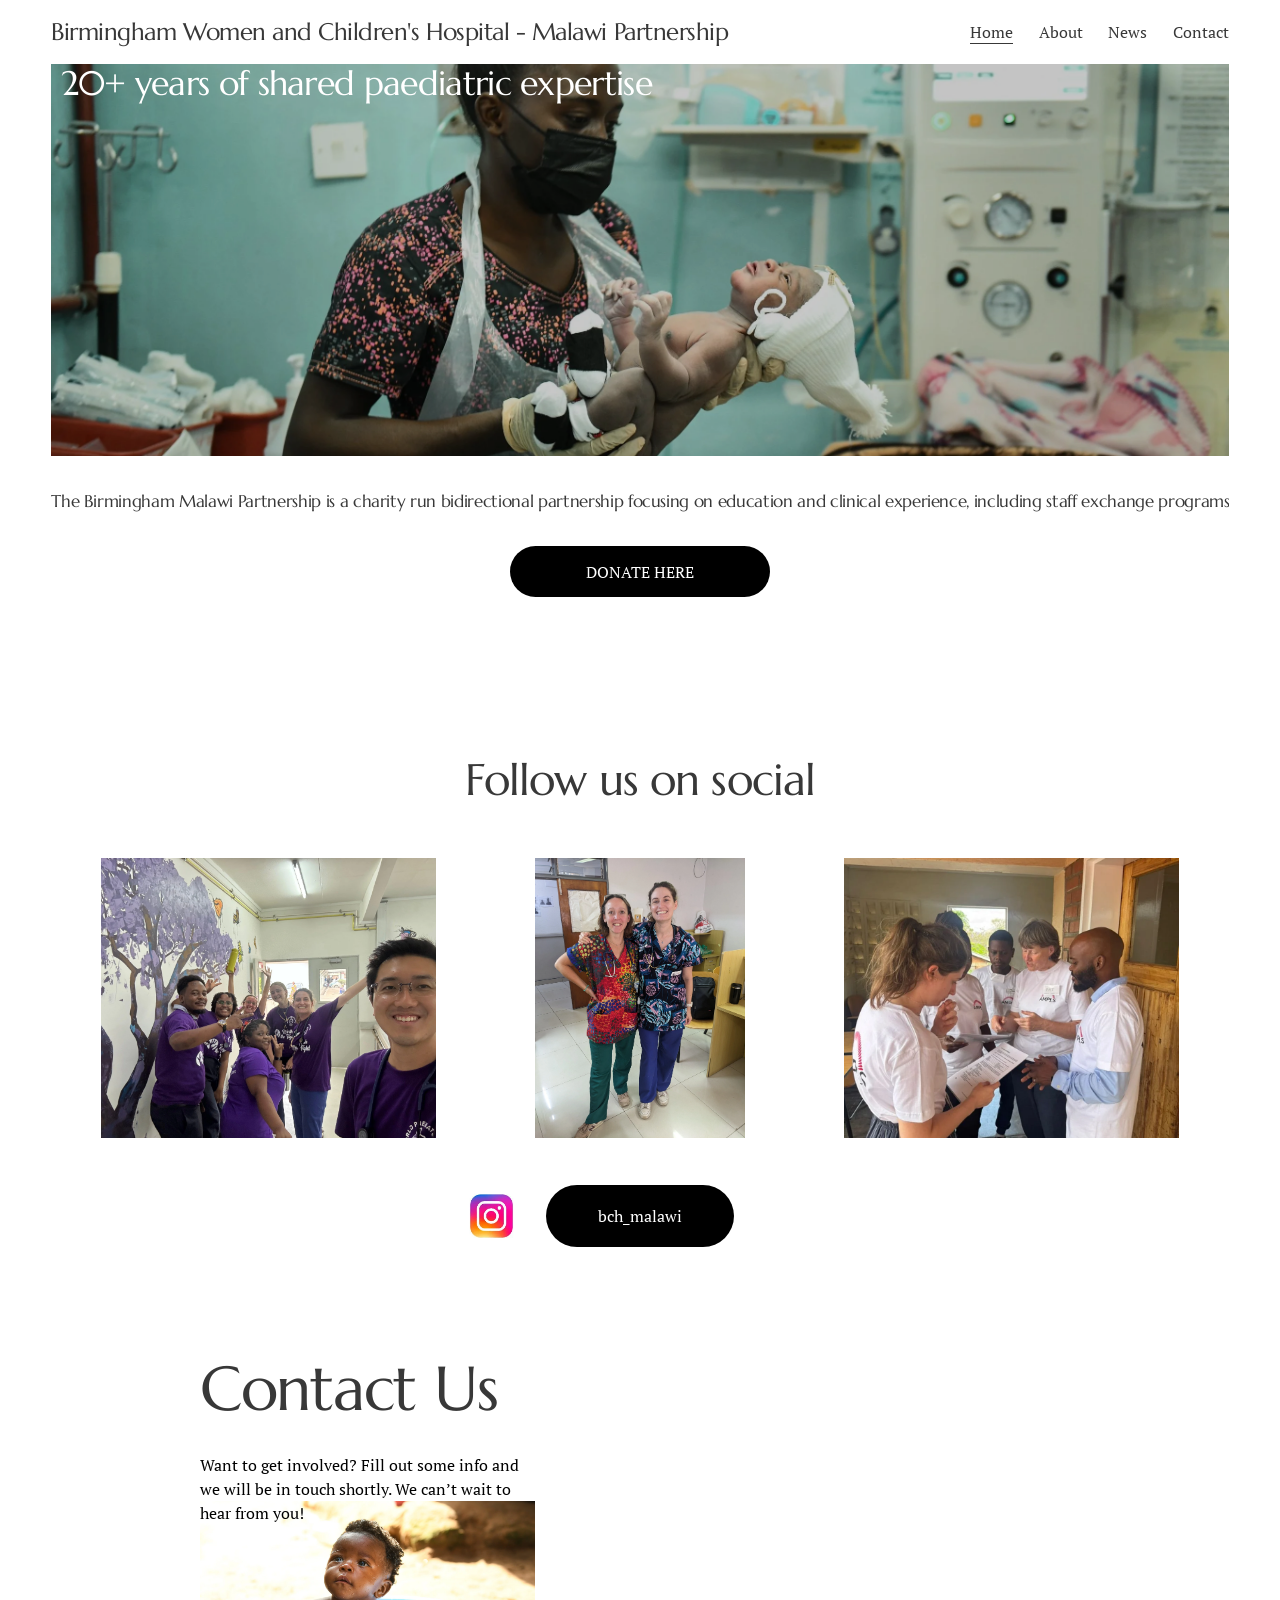
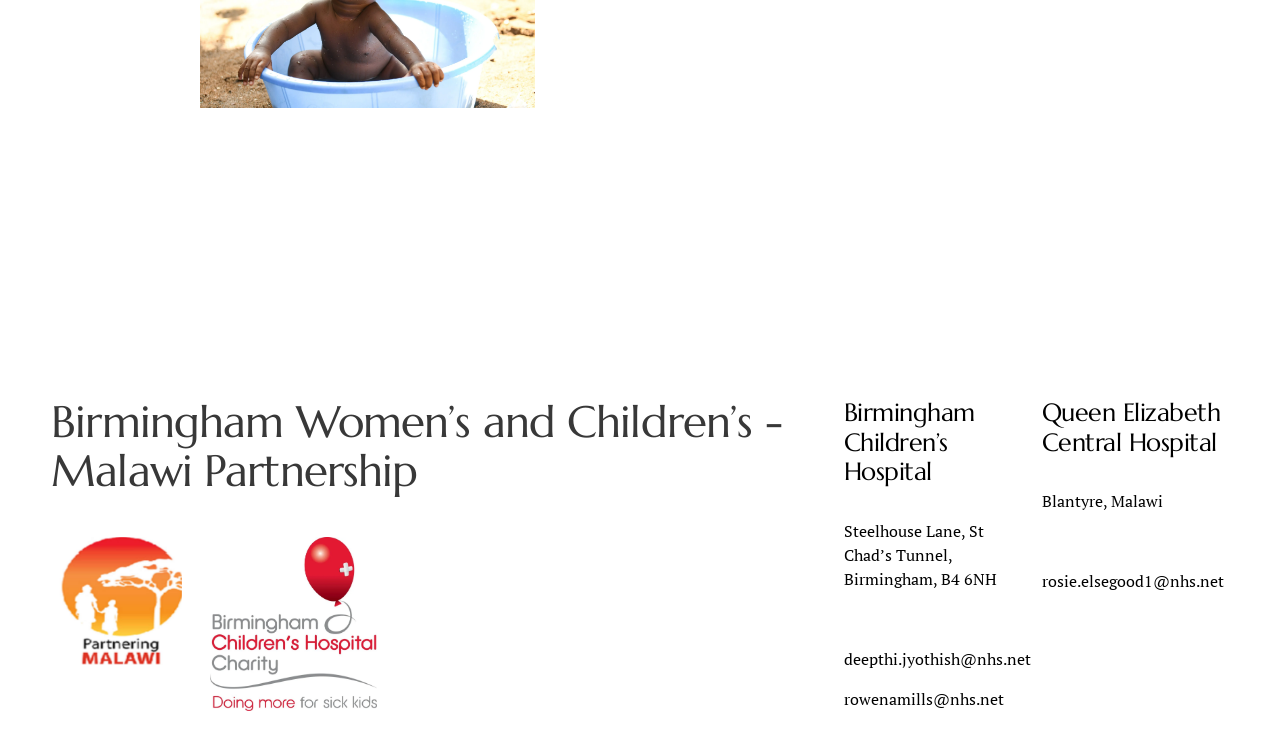
==== index.html @ 6887bc65 "First commit" ====
<!doctype html>
<html xmlns:og="http://opengraphprotocol.org/schema/" xmlns:fb="http://www.facebook.com/2008/fbml" lang="en-GB"  >
  <head>
	<base href="">
	<script src="js/rerouter.js"></script>
    <meta http-equiv="X-UA-Compatible" content="IE=edge,chrome=1">
    <meta name="viewport" content="width=device-width, initial-scale=1">
    <!-- birmingham-malawi-partnership -->

<meta charset="utf-8" />
<title>Birmingham Women and Children&#39;s Hospital - Malawi Partnership</title>
<meta http-equiv="Accept-CH" content="Sec-CH-UA-Platform-Version, Sec-CH-UA-Model" /><link rel="icon" type="image/x-icon" href="https://assets.squarespace.com/universal/default-favicon.ico"/>
<link rel="canonical" href="https://www.birmingham-malawi-partnership.org"/>
<meta property="og:site_name" content="Birmingham Women and Children's Hospital - Malawi Partnership"/>
<meta property="og:title" content="Birmingham Women and Children&#39;s Hospital - Malawi Partnership"/>
<meta property="og:url" content="https://www.birmingham-malawi-partnership.org"/>
<meta property="og:type" content="website"/>
<meta itemprop="name" content="Birmingham Women and Children's Hospital - Malawi Partnership"/>
<meta itemprop="url" content="https://www.birmingham-malawi-partnership.org"/>
<meta name="twitter:title" content="Birmingham Women and Children's Hospital - Malawi Partnership"/>
<meta name="twitter:url" content="https://www.birmingham-malawi-partnership.org"/>
<meta name="twitter:card" content="summary"/>
<meta name="description" content="" />
<link rel="preconnect" href="https://images.squarespace-cdn.com">
<link rel="preconnect" href="https://fonts.gstatic.com" crossorigin>
<link rel="stylesheet" href="https://fonts.googleapis.com/css2?family=PT+Serif:ital,wght@0,400;0,700;1,400;1,700&family=Marcellus:ital,wght@0,400"><script type="text/javascript"  defer="true" nomodule="nomodule" src="js/legacy.js"></script>
<script type="text/javascript"  defer="true" src="js/modern.js"></script>
<script data-name="static-context">Static = window.Static || {}; Static.SQUARESPACE_CONTEXT = {"betaFeatureFlags":["i18n_beta_website_locales","marketing_automations","enable_modernized_pdp_m3_fluid","commerce_product_payment_plan_editing","campaigns_discount_section_in_automations","override_block_styles","member_areas_feature","campaigns_new_image_layout_picker","new_stacked_index","modernized-pdp-m2-enabled","campaigns_thumbnail_layout","campaigns_table_v2","output_template_css_assets","campaigns_import_discounts","campaigns_discount_section_in_blasts","enable_modernized_pdp_m3_layout_ux","contacts_and_campaigns_redesign","nested_categories","campaigns_merch_state","marketing_landing_page","supports_versioned_template_assets","enable_form_submission_trigger","scripts_defer"],"facebookAppId":"314192535267336","facebookApiVersion":"v6.0","rollups":{"squarespace-announcement-bar":{"js":"js/announcement-bar-b056928bddd21684-min.en-us.js"},"squarespace-audio-player":{"css":"css/audio-player-b05f5197a871c566-min.en-us.css","js":"js/audio-player-49efcf65f7ca7399-min.en-us.js"},"squarespace-blog-collection-list":{"css":"css/blog-collection-list-b4046463b72f34e2-min.en-us.css","js":"js/blog-collection-list-d5bd5d2a1524b858-min.en-us.js"},"squarespace-calendar-block-renderer":{"css":"css/calendar-block-renderer-c3fef2a497c8e56b-min.en-us.css","js":"js/calendar-block-renderer-0735ecef0ff58c21-min.en-us.js"},"squarespace-chartjs-helpers":{"css":"css/chartjs-helpers-96b256171ee039c1-min.en-us.css","js":"js/chartjs-helpers-0f6610ea3f198027-min.en-us.js"},"squarespace-comments":{"css":"css/comments-8e298f33f95e082a-min.en-us.css","js":"js/comments-f638e1ec9f66542d-min.en-us.js"},"squarespace-custom-css-popup":{"css":"css/custom-css-popup-ff18e0c82ceca947-min.en-us.css","js":"js/custom-css-popup-ec74d344337ee615-min.en-us.js"},"squarespace-dialog":{"css":"css/dialog-86aacd645d83874c-min.en-us.css","js":"js/dialog-59b16cdf99ed257a-min.en-us.js"},"squarespace-events-collection":{"css":"css/events-collection-c3fef2a497c8e56b-min.en-us.css","js":"js/events-collection-2857320e1e5c65a4-min.en-us.js"},"squarespace-form-rendering-utils":{"js":"js/form-rendering-utils-5c7bdd040287ed58-min.en-us.js"},"squarespace-forms":{"css":"css/forms-0afd3c6ac30bbab1-min.en-us.css","js":"js/forms-a2deb49ca271661d-min.en-us.js"},"squarespace-gallery-collection-list":{"css":"css/gallery-collection-list-b4046463b72f34e2-min.en-us.css","js":"js/gallery-collection-list-580b9da0957167a8-min.en-us.js"},"squarespace-image-zoom":{"css":"css/image-zoom-b4046463b72f34e2-min.en-us.css","js":"js/image-zoom-52dbe9048953f4ac-min.en-us.js"},"squarespace-pinterest":{"css":"css/pinterest-b4046463b72f34e2-min.en-us.css","js":"js/pinterest-ae09d87a0586f391-min.en-us.js"},"squarespace-popup-overlay":{"css":"css/popup-overlay-b742b752f5880972-min.en-us.css","js":"js/popup-overlay-f4152c871c9e6340-min.en-us.js"},"squarespace-product-quick-view":{"css":"css/product-quick-view-0afd3c6ac30bbab1-min.en-us.css","js":"js/product-quick-view-a4680169fae27262-min.en-us.js"},"squarespace-products-collection-item-v2":{"css":"css/products-collection-item-v2-b4046463b72f34e2-min.en-us.css","js":"js/products-collection-item-v2-c2ab0e31b1585540-min.en-us.js"},"squarespace-products-collection-list-v2":{"css":"css/products-collection-list-v2-b4046463b72f34e2-min.en-us.css","js":"js/products-collection-list-v2-c476cb19fc080a16-min.en-us.js"},"squarespace-search-page":{"css":"css/search-page-90a67fc09b9b32c6-min.en-us.css","js":"js/search-page-6ca7f7aadef2813f-min.en-us.js"},"squarespace-search-preview":{"js":"js/search-preview-be5a22a80185d3cb-min.en-us.js"},"squarespace-simple-liking":{"css":"css/simple-liking-701bf8bbc05ec6aa-min.en-us.css","js":"js/simple-liking-a5d16f553c1269c6-min.en-us.js"},"squarespace-social-buttons":{"css":"css/social-buttons-95032e5fa98e47a5-min.en-us.css","js":"js/social-buttons-c31a45bc9487f0e7-min.en-us.js"},"squarespace-tourdates":{"css":"css/tourdates-b4046463b72f34e2-min.en-us.css","js":"js/tourdates-073b310093de2c66-min.en-us.js"},"squarespace-website-overlays-manager":{"css":"css/website-overlays-manager-07ea5a4e004e6710-min.en-us.css","js":"js/website-overlays-manager-48cf17dee1b1d1bb-min.en-us.js"}},"pageType":2,"website":{"id":"6856afe173c5ba2dd47fcc22","identifier":"birmingham-malawi-partnership","websiteType":1,"contentModifiedOn":1768298307975,"cloneable":false,"hasBeenCloneable":false,"siteStatus":{},"language":"en-GB","translationLocale":"en-US","formattingLocale":"en-GB","timeZone":"Europe/London","machineTimeZoneOffset":3600000,"timeZoneOffset":3600000,"timeZoneAbbr":"BST","siteTitle":"Birmingham Women and Children's Hospital - Malawi Partnership","fullSiteTitle":"Birmingham Women and Children's Hospital - Malawi Partnership","siteDescription":"","location":{},"shareButtonOptions":{"2":true,"6":true,"1":true,"4":true,"3":true,"8":true,"7":true},"authenticUrl":"https://www.birmingham-malawi-partnership.org","internalUrl":"https://birmingham-malawi-partnership.squarespace.com","baseUrl":"https://www.birmingham-malawi-partnership.org","primaryDomain":"www.birmingham-malawi-partnership.org","sslSetting":3,"isHstsEnabled":true,"typekitId":"","statsMigrated":false,"imageMetadataProcessingEnabled":false,"screenshotId":"c80ab83e7de138c8a69d9ac1f3ed82a0ae70d6155fa1c701d5bd5a575b24253e","captchaSettings":{"enabledForDonations":false},"showOwnerLogin":false},"websiteSettings":{"id":"6856afe173c5ba2dd47fcc24","websiteId":"6856afe173c5ba2dd47fcc22","subjects":[],"country":"GB","state":"SCT","simpleLikingEnabled":true,"mobileInfoBarSettings":{"isContactEmailEnabled":false,"isContactPhoneNumberEnabled":false,"isLocationEnabled":false,"isBusinessHoursEnabled":false},"announcementBarSettings":{},"commentLikesAllowed":true,"commentAnonAllowed":true,"commentThreaded":true,"commentApprovalRequired":false,"commentAvatarsOn":true,"commentSortType":2,"commentFlagThreshold":0,"commentFlagsAllowed":true,"commentEnableByDefault":true,"commentDisableAfterDaysDefault":0,"disqusShortname":"","commentsEnabled":false,"businessHours":{},"storeSettings":{"returnPolicy":null,"termsOfService":null,"privacyPolicy":null,"expressCheckout":false,"continueShoppingLinkUrl":"/","useLightCart":false,"showNoteField":false,"shippingCountryDefaultValue":"US","billToShippingDefaultValue":false,"showShippingPhoneNumber":true,"isShippingPhoneRequired":false,"showBillingPhoneNumber":true,"isBillingPhoneRequired":false,"currenciesSupported":["USD","CAD","GBP","AUD","EUR","CHF","NOK","SEK","DKK","NZD","SGD","MXN","HKD","CZK","ILS","MYR","RUB","PHP","PLN","THB","BRL","ARS","COP","IDR","INR","JPY","ZAR"],"defaultCurrency":"USD","selectedCurrency":"GBP","measurementStandard":1,"showCustomCheckoutForm":false,"checkoutPageMarketingOptInEnabled":true,"enableMailingListOptInByDefault":false,"sameAsRetailLocation":false,"merchandisingSettings":{"scarcityEnabledOnProductItems":false,"scarcityEnabledOnProductBlocks":false,"scarcityMessageType":"DEFAULT_SCARCITY_MESSAGE","scarcityThreshold":10,"multipleQuantityAllowedForServices":true,"restockNotificationsEnabled":false,"restockNotificationsMailingListSignUpEnabled":false,"relatedProductsEnabled":false,"relatedProductsOrdering":"random","soldOutVariantsDropdownDisabled":false,"productComposerOptedIn":false,"productComposerABTestOptedOut":false,"productReviewsEnabled":false},"minimumOrderSubtotalEnabled":false,"minimumOrderSubtotal":{"currency":"GBP","value":"0.00"},"addToCartConfirmationType":2,"isLive":false,"multipleQuantityAllowedForServices":true},"useEscapeKeyToLogin":false,"ssBadgeType":1,"ssBadgePosition":4,"ssBadgeVisibility":1,"ssBadgeDevices":1,"pinterestOverlayOptions":{"mode":"disabled"},"userAccountsSettings":{"loginAllowed":true,"signupAllowed":true}},"cookieSettings":{"isCookieBannerEnabled":false,"isRestrictiveCookiePolicyEnabled":false,"cookieBannerText":"","cookieBannerTheme":"","cookieBannerVariant":"","cookieBannerPosition":"","cookieBannerCtaVariant":"","cookieBannerCtaText":"","cookieBannerAcceptType":"OPT_IN","cookieBannerOptOutCtaText":"","cookieBannerHasOptOut":false,"cookieBannerHasManageCookies":true,"cookieBannerManageCookiesLabel":"","cookieBannerSavedPreferencesText":"","cookieBannerSavedPreferencesLayout":"PILL"},"websiteCloneable":false,"collection":{"title":"Home","id":"6856afe173c5ba2dd47fcc38","fullUrl":"/","type":10,"permissionType":1},"subscribed":false,"appDomain":"squarespace.com","templateTweakable":true,"tweakJSON":{"form-use-theme-colors":"true","header-logo-height":"55px","header-mobile-logo-max-height":"30px","header-vert-padding":"1.4vw","header-width":"Inset","maxPageWidth":"1400px","mobile-header-vert-padding":"6vw","pagePadding":"4vw","tweak-blog-alternating-side-by-side-image-aspect-ratio":"1:1 Square","tweak-blog-alternating-side-by-side-image-spacing":"6%","tweak-blog-alternating-side-by-side-meta-spacing":"20px","tweak-blog-alternating-side-by-side-primary-meta":"Categories","tweak-blog-alternating-side-by-side-read-more-spacing":"20px","tweak-blog-alternating-side-by-side-secondary-meta":"Date","tweak-blog-basic-grid-columns":"3","tweak-blog-basic-grid-image-aspect-ratio":"3:2 Standard","tweak-blog-basic-grid-image-spacing":"35px","tweak-blog-basic-grid-meta-spacing":"25px","tweak-blog-basic-grid-primary-meta":"Categories","tweak-blog-basic-grid-read-more-spacing":"20px","tweak-blog-basic-grid-secondary-meta":"Date","tweak-blog-item-custom-width":"50","tweak-blog-item-show-author-profile":"false","tweak-blog-item-width":"Medium","tweak-blog-masonry-columns":"2","tweak-blog-masonry-horizontal-spacing":"30px","tweak-blog-masonry-image-spacing":"20px","tweak-blog-masonry-meta-spacing":"20px","tweak-blog-masonry-primary-meta":"Categories","tweak-blog-masonry-read-more-spacing":"20px","tweak-blog-masonry-secondary-meta":"Date","tweak-blog-masonry-vertical-spacing":"30px","tweak-blog-side-by-side-image-aspect-ratio":"1:1 Square","tweak-blog-side-by-side-image-spacing":"6%","tweak-blog-side-by-side-meta-spacing":"20px","tweak-blog-side-by-side-primary-meta":"Categories","tweak-blog-side-by-side-read-more-spacing":"20px","tweak-blog-side-by-side-secondary-meta":"Date","tweak-blog-single-column-image-spacing":"50px","tweak-blog-single-column-meta-spacing":"30px","tweak-blog-single-column-primary-meta":"Categories","tweak-blog-single-column-read-more-spacing":"15px","tweak-blog-single-column-secondary-meta":"Date","tweak-events-stacked-show-thumbnails":"true","tweak-events-stacked-thumbnail-size":"3:2 Standard","tweak-fixed-header":"false","tweak-fixed-header-style":"Basic","tweak-global-animations-animation-curve":"ease","tweak-global-animations-animation-delay":"0.6s","tweak-global-animations-animation-duration":"0.65s","tweak-global-animations-animation-style":"fade","tweak-global-animations-animation-type":"none","tweak-global-animations-complexity-level":"detailed","tweak-global-animations-enabled":"false","tweak-portfolio-grid-basic-custom-height":"50","tweak-portfolio-grid-overlay-custom-height":"50","tweak-portfolio-hover-follow-acceleration":"10%","tweak-portfolio-hover-follow-animation-duration":"Fast","tweak-portfolio-hover-follow-animation-type":"Fade","tweak-portfolio-hover-follow-delimiter":"Bullet","tweak-portfolio-hover-follow-front":"false","tweak-portfolio-hover-follow-layout":"Inline","tweak-portfolio-hover-follow-size":"50","tweak-portfolio-hover-follow-text-spacing-x":"1.5","tweak-portfolio-hover-follow-text-spacing-y":"1.5","tweak-portfolio-hover-static-animation-duration":"Fast","tweak-portfolio-hover-static-animation-type":"Fade","tweak-portfolio-hover-static-delimiter":"Hyphen","tweak-portfolio-hover-static-front":"true","tweak-portfolio-hover-static-layout":"Inline","tweak-portfolio-hover-static-size":"50","tweak-portfolio-hover-static-text-spacing-x":"1.5","tweak-portfolio-hover-static-text-spacing-y":"1.5","tweak-portfolio-index-background-animation-duration":"Medium","tweak-portfolio-index-background-animation-type":"Fade","tweak-portfolio-index-background-custom-height":"50","tweak-portfolio-index-background-delimiter":"None","tweak-portfolio-index-background-height":"Large","tweak-portfolio-index-background-horizontal-alignment":"Center","tweak-portfolio-index-background-link-format":"Stacked","tweak-portfolio-index-background-persist":"false","tweak-portfolio-index-background-vertical-alignment":"Middle","tweak-portfolio-index-background-width":"Full","tweak-transparent-header":"true"},"templateId":"5c5a519771c10ba3470d8101","templateVersion":"7.1","pageFeatures":[1,2,4],"gmRenderKey":"QUl6YVN5Q0JUUk9xNkx1dkZfSUUxcjQ2LVQ0QWVUU1YtMGQ3bXk4","templateScriptsRootUrl":"https://static1.squarespace.com/static/vta/5c5a519771c10ba3470d8101/scripts/","impersonatedSession":false,"tzData":{"zones":[[0,"EU","GMT/BST",null]],"rules":{"EU":[[1981,"max",null,"Mar","lastSun","1:00u","1:00","S"],[1996,"max",null,"Oct","lastSun","1:00u","0",null]]}},"showAnnouncementBar":false,"recaptchaEnterpriseContext":{"recaptchaEnterpriseSiteKey":"6LdDFQwjAAAAAPigEvvPgEVbb7QBm-TkVJdDTlAv"},"i18nContext":{"timeZoneData":{"id":"Europe/London","name":"Greenwich Mean Time"}},"env":"PRODUCTION","visitorFormContext":{"formFieldFormats":{"initialAddressFormat":{"id":0,"type":"ADDRESS","country":"GB","labelLocale":"en","fields":[{"type":"FIELD","label":"Address Line 1","identifier":"Line1","length":0,"required":true,"metadata":{"autocomplete":"address-line1"}},{"type":"SEPARATOR","label":"\n","identifier":"Newline","length":0,"required":false,"metadata":{}},{"type":"FIELD","label":"Address Line 2","identifier":"Line2","length":0,"required":false,"metadata":{"autocomplete":"address-line2"}},{"type":"SEPARATOR","label":"\n","identifier":"Newline","length":0,"required":false,"metadata":{}},{"type":"FIELD","label":"City / Town","identifier":"City","length":0,"required":true,"metadata":{"autocomplete":"address-level1"}},{"type":"SEPARATOR","label":"\n","identifier":"Newline","length":0,"required":false,"metadata":{}},{"type":"FIELD","label":"Postcode","identifier":"Zip","length":0,"required":true,"metadata":{"autocomplete":"postal-code"}}]},"initialNameOrder":"GIVEN_FIRST","initialPhoneFormat":{"id":0,"type":"PHONE_NUMBER","country":"GB","labelLocale":"en-US","fields":[{"type":"FIELD","label":"1","identifier":"1","length":4,"required":false,"metadata":{}},{"type":"SEPARATOR","label":" ","identifier":"Space","length":0,"required":false,"metadata":{}},{"type":"FIELD","label":"2","identifier":"2","length":16,"required":false,"metadata":{}}]},"countries":[{"name":"Afghanistan","code":"AF","phoneCode":"+93"},{"name":"\u00C5land Islands","code":"AX","phoneCode":"+358"},{"name":"Albania","code":"AL","phoneCode":"+355"},{"name":"Algeria","code":"DZ","phoneCode":"+213"},{"name":"American Samoa","code":"AS","phoneCode":"+1"},{"name":"Andorra","code":"AD","phoneCode":"+376"},{"name":"Angola","code":"AO","phoneCode":"+244"},{"name":"Anguilla","code":"AI","phoneCode":"+1"},{"name":"Antigua & Barbuda","code":"AG","phoneCode":"+1"},{"name":"Argentina","code":"AR","phoneCode":"+54"},{"name":"Armenia","code":"AM","phoneCode":"+374"},{"name":"Aruba","code":"AW","phoneCode":"+297"},{"name":"Ascension Island","code":"AC","phoneCode":"+247"},{"name":"Australia","code":"AU","phoneCode":"+61"},{"name":"Austria","code":"AT","phoneCode":"+43"},{"name":"Azerbaijan","code":"AZ","phoneCode":"+994"},{"name":"Bahamas","code":"BS","phoneCode":"+1"},{"name":"Bahrain","code":"BH","phoneCode":"+973"},{"name":"Bangladesh","code":"BD","phoneCode":"+880"},{"name":"Barbados","code":"BB","phoneCode":"+1"},{"name":"Belarus","code":"BY","phoneCode":"+375"},{"name":"Belgium","code":"BE","phoneCode":"+32"},{"name":"Belize","code":"BZ","phoneCode":"+501"},{"name":"Benin","code":"BJ","phoneCode":"+229"},{"name":"Bermuda","code":"BM","phoneCode":"+1"},{"name":"Bhutan","code":"BT","phoneCode":"+975"},{"name":"Bolivia","code":"BO","phoneCode":"+591"},{"name":"Bosnia & Herzegovina","code":"BA","phoneCode":"+387"},{"name":"Botswana","code":"BW","phoneCode":"+267"},{"name":"Brazil","code":"BR","phoneCode":"+55"},{"name":"British Indian Ocean Territory","code":"IO","phoneCode":"+246"},{"name":"British Virgin Islands","code":"VG","phoneCode":"+1"},{"name":"Brunei","code":"BN","phoneCode":"+673"},{"name":"Bulgaria","code":"BG","phoneCode":"+359"},{"name":"Burkina Faso","code":"BF","phoneCode":"+226"},{"name":"Burundi","code":"BI","phoneCode":"+257"},{"name":"Cambodia","code":"KH","phoneCode":"+855"},{"name":"Cameroon","code":"CM","phoneCode":"+237"},{"name":"Canada","code":"CA","phoneCode":"+1"},{"name":"Cape Verde","code":"CV","phoneCode":"+238"},{"name":"Caribbean Netherlands","code":"BQ","phoneCode":"+599"},{"name":"Cayman Islands","code":"KY","phoneCode":"+1"},{"name":"Central African Republic","code":"CF","phoneCode":"+236"},{"name":"Chad","code":"TD","phoneCode":"+235"},{"name":"Chile","code":"CL","phoneCode":"+56"},{"name":"China","code":"CN","phoneCode":"+86"},{"name":"Christmas Island","code":"CX","phoneCode":"+61"},{"name":"Cocos (Keeling) Islands","code":"CC","phoneCode":"+61"},{"name":"Colombia","code":"CO","phoneCode":"+57"},{"name":"Comoros","code":"KM","phoneCode":"+269"},{"name":"Congo - Brazzaville","code":"CG","phoneCode":"+242"},{"name":"Congo - Kinshasa","code":"CD","phoneCode":"+243"},{"name":"Cook Islands","code":"CK","phoneCode":"+682"},{"name":"Costa Rica","code":"CR","phoneCode":"+506"},{"name":"C\u00F4te d\u2019Ivoire","code":"CI","phoneCode":"+225"},{"name":"Croatia","code":"HR","phoneCode":"+385"},{"name":"Cuba","code":"CU","phoneCode":"+53"},{"name":"Cura\u00E7ao","code":"CW","phoneCode":"+599"},{"name":"Cyprus","code":"CY","phoneCode":"+357"},{"name":"Czechia","code":"CZ","phoneCode":"+420"},{"name":"Denmark","code":"DK","phoneCode":"+45"},{"name":"Djibouti","code":"DJ","phoneCode":"+253"},{"name":"Dominica","code":"DM","phoneCode":"+1"},{"name":"Dominican Republic","code":"DO","phoneCode":"+1"},{"name":"Ecuador","code":"EC","phoneCode":"+593"},{"name":"Egypt","code":"EG","phoneCode":"+20"},{"name":"El Salvador","code":"SV","phoneCode":"+503"},{"name":"Equatorial Guinea","code":"GQ","phoneCode":"+240"},{"name":"Eritrea","code":"ER","phoneCode":"+291"},{"name":"Estonia","code":"EE","phoneCode":"+372"},{"name":"Eswatini","code":"SZ","phoneCode":"+268"},{"name":"Ethiopia","code":"ET","phoneCode":"+251"},{"name":"Falkland Islands","code":"FK","phoneCode":"+500"},{"name":"Faroe Islands","code":"FO","phoneCode":"+298"},{"name":"Fiji","code":"FJ","phoneCode":"+679"},{"name":"Finland","code":"FI","phoneCode":"+358"},{"name":"France","code":"FR","phoneCode":"+33"},{"name":"French Guiana","code":"GF","phoneCode":"+594"},{"name":"French Polynesia","code":"PF","phoneCode":"+689"},{"name":"Gabon","code":"GA","phoneCode":"+241"},{"name":"Gambia","code":"GM","phoneCode":"+220"},{"name":"Georgia","code":"GE","phoneCode":"+995"},{"name":"Germany","code":"DE","phoneCode":"+49"},{"name":"Ghana","code":"GH","phoneCode":"+233"},{"name":"Gibraltar","code":"GI","phoneCode":"+350"},{"name":"Greece","code":"GR","phoneCode":"+30"},{"name":"Greenland","code":"GL","phoneCode":"+299"},{"name":"Grenada","code":"GD","phoneCode":"+1"},{"name":"Guadeloupe","code":"GP","phoneCode":"+590"},{"name":"Guam","code":"GU","phoneCode":"+1"},{"name":"Guatemala","code":"GT","phoneCode":"+502"},{"name":"Guernsey","code":"GG","phoneCode":"+44"},{"name":"Guinea","code":"GN","phoneCode":"+224"},{"name":"Guinea-Bissau","code":"GW","phoneCode":"+245"},{"name":"Guyana","code":"GY","phoneCode":"+592"},{"name":"Haiti","code":"HT","phoneCode":"+509"},{"name":"Honduras","code":"HN","phoneCode":"+504"},{"name":"Hong Kong SAR China","code":"HK","phoneCode":"+852"},{"name":"Hungary","code":"HU","phoneCode":"+36"},{"name":"Iceland","code":"IS","phoneCode":"+354"},{"name":"India","code":"IN","phoneCode":"+91"},{"name":"Indonesia","code":"ID","phoneCode":"+62"},{"name":"Iran","code":"IR","phoneCode":"+98"},{"name":"Iraq","code":"IQ","phoneCode":"+964"},{"name":"Ireland","code":"IE","phoneCode":"+353"},{"name":"Isle of Man","code":"IM","phoneCode":"+44"},{"name":"Israel","code":"IL","phoneCode":"+972"},{"name":"Italy","code":"IT","phoneCode":"+39"},{"name":"Jamaica","code":"JM","phoneCode":"+1"},{"name":"Japan","code":"JP","phoneCode":"+81"},{"name":"Jersey","code":"JE","phoneCode":"+44"},{"name":"Jordan","code":"JO","phoneCode":"+962"},{"name":"Kazakhstan","code":"KZ","phoneCode":"+7"},{"name":"Kenya","code":"KE","phoneCode":"+254"},{"name":"Kiribati","code":"KI","phoneCode":"+686"},{"name":"Kosovo","code":"XK","phoneCode":"+383"},{"name":"Kuwait","code":"KW","phoneCode":"+965"},{"name":"Kyrgyzstan","code":"KG","phoneCode":"+996"},{"name":"Laos","code":"LA","phoneCode":"+856"},{"name":"Latvia","code":"LV","phoneCode":"+371"},{"name":"Lebanon","code":"LB","phoneCode":"+961"},{"name":"Lesotho","code":"LS","phoneCode":"+266"},{"name":"Liberia","code":"LR","phoneCode":"+231"},{"name":"Libya","code":"LY","phoneCode":"+218"},{"name":"Liechtenstein","code":"LI","phoneCode":"+423"},{"name":"Lithuania","code":"LT","phoneCode":"+370"},{"name":"Luxembourg","code":"LU","phoneCode":"+352"},{"name":"Macao SAR China","code":"MO","phoneCode":"+853"},{"name":"Madagascar","code":"MG","phoneCode":"+261"},{"name":"Malawi","code":"MW","phoneCode":"+265"},{"name":"Malaysia","code":"MY","phoneCode":"+60"},{"name":"Maldives","code":"MV","phoneCode":"+960"},{"name":"Mali","code":"ML","phoneCode":"+223"},{"name":"Malta","code":"MT","phoneCode":"+356"},{"name":"Marshall Islands","code":"MH","phoneCode":"+692"},{"name":"Martinique","code":"MQ","phoneCode":"+596"},{"name":"Mauritania","code":"MR","phoneCode":"+222"},{"name":"Mauritius","code":"MU","phoneCode":"+230"},{"name":"Mayotte","code":"YT","phoneCode":"+262"},{"name":"Mexico","code":"MX","phoneCode":"+52"},{"name":"Micronesia","code":"FM","phoneCode":"+691"},{"name":"Moldova","code":"MD","phoneCode":"+373"},{"name":"Monaco","code":"MC","phoneCode":"+377"},{"name":"Mongolia","code":"MN","phoneCode":"+976"},{"name":"Montenegro","code":"ME","phoneCode":"+382"},{"name":"Montserrat","code":"MS","phoneCode":"+1"},{"name":"Morocco","code":"MA","phoneCode":"+212"},{"name":"Mozambique","code":"MZ","phoneCode":"+258"},{"name":"Myanmar (Burma)","code":"MM","phoneCode":"+95"},{"name":"Namibia","code":"NA","phoneCode":"+264"},{"name":"Nauru","code":"NR","phoneCode":"+674"},{"name":"Nepal","code":"NP","phoneCode":"+977"},{"name":"Netherlands","code":"NL","phoneCode":"+31"},{"name":"New Caledonia","code":"NC","phoneCode":"+687"},{"name":"New Zealand","code":"NZ","phoneCode":"+64"},{"name":"Nicaragua","code":"NI","phoneCode":"+505"},{"name":"Niger","code":"NE","phoneCode":"+227"},{"name":"Nigeria","code":"NG","phoneCode":"+234"},{"name":"Niue","code":"NU","phoneCode":"+683"},{"name":"Norfolk Island","code":"NF","phoneCode":"+672"},{"name":"Northern Mariana Islands","code":"MP","phoneCode":"+1"},{"name":"North Korea","code":"KP","phoneCode":"+850"},{"name":"North Macedonia","code":"MK","phoneCode":"+389"},{"name":"Norway","code":"NO","phoneCode":"+47"},{"name":"Oman","code":"OM","phoneCode":"+968"},{"name":"Pakistan","code":"PK","phoneCode":"+92"},{"name":"Palau","code":"PW","phoneCode":"+680"},{"name":"Palestinian Territories","code":"PS","phoneCode":"+970"},{"name":"Panama","code":"PA","phoneCode":"+507"},{"name":"Papua New Guinea","code":"PG","phoneCode":"+675"},{"name":"Paraguay","code":"PY","phoneCode":"+595"},{"name":"Peru","code":"PE","phoneCode":"+51"},{"name":"Philippines","code":"PH","phoneCode":"+63"},{"name":"Poland","code":"PL","phoneCode":"+48"},{"name":"Portugal","code":"PT","phoneCode":"+351"},{"name":"Puerto Rico","code":"PR","phoneCode":"+1"},{"name":"Qatar","code":"QA","phoneCode":"+974"},{"name":"R\u00E9union","code":"RE","phoneCode":"+262"},{"name":"Romania","code":"RO","phoneCode":"+40"},{"name":"Russia","code":"RU","phoneCode":"+7"},{"name":"Rwanda","code":"RW","phoneCode":"+250"},{"name":"Samoa","code":"WS","phoneCode":"+685"},{"name":"San Marino","code":"SM","phoneCode":"+378"},{"name":"S\u00E3o Tom\u00E9 & Pr\u00EDncipe","code":"ST","phoneCode":"+239"},{"name":"Saudi Arabia","code":"SA","phoneCode":"+966"},{"name":"Senegal","code":"SN","phoneCode":"+221"},{"name":"Serbia","code":"RS","phoneCode":"+381"},{"name":"Seychelles","code":"SC","phoneCode":"+248"},{"name":"Sierra Leone","code":"SL","phoneCode":"+232"},{"name":"Singapore","code":"SG","phoneCode":"+65"},{"name":"Sint Maarten","code":"SX","phoneCode":"+1"},{"name":"Slovakia","code":"SK","phoneCode":"+421"},{"name":"Slovenia","code":"SI","phoneCode":"+386"},{"name":"Solomon Islands","code":"SB","phoneCode":"+677"},{"name":"Somalia","code":"SO","phoneCode":"+252"},{"name":"South Africa","code":"ZA","phoneCode":"+27"},{"name":"South Korea","code":"KR","phoneCode":"+82"},{"name":"South Sudan","code":"SS","phoneCode":"+211"},{"name":"Spain","code":"ES","phoneCode":"+34"},{"name":"Sri Lanka","code":"LK","phoneCode":"+94"},{"name":"St. Barth\u00E9lemy","code":"BL","phoneCode":"+590"},{"name":"St. Helena","code":"SH","phoneCode":"+290"},{"name":"St. Kitts & Nevis","code":"KN","phoneCode":"+1"},{"name":"St. Lucia","code":"LC","phoneCode":"+1"},{"name":"St. Martin","code":"MF","phoneCode":"+590"},{"name":"St. Pierre & Miquelon","code":"PM","phoneCode":"+508"},{"name":"St. Vincent & Grenadines","code":"VC","phoneCode":"+1"},{"name":"Sudan","code":"SD","phoneCode":"+249"},{"name":"Suriname","code":"SR","phoneCode":"+597"},{"name":"Svalbard & Jan Mayen","code":"SJ","phoneCode":"+47"},{"name":"Sweden","code":"SE","phoneCode":"+46"},{"name":"Switzerland","code":"CH","phoneCode":"+41"},{"name":"Syria","code":"SY","phoneCode":"+963"},{"name":"Taiwan","code":"TW","phoneCode":"+886"},{"name":"Tajikistan","code":"TJ","phoneCode":"+992"},{"name":"Tanzania","code":"TZ","phoneCode":"+255"},{"name":"Thailand","code":"TH","phoneCode":"+66"},{"name":"Timor-Leste","code":"TL","phoneCode":"+670"},{"name":"Togo","code":"TG","phoneCode":"+228"},{"name":"Tokelau","code":"TK","phoneCode":"+690"},{"name":"Tonga","code":"TO","phoneCode":"+676"},{"name":"Trinidad & Tobago","code":"TT","phoneCode":"+1"},{"name":"Tristan da Cunha","code":"TA","phoneCode":"+290"},{"name":"Tunisia","code":"TN","phoneCode":"+216"},{"name":"T\u00FCrkiye","code":"TR","phoneCode":"+90"},{"name":"Turkmenistan","code":"TM","phoneCode":"+993"},{"name":"Turks & Caicos Islands","code":"TC","phoneCode":"+1"},{"name":"Tuvalu","code":"TV","phoneCode":"+688"},{"name":"U.S. Virgin Islands","code":"VI","phoneCode":"+1"},{"name":"Uganda","code":"UG","phoneCode":"+256"},{"name":"Ukraine","code":"UA","phoneCode":"+380"},{"name":"United Arab Emirates","code":"AE","phoneCode":"+971"},{"name":"United Kingdom","code":"GB","phoneCode":"+44"},{"name":"United States","code":"US","phoneCode":"+1"},{"name":"Uruguay","code":"UY","phoneCode":"+598"},{"name":"Uzbekistan","code":"UZ","phoneCode":"+998"},{"name":"Vanuatu","code":"VU","phoneCode":"+678"},{"name":"Vatican City","code":"VA","phoneCode":"+39"},{"name":"Venezuela","code":"VE","phoneCode":"+58"},{"name":"Vietnam","code":"VN","phoneCode":"+84"},{"name":"Wallis & Futuna","code":"WF","phoneCode":"+681"},{"name":"Western Sahara","code":"EH","phoneCode":"+212"},{"name":"Yemen","code":"YE","phoneCode":"+967"},{"name":"Zambia","code":"ZM","phoneCode":"+260"},{"name":"Zimbabwe","code":"ZW","phoneCode":"+263"}]},"localizedStrings":{"validation":{"noValidSelection":"A valid selection must be made.","invalidUrl":"Must be a valid URL.","stringTooLong":"Value should have a length no longer than {0}.","containsInvalidKey":"{0} contains an invalid key.","invalidTwitterUsername":"Must be a valid Twitter username.","valueOutsideRange":"Value must be in the range {0} to {1}.","invalidPassword":"Passwords should not contain whitespace.","missingRequiredSubfields":"{0} is missing required subfields: {1}","invalidCurrency":"Currency value should be formatted like 1234 or 123.99.","invalidMapSize":"Value should contain exactly {0} elements.","subfieldsRequired":"All fields in {0} are required.","formSubmissionFailed":"Form submission failed. Review the following information: {0}.","invalidCountryCode":"Country code should have an optional plus and up to 4 digits.","invalidDate":"This is not a real date.","required":"{0} is required.","invalidStringLength":"Value should be {0} characters long.","invalidEmail":"Email addresses should follow the format user@domain.com.","invalidListLength":"Value should be {0} elements long.","allEmpty":"Please fill out at least one form field.","missingRequiredQuestion":"Missing a required question.","invalidQuestion":"Contained an invalid question.","captchaFailure":"Captcha validation failed. Please try again.","stringTooShort":"Value should have a length of at least {0}.","invalid":"{0} is not valid.","formErrors":"Form Errors","containsInvalidValue":"{0} contains an invalid value.","invalidUnsignedNumber":"Numbers must contain only digits and no other characters.","invalidName":"Valid names contain only letters, numbers, spaces, ', or - characters."},"submit":"Submit","status":{"title":"{@} Block","learnMore":"Learn more"},"name":{"firstName":"First Name","lastName":"Last Name"},"lightbox":{"openForm":"Open Form"},"likert":{"agree":"Agree","stronglyDisagree":"Strongly Disagree","disagree":"Disagree","stronglyAgree":"Strongly Agree","neutral":"Neutral"},"time":{"am":"AM","second":"Second","pm":"PM","minute":"Minute","amPm":"AM/PM","hour":"Hour"},"notFound":"Form not found.","date":{"yyyy":"YYYY","year":"Year","mm":"MM","day":"Day","month":"Month","dd":"DD"},"phone":{"country":"Country","number":"Number","prefix":"Prefix","areaCode":"Area Code","line":"Line"},"submitError":"Unable to submit form. Please try again later.","address":{"stateProvince":"State/Province","country":"Country","zipPostalCode":"Zip/Postal Code","address2":"Address 2","address1":"Address 1","city":"City"},"email":{"signUp":"Sign up for news and updates"},"required":"(required)","invalidData":"Invalid form data."}}};</script><script type="text/javascript">SQUARESPACE_ROLLUPS = {};</script>
<script>(function(rollups, name) { if (!rollups[name]) { rollups[name] = {}; } rollups[name].js = ["js/visitor-site-error-reporter-fdfb276a20173335-min.en-us.js"]; })(SQUARESPACE_ROLLUPS, 'squarespace-visitor_site_error_reporter');</script>
<script  src="js/visitor-site-error-reporter-fdfb276a20173335-min.en-us.js" defer ></script><script>(function(rollups, name) { if (!rollups[name]) { rollups[name] = {}; } rollups[name].js = ["js/extract-css-runtime-f765cc45592b8801-min.en-us.js"]; })(SQUARESPACE_ROLLUPS, 'squarespace-extract_css_runtime');</script>
<script  src="js/extract-css-runtime-f765cc45592b8801-min.en-us.js" defer ></script><script>(function(rollups, name) { if (!rollups[name]) { rollups[name] = {}; } rollups[name].js = ["js/extract-css-moment-js-vendor-bdf89e58ccd909c7-min.en-us.js"]; })(SQUARESPACE_ROLLUPS, 'squarespace-extract_css_moment_js_vendor');</script>
<script  src="js/extract-css-moment-js-vendor-bdf89e58ccd909c7-min.en-us.js" defer ></script><script>(function(rollups, name) { if (!rollups[name]) { rollups[name] = {}; } rollups[name].js = ["js/cldr-resource-pack-a48347cd349e6bd9-min.en-us.js"]; })(SQUARESPACE_ROLLUPS, 'squarespace-cldr_resource_pack');</script>
<script  src="js/cldr-resource-pack-a48347cd349e6bd9-min.en-us.js" defer ></script><script>(function(rollups, name) { if (!rollups[name]) { rollups[name] = {}; } rollups[name].js = ["js/common-vendors-stable-219c33e5378d8300-min.en-us.js"]; })(SQUARESPACE_ROLLUPS, 'squarespace-common_vendors_stable');</script>
<script  src="js/common-vendors-stable-219c33e5378d8300-min.en-us.js" defer ></script><script>(function(rollups, name) { if (!rollups[name]) { rollups[name] = {}; } rollups[name].js = ["js/common-vendors-58f76066debe8c3d-min.en-us.js"]; })(SQUARESPACE_ROLLUPS, 'squarespace-common_vendors');</script>
<script  src="js/common-vendors-58f76066debe8c3d-min.en-us.js" defer ></script><script>(function(rollups, name) { if (!rollups[name]) { rollups[name] = {}; } rollups[name].js = ["js/common-f8b36d51777cafac-min.en-us.js"]; })(SQUARESPACE_ROLLUPS, 'squarespace-common');</script>
<script  src="js/common-f8b36d51777cafac-min.en-us.js" defer ></script><script>(function(rollups, name) { if (!rollups[name]) { rollups[name] = {}; } rollups[name].js = ["js/user-account-core-24ffa039deea0a56-min.en-us.js"]; })(SQUARESPACE_ROLLUPS, 'squarespace-user_account_core');</script>
<script  src="js/user-account-core-24ffa039deea0a56-min.en-us.js" defer ></script><script>(function(rollups, name) { if (!rollups[name]) { rollups[name] = {}; } rollups[name].css = ["css/user-account-core-19f1883916dfa9bf-min.en-us.css"]; })(SQUARESPACE_ROLLUPS, 'squarespace-user_account_core');</script>
<link rel="stylesheet" type="text/css" href="css/user-account-core-19f1883916dfa9bf-min.en-us.css"><link rel="stylesheet" type="text/css" href="css/website.components.html.styles.css"/><link rel="stylesheet" type="text/css" href="css/website.components.imagefluid.styles.css"/><link rel="stylesheet" type="text/css" href="css/website.components.form.styles.css"/><link rel="stylesheet" type="text/css" href="css/website.components.button.styles.css"/><script defer src="js/image-effect-refracted-circles.js"></script><script defer src="js/image-effect-liquid.js"></script><script defer src="js/9882.js"></script><script defer src="js/8018.js"></script><script defer src="js/image-effect-film-grain.js"></script><script defer src="js/website.components.button.visitor.js"></script><script defer src="js/748.js"></script><script defer src="js/image-effect-refracted-lines.js"></script><script defer src="js/website.components.imagefluid.visitor.js"></script><script defer src="js/website.components.html.visitor.js"></script><script defer src="js/website.components.imagefluid.shared.constants.js"></script><script defer src="js/image-effect-parallax.js"></script><script defer src="js/website.components.form.visitor.js"></script><script type="application/ld+json">{"url":"https://www.birmingham-malawi-partnership.org","name":"Birmingham Women and Children's Hospital - Malawi Partnership","description":"","@context":"http://schema.org","@type":"WebSite"}</script><script type="application/ld+json">{"address":"","openingHours":"","@context":"http://schema.org","@type":"LocalBusiness"}</script><link rel="stylesheet" type="text/css" href="css/site.css"/><link rel="stylesheet" type="text/css" href="css/static.css"/><script>Static.COOKIE_BANNER_CAPABLE = true;</script>
<!-- End of Squarespace Headers -->
    
    
  </head>

  <body
    id="collection-6856afe173c5ba2dd47fcc38"
    class="
      tweak-blog-alternating-side-by-side-width-full tweak-blog-alternating-side-by-side-image-aspect-ratio-11-square tweak-blog-alternating-side-by-side-text-alignment-left tweak-blog-alternating-side-by-side-read-more-style-show tweak-blog-alternating-side-by-side-image-text-alignment-middle tweak-blog-alternating-side-by-side-delimiter-bullet tweak-blog-alternating-side-by-side-meta-position-top tweak-blog-alternating-side-by-side-primary-meta-categories tweak-blog-alternating-side-by-side-secondary-meta-date tweak-blog-alternating-side-by-side-excerpt-show image-block-poster-text-alignment-left image-block-card-content-position-center image-block-card-text-alignment-left image-block-overlap-content-position-center image-block-overlap-text-alignment-left image-block-collage-content-position-center image-block-collage-text-alignment-left image-block-stack-text-alignment-left form-use-theme-colors form-field-style-outline form-field-shape-pill form-field-border-all form-field-checkbox-type-icon form-field-checkbox-fill-outline form-field-checkbox-color-inverted form-field-checkbox-shape-rounded form-field-checkbox-layout-fit form-field-radio-type-icon form-field-radio-fill-outline form-field-radio-color-inverted form-field-radio-shape-rounded form-field-radio-layout-fit form-field-survey-fill-outline form-field-survey-color-inverted form-field-survey-shape-rounded form-field-hover-focus-outline form-submit-button-style-label  tweak-global-animations-complexity-level-detailed tweak-global-animations-animation-style-fade tweak-global-animations-animation-type-none tweak-global-animations-animation-curve-ease tweak-blog-masonry-width-full tweak-blog-masonry-text-alignment-left tweak-blog-masonry-primary-meta-categories tweak-blog-masonry-secondary-meta-date tweak-blog-masonry-meta-position-top tweak-blog-masonry-read-more-style-show tweak-blog-masonry-delimiter-space tweak-blog-masonry-image-placement-above tweak-blog-masonry-excerpt-show tweak-portfolio-grid-overlay-width-full tweak-portfolio-grid-overlay-height-large tweak-portfolio-grid-overlay-image-aspect-ratio-11-square tweak-portfolio-grid-overlay-text-placement-center tweak-portfolio-grid-overlay-show-text-after-hover tweak-blog-single-column-width-full tweak-blog-single-column-text-alignment-left tweak-blog-single-column-image-placement-above tweak-blog-single-column-delimiter-bullet tweak-blog-single-column-read-more-style-show tweak-blog-single-column-primary-meta-categories tweak-blog-single-column-secondary-meta-date tweak-blog-single-column-meta-position-top tweak-blog-single-column-content-full-post header-width-inset tweak-transparent-header  tweak-fixed-header-style-basic tweak-blog-item-width-medium tweak-blog-item-text-alignment-left tweak-blog-item-meta-position-above-title tweak-blog-item-show-categories tweak-blog-item-show-date   tweak-blog-item-delimiter-bullet tweak-blog-side-by-side-width-full tweak-blog-side-by-side-image-placement-left tweak-blog-side-by-side-image-aspect-ratio-11-square tweak-blog-side-by-side-primary-meta-categories tweak-blog-side-by-side-secondary-meta-date tweak-blog-side-by-side-meta-position-top tweak-blog-side-by-side-text-alignment-left tweak-blog-side-by-side-image-text-alignment-middle tweak-blog-side-by-side-read-more-style-show tweak-blog-side-by-side-delimiter-bullet tweak-blog-side-by-side-excerpt-show primary-button-style-solid primary-button-shape-pill secondary-button-style-outline secondary-button-shape-pill tertiary-button-style-outline tertiary-button-shape-underline tweak-events-stacked-width-full tweak-events-stacked-height-large  tweak-events-stacked-show-thumbnails tweak-events-stacked-thumbnail-size-32-standard tweak-events-stacked-date-style-with-text tweak-events-stacked-show-time tweak-events-stacked-show-location  tweak-events-stacked-show-excerpt  tweak-blog-basic-grid-width-inset tweak-blog-basic-grid-image-aspect-ratio-32-standard tweak-blog-basic-grid-text-alignment-center tweak-blog-basic-grid-delimiter-bullet tweak-blog-basic-grid-image-placement-above tweak-blog-basic-grid-read-more-style-show tweak-blog-basic-grid-primary-meta-categories tweak-blog-basic-grid-secondary-meta-date tweak-blog-basic-grid-excerpt-show tweak-portfolio-grid-basic-width-full tweak-portfolio-grid-basic-height-large tweak-portfolio-grid-basic-image-aspect-ratio-11-square tweak-portfolio-grid-basic-text-alignment-left tweak-portfolio-grid-basic-hover-effect-fade header-overlay-alignment-center tweak-portfolio-index-background-link-format-stacked tweak-portfolio-index-background-width-full tweak-portfolio-index-background-height-large  tweak-portfolio-index-background-vertical-alignment-middle tweak-portfolio-index-background-horizontal-alignment-center tweak-portfolio-index-background-delimiter-none tweak-portfolio-index-background-animation-type-fade tweak-portfolio-index-background-animation-duration-medium tweak-portfolio-hover-follow-layout-inline  tweak-portfolio-hover-follow-delimiter-bullet tweak-portfolio-hover-follow-animation-type-fade tweak-portfolio-hover-follow-animation-duration-fast tweak-portfolio-hover-static-layout-inline tweak-portfolio-hover-static-front tweak-portfolio-hover-static-delimiter-hyphen tweak-portfolio-hover-static-animation-type-fade tweak-portfolio-hover-static-animation-duration-fast hide-opentable-icons opentable-style-dark tweak-product-quick-view-button-style-floating tweak-product-quick-view-button-position-bottom tweak-product-quick-view-lightbox-excerpt-display-truncate tweak-product-quick-view-lightbox-show-arrows tweak-product-quick-view-lightbox-show-close-button tweak-product-quick-view-lightbox-controls-weight-light native-currency-code-gbp collection-type-page collection-6856afe173c5ba2dd47fcc38 collection-layout-default homepage mobile-style-available sqs-seven-one
      
        
          
        
      
    "
    tabindex="-1"
  >
    <div
      id="siteWrapper"
      class="clearfix site-wrapper"
    >
      
        <div id="floatingCart" class="floating-cart hidden">
          <a href="/cart" class="icon icon--stroke icon--fill icon--cart sqs-custom-cart">
            <span class="Cart-inner">
              



  <svg class="icon icon--cart" width="144" height="125" viewBox="0 0 144 125" >
<path d="M4.69551 0.000432948C2.10179 0.000432948 0 2.09856 0 4.68769C0 7.27686 2.10183 9.37496 4.69551 9.37496H23.43C31.2022 28.5892 38.8567 47.8378 46.5654 67.089L39.4737 84.129C38.8799 85.5493 39.0464 87.2634 39.905 88.5418C40.7622 89.8216 42.2856 90.6283 43.8271 90.6232H122.088C124.568 90.658 126.85 88.4129 126.85 85.9359C126.85 83.4589 124.569 81.214 122.088 81.2487H50.8702L54.9305 71.5802L130.306 65.5745C132.279 65.4199 134.064 63.8849 134.512 61.9608L143.903 21.337C144.518 18.6009 142.114 15.6147 139.306 15.624H36.0522L30.9654 2.92939C30.2682 1.21146 28.4698 0 26.612 0L4.69551 0.000432948ZM39.8152 24.9999H133.385L126.097 56.5426L54.7339 62.2067L39.8152 24.9999ZM59.4777 93.75C50.8885 93.75 43.8252 100.801 43.8252 109.375C43.8252 117.949 50.8885 125 59.4777 125C68.0669 125 75.1301 117.949 75.1301 109.375C75.1301 100.801 68.0669 93.75 59.4777 93.75ZM106.433 93.75C97.8436 93.75 90.7803 100.801 90.7803 109.375C90.7803 117.949 97.8436 125 106.433 125C115.022 125 122.085 117.949 122.085 109.375C122.085 100.801 115.022 93.75 106.433 93.75ZM59.4777 103.125C62.9906 103.125 65.7378 105.867 65.7378 109.374C65.7378 112.88 62.9905 115.623 59.4777 115.623C55.9647 115.623 53.2175 112.88 53.2175 109.374C53.2175 105.867 55.9649 103.125 59.4777 103.125ZM106.433 103.125C109.946 103.125 112.693 105.867 112.693 109.374C112.693 112.88 109.946 115.623 106.433 115.623C102.92 115.623 100.173 112.88 100.173 109.374C100.173 105.867 102.92 103.125 106.433 103.125Z" />
</svg>


              <div class="legacy-cart icon-cart-quantity">
                <span class="sqs-cart-quantity">0</span>
              </div>
            </span>
          </a>
        </div>
      

      












  <header
    data-test="header"
    id="header"
    
    class="
      
        
          
        
      
      header theme-col--primary
    "
    data-section-theme=""
    data-controller="Header"
    data-current-styles="{
                                                                                                                                                                                                                                                                                                                                                                                                                                                                                                                                                                                            &quot;layout&quot;: &quot;navRight&quot;,
                                                                                                                                                                                                                                                                                                                                                                                                                                                                                                                                                                                            &quot;action&quot;: {
                                                                                                                                                                                                                                                                                                                                                                                                                                                                                                                                                                                              &quot;href&quot;: &quot;/appointments&quot;,
                                                                                                                                                                                                                                                                                                                                                                                                                                                                                                                                                                                              &quot;buttonText&quot;: &quot;Book now&quot;,
                                                                                                                                                                                                                                                                                                                                                                                                                                                                                                                                                                                              &quot;newWindow&quot;: false
                                                                                                                                                                                                                                                                                                                                                                                                                                                                                                                                                                                            },
                                                                                                                                                                                                                                                                                                                                                                                                                                                                                                                                                                                            &quot;showSocial&quot;: false,
                                                                                                                                                                                                                                                                                                                                                                                                                                                                                                                                                                                            &quot;socialOptions&quot;: {
                                                                                                                                                                                                                                                                                                                                                                                                                                                                                                                                                                                              &quot;socialBorderShape&quot;: &quot;none&quot;,
                                                                                                                                                                                                                                                                                                                                                                                                                                                                                                                                                                                              &quot;socialBorderStyle&quot;: &quot;outline&quot;,
                                                                                                                                                                                                                                                                                                                                                                                                                                                                                                                                                                                              &quot;socialBorderThickness&quot;: {
                                                                                                                                                                                                                                                                                                                                                                                                                                                                                                                                                                                                &quot;unit&quot;: &quot;px&quot;,
                                                                                                                                                                                                                                                                                                                                                                                                                                                                                                                                                                                                &quot;value&quot;: 1.0
                                                                                                                                                                                                                                                                                                                                                                                                                                                                                                                                                                                              }
                                                                                                                                                                                                                                                                                                                                                                                                                                                                                                                                                                                            },
                                                                                                                                                                                                                                                                                                                                                                                                                                                                                                                                                                                            &quot;menuOverlayAnimation&quot;: &quot;fade&quot;,
                                                                                                                                                                                                                                                                                                                                                                                                                                                                                                                                                                                            &quot;cartStyle&quot;: &quot;text&quot;,
                                                                                                                                                                                                                                                                                                                                                                                                                                                                                                                                                                                            &quot;cartText&quot;: &quot;Cart&quot;,
                                                                                                                                                                                                                                                                                                                                                                                                                                                                                                                                                                                            &quot;showEmptyCartState&quot;: false,
                                                                                                                                                                                                                                                                                                                                                                                                                                                                                                                                                                                            &quot;cartOptions&quot;: {
                                                                                                                                                                                                                                                                                                                                                                                                                                                                                                                                                                                              &quot;iconType&quot;: &quot;stroke-9&quot;,
                                                                                                                                                                                                                                                                                                                                                                                                                                                                                                                                                                                              &quot;cartBorderShape&quot;: &quot;none&quot;,
                                                                                                                                                                                                                                                                                                                                                                                                                                                                                                                                                                                              &quot;cartBorderStyle&quot;: &quot;outline&quot;,
                                                                                                                                                                                                                                                                                                                                                                                                                                                                                                                                                                                              &quot;cartBorderThickness&quot;: {
                                                                                                                                                                                                                                                                                                                                                                                                                                                                                                                                                                                                &quot;unit&quot;: &quot;px&quot;,
                                                                                                                                                                                                                                                                                                                                                                                                                                                                                                                                                                                                &quot;value&quot;: 1.0
                                                                                                                                                                                                                                                                                                                                                                                                                                                                                                                                                                                              }
                                                                                                                                                                                                                                                                                                                                                                                                                                                                                                                                                                                            },
                                                                                                                                                                                                                                                                                                                                                                                                                                                                                                                                                                                            &quot;showButton&quot;: false,
                                                                                                                                                                                                                                                                                                                                                                                                                                                                                                                                                                                            &quot;showCart&quot;: false,
                                                                                                                                                                                                                                                                                                                                                                                                                                                                                                                                                                                            &quot;showAccountLogin&quot;: false,
                                                                                                                                                                                                                                                                                                                                                                                                                                                                                                                                                                                            &quot;headerStyle&quot;: &quot;dynamic&quot;,
                                                                                                                                                                                                                                                                                                                                                                                                                                                                                                                                                                                            &quot;languagePicker&quot;: {
                                                                                                                                                                                                                                                                                                                                                                                                                                                                                                                                                                                              &quot;enabled&quot;: false,
                                                                                                                                                                                                                                                                                                                                                                                                                                                                                                                                                                                              &quot;iconEnabled&quot;: false,
                                                                                                                                                                                                                                                                                                                                                                                                                                                                                                                                                                                              &quot;iconType&quot;: &quot;globe&quot;,
                                                                                                                                                                                                                                                                                                                                                                                                                                                                                                                                                                                              &quot;flagShape&quot;: &quot;shiny&quot;,
                                                                                                                                                                                                                                                                                                                                                                                                                                                                                                                                                                                              &quot;languageFlags&quot;: [ ]
                                                                                                                                                                                                                                                                                                                                                                                                                                                                                                                                                                                            },
                                                                                                                                                                                                                                                                                                                                                                                                                                                                                                                                                                                            &quot;iconOptions&quot;: {
                                                                                                                                                                                                                                                                                                                                                                                                                                                                                                                                                                                              &quot;desktopDropdownIconOptions&quot;: {
                                                                                                                                                                                                                                                                                                                                                                                                                                                                                                                                                                                                &quot;size&quot;: {
                                                                                                                                                                                                                                                                                                                                                                                                                                                                                                                                                                                                  &quot;unit&quot;: &quot;em&quot;,
                                                                                                                                                                                                                                                                                                                                                                                                                                                                                                                                                                                                  &quot;value&quot;: 1.0
                                                                                                                                                                                                                                                                                                                                                                                                                                                                                                                                                                                                },
                                                                                                                                                                                                                                                                                                                                                                                                                                                                                                                                                                                                &quot;iconSpacing&quot;: {
                                                                                                                                                                                                                                                                                                                                                                                                                                                                                                                                                                                                  &quot;unit&quot;: &quot;em&quot;,
                                                                                                                                                                                                                                                                                                                                                                                                                                                                                                                                                                                                  &quot;value&quot;: 0.35
                                                                                                                                                                                                                                                                                                                                                                                                                                                                                                                                                                                                },
                                                                                                                                                                                                                                                                                                                                                                                                                                                                                                                                                                                                &quot;strokeWidth&quot;: {
                                                                                                                                                                                                                                                                                                                                                                                                                                                                                                                                                                                                  &quot;unit&quot;: &quot;px&quot;,
                                                                                                                                                                                                                                                                                                                                                                                                                                                                                                                                                                                                  &quot;value&quot;: 1.0
                                                                                                                                                                                                                                                                                                                                                                                                                                                                                                                                                                                                },
                                                                                                                                                                                                                                                                                                                                                                                                                                                                                                                                                                                                &quot;endcapType&quot;: &quot;square&quot;,
                                                                                                                                                                                                                                                                                                                                                                                                                                                                                                                                                                                                &quot;folderDropdownIcon&quot;: &quot;none&quot;,
                                                                                                                                                                                                                                                                                                                                                                                                                                                                                                                                                                                                &quot;languagePickerIcon&quot;: &quot;openArrowHead&quot;
                                                                                                                                                                                                                                                                                                                                                                                                                                                                                                                                                                                              },
                                                                                                                                                                                                                                                                                                                                                                                                                                                                                                                                                                                              &quot;mobileDropdownIconOptions&quot;: {
                                                                                                                                                                                                                                                                                                                                                                                                                                                                                                                                                                                                &quot;size&quot;: {
                                                                                                                                                                                                                                                                                                                                                                                                                                                                                                                                                                                                  &quot;unit&quot;: &quot;em&quot;,
                                                                                                                                                                                                                                                                                                                                                                                                                                                                                                                                                                                                  &quot;value&quot;: 1.0
                                                                                                                                                                                                                                                                                                                                                                                                                                                                                                                                                                                                },
                                                                                                                                                                                                                                                                                                                                                                                                                                                                                                                                                                                                &quot;iconSpacing&quot;: {
                                                                                                                                                                                                                                                                                                                                                                                                                                                                                                                                                                                                  &quot;unit&quot;: &quot;em&quot;,
                                                                                                                                                                                                                                                                                                                                                                                                                                                                                                                                                                                                  &quot;value&quot;: 0.15
                                                                                                                                                                                                                                                                                                                                                                                                                                                                                                                                                                                                },
                                                                                                                                                                                                                                                                                                                                                                                                                                                                                                                                                                                                &quot;strokeWidth&quot;: {
                                                                                                                                                                                                                                                                                                                                                                                                                                                                                                                                                                                                  &quot;unit&quot;: &quot;px&quot;,
                                                                                                                                                                                                                                                                                                                                                                                                                                                                                                                                                                                                  &quot;value&quot;: 0.5
                                                                                                                                                                                                                                                                                                                                                                                                                                                                                                                                                                                                },
                                                                                                                                                                                                                                                                                                                                                                                                                                                                                                                                                                                                &quot;endcapType&quot;: &quot;square&quot;,
                                                                                                                                                                                                                                                                                                                                                                                                                                                                                                                                                                                                &quot;folderDropdownIcon&quot;: &quot;openArrowHead&quot;,
                                                                                                                                                                                                                                                                                                                                                                                                                                                                                                                                                                                                &quot;languagePickerIcon&quot;: &quot;openArrowHead&quot;
                                                                                                                                                                                                                                                                                                                                                                                                                                                                                                                                                                                              }
                                                                                                                                                                                                                                                                                                                                                                                                                                                                                                                                                                                            },
                                                                                                                                                                                                                                                                                                                                                                                                                                                                                                                                                                                            &quot;mobileOptions&quot;: {
                                                                                                                                                                                                                                                                                                                                                                                                                                                                                                                                                                                              &quot;layout&quot;: &quot;logoLeftNavRight&quot;,
                                                                                                                                                                                                                                                                                                                                                                                                                                                                                                                                                                                              &quot;menuIconOptions&quot;: {
                                                                                                                                                                                                                                                                                                                                                                                                                                                                                                                                                                                                &quot;style&quot;: &quot;doubleLineHamburger&quot;,
                                                                                                                                                                                                                                                                                                                                                                                                                                                                                                                                                                                                &quot;thickness&quot;: {
                                                                                                                                                                                                                                                                                                                                                                                                                                                                                                                                                                                                  &quot;unit&quot;: &quot;px&quot;,
                                                                                                                                                                                                                                                                                                                                                                                                                                                                                                                                                                                                  &quot;value&quot;: 1.0
                                                                                                                                                                                                                                                                                                                                                                                                                                                                                                                                                                                                }
                                                                                                                                                                                                                                                                                                                                                                                                                                                                                                                                                                                              }
                                                                                                                                                                                                                                                                                                                                                                                                                                                                                                                                                                                            },
                                                                                                                                                                                                                                                                                                                                                                                                                                                                                                                                                                                            &quot;solidOptions&quot;: {
                                                                                                                                                                                                                                                                                                                                                                                                                                                                                                                                                                                              &quot;headerOpacity&quot;: {
                                                                                                                                                                                                                                                                                                                                                                                                                                                                                                                                                                                                &quot;unit&quot;: &quot;%&quot;,
                                                                                                                                                                                                                                                                                                                                                                                                                                                                                                                                                                                                &quot;value&quot;: 100.0
                                                                                                                                                                                                                                                                                                                                                                                                                                                                                                                                                                                              },
                                                                                                                                                                                                                                                                                                                                                                                                                                                                                                                                                                                              &quot;blurBackground&quot;: {
                                                                                                                                                                                                                                                                                                                                                                                                                                                                                                                                                                                                &quot;enabled&quot;: false,
                                                                                                                                                                                                                                                                                                                                                                                                                                                                                                                                                                                                &quot;blurRadius&quot;: {
                                                                                                                                                                                                                                                                                                                                                                                                                                                                                                                                                                                                  &quot;unit&quot;: &quot;px&quot;,
                                                                                                                                                                                                                                                                                                                                                                                                                                                                                                                                                                                                  &quot;value&quot;: 12.0
                                                                                                                                                                                                                                                                                                                                                                                                                                                                                                                                                                                                }
                                                                                                                                                                                                                                                                                                                                                                                                                                                                                                                                                                                              }
                                                                                                                                                                                                                                                                                                                                                                                                                                                                                                                                                                                            },
                                                                                                                                                                                                                                                                                                                                                                                                                                                                                                                                                                                            &quot;gradientOptions&quot;: {
                                                                                                                                                                                                                                                                                                                                                                                                                                                                                                                                                                                              &quot;gradientType&quot;: &quot;faded&quot;,
                                                                                                                                                                                                                                                                                                                                                                                                                                                                                                                                                                                              &quot;headerOpacity&quot;: {
                                                                                                                                                                                                                                                                                                                                                                                                                                                                                                                                                                                                &quot;unit&quot;: &quot;%&quot;,
                                                                                                                                                                                                                                                                                                                                                                                                                                                                                                                                                                                                &quot;value&quot;: 90.0
                                                                                                                                                                                                                                                                                                                                                                                                                                                                                                                                                                                              },
                                                                                                                                                                                                                                                                                                                                                                                                                                                                                                                                                                                              &quot;blurBackground&quot;: {
                                                                                                                                                                                                                                                                                                                                                                                                                                                                                                                                                                                                &quot;enabled&quot;: false,
                                                                                                                                                                                                                                                                                                                                                                                                                                                                                                                                                                                                &quot;blurRadius&quot;: {
                                                                                                                                                                                                                                                                                                                                                                                                                                                                                                                                                                                                  &quot;unit&quot;: &quot;px&quot;,
                                                                                                                                                                                                                                                                                                                                                                                                                                                                                                                                                                                                  &quot;value&quot;: 12.0
                                                                                                                                                                                                                                                                                                                                                                                                                                                                                                                                                                                                }
                                                                                                                                                                                                                                                                                                                                                                                                                                                                                                                                                                                              }
                                                                                                                                                                                                                                                                                                                                                                                                                                                                                                                                                                                            },
                                                                                                                                                                                                                                                                                                                                                                                                                                                                                                                                                                                            &quot;dropShadowOptions&quot;: {
                                                                                                                                                                                                                                                                                                                                                                                                                                                                                                                                                                                              &quot;enabled&quot;: false,
                                                                                                                                                                                                                                                                                                                                                                                                                                                                                                                                                                                              &quot;blur&quot;: {
                                                                                                                                                                                                                                                                                                                                                                                                                                                                                                                                                                                                &quot;unit&quot;: &quot;px&quot;,
                                                                                                                                                                                                                                                                                                                                                                                                                                                                                                                                                                                                &quot;value&quot;: 12.0
                                                                                                                                                                                                                                                                                                                                                                                                                                                                                                                                                                                              },
                                                                                                                                                                                                                                                                                                                                                                                                                                                                                                                                                                                              &quot;spread&quot;: {
                                                                                                                                                                                                                                                                                                                                                                                                                                                                                                                                                                                                &quot;unit&quot;: &quot;px&quot;,
                                                                                                                                                                                                                                                                                                                                                                                                                                                                                                                                                                                                &quot;value&quot;: 0.0
                                                                                                                                                                                                                                                                                                                                                                                                                                                                                                                                                                                              },
                                                                                                                                                                                                                                                                                                                                                                                                                                                                                                                                                                                              &quot;distance&quot;: {
                                                                                                                                                                                                                                                                                                                                                                                                                                                                                                                                                                                                &quot;unit&quot;: &quot;px&quot;,
                                                                                                                                                                                                                                                                                                                                                                                                                                                                                                                                                                                                &quot;value&quot;: 12.0
                                                                                                                                                                                                                                                                                                                                                                                                                                                                                                                                                                                              }
                                                                                                                                                                                                                                                                                                                                                                                                                                                                                                                                                                                            },
                                                                                                                                                                                                                                                                                                                                                                                                                                                                                                                                                                                            &quot;borderOptions&quot;: {
                                                                                                                                                                                                                                                                                                                                                                                                                                                                                                                                                                                              &quot;enabled&quot;: false,
                                                                                                                                                                                                                                                                                                                                                                                                                                                                                                                                                                                              &quot;position&quot;: &quot;allSides&quot;,
                                                                                                                                                                                                                                                                                                                                                                                                                                                                                                                                                                                              &quot;thickness&quot;: {
                                                                                                                                                                                                                                                                                                                                                                                                                                                                                                                                                                                                &quot;unit&quot;: &quot;px&quot;,
                                                                                                                                                                                                                                                                                                                                                                                                                                                                                                                                                                                                &quot;value&quot;: 4.0
                                                                                                                                                                                                                                                                                                                                                                                                                                                                                                                                                                                              }
                                                                                                                                                                                                                                                                                                                                                                                                                                                                                                                                                                                            },
                                                                                                                                                                                                                                                                                                                                                                                                                                                                                                                                                                                            &quot;showPromotedElement&quot;: false,
                                                                                                                                                                                                                                                                                                                                                                                                                                                                                                                                                                                            &quot;buttonVariant&quot;: &quot;primary&quot;,
                                                                                                                                                                                                                                                                                                                                                                                                                                                                                                                                                                                            &quot;blurBackground&quot;: {
                                                                                                                                                                                                                                                                                                                                                                                                                                                                                                                                                                                              &quot;enabled&quot;: false,
                                                                                                                                                                                                                                                                                                                                                                                                                                                                                                                                                                                              &quot;blurRadius&quot;: {
                                                                                                                                                                                                                                                                                                                                                                                                                                                                                                                                                                                                &quot;unit&quot;: &quot;px&quot;,
                                                                                                                                                                                                                                                                                                                                                                                                                                                                                                                                                                                                &quot;value&quot;: 12.0
                                                                                                                                                                                                                                                                                                                                                                                                                                                                                                                                                                                              }
                                                                                                                                                                                                                                                                                                                                                                                                                                                                                                                                                                                            },
                                                                                                                                                                                                                                                                                                                                                                                                                                                                                                                                                                                            &quot;headerOpacity&quot;: {
                                                                                                                                                                                                                                                                                                                                                                                                                                                                                                                                                                                              &quot;unit&quot;: &quot;%&quot;,
                                                                                                                                                                                                                                                                                                                                                                                                                                                                                                                                                                                              &quot;value&quot;: 100.0
                                                                                                                                                                                                                                                                                                                                                                                                                                                                                                                                                                                            }
                                                                                                                                                                                                                                                                                                                                                                                                                                                                                                                                                                                          }"
    data-section-id="header"
    data-header-style="dynamic"
    data-language-picker="{
                                                                                                                                                                                                                                                                                                                                                                                                                                                                                                                                                                                            &quot;enabled&quot;: false,
                                                                                                                                                                                                                                                                                                                                                                                                                                                                                                                                                                                            &quot;iconEnabled&quot;: false,
                                                                                                                                                                                                                                                                                                                                                                                                                                                                                                                                                                                            &quot;iconType&quot;: &quot;globe&quot;,
                                                                                                                                                                                                                                                                                                                                                                                                                                                                                                                                                                                            &quot;flagShape&quot;: &quot;shiny&quot;,
                                                                                                                                                                                                                                                                                                                                                                                                                                                                                                                                                                                            &quot;languageFlags&quot;: [ ]
                                                                                                                                                                                                                                                                                                                                                                                                                                                                                                                                                                                          }"
    data-native-multilingual=""
    
    data-first-focusable-element
    tabindex="-1"
    style="
      
      
      
      
      
      
    "
  >
    <svg  style="display:none" viewBox="0 0 22 22" xmlns="http://www.w3.org/2000/svg">
  <symbol id="circle" >
    <path d="M11.5 17C14.5376 17 17 14.5376 17 11.5C17 8.46243 14.5376 6 11.5 6C8.46243 6 6 8.46243 6 11.5C6 14.5376 8.46243 17 11.5 17Z" fill="none" />
  </symbol>

  <symbol id="circleFilled" >
    <path d="M11.5 17C14.5376 17 17 14.5376 17 11.5C17 8.46243 14.5376 6 11.5 6C8.46243 6 6 8.46243 6 11.5C6 14.5376 8.46243 17 11.5 17Z" />
  </symbol>

  <symbol id="dash" >
    <path d="M11 11H19H3" />
  </symbol>

  <symbol id="squareFilled" >
    <rect x="6" y="6" width="11" height="11" />
  </symbol>

  <symbol id="square" >
    <rect x="7" y="7" width="9" height="9" fill="none" stroke="inherit" />
  </symbol>
  
  <symbol id="plus" >
    <path d="M11 3V19" />
    <path d="M19 11L3 11"/>
  </symbol>
  
  <symbol id="closedArrow" >
    <path d="M11 11V2M11 18.1797L17 11.1477L5 11.1477L11 18.1797Z" fill="none" />
  </symbol>
  
  <symbol id="closedArrowFilled" >
    <path d="M11 11L11 2" stroke="inherit" fill="none"  />
    <path fill-rule="evenodd" clip-rule="evenodd" d="M2.74695 9.38428L19.038 9.38428L10.8925 19.0846L2.74695 9.38428Z" stroke-width="1" />
  </symbol>
  
  <symbol id="closedArrowHead" viewBox="0 0 22 22"  xmlns="http://www.w3.org/2000/symbol">
    <path d="M18 7L11 15L4 7L18 7Z" fill="none" stroke="inherit" />
  </symbol>
  
  
  <symbol id="closedArrowHeadFilled" viewBox="0 0 22 22"  xmlns="http://www.w3.org/2000/symbol">
    <path d="M18.875 6.5L11 15.5L3.125 6.5L18.875 6.5Z" />
  </symbol>
  
  <symbol id="openArrow" >
    <path d="M11 18.3591L11 3" stroke="inherit" fill="none"  />
    <path d="M18 11.5L11 18.5L4 11.5" stroke="inherit" fill="none"  />
  </symbol>
  
  <symbol id="openArrowHead" >
    <path d="M18 7L11 14L4 7" fill="none" />
  </symbol>

  <symbol id="pinchedArrow" >
    <path d="M11 17.3591L11 2" fill="none" />
    <path d="M2 11C5.85455 12.2308 8.81818 14.9038 11 18C13.1818 14.8269 16.1455 12.1538 20 11" fill="none" />
  </symbol>

  <symbol id="pinchedArrowFilled" >
    <path d="M11.05 10.4894C7.04096 8.73759 1.05005 8 1.05005 8C6.20459 11.3191 9.41368 14.1773 11.05 21C12.6864 14.0851 15.8955 11.227 21.05 8C21.05 8 15.0591 8.73759 11.05 10.4894Z" stroke-width="1"/>
    <path d="M11 11L11 1" fill="none"/>
  </symbol>

  <symbol id="pinchedArrowHead" >
    <path d="M2 7.24091C5.85455 8.40454 8.81818 10.9318 11 13.8591C13.1818 10.8591 16.1455 8.33181 20 7.24091"  fill="none" />
  </symbol>
  
  <symbol id="pinchedArrowHeadFilled" >
    <path d="M11.05 7.1591C7.04096 5.60456 1.05005 4.95001 1.05005 4.95001C6.20459 7.89547 9.41368 10.4318 11.05 16.4864C12.6864 10.35 15.8955 7.81365 21.05 4.95001C21.05 4.95001 15.0591 5.60456 11.05 7.1591Z" />
  </symbol>

</svg>
    
<div class="sqs-announcement-bar-dropzone"></div>

    <div class="header-announcement-bar-wrapper">
      
      <a
        href="#page"
        class="header-skip-link sqs-button-element--primary"
      >
        Skip to Content
      </a>
      


<style>
    @supports (-webkit-backdrop-filter: none) or (backdrop-filter: none) {
        .header-blur-background {
            
            
        }
    }
</style>
      <div
        class="header-border"
        data-header-style="dynamic"
        data-header-border="false"
        data-test="header-border"
        style="




"
      ></div>
      <div
        class="header-dropshadow"
        data-header-style="dynamic"
        data-header-dropshadow="false"
        data-test="header-dropshadow"
        style=""
      ></div>
      
      

      <div class='header-inner container--fluid
        
        
        
         header-mobile-layout-logo-left-nav-right
        
        
        
        
        
        
         header-layout-nav-right
        
        
        
        
        
        
        
        
        '
        data-test="header-inner"
        >
        <!-- Background -->
        <div class="header-background theme-bg--primary"></div>

        <div class="header-display-desktop" data-content-field="site-title">
          

          

          

          

          

          
          
            
            <!-- Social -->
            
          
            
            <!-- Title and nav wrapper -->
            <div class="header-title-nav-wrapper">
              

              

              
                
                <!-- Title -->
                
                  <div
                    class="
                      header-title
                      
                    "
                    data-animation-role="header-element"
                  >
                    
                      <div class="header-title-text">
                        <a id="site-title" href="/" data-animation-role="header-element">Birmingham Women and Children&#39;s Hospital - Malawi Partnership</a>
                      </div>
                    
                    
                  </div>
                
              
                
                <!-- Nav -->
                <div class="header-nav">
                  <div class="header-nav-wrapper">
                    <nav class="header-nav-list">
                      


  
    <div class="header-nav-item header-nav-item--collection header-nav-item--active header-nav-item--homepage">
      <a
        href="/"
        data-animation-role="header-element"
        
          aria-current="page"
        
      >
        Home
      </a>
    </div>
  
  
  


  
    <div class="header-nav-item header-nav-item--collection">
      <a
        href="/about"
        data-animation-role="header-element"
        
      >
        About
      </a>
    </div>
  
  
  


  
    <div class="header-nav-item header-nav-item--collection">
      <a
        href="/news"
        data-animation-role="header-element"
        
      >
        News
      </a>
    </div>
  
  
  


  
    <div class="header-nav-item header-nav-item--collection">
      <a
        href="/contact"
        data-animation-role="header-element"
        
      >
        Contact
      </a>
    </div>
  
  
  



                    </nav>
                  </div>
                </div>
              
              
            </div>
          
            
            <!-- Actions -->
            <div class="header-actions header-actions--right">
              
                
              
              

              

            
            

              
              <div class="showOnMobile">
                
              </div>

              
              <div class="showOnDesktop">
                
              </div>

              
            </div>
          
            


<style>
  .top-bun, 
  .patty, 
  .bottom-bun {
    height: 1px;
  }
</style>

<!-- Burger -->
<div class="header-burger

  menu-overlay-does-not-have-visible-non-navigation-items


  
  no-actions
  
" data-animation-role="header-element">
  <button class="header-burger-btn burger" data-test="header-burger">
    <span hidden class="js-header-burger-open-title visually-hidden">Open Menu</span>
    <span hidden class="js-header-burger-close-title visually-hidden">Close Menu</span>
    <div class="burger-box">
      <div class="burger-inner header-menu-icon-doubleLineHamburger">
        <div class="top-bun"></div>
        <div class="patty"></div>
        <div class="bottom-bun"></div>
      </div>
    </div>
  </button>
</div>

          

        </div>
        <div class="header-display-mobile" data-content-field="site-title">
          
            
            <!-- Social -->
            
          
            
            <!-- Title and nav wrapper -->
            <div class="header-title-nav-wrapper">
              

              

              
                
                <!-- Title -->
                
                  <div
                    class="
                      header-title
                      
                    "
                    data-animation-role="header-element"
                  >
                    
                      <div class="header-title-text">
                        <a id="site-title" href="/" data-animation-role="header-element">Birmingham Women and Children&#39;s Hospital - Malawi Partnership</a>
                      </div>
                    
                    
                  </div>
                
              
                
                <!-- Nav -->
                <div class="header-nav">
                  <div class="header-nav-wrapper">
                    <nav class="header-nav-list">
                      


  
    <div class="header-nav-item header-nav-item--collection header-nav-item--active header-nav-item--homepage">
      <a
        href="/"
        data-animation-role="header-element"
        
          aria-current="page"
        
      >
        Home
      </a>
    </div>
  
  
  


  
    <div class="header-nav-item header-nav-item--collection">
      <a
        href="/about"
        data-animation-role="header-element"
        
      >
        About
      </a>
    </div>
  
  
  


  
    <div class="header-nav-item header-nav-item--collection">
      <a
        href="/news"
        data-animation-role="header-element"
        
      >
        News
      </a>
    </div>
  
  
  


  
    <div class="header-nav-item header-nav-item--collection">
      <a
        href="/contact"
        data-animation-role="header-element"
        
      >
        Contact
      </a>
    </div>
  
  
  



                    </nav>
                  </div>
                </div>
              
              
            </div>
          
            
            <!-- Actions -->
            <div class="header-actions header-actions--right">
              
                
              
              

              

            
            

              
              <div class="showOnMobile">
                
              </div>

              
              <div class="showOnDesktop">
                
              </div>

              
            </div>
          
            


<style>
  .top-bun, 
  .patty, 
  .bottom-bun {
    height: 1px;
  }
</style>

<!-- Burger -->
<div class="header-burger

  menu-overlay-does-not-have-visible-non-navigation-items


  
  no-actions
  
" data-animation-role="header-element">
  <button class="header-burger-btn burger" data-test="header-burger">
    <span hidden class="js-header-burger-open-title visually-hidden">Open Menu</span>
    <span hidden class="js-header-burger-close-title visually-hidden">Close Menu</span>
    <div class="burger-box">
      <div class="burger-inner header-menu-icon-doubleLineHamburger">
        <div class="top-bun"></div>
        <div class="patty"></div>
        <div class="bottom-bun"></div>
      </div>
    </div>
  </button>
</div>

          
          
          
          
          
        </div>
      </div>
    </div>
    <!-- (Mobile) Menu Navigation -->
    <div class="header-menu header-menu--folder-list
      
      
      
      
      
      "
      data-section-theme=""
      data-current-styles="{
                                                                                                                                                                                                                                                                                                                                                                                                                                                                                                                                                                                            &quot;layout&quot;: &quot;navRight&quot;,
                                                                                                                                                                                                                                                                                                                                                                                                                                                                                                                                                                                            &quot;action&quot;: {
                                                                                                                                                                                                                                                                                                                                                                                                                                                                                                                                                                                              &quot;href&quot;: &quot;/appointments&quot;,
                                                                                                                                                                                                                                                                                                                                                                                                                                                                                                                                                                                              &quot;buttonText&quot;: &quot;Book now&quot;,
                                                                                                                                                                                                                                                                                                                                                                                                                                                                                                                                                                                              &quot;newWindow&quot;: false
                                                                                                                                                                                                                                                                                                                                                                                                                                                                                                                                                                                            },
                                                                                                                                                                                                                                                                                                                                                                                                                                                                                                                                                                                            &quot;showSocial&quot;: false,
                                                                                                                                                                                                                                                                                                                                                                                                                                                                                                                                                                                            &quot;socialOptions&quot;: {
                                                                                                                                                                                                                                                                                                                                                                                                                                                                                                                                                                                              &quot;socialBorderShape&quot;: &quot;none&quot;,
                                                                                                                                                                                                                                                                                                                                                                                                                                                                                                                                                                                              &quot;socialBorderStyle&quot;: &quot;outline&quot;,
                                                                                                                                                                                                                                                                                                                                                                                                                                                                                                                                                                                              &quot;socialBorderThickness&quot;: {
                                                                                                                                                                                                                                                                                                                                                                                                                                                                                                                                                                                                &quot;unit&quot;: &quot;px&quot;,
                                                                                                                                                                                                                                                                                                                                                                                                                                                                                                                                                                                                &quot;value&quot;: 1.0
                                                                                                                                                                                                                                                                                                                                                                                                                                                                                                                                                                                              }
                                                                                                                                                                                                                                                                                                                                                                                                                                                                                                                                                                                            },
                                                                                                                                                                                                                                                                                                                                                                                                                                                                                                                                                                                            &quot;menuOverlayAnimation&quot;: &quot;fade&quot;,
                                                                                                                                                                                                                                                                                                                                                                                                                                                                                                                                                                                            &quot;cartStyle&quot;: &quot;text&quot;,
                                                                                                                                                                                                                                                                                                                                                                                                                                                                                                                                                                                            &quot;cartText&quot;: &quot;Cart&quot;,
                                                                                                                                                                                                                                                                                                                                                                                                                                                                                                                                                                                            &quot;showEmptyCartState&quot;: false,
                                                                                                                                                                                                                                                                                                                                                                                                                                                                                                                                                                                            &quot;cartOptions&quot;: {
                                                                                                                                                                                                                                                                                                                                                                                                                                                                                                                                                                                              &quot;iconType&quot;: &quot;stroke-9&quot;,
                                                                                                                                                                                                                                                                                                                                                                                                                                                                                                                                                                                              &quot;cartBorderShape&quot;: &quot;none&quot;,
                                                                                                                                                                                                                                                                                                                                                                                                                                                                                                                                                                                              &quot;cartBorderStyle&quot;: &quot;outline&quot;,
                                                                                                                                                                                                                                                                                                                                                                                                                                                                                                                                                                                              &quot;cartBorderThickness&quot;: {
                                                                                                                                                                                                                                                                                                                                                                                                                                                                                                                                                                                                &quot;unit&quot;: &quot;px&quot;,
                                                                                                                                                                                                                                                                                                                                                                                                                                                                                                                                                                                                &quot;value&quot;: 1.0
                                                                                                                                                                                                                                                                                                                                                                                                                                                                                                                                                                                              }
                                                                                                                                                                                                                                                                                                                                                                                                                                                                                                                                                                                            },
                                                                                                                                                                                                                                                                                                                                                                                                                                                                                                                                                                                            &quot;showButton&quot;: false,
                                                                                                                                                                                                                                                                                                                                                                                                                                                                                                                                                                                            &quot;showCart&quot;: false,
                                                                                                                                                                                                                                                                                                                                                                                                                                                                                                                                                                                            &quot;showAccountLogin&quot;: false,
                                                                                                                                                                                                                                                                                                                                                                                                                                                                                                                                                                                            &quot;headerStyle&quot;: &quot;dynamic&quot;,
                                                                                                                                                                                                                                                                                                                                                                                                                                                                                                                                                                                            &quot;languagePicker&quot;: {
                                                                                                                                                                                                                                                                                                                                                                                                                                                                                                                                                                                              &quot;enabled&quot;: false,
                                                                                                                                                                                                                                                                                                                                                                                                                                                                                                                                                                                              &quot;iconEnabled&quot;: false,
                                                                                                                                                                                                                                                                                                                                                                                                                                                                                                                                                                                              &quot;iconType&quot;: &quot;globe&quot;,
                                                                                                                                                                                                                                                                                                                                                                                                                                                                                                                                                                                              &quot;flagShape&quot;: &quot;shiny&quot;,
                                                                                                                                                                                                                                                                                                                                                                                                                                                                                                                                                                                              &quot;languageFlags&quot;: [ ]
                                                                                                                                                                                                                                                                                                                                                                                                                                                                                                                                                                                            },
                                                                                                                                                                                                                                                                                                                                                                                                                                                                                                                                                                                            &quot;iconOptions&quot;: {
                                                                                                                                                                                                                                                                                                                                                                                                                                                                                                                                                                                              &quot;desktopDropdownIconOptions&quot;: {
                                                                                                                                                                                                                                                                                                                                                                                                                                                                                                                                                                                                &quot;size&quot;: {
                                                                                                                                                                                                                                                                                                                                                                                                                                                                                                                                                                                                  &quot;unit&quot;: &quot;em&quot;,
                                                                                                                                                                                                                                                                                                                                                                                                                                                                                                                                                                                                  &quot;value&quot;: 1.0
                                                                                                                                                                                                                                                                                                                                                                                                                                                                                                                                                                                                },
                                                                                                                                                                                                                                                                                                                                                                                                                                                                                                                                                                                                &quot;iconSpacing&quot;: {
                                                                                                                                                                                                                                                                                                                                                                                                                                                                                                                                                                                                  &quot;unit&quot;: &quot;em&quot;,
                                                                                                                                                                                                                                                                                                                                                                                                                                                                                                                                                                                                  &quot;value&quot;: 0.35
                                                                                                                                                                                                                                                                                                                                                                                                                                                                                                                                                                                                },
                                                                                                                                                                                                                                                                                                                                                                                                                                                                                                                                                                                                &quot;strokeWidth&quot;: {
                                                                                                                                                                                                                                                                                                                                                                                                                                                                                                                                                                                                  &quot;unit&quot;: &quot;px&quot;,
                                                                                                                                                                                                                                                                                                                                                                                                                                                                                                                                                                                                  &quot;value&quot;: 1.0
                                                                                                                                                                                                                                                                                                                                                                                                                                                                                                                                                                                                },
                                                                                                                                                                                                                                                                                                                                                                                                                                                                                                                                                                                                &quot;endcapType&quot;: &quot;square&quot;,
                                                                                                                                                                                                                                                                                                                                                                                                                                                                                                                                                                                                &quot;folderDropdownIcon&quot;: &quot;none&quot;,
                                                                                                                                                                                                                                                                                                                                                                                                                                                                                                                                                                                                &quot;languagePickerIcon&quot;: &quot;openArrowHead&quot;
                                                                                                                                                                                                                                                                                                                                                                                                                                                                                                                                                                                              },
                                                                                                                                                                                                                                                                                                                                                                                                                                                                                                                                                                                              &quot;mobileDropdownIconOptions&quot;: {
                                                                                                                                                                                                                                                                                                                                                                                                                                                                                                                                                                                                &quot;size&quot;: {
                                                                                                                                                                                                                                                                                                                                                                                                                                                                                                                                                                                                  &quot;unit&quot;: &quot;em&quot;,
                                                                                                                                                                                                                                                                                                                                                                                                                                                                                                                                                                                                  &quot;value&quot;: 1.0
                                                                                                                                                                                                                                                                                                                                                                                                                                                                                                                                                                                                },
                                                                                                                                                                                                                                                                                                                                                                                                                                                                                                                                                                                                &quot;iconSpacing&quot;: {
                                                                                                                                                                                                                                                                                                                                                                                                                                                                                                                                                                                                  &quot;unit&quot;: &quot;em&quot;,
                                                                                                                                                                                                                                                                                                                                                                                                                                                                                                                                                                                                  &quot;value&quot;: 0.15
                                                                                                                                                                                                                                                                                                                                                                                                                                                                                                                                                                                                },
                                                                                                                                                                                                                                                                                                                                                                                                                                                                                                                                                                                                &quot;strokeWidth&quot;: {
                                                                                                                                                                                                                                                                                                                                                                                                                                                                                                                                                                                                  &quot;unit&quot;: &quot;px&quot;,
                                                                                                                                                                                                                                                                                                                                                                                                                                                                                                                                                                                                  &quot;value&quot;: 0.5
                                                                                                                                                                                                                                                                                                                                                                                                                                                                                                                                                                                                },
                                                                                                                                                                                                                                                                                                                                                                                                                                                                                                                                                                                                &quot;endcapType&quot;: &quot;square&quot;,
                                                                                                                                                                                                                                                                                                                                                                                                                                                                                                                                                                                                &quot;folderDropdownIcon&quot;: &quot;openArrowHead&quot;,
                                                                                                                                                                                                                                                                                                                                                                                                                                                                                                                                                                                                &quot;languagePickerIcon&quot;: &quot;openArrowHead&quot;
                                                                                                                                                                                                                                                                                                                                                                                                                                                                                                                                                                                              }
                                                                                                                                                                                                                                                                                                                                                                                                                                                                                                                                                                                            },
                                                                                                                                                                                                                                                                                                                                                                                                                                                                                                                                                                                            &quot;mobileOptions&quot;: {
                                                                                                                                                                                                                                                                                                                                                                                                                                                                                                                                                                                              &quot;layout&quot;: &quot;logoLeftNavRight&quot;,
                                                                                                                                                                                                                                                                                                                                                                                                                                                                                                                                                                                              &quot;menuIconOptions&quot;: {
                                                                                                                                                                                                                                                                                                                                                                                                                                                                                                                                                                                                &quot;style&quot;: &quot;doubleLineHamburger&quot;,
                                                                                                                                                                                                                                                                                                                                                                                                                                                                                                                                                                                                &quot;thickness&quot;: {
                                                                                                                                                                                                                                                                                                                                                                                                                                                                                                                                                                                                  &quot;unit&quot;: &quot;px&quot;,
                                                                                                                                                                                                                                                                                                                                                                                                                                                                                                                                                                                                  &quot;value&quot;: 1.0
                                                                                                                                                                                                                                                                                                                                                                                                                                                                                                                                                                                                }
                                                                                                                                                                                                                                                                                                                                                                                                                                                                                                                                                                                              }
                                                                                                                                                                                                                                                                                                                                                                                                                                                                                                                                                                                            },
                                                                                                                                                                                                                                                                                                                                                                                                                                                                                                                                                                                            &quot;solidOptions&quot;: {
                                                                                                                                                                                                                                                                                                                                                                                                                                                                                                                                                                                              &quot;headerOpacity&quot;: {
                                                                                                                                                                                                                                                                                                                                                                                                                                                                                                                                                                                                &quot;unit&quot;: &quot;%&quot;,
                                                                                                                                                                                                                                                                                                                                                                                                                                                                                                                                                                                                &quot;value&quot;: 100.0
                                                                                                                                                                                                                                                                                                                                                                                                                                                                                                                                                                                              },
                                                                                                                                                                                                                                                                                                                                                                                                                                                                                                                                                                                              &quot;blurBackground&quot;: {
                                                                                                                                                                                                                                                                                                                                                                                                                                                                                                                                                                                                &quot;enabled&quot;: false,
                                                                                                                                                                                                                                                                                                                                                                                                                                                                                                                                                                                                &quot;blurRadius&quot;: {
                                                                                                                                                                                                                                                                                                                                                                                                                                                                                                                                                                                                  &quot;unit&quot;: &quot;px&quot;,
                                                                                                                                                                                                                                                                                                                                                                                                                                                                                                                                                                                                  &quot;value&quot;: 12.0
                                                                                                                                                                                                                                                                                                                                                                                                                                                                                                                                                                                                }
                                                                                                                                                                                                                                                                                                                                                                                                                                                                                                                                                                                              }
                                                                                                                                                                                                                                                                                                                                                                                                                                                                                                                                                                                            },
                                                                                                                                                                                                                                                                                                                                                                                                                                                                                                                                                                                            &quot;gradientOptions&quot;: {
                                                                                                                                                                                                                                                                                                                                                                                                                                                                                                                                                                                              &quot;gradientType&quot;: &quot;faded&quot;,
                                                                                                                                                                                                                                                                                                                                                                                                                                                                                                                                                                                              &quot;headerOpacity&quot;: {
                                                                                                                                                                                                                                                                                                                                                                                                                                                                                                                                                                                                &quot;unit&quot;: &quot;%&quot;,
                                                                                                                                                                                                                                                                                                                                                                                                                                                                                                                                                                                                &quot;value&quot;: 90.0
                                                                                                                                                                                                                                                                                                                                                                                                                                                                                                                                                                                              },
                                                                                                                                                                                                                                                                                                                                                                                                                                                                                                                                                                                              &quot;blurBackground&quot;: {
                                                                                                                                                                                                                                                                                                                                                                                                                                                                                                                                                                                                &quot;enabled&quot;: false,
                                                                                                                                                                                                                                                                                                                                                                                                                                                                                                                                                                                                &quot;blurRadius&quot;: {
                                                                                                                                                                                                                                                                                                                                                                                                                                                                                                                                                                                                  &quot;unit&quot;: &quot;px&quot;,
                                                                                                                                                                                                                                                                                                                                                                                                                                                                                                                                                                                                  &quot;value&quot;: 12.0
                                                                                                                                                                                                                                                                                                                                                                                                                                                                                                                                                                                                }
                                                                                                                                                                                                                                                                                                                                                                                                                                                                                                                                                                                              }
                                                                                                                                                                                                                                                                                                                                                                                                                                                                                                                                                                                            },
                                                                                                                                                                                                                                                                                                                                                                                                                                                                                                                                                                                            &quot;dropShadowOptions&quot;: {
                                                                                                                                                                                                                                                                                                                                                                                                                                                                                                                                                                                              &quot;enabled&quot;: false,
                                                                                                                                                                                                                                                                                                                                                                                                                                                                                                                                                                                              &quot;blur&quot;: {
                                                                                                                                                                                                                                                                                                                                                                                                                                                                                                                                                                                                &quot;unit&quot;: &quot;px&quot;,
                                                                                                                                                                                                                                                                                                                                                                                                                                                                                                                                                                                                &quot;value&quot;: 12.0
                                                                                                                                                                                                                                                                                                                                                                                                                                                                                                                                                                                              },
                                                                                                                                                                                                                                                                                                                                                                                                                                                                                                                                                                                              &quot;spread&quot;: {
                                                                                                                                                                                                                                                                                                                                                                                                                                                                                                                                                                                                &quot;unit&quot;: &quot;px&quot;,
                                                                                                                                                                                                                                                                                                                                                                                                                                                                                                                                                                                                &quot;value&quot;: 0.0
                                                                                                                                                                                                                                                                                                                                                                                                                                                                                                                                                                                              },
                                                                                                                                                                                                                                                                                                                                                                                                                                                                                                                                                                                              &quot;distance&quot;: {
                                                                                                                                                                                                                                                                                                                                                                                                                                                                                                                                                                                                &quot;unit&quot;: &quot;px&quot;,
                                                                                                                                                                                                                                                                                                                                                                                                                                                                                                                                                                                                &quot;value&quot;: 12.0
                                                                                                                                                                                                                                                                                                                                                                                                                                                                                                                                                                                              }
                                                                                                                                                                                                                                                                                                                                                                                                                                                                                                                                                                                            },
                                                                                                                                                                                                                                                                                                                                                                                                                                                                                                                                                                                            &quot;borderOptions&quot;: {
                                                                                                                                                                                                                                                                                                                                                                                                                                                                                                                                                                                              &quot;enabled&quot;: false,
                                                                                                                                                                                                                                                                                                                                                                                                                                                                                                                                                                                              &quot;position&quot;: &quot;allSides&quot;,
                                                                                                                                                                                                                                                                                                                                                                                                                                                                                                                                                                                              &quot;thickness&quot;: {
                                                                                                                                                                                                                                                                                                                                                                                                                                                                                                                                                                                                &quot;unit&quot;: &quot;px&quot;,
                                                                                                                                                                                                                                                                                                                                                                                                                                                                                                                                                                                                &quot;value&quot;: 4.0
                                                                                                                                                                                                                                                                                                                                                                                                                                                                                                                                                                                              }
                                                                                                                                                                                                                                                                                                                                                                                                                                                                                                                                                                                            },
                                                                                                                                                                                                                                                                                                                                                                                                                                                                                                                                                                                            &quot;showPromotedElement&quot;: false,
                                                                                                                                                                                                                                                                                                                                                                                                                                                                                                                                                                                            &quot;buttonVariant&quot;: &quot;primary&quot;,
                                                                                                                                                                                                                                                                                                                                                                                                                                                                                                                                                                                            &quot;blurBackground&quot;: {
                                                                                                                                                                                                                                                                                                                                                                                                                                                                                                                                                                                              &quot;enabled&quot;: false,
                                                                                                                                                                                                                                                                                                                                                                                                                                                                                                                                                                                              &quot;blurRadius&quot;: {
                                                                                                                                                                                                                                                                                                                                                                                                                                                                                                                                                                                                &quot;unit&quot;: &quot;px&quot;,
                                                                                                                                                                                                                                                                                                                                                                                                                                                                                                                                                                                                &quot;value&quot;: 12.0
                                                                                                                                                                                                                                                                                                                                                                                                                                                                                                                                                                                              }
                                                                                                                                                                                                                                                                                                                                                                                                                                                                                                                                                                                            },
                                                                                                                                                                                                                                                                                                                                                                                                                                                                                                                                                                                            &quot;headerOpacity&quot;: {
                                                                                                                                                                                                                                                                                                                                                                                                                                                                                                                                                                                              &quot;unit&quot;: &quot;%&quot;,
                                                                                                                                                                                                                                                                                                                                                                                                                                                                                                                                                                                              &quot;value&quot;: 100.0
                                                                                                                                                                                                                                                                                                                                                                                                                                                                                                                                                                                            }
                                                                                                                                                                                                                                                                                                                                                                                                                                                                                                                                                                                          }"
      data-section-id="overlay-nav"
      data-show-account-login="false"
      data-test="header-menu">
      <div class="header-menu-bg theme-bg--primary"></div>
      <div class="header-menu-nav">
        <nav class="header-menu-nav-list">
          <div data-folder="root" class="header-menu-nav-folder">
            <div class="header-menu-nav-folder-content">
              <!-- Menu Navigation -->
<div class="header-menu-nav-wrapper">
  
    
      
        
          
            <div class="container header-menu-nav-item header-menu-nav-item--collection header-menu-nav-item--active header-menu-nav-item--homepage">
              <a
                href="/"
                
                  aria-current="page"
                
              >
                <div class="header-menu-nav-item-content">
                  Home
                </div>
              </a>
            </div>
          
        
      
    
      
        
          
            <div class="container header-menu-nav-item header-menu-nav-item--collection">
              <a
                href="/about"
                
              >
                <div class="header-menu-nav-item-content">
                  About
                </div>
              </a>
            </div>
          
        
      
    
      
        
          
            <div class="container header-menu-nav-item header-menu-nav-item--collection">
              <a
                href="/news"
                
              >
                <div class="header-menu-nav-item-content">
                  News
                </div>
              </a>
            </div>
          
        
      
    
      
        
          
            <div class="container header-menu-nav-item header-menu-nav-item--collection">
              <a
                href="/contact"
                
              >
                <div class="header-menu-nav-item-content">
                  Contact
                </div>
              </a>
            </div>
          
        
      
    
  
</div>

              
                
              
            </div>
            
            
            
          </div>
        </nav>
      </div>
    </div>
  </header>




      <main id="page" class="container" role="main">
        
          
            
<article class="sections" id="sections" data-page-sections="6856afe173c5ba2dd47fcc37">
  
  
    
    


  
  











<section
  data-test="page-section"
  
  data-section-theme="light"
  class='page-section 
    
      full-bleed-section
      layout-engine-section
    
    background-width--inset
    
      
        section-height--custom
      
    
    
      content-width--wide
    
    horizontal-alignment--center
    vertical-alignment--middle
    
      
    
    
    light'
  
  data-section-id="6856b0da007d3d4b82acdb63"
  
  data-controller="SectionWrapperController"
  data-current-styles="{
                                                                                                                                                                                                                                                                                                                                                                                                                                                                                                                                                                                            &quot;imageOverlayOpacity&quot;: 0.3,
                                                                                                                                                                                                                                                                                                                                                                                                                                                                                                                                                                                            &quot;backgroundWidth&quot;: &quot;background-width--inset&quot;,
                                                                                                                                                                                                                                                                                                                                                                                                                                                                                                                                                                                            &quot;sectionHeight&quot;: &quot;section-height--custom&quot;,
                                                                                                                                                                                                                                                                                                                                                                                                                                                                                                                                                                                            &quot;customSectionHeight&quot;: 0,
                                                                                                                                                                                                                                                                                                                                                                                                                                                                                                                                                                                            &quot;horizontalAlignment&quot;: &quot;horizontal-alignment--center&quot;,
                                                                                                                                                                                                                                                                                                                                                                                                                                                                                                                                                                                            &quot;verticalAlignment&quot;: &quot;vertical-alignment--middle&quot;,
                                                                                                                                                                                                                                                                                                                                                                                                                                                                                                                                                                                            &quot;contentWidth&quot;: &quot;content-width--wide&quot;,
                                                                                                                                                                                                                                                                                                                                                                                                                                                                                                                                                                                            &quot;customContentWidth&quot;: 50,
                                                                                                                                                                                                                                                                                                                                                                                                                                                                                                                                                                                            &quot;sectionTheme&quot;: &quot;light&quot;,
                                                                                                                                                                                                                                                                                                                                                                                                                                                                                                                                                                                            &quot;sectionAnimation&quot;: &quot;none&quot;,
                                                                                                                                                                                                                                                                                                                                                                                                                                                                                                                                                                                            &quot;backgroundMode&quot;: &quot;image&quot;
                                                                                                                                                                                                                                                                                                                                                                                                                                                                                                                                                                                          }"
  data-current-context="{
                                                                                                                                                                                                                                                                                                                                                                                                                                                                                                                                                                                            &quot;video&quot;: {
                                                                                                                                                                                                                                                                                                                                                                                                                                                                                                                                                                                              &quot;playbackSpeed&quot;: 0.5,
                                                                                                                                                                                                                                                                                                                                                                                                                                                                                                                                                                                              &quot;filter&quot;: 1,
                                                                                                                                                                                                                                                                                                                                                                                                                                                                                                                                                                                              &quot;filterStrength&quot;: 0,
                                                                                                                                                                                                                                                                                                                                                                                                                                                                                                                                                                                              &quot;zoom&quot;: 0,
                                                                                                                                                                                                                                                                                                                                                                                                                                                                                                                                                                                              &quot;videoSourceProvider&quot;: &quot;none&quot;
                                                                                                                                                                                                                                                                                                                                                                                                                                                                                                                                                                                            },
                                                                                                                                                                                                                                                                                                                                                                                                                                                                                                                                                                                            &quot;backgroundImageId&quot;: null,
                                                                                                                                                                                                                                                                                                                                                                                                                                                                                                                                                                                            &quot;backgroundMediaEffect&quot;: {
                                                                                                                                                                                                                                                                                                                                                                                                                                                                                                                                                                                              &quot;type&quot;: &quot;none&quot;
                                                                                                                                                                                                                                                                                                                                                                                                                                                                                                                                                                                            },
                                                                                                                                                                                                                                                                                                                                                                                                                                                                                                                                                                                            &quot;divider&quot;: {
                                                                                                                                                                                                                                                                                                                                                                                                                                                                                                                                                                                              &quot;enabled&quot;: false,
                                                                                                                                                                                                                                                                                                                                                                                                                                                                                                                                                                                              &quot;type&quot;: &quot;rounded&quot;,
                                                                                                                                                                                                                                                                                                                                                                                                                                                                                                                                                                                              &quot;width&quot;: {
                                                                                                                                                                                                                                                                                                                                                                                                                                                                                                                                                                                                &quot;unit&quot;: &quot;vw&quot;,
                                                                                                                                                                                                                                                                                                                                                                                                                                                                                                                                                                                                &quot;value&quot;: 100.0
                                                                                                                                                                                                                                                                                                                                                                                                                                                                                                                                                                                              },
                                                                                                                                                                                                                                                                                                                                                                                                                                                                                                                                                                                              &quot;height&quot;: {
                                                                                                                                                                                                                                                                                                                                                                                                                                                                                                                                                                                                &quot;unit&quot;: &quot;vw&quot;,
                                                                                                                                                                                                                                                                                                                                                                                                                                                                                                                                                                                                &quot;value&quot;: 6.0
                                                                                                                                                                                                                                                                                                                                                                                                                                                                                                                                                                                              },
                                                                                                                                                                                                                                                                                                                                                                                                                                                                                                                                                                                              &quot;isFlipX&quot;: false,
                                                                                                                                                                                                                                                                                                                                                                                                                                                                                                                                                                                              &quot;isFlipY&quot;: false,
                                                                                                                                                                                                                                                                                                                                                                                                                                                                                                                                                                                              &quot;offset&quot;: {
                                                                                                                                                                                                                                                                                                                                                                                                                                                                                                                                                                                                &quot;unit&quot;: &quot;px&quot;,
                                                                                                                                                                                                                                                                                                                                                                                                                                                                                                                                                                                                &quot;value&quot;: 0.0
                                                                                                                                                                                                                                                                                                                                                                                                                                                                                                                                                                                              },
                                                                                                                                                                                                                                                                                                                                                                                                                                                                                                                                                                                              &quot;stroke&quot;: {
                                                                                                                                                                                                                                                                                                                                                                                                                                                                                                                                                                                                &quot;style&quot;: &quot;none&quot;,
                                                                                                                                                                                                                                                                                                                                                                                                                                                                                                                                                                                                &quot;color&quot;: {
                                                                                                                                                                                                                                                                                                                                                                                                                                                                                                                                                                                                  &quot;type&quot;: &quot;THEME_COLOR&quot;
                                                                                                                                                                                                                                                                                                                                                                                                                                                                                                                                                                                                },
                                                                                                                                                                                                                                                                                                                                                                                                                                                                                                                                                                                                &quot;thickness&quot;: {
                                                                                                                                                                                                                                                                                                                                                                                                                                                                                                                                                                                                  &quot;unit&quot;: &quot;px&quot;,
                                                                                                                                                                                                                                                                                                                                                                                                                                                                                                                                                                                                  &quot;value&quot;: 6.0
                                                                                                                                                                                                                                                                                                                                                                                                                                                                                                                                                                                                },
                                                                                                                                                                                                                                                                                                                                                                                                                                                                                                                                                                                                &quot;dashLength&quot;: {
                                                                                                                                                                                                                                                                                                                                                                                                                                                                                                                                                                                                  &quot;unit&quot;: &quot;px&quot;,
                                                                                                                                                                                                                                                                                                                                                                                                                                                                                                                                                                                                  &quot;value&quot;: 5.0
                                                                                                                                                                                                                                                                                                                                                                                                                                                                                                                                                                                                },
                                                                                                                                                                                                                                                                                                                                                                                                                                                                                                                                                                                                &quot;gapLength&quot;: {
                                                                                                                                                                                                                                                                                                                                                                                                                                                                                                                                                                                                  &quot;unit&quot;: &quot;px&quot;,
                                                                                                                                                                                                                                                                                                                                                                                                                                                                                                                                                                                                  &quot;value&quot;: 15.0
                                                                                                                                                                                                                                                                                                                                                                                                                                                                                                                                                                                                },
                                                                                                                                                                                                                                                                                                                                                                                                                                                                                                                                                                                                &quot;linecap&quot;: &quot;square&quot;
                                                                                                                                                                                                                                                                                                                                                                                                                                                                                                                                                                                              }
                                                                                                                                                                                                                                                                                                                                                                                                                                                                                                                                                                                            },
                                                                                                                                                                                                                                                                                                                                                                                                                                                                                                                                                                                            &quot;typeName&quot;: &quot;page&quot;
                                                                                                                                                                                                                                                                                                                                                                                                                                                                                                                                                                                          }"
  data-animation="none"
  data-fluid-engine-section
   
  
  
  
  
  


  data-sqsp-section="fluid-engine"


>
  <div
    class="section-border"
    
  >
    <div class="section-background">
    
      
    
    </div>
  </div>
  <div
    class='content-wrapper'
    style='
      
        
          
          padding-top: calc(0vmax / 10); padding-bottom: calc(0vmax / 10);
        
      
    '
  >
    <div
      class="content"
      
    >
      
      
      
      
      
      
      
      
      
      
      <div data-fluid-engine="true"><style>

.fe-6856b0da007d3d4b82acdb62 {
  --grid-gutter: calc(var(--sqs-mobile-site-gutter, 6vw) - 11.0px);
  --cell-max-width: calc( ( var(--sqs-site-max-width, 1500px) - (11.0px * (8 - 1)) ) / 8 );

  display: grid;
  position: relative;
  grid-area: 1/1/-1/-1;
  grid-template-rows: repeat(27,minmax(24px, auto));
  grid-template-columns:
    minmax(var(--grid-gutter), 1fr)
    repeat(8, minmax(0, var(--cell-max-width)))
    minmax(var(--grid-gutter), 1fr);
  row-gap: 5.0px;
  column-gap: 11.0px;
  overflow-x: hidden;
  overflow-x: clip;
}

@media (min-width: 768px) {
  .background-width--inset .fe-6856b0da007d3d4b82acdb62 {
    --inset-padding: calc(var(--sqs-site-gutter) * 2);
  }

  .fe-6856b0da007d3d4b82acdb62 {
    --grid-gutter: calc(var(--sqs-site-gutter, 4vw) - 11.0px);
    --cell-max-width: calc( ( var(--sqs-site-max-width, 1500px) - (11.0px * (24 - 1)) ) / 24 );
    --inset-padding: 0vw;

    --row-height-scaling-factor: 0.0215;
    --container-width: min(var(--sqs-site-max-width, 1500px), calc(100vw - var(--sqs-site-gutter, 4vw) * 2 - var(--inset-padding) ));

    grid-template-rows: repeat(20,minmax(calc(var(--container-width) * var(--row-height-scaling-factor)), auto));
    grid-template-columns:
      minmax(var(--grid-gutter), 1fr)
      repeat(24, minmax(0, var(--cell-max-width)))
      minmax(var(--grid-gutter), 1fr);
  }
}


  .fe-block-19649fd196d2a7ea967d {
    grid-area: 1/2/7/10;
    z-index: 1;

    @media (max-width: 767px) {
      
        
      
      
    }
  }

  .fe-block-19649fd196d2a7ea967d .sqs-block {
    justify-content: center;
  }

  .fe-block-19649fd196d2a7ea967d .sqs-block-alignment-wrapper {
    align-items: center;
  }

  @media (min-width: 768px) {
    .fe-block-19649fd196d2a7ea967d {
      grid-area: 1/1/15/27;
      z-index: 1;

      
        
      

      
    }

    .fe-block-19649fd196d2a7ea967d .sqs-block {
      justify-content: center;
    }

    .fe-block-19649fd196d2a7ea967d .sqs-block-alignment-wrapper {
      align-items: center;
    }
  }

  .fe-block-e5f46e5a6a5d597e0a37 {
    grid-area: 14/2/17/10;
    z-index: 0;

    @media (max-width: 767px) {
      
      
    }
  }

  .fe-block-e5f46e5a6a5d597e0a37 .sqs-block {
    justify-content: flex-start;
  }

  .fe-block-e5f46e5a6a5d597e0a37 .sqs-block-alignment-wrapper {
    align-items: flex-start;
  }

  @media (min-width: 768px) {
    .fe-block-e5f46e5a6a5d597e0a37 {
      grid-area: 1/1/5/24;
      z-index: 2;

      

      
    }

    .fe-block-e5f46e5a6a5d597e0a37 .sqs-block {
      justify-content: center;
    }

    .fe-block-e5f46e5a6a5d597e0a37 .sqs-block-alignment-wrapper {
      align-items: center;
    }
  }

  .fe-block-yui_3_17_2_1_1768293211301_5415 {
    grid-area: 17/2/19/10;
    z-index: 2;

    @media (max-width: 767px) {
      
        
      
      
    }
  }

  .fe-block-yui_3_17_2_1_1768293211301_5415 .sqs-block {
    justify-content: flex-start;
  }

  .fe-block-yui_3_17_2_1_1768293211301_5415 .sqs-block-alignment-wrapper {
    align-items: flex-start;
  }

  @media (min-width: 768px) {
    .fe-block-yui_3_17_2_1_1768293211301_5415 {
      grid-area: 16/1/17/27;
      z-index: 3;

      
        
      

      
    }

    .fe-block-yui_3_17_2_1_1768293211301_5415 .sqs-block {
      justify-content: flex-start;
    }

    .fe-block-yui_3_17_2_1_1768293211301_5415 .sqs-block-alignment-wrapper {
      align-items: flex-start;
    }
  }

  .fe-block-yui_3_17_2_1_1768295379660_4233 {
    grid-area: 19/2/21/10;
    z-index: 3;

    @media (max-width: 767px) {
      
        
      
      
    }
  }

  .fe-block-yui_3_17_2_1_1768295379660_4233 .sqs-block {
    justify-content: center;
  }

  .fe-block-yui_3_17_2_1_1768295379660_4233 .sqs-block-alignment-wrapper {
    align-items: center;
  }

  @media (min-width: 768px) {
    .fe-block-yui_3_17_2_1_1768295379660_4233 {
      grid-area: 18/11/20/17;
      z-index: 4;

      
        
      

      
    }

    .fe-block-yui_3_17_2_1_1768295379660_4233 .sqs-block {
      justify-content: center;
    }

    .fe-block-yui_3_17_2_1_1768295379660_4233 .sqs-block-alignment-wrapper {
      align-items: center;
    }
  }

</style><div class="fluid-engine fe-6856b0da007d3d4b82acdb62"><div class="fe-block fe-block-19649fd196d2a7ea967d"><div class="sqs-block website-component-block sqs-block-website-component sqs-block-image image-block" data-aspect-ratio="21.24577424583485" data-block-css="[&quot;css/website.components.imagefluid.styles.css&quot;]" data-block-scripts="[&quot;js/748.js&quot;,&quot;js/8018.js&quot;,&quot;js/9882.js&quot;,&quot;js/image-effect-film-grain.js&quot;,&quot;js/image-effect-liquid.js&quot;,&quot;js/image-effect-parallax.js&quot;,&quot;js/image-effect-refracted-circles.js&quot;,&quot;js/image-effect-refracted-lines.js&quot;,&quot;js/website.components.imagefluid.shared.constants.js&quot;,&quot;js/website.components.imagefluid.visitor.js&quot;]" data-block-type="1337" data-definition-name="website.components.imageFluid" data-sqsp-block="image" data-website-component-id="19649fd196d2a7ea967d" id="block-19649fd196d2a7ea967d"><div class="sqs-block-content">


































  
  
  <div
    class="fluid-image-component-root image-block-outer-wrapper design-layout-fluid image-position-center combination-animation-site-default individual-animation-site-default
    }"
    data-component-id="19649fd196d2a7ea967d"
    data-test="image-block-fluid-outer-wrapper"
    data-is-image-stretched="true"
    data-is-mask-applied="false"
    data-media-focal-point="0.5,0.5"
    
    
      data-bpo=""
      data-breakpoints="[{&quot;id&quot;:&quot;system_desktop&quot;,&quot;name&quot;:&quot;Desktop&quot;},{&quot;id&quot;:&quot;system_mobile&quot;,&quot;name&quot;:&quot;Mobile&quot;,&quot;maxWidth&quot;:&quot;767px&quot;}]"
    
    
  >
    <div
      class="fluid-image-animation-wrapper sqs-image sqs-block-alignment-wrapper"
      data-animation-role="image"
    >
      <div
        class="fluid-image-container sqs-image-content js-image-container visitor-mode"
        
        data-sqsp-image-block-image-container
      >
        
          
  
      
        
        
        
  <div class="js-content-mode-element-wrapper js-content-mode-element-system_desktop">
    
      
        <button
          class="sqs-block-image-button lightbox js-content-mode-element js-lightbox-trigger"
          data-sqsp-image-block-lightbox-button
          data-lightbox-theme="light"
        >
          <span class="v6-visually-hidden">View fullsize</span>
          
  
  
  
  
  
  
  <img data-stretch="true"
  data-src="images/dsc_2908.jpg"
  data-image="images/dsc_2908.jpg"
  data-image-dimensions="5713x3809"
  data-image-focal-point="0.5,0.5"
  data-sqsp-image-block-image
  alt=""
  data-licensed-asset-preview="false"
  data-load="false" elementtiming="system-image-block" src="images/dsc_2908.jpg" width="5713" height="3809" alt="" sizes="100vw" style="display:block;object-position: var(--image-component-focal-point);object-fit: var(--image-component-object-fit);" srcset="images/dsc_2908.jpg?format=100w 100w, images/dsc_2908.jpg?format=300w 300w, images/dsc_2908.jpg?format=500w 500w, images/dsc_2908.jpg?format=750w 750w, images/dsc_2908.jpg?format=1000w 1000w, images/dsc_2908.jpg?format=1500w 1500w, images/dsc_2908.jpg?format=2500w 2500w" loading="lazy" decoding="async" data-loader="sqs">
  
    
  
  <div class="fluidImageOverlay"></div>

          <template class="js-cdk-image-lightbox-template">
  <div class="yui3-widget yui3-gismo yui3-lightbox2 cdk-image-lightbox">
    <div aria-modal="true" role="dialog" aria-label="Image" class="yui3-lightbox2-content js-cdk-image-lightbox-wrapper">
      <div class="yui3-widget yui3-gismo yui3-lightboxoverlay">
        <div class="yui3-lightboxoverlay-content">
          <div class="sqs-lightbox-overlay sqs-lightbox-overlay-default light" style="z-index: 10000000; opacity: 0.95;"></div>
        </div>
      </div>
      <a class="sqs-lightbox-close js-cdk-image-lightbox-close-button" role="button" tabindex="0" aria-label="Close" style="" ></a>
      <div class="sqs-lightbox-slideshow sqs-gallery-design-stacked" style="opacity: 1;">
        <div class="sqs-lightbox-slide sqs-gallery-design-stacked-slide loaded sqs-active-slide" data-type="image" style="opacity: 1; z-index: 889; visibility: visible; pointer-events: auto;">
          <div class="sqs-lightbox-padder cdk-image-lightbox-padder js-cdk-image-lightbox-content">
            
          </div>
        </div>
      </div>

      <style type="text/css">
        
        
        

        
        .cdk-image-lightbox { position: fixed; inset: 0; z-index: 999999999999; }
        .cdk-image-lightbox .yui3-lightbox2-content { position: fixed; inset: 0; top: 0 !important; left: 0 !important; height: 100%; width: 100%; }
        .cdk-image-lightbox img.fill-height { width: auto; height: 100%; max-height: 96vh; }
        .cdk-image-lightbox img.fill-width { width: 100%; height: auto; max-width: 96vw; }
        .cdk-image-lightbox .sqs-lightbox-overlay { pointer-events: none; }
        .cdk-image-lightbox .sqs-lightbox-slideshow { opacity: 1; }
        .cdk-image-lightbox-padder { display: grid; place-content: center; place-items: center; position: absolute; inset: 2%; }
        .cdk-image-lightbox-padder img { grid-area: 1 / 1; }
        .cdk-image-lightbox .sqs-lightbox-meta { position: relative; grid-area: 1 / 1; align-self: end; margin: 0; z-index: 1; pointer-events: none; }
        .cdk-image-lightbox .sqs-lightbox-meta a { color: white; text-decoration: underline; }
        .cdk-image-lightbox .sqs-lightbox-meta p:first-child { margin-top: 0; }
        .cdk-image-lightbox .sqs-lightbox-meta p:last-child { margin-bottom: 0; }
        .cdk-image-lightbox-padder:has(img:hover) .sqs-lightbox-meta, .cdk-image-lightbox .sqs-lightbox-meta:hover { opacity: 1; pointer-events: auto; }
      </style>
    </div>
  </div>
</template>

        </button>
      
    
  </div>
  
  
  


      
    
      
         
      
    
  

        
      </div>
    </div>
    <style>
      
      
      
      #block-19649fd196d2a7ea967d {
        --image-component-focal-point: 50% 50%;
        
  --image-component-object-fit: cover;
  --image-component-overlay-opacity: 1;
  --image-component-overlay-blend-mode: multiply;
  
  --image-component-native-aspect-ratio: 5713/3809;
  
  
  
    --image-block-overlay-color: hsla(var(--black-hsl), 0.22)
;
  

      }
      #block-19649fd196d2a7ea967d .fluid-image-container.visitor-mode {
        
  
  overflow: hidden;-webkit-mask-image: -webkit-radial-gradient(white, black);clip-path: none;-webkit-clip-path: none;

      }
      #block-19649fd196d2a7ea967d .js-content-mode-element-wrapper {
        position: relative;
        width: 100%;
        height: 100%;
        display: none;
      }
      #block-19649fd196d2a7ea967d .js-content-mode-element-system_desktop {
        display: block;
      }
    </style>
    <style class="transform-overrides-vars">
      
    </style>
    

  


  </div>

</div></div></div><div class="fe-block fe-block-e5f46e5a6a5d597e0a37"><div class="sqs-block website-component-block sqs-block-website-component sqs-block-html html-block" data-block-css="[&quot;css/website.components.html.styles.css&quot;]" data-block-scripts="[&quot;js/website.components.html.visitor.js&quot;]" data-block-type="1337" data-definition-name="website.components.html" data-sqsp-block="text" data-website-component-id="e5f46e5a6a5d597e0a37" id="block-e5f46e5a6a5d597e0a37"><div class="sqs-block-content"><div class="sqs-text-block-container">
  
  <div class="sqs-html-content" data-sqsp-text-block-content><h3 style="white-space:pre-wrap;"><span class="sqsrte-text-color--white"> 20+ years of shared paediatric expertise</span></h3><h3 data-rte-preserve-empty="true" style="white-space:pre-wrap;"></h3></div>


  
<style id="container-styles">#block-e5f46e5a6a5d597e0a37 {
    
    --stroke-style: none;--stroke-thickness: 6px;
    
      
      
      
    



  }

  #block-e5f46e5a6a5d597e0a37 .sqs-html-content {
    
    --tweak-text-block-padding: 6% 6% 6% 6%;
  --tweak-text-block-padding: initial;
}

  .fe-block-e5f46e5a6a5d597e0a37 {
      mix-blend-mode: var(--tweak-text-block-blend
  );
      border-radius: var(--tweak-text-block-radius);
  }

  
  
.fe-block-e5f46e5a6a5d597e0a37 {
      --tweak-text-block-radius: 0px 0px 0px 0px;
    }


  
  .fe-block-e5f46e5a6a5d597e0a37 {
      --tweak-text-block-blend
  : normal;
    }
  

  .fe-block-e5f46e5a6a5d597e0a37 {
    --blur-value: blur(15px);}

</style>

<style id="override-container-styles">
    @media screen and (max-width: 767px) {
          
            

#block-e5f46e5a6a5d597e0a37 {
            
            }
        }
    
  
    @media screen and (max-width: 767px) {
          #block-e5f46e5a6a5d597e0a37 .sqs-html-content {
            
            }
        }
    
  @media screen and (max-width: 767px) {
          
          

          
          
          
        }</style>

<style class="transform-overrides-vars">
      
    </style>

  


</div>
</div></div></div><div class="fe-block fe-block-yui_3_17_2_1_1768293211301_5415"><div class="sqs-block website-component-block sqs-block-website-component sqs-block-html html-block" data-block-css="[&quot;css/website.components.html.styles.css&quot;]" data-block-scripts="[&quot;js/website.components.html.visitor.js&quot;]" data-block-type="1337" data-definition-name="website.components.html" data-sqsp-block="text" data-website-component-id="yui_3_17_2_1_1768293211301_5415" id="block-yui_3_17_2_1_1768293211301_5415"><div class="sqs-block-content"><div class="sqs-text-block-container">
  
  <div class="sqs-html-content" data-sqsp-text-block-content><div class="sqsrte-scaled-text-container"><span class="sqsrte-scaled-text"><h2 style="white-space:pre-wrap;">The Birmingham Malawi Partnership is a charity run bidirectional partnership focusing on education and clinical experience, including staff exchange programs.</h2></span></div></div>


  
<style id="container-styles">#block-yui_3_17_2_1_1768293211301_5415 {
    
    --stroke-style: none;--stroke-thickness: 6px;
    
      
      
      
    

--tweak-text-block-background-color: initial;

  }

  #block-yui_3_17_2_1_1768293211301_5415 .sqs-html-content {
    
    --tweak-text-block-padding: 6% 6% 6% 6%;
  --tweak-text-block-padding: initial;
}

  .fe-block-yui_3_17_2_1_1768293211301_5415 {
      mix-blend-mode: var(--tweak-text-block-blend
  );
      border-radius: var(--tweak-text-block-radius);
  }

  
  
.fe-block-yui_3_17_2_1_1768293211301_5415 {
      --tweak-text-block-radius: 0px 0px 0px 0px;
    }


  
  .fe-block-yui_3_17_2_1_1768293211301_5415 {
      --tweak-text-block-blend
  : normal;
    }
  

  .fe-block-yui_3_17_2_1_1768293211301_5415 {
    --blur-value: blur(15px);}

</style>

<style id="override-container-styles">
    @media screen and (max-width: 767px) {
          
            

#block-yui_3_17_2_1_1768293211301_5415 {
            
            }
        }
    
  
    @media screen and (max-width: 767px) {
          #block-yui_3_17_2_1_1768293211301_5415 .sqs-html-content {
            
            }
        }
    
  @media screen and (max-width: 767px) {
          
          

          
          
          
        }</style>

<style class="transform-overrides-vars">
      
    </style>

  


</div>
</div></div></div><div class="fe-block fe-block-yui_3_17_2_1_1768295379660_4233"><div class="sqs-block website-component-block sqs-block-website-component sqs-block-button button-block" data-block-css="[&quot;css/website.components.button.styles.css&quot;]" data-block-scripts="[&quot;js/website.components.button.visitor.js&quot;]" data-block-type="1337" data-definition-name="website.components.button" data-sqsp-block="button" data-website-component-id="yui_3_17_2_1_1768295379660_4233" id="block-yui_3_17_2_1_1768295379660_4233"><div class="sqs-block-content">



  
    
    
      
      



<div
  class="sqs-block-button-container sqs-button-block-container-system_desktop sqs-block-button-container--center sqs-stretched"
  data-animation-role="button"
  data-button-size="medium"
  data-button-type="primary"
  
>
  <a
    href="https://support.bch.org.uk/donate/?_gl=1%2A1aevjtg%2A_up%2AMQ..%2A_gs%2AMQ..&gbraid=0AAAAA9g6Act6DABqDakBS0KZXQGBF-GKP&gclid=CjwKCAiA95fLBhBPEiwATXUsxGUvm_FLyOIHGY_p8zkT3VOr0JVn55Wcy-wiSubuLhLNSpisIWEBVRoCBawQAvD_BwE"
    class="sqs-block-button-element--medium sqs-button-element--primary sqs-block-button-element"
    data-sqsp-button
    target="_blank"
  >
    DONATE HERE
  </a>
  

  


</div>

    
  
    
    
      
    
  


<style>
  #block-yui_3_17_2_1_1768295379660_4233 {
    --sqs-block-content-flex: 1;
  }

  
  
    
      
      
    
      
      
        
      
    
  
</style>
<style class="transform-vars">
      .fe-block-yui_3_17_2_1_1768295379660_4233 {
        --opacity: 100%;
        --translate-x: 0px;
        --translate-y: 0px;
        --rotation: 0deg;
        --scale-x: 100%;
        --scale-y: 100%;
        --skew-x: 0deg;
        --skew-y: 0deg;
        --origin-x: 50%;
        --origin-y: 50%;

        opacity: var(--opacity, 1);
        transform: translateX(var(--translate-x)) translateY(var(--translate-y)) rotate(var(--rotation)) scale(var(--scale-x), var(--scale-y)) skewX(var(--skew-x)) skewY(var(--skew-y));
        transform-origin: var(--origin-x) var(--origin-y);
      }
    </style>
  <style class="transform-overrides-vars">
      
    </style>
</div></div></div></div></div>
    </div>
  
  </div>
  
</section>

  
    
    


  
  











<section
  data-test="page-section"
  
  data-section-theme="light"
  class='page-section 
    
      full-bleed-section
      layout-engine-section
    
    background-width--full-bleed
    
      
        section-height--custom
      
    
    
      content-width--wide
    
    horizontal-alignment--center
    vertical-alignment--middle
    
      
    
    
    light'
  
  data-section-id="6856b0da007d3d4b82acdb7a"
  
  data-controller="SectionWrapperController"
  data-current-styles="{
                                                                                                                                                                                                                                                                                                                                                                                                                                                                                                                                                                                            &quot;imageOverlayOpacity&quot;: 0.15,
                                                                                                                                                                                                                                                                                                                                                                                                                                                                                                                                                                                            &quot;backgroundWidth&quot;: &quot;background-width--full-bleed&quot;,
                                                                                                                                                                                                                                                                                                                                                                                                                                                                                                                                                                                            &quot;sectionHeight&quot;: &quot;section-height--custom&quot;,
                                                                                                                                                                                                                                                                                                                                                                                                                                                                                                                                                                                            &quot;customSectionHeight&quot;: 0,
                                                                                                                                                                                                                                                                                                                                                                                                                                                                                                                                                                                            &quot;horizontalAlignment&quot;: &quot;horizontal-alignment--center&quot;,
                                                                                                                                                                                                                                                                                                                                                                                                                                                                                                                                                                                            &quot;verticalAlignment&quot;: &quot;vertical-alignment--middle&quot;,
                                                                                                                                                                                                                                                                                                                                                                                                                                                                                                                                                                                            &quot;contentWidth&quot;: &quot;content-width--wide&quot;,
                                                                                                                                                                                                                                                                                                                                                                                                                                                                                                                                                                                            &quot;customContentWidth&quot;: 50,
                                                                                                                                                                                                                                                                                                                                                                                                                                                                                                                                                                                            &quot;sectionTheme&quot;: &quot;light&quot;,
                                                                                                                                                                                                                                                                                                                                                                                                                                                                                                                                                                                            &quot;sectionAnimation&quot;: &quot;none&quot;,
                                                                                                                                                                                                                                                                                                                                                                                                                                                                                                                                                                                            &quot;backgroundMode&quot;: &quot;image&quot;
                                                                                                                                                                                                                                                                                                                                                                                                                                                                                                                                                                                          }"
  data-current-context="{
                                                                                                                                                                                                                                                                                                                                                                                                                                                                                                                                                                                            &quot;video&quot;: {
                                                                                                                                                                                                                                                                                                                                                                                                                                                                                                                                                                                              &quot;playbackSpeed&quot;: 0.5,
                                                                                                                                                                                                                                                                                                                                                                                                                                                                                                                                                                                              &quot;filter&quot;: 1,
                                                                                                                                                                                                                                                                                                                                                                                                                                                                                                                                                                                              &quot;filterStrength&quot;: 0,
                                                                                                                                                                                                                                                                                                                                                                                                                                                                                                                                                                                              &quot;zoom&quot;: 0,
                                                                                                                                                                                                                                                                                                                                                                                                                                                                                                                                                                                              &quot;videoSourceProvider&quot;: &quot;none&quot;
                                                                                                                                                                                                                                                                                                                                                                                                                                                                                                                                                                                            },
                                                                                                                                                                                                                                                                                                                                                                                                                                                                                                                                                                                            &quot;backgroundImageId&quot;: null,
                                                                                                                                                                                                                                                                                                                                                                                                                                                                                                                                                                                            &quot;backgroundMediaEffect&quot;: {
                                                                                                                                                                                                                                                                                                                                                                                                                                                                                                                                                                                              &quot;type&quot;: &quot;none&quot;
                                                                                                                                                                                                                                                                                                                                                                                                                                                                                                                                                                                            },
                                                                                                                                                                                                                                                                                                                                                                                                                                                                                                                                                                                            &quot;divider&quot;: {
                                                                                                                                                                                                                                                                                                                                                                                                                                                                                                                                                                                              &quot;enabled&quot;: false
                                                                                                                                                                                                                                                                                                                                                                                                                                                                                                                                                                                            },
                                                                                                                                                                                                                                                                                                                                                                                                                                                                                                                                                                                            &quot;typeName&quot;: &quot;page&quot;
                                                                                                                                                                                                                                                                                                                                                                                                                                                                                                                                                                                          }"
  data-animation="none"
  data-fluid-engine-section
   
  
  
  
  
  


  data-sqsp-section="fluid-engine"


>
  <div
    class="section-border"
    
  >
    <div class="section-background">
    
      
    
    </div>
  </div>
  <div
    class='content-wrapper'
    style='
      
        
          
          padding-top: calc(0vmax / 10); padding-bottom: calc(0vmax / 10);
        
      
    '
  >
    <div
      class="content"
      
    >
      
      
      
      
      
      
      
      
      
      
      <div data-fluid-engine="true"><style>

.fe-6856b0da007d3d4b82acdb79 {
  --grid-gutter: calc(var(--sqs-mobile-site-gutter, 6vw) - 11.0px);
  --cell-max-width: calc( ( var(--sqs-site-max-width, 1500px) - (11.0px * (8 - 1)) ) / 8 );

  display: grid;
  position: relative;
  grid-area: 1/1/-1/-1;
  grid-template-rows: repeat(27,minmax(24px, auto));
  grid-template-columns:
    minmax(var(--grid-gutter), 1fr)
    repeat(8, minmax(0, var(--cell-max-width)))
    minmax(var(--grid-gutter), 1fr);
  row-gap: 11.0px;
  column-gap: 11.0px;
  overflow-x: hidden;
  overflow-x: clip;
}

@media (min-width: 768px) {
  .background-width--inset .fe-6856b0da007d3d4b82acdb79 {
    --inset-padding: calc(var(--sqs-site-gutter) * 2);
  }

  .fe-6856b0da007d3d4b82acdb79 {
    --grid-gutter: calc(var(--sqs-site-gutter, 4vw) - 11.0px);
    --cell-max-width: calc( ( var(--sqs-site-max-width, 1500px) - (11.0px * (24 - 1)) ) / 24 );
    --inset-padding: 0vw;

    --row-height-scaling-factor: 0.0215;
    --container-width: min(var(--sqs-site-max-width, 1500px), calc(100vw - var(--sqs-site-gutter, 4vw) * 2 - var(--inset-padding) ));

    grid-template-rows: repeat(18,minmax(calc(var(--container-width) * var(--row-height-scaling-factor)), auto));
    grid-template-columns:
      minmax(var(--grid-gutter), 1fr)
      repeat(24, minmax(0, var(--cell-max-width)))
      minmax(var(--grid-gutter), 1fr);
  }
}


  .fe-block-f85e841aee74c4f01eca {
    grid-area: 3/2/5/10;
    z-index: 1;

    @media (max-width: 767px) {
      
      
    }
  }

  .fe-block-f85e841aee74c4f01eca .sqs-block {
    justify-content: flex-start;
  }

  .fe-block-f85e841aee74c4f01eca .sqs-block-alignment-wrapper {
    align-items: flex-start;
  }

  @media (min-width: 768px) {
    .fe-block-f85e841aee74c4f01eca {
      grid-area: 3/2/5/26;
      z-index: 1;

      

      
    }

    .fe-block-f85e841aee74c4f01eca .sqs-block {
      justify-content: center;
    }

    .fe-block-f85e841aee74c4f01eca .sqs-block-alignment-wrapper {
      align-items: center;
    }
  }

  .fe-block-14e373d75f385eb0d68d {
    grid-area: 5/2/11/6;
    z-index: 2;

    @media (max-width: 767px) {
      
      
    }
  }

  .fe-block-14e373d75f385eb0d68d .sqs-block {
    justify-content: center;
  }

  .fe-block-14e373d75f385eb0d68d .sqs-block-alignment-wrapper {
    align-items: center;
  }

  @media (min-width: 768px) {
    .fe-block-14e373d75f385eb0d68d {
      grid-area: 6/3/14/10;
      z-index: 2;

      

      
    }

    .fe-block-14e373d75f385eb0d68d .sqs-block {
      justify-content: center;
    }

    .fe-block-14e373d75f385eb0d68d .sqs-block-alignment-wrapper {
      align-items: center;
    }
  }

  .fe-block-c575f72d64c06ad1261b {
    grid-area: 11/2/17/6;
    z-index: 4;

    @media (max-width: 767px) {
      
      
    }
  }

  .fe-block-c575f72d64c06ad1261b .sqs-block {
    justify-content: center;
  }

  .fe-block-c575f72d64c06ad1261b .sqs-block-alignment-wrapper {
    align-items: center;
  }

  @media (min-width: 768px) {
    .fe-block-c575f72d64c06ad1261b {
      grid-area: 6/18/14/25;
      z-index: 4;

      

      
    }

    .fe-block-c575f72d64c06ad1261b .sqs-block {
      justify-content: center;
    }

    .fe-block-c575f72d64c06ad1261b .sqs-block-alignment-wrapper {
      align-items: center;
    }
  }

  .fe-block-7bce319394818e30309c {
    grid-area: 11/6/17/10;
    z-index: 5;

    @media (max-width: 767px) {
      
      
    }
  }

  .fe-block-7bce319394818e30309c .sqs-block {
    justify-content: center;
  }

  .fe-block-7bce319394818e30309c .sqs-block-alignment-wrapper {
    align-items: center;
  }

  @media (min-width: 768px) {
    .fe-block-7bce319394818e30309c {
      grid-area: 6/11/14/17;
      z-index: 5;

      

      
    }

    .fe-block-7bce319394818e30309c .sqs-block {
      justify-content: center;
    }

    .fe-block-7bce319394818e30309c .sqs-block-alignment-wrapper {
      align-items: center;
    }
  }

  .fe-block-yui_3_17_2_1_1768293211301_11132 {
    grid-area: 17/2/23/10;
    z-index: 7;

    @media (max-width: 767px) {
      
        
      
      
    }
  }

  .fe-block-yui_3_17_2_1_1768293211301_11132 .sqs-block {
    justify-content: center;
  }

  .fe-block-yui_3_17_2_1_1768293211301_11132 .sqs-block-alignment-wrapper {
    align-items: center;
  }

  @media (min-width: 768px) {
    .fe-block-yui_3_17_2_1_1768293211301_11132 {
      grid-area: 15/10/17/12;
      z-index: 7;

      
        
      

      
    }

    .fe-block-yui_3_17_2_1_1768293211301_11132 .sqs-block {
      justify-content: center;
    }

    .fe-block-yui_3_17_2_1_1768293211301_11132 .sqs-block-alignment-wrapper {
      align-items: center;
    }
  }

  .fe-block-59d44279689511173bb9 {
    grid-area: 24/2/26/10;
    z-index: 6;

    @media (max-width: 767px) {
      
      
    }
  }

  .fe-block-59d44279689511173bb9 .sqs-block {
    justify-content: center;
  }

  .fe-block-59d44279689511173bb9 .sqs-block-alignment-wrapper {
    align-items: center;
  }

  @media (min-width: 768px) {
    .fe-block-59d44279689511173bb9 {
      grid-area: 15/12/17/16;
      z-index: 6;

      

      
    }

    .fe-block-59d44279689511173bb9 .sqs-block {
      justify-content: center;
    }

    .fe-block-59d44279689511173bb9 .sqs-block-alignment-wrapper {
      align-items: center;
    }
  }

</style><div class="fluid-engine fe-6856b0da007d3d4b82acdb79"><div class="fe-block fe-block-f85e841aee74c4f01eca"><div class="sqs-block website-component-block sqs-block-website-component sqs-block-html html-block" data-block-css="[&quot;css/website.components.html.styles.css&quot;]" data-block-scripts="[&quot;js/website.components.html.visitor.js&quot;]" data-block-type="1337" data-definition-name="website.components.html" data-sqsp-block="text" data-website-component-id="f85e841aee74c4f01eca" id="block-f85e841aee74c4f01eca"><div class="sqs-block-content"><div class="sqs-text-block-container">
  
  <div class="sqs-html-content" data-sqsp-text-block-content><h2 style="text-align:center;white-space:pre-wrap;">Follow us on social</h2></div>


  
<style id="container-styles">#block-f85e841aee74c4f01eca {
    
    --stroke-style: none;--stroke-thickness: 6px;
    
      
      
      
    



  }

  #block-f85e841aee74c4f01eca .sqs-html-content {
    
    --tweak-text-block-padding: 6% 6% 6% 6%;
  --tweak-text-block-padding: initial;
}

  .fe-block-f85e841aee74c4f01eca {
      mix-blend-mode: var(--tweak-text-block-blend
  );
      border-radius: var(--tweak-text-block-radius);
  }

  
  
.fe-block-f85e841aee74c4f01eca {
      --tweak-text-block-radius: 0px 0px 0px 0px;
    }


  
  .fe-block-f85e841aee74c4f01eca {
      --tweak-text-block-blend
  : normal;
    }
  

  .fe-block-f85e841aee74c4f01eca {
    --blur-value: blur(15px);}

</style>

<style id="override-container-styles">
    @media screen and (max-width: 767px) {
          
            

#block-f85e841aee74c4f01eca {
            
            }
        }
    
  
    @media screen and (max-width: 767px) {
          #block-f85e841aee74c4f01eca .sqs-html-content {
            
            }
        }
    
  @media screen and (max-width: 767px) {
          
          

          
          
          
        }</style>

<style class="transform-overrides-vars">
      
    </style>

  


</div>
</div></div></div><div class="fe-block fe-block-14e373d75f385eb0d68d"><div class="sqs-block website-component-block sqs-block-website-component sqs-block-image image-block" data-aspect-ratio="94.13586220243855" data-block-css="[&quot;css/website.components.imagefluid.styles.css&quot;]" data-block-scripts="[&quot;js/748.js&quot;,&quot;js/8018.js&quot;,&quot;js/9882.js&quot;,&quot;js/image-effect-film-grain.js&quot;,&quot;js/image-effect-liquid.js&quot;,&quot;js/image-effect-parallax.js&quot;,&quot;js/image-effect-refracted-circles.js&quot;,&quot;js/image-effect-refracted-lines.js&quot;,&quot;js/website.components.imagefluid.shared.constants.js&quot;,&quot;js/website.components.imagefluid.visitor.js&quot;]" data-block-type="1337" data-definition-name="website.components.imageFluid" data-sqsp-block="image" data-website-component-id="14e373d75f385eb0d68d" id="block-14e373d75f385eb0d68d"><div class="sqs-block-content">


































  
  
  <div
    class="fluid-image-component-root image-block-outer-wrapper design-layout-fluid image-position-center combination-animation-site-default individual-animation-site-default
    }"
    data-component-id="14e373d75f385eb0d68d"
    data-test="image-block-fluid-outer-wrapper"
    data-is-image-stretched="true"
    data-is-mask-applied="false"
    data-media-focal-point="0.5,0.5"
    
    
      data-bpo=""
      data-breakpoints="[{&quot;id&quot;:&quot;system_desktop&quot;,&quot;name&quot;:&quot;Desktop&quot;},{&quot;id&quot;:&quot;system_mobile&quot;,&quot;name&quot;:&quot;Mobile&quot;,&quot;maxWidth&quot;:&quot;767px&quot;}]"
    
    
  >
    <div
      class="fluid-image-animation-wrapper sqs-image sqs-block-alignment-wrapper"
      data-animation-role="image"
    >
      <div
        class="fluid-image-container sqs-image-content js-image-container visitor-mode"
        
        data-sqsp-image-block-image-container
      >
        
          
  
      
        
        
        
  <div class="js-content-mode-element-wrapper js-content-mode-element-system_desktop">
    
      
        <div class="js-content-mode-element">
          
  
  
  
  
  
  
  <img data-stretch="true"
  data-src="images/prematurity-day.jpg"
  data-image="images/prematurity-day.jpg"
  data-image-dimensions="4032x3024"
  data-image-focal-point="0.5,0.5"
  data-sqsp-image-block-image
  alt=""
  data-licensed-asset-preview="false"
  data-load="false" elementtiming="system-image-block" src="images/prematurity-day.jpg" width="4032" height="3024" alt="" sizes="100vw" style="display:block;object-position: var(--image-component-focal-point);object-fit: var(--image-component-object-fit);" srcset="images/prematurity-day.jpg?format=100w 100w, images/prematurity-day.jpg?format=300w 300w, images/prematurity-day.jpg?format=500w 500w, images/prematurity-day.jpg?format=750w 750w, images/prematurity-day.jpg?format=1000w 1000w, images/prematurity-day.jpg?format=1500w 1500w, images/prematurity-day.jpg?format=2500w 2500w" loading="lazy" decoding="async" data-loader="sqs">
  
    
  
  <div class="fluidImageOverlay"></div>

        </div>
      
    
  </div>
  
  
  


      
    
      
         
      
    
  

        
      </div>
    </div>
    <style>
      
      
      
      #block-14e373d75f385eb0d68d {
        --image-component-focal-point: 50% 50%;
        
  --image-component-object-fit: cover;
  --image-component-overlay-opacity: 0;
  --image-component-overlay-blend-mode: normal;
  
  --image-component-native-aspect-ratio: 4032/3024;
  
  
  

      }
      #block-14e373d75f385eb0d68d .fluid-image-container.visitor-mode {
        
  
  overflow: hidden;-webkit-mask-image: -webkit-radial-gradient(white, black);clip-path: none;-webkit-clip-path: none;

      }
      #block-14e373d75f385eb0d68d .js-content-mode-element-wrapper {
        position: relative;
        width: 100%;
        height: 100%;
        display: none;
      }
      #block-14e373d75f385eb0d68d .js-content-mode-element-system_desktop {
        display: block;
      }
    </style>
    <style class="transform-overrides-vars">
      
    </style>
    

  


  </div>

</div></div></div><div class="fe-block fe-block-c575f72d64c06ad1261b"><div class="sqs-block website-component-block sqs-block-website-component sqs-block-image image-block" data-aspect-ratio="94.13586220243855" data-block-css="[&quot;css/website.components.imagefluid.styles.css&quot;]" data-block-scripts="[&quot;js/748.js&quot;,&quot;js/8018.js&quot;,&quot;js/9882.js&quot;,&quot;js/image-effect-film-grain.js&quot;,&quot;js/image-effect-liquid.js&quot;,&quot;js/image-effect-parallax.js&quot;,&quot;js/image-effect-refracted-circles.js&quot;,&quot;js/image-effect-refracted-lines.js&quot;,&quot;js/website.components.imagefluid.shared.constants.js&quot;,&quot;js/website.components.imagefluid.visitor.js&quot;]" data-block-type="1337" data-definition-name="website.components.imageFluid" data-sqsp-block="image" data-website-component-id="c575f72d64c06ad1261b" id="block-c575f72d64c06ad1261b"><div class="sqs-block-content">


































  
  
  <div
    class="fluid-image-component-root image-block-outer-wrapper design-layout-fluid image-position-center combination-animation-site-default individual-animation-site-default
    }"
    data-component-id="c575f72d64c06ad1261b"
    data-test="image-block-fluid-outer-wrapper"
    data-is-image-stretched="true"
    data-is-mask-applied="false"
    data-media-focal-point="0.5,0.5"
    
    
      data-bpo=""
      data-breakpoints="[{&quot;id&quot;:&quot;system_desktop&quot;,&quot;name&quot;:&quot;Desktop&quot;},{&quot;id&quot;:&quot;system_mobile&quot;,&quot;name&quot;:&quot;Mobile&quot;,&quot;maxWidth&quot;:&quot;767px&quot;}]"
    
    
  >
    <div
      class="fluid-image-animation-wrapper sqs-image sqs-block-alignment-wrapper"
      data-animation-role="image"
    >
      <div
        class="fluid-image-container sqs-image-content js-image-container visitor-mode"
        
        data-sqsp-image-block-image-container
      >
        
          
  
      
        
        
        
  <div class="js-content-mode-element-wrapper js-content-mode-element-system_desktop">
    
      
        <div class="js-content-mode-element">
          
  
  
  
  
  
  
  <img data-stretch="true"
  data-src="images/ampls-teaching.jpg"
  data-image="images/ampls-teaching.jpg"
  data-image-dimensions="960x1280"
  data-image-focal-point="0.5,0.5"
  data-sqsp-image-block-image
  alt=""
  data-licensed-asset-preview="false"
  data-load="false" elementtiming="system-image-block" src="images/ampls-teaching.jpg" width="960" height="1280" alt="" sizes="100vw" style="display:block;object-position: var(--image-component-focal-point);object-fit: var(--image-component-object-fit);" srcset="images/ampls-teaching.jpg?format=100w 100w, images/ampls-teaching.jpg?format=300w 300w, images/ampls-teaching.jpg?format=500w 500w, images/ampls-teaching.jpg?format=750w 750w, images/ampls-teaching.jpg?format=1000w 1000w, images/ampls-teaching.jpg?format=1500w 1500w, images/ampls-teaching.jpg?format=2500w 2500w" loading="lazy" decoding="async" data-loader="sqs">
  
    
  
  <div class="fluidImageOverlay"></div>

        </div>
      
    
  </div>
  
  
  


      
    
      
         
      
    
  

        
      </div>
    </div>
    <style>
      
      
      
      #block-c575f72d64c06ad1261b {
        --image-component-focal-point: 50% 50%;
        
  --image-component-object-fit: cover;
  --image-component-overlay-opacity: 0;
  --image-component-overlay-blend-mode: normal;
  
  --image-component-native-aspect-ratio: 960/1280;
  
  
  

      }
      #block-c575f72d64c06ad1261b .fluid-image-container.visitor-mode {
        
  
  overflow: hidden;-webkit-mask-image: -webkit-radial-gradient(white, black);clip-path: none;-webkit-clip-path: none;

      }
      #block-c575f72d64c06ad1261b .js-content-mode-element-wrapper {
        position: relative;
        width: 100%;
        height: 100%;
        display: none;
      }
      #block-c575f72d64c06ad1261b .js-content-mode-element-system_desktop {
        display: block;
      }
    </style>
    <style class="transform-overrides-vars">
      
    </style>
    

  


  </div>

</div></div></div><div class="fe-block fe-block-7bce319394818e30309c"><div class="sqs-block website-component-block sqs-block-website-component sqs-block-image image-block" data-block-css="[&quot;css/website.components.imagefluid.styles.css&quot;]" data-block-scripts="[&quot;js/748.js&quot;,&quot;js/8018.js&quot;,&quot;js/9882.js&quot;,&quot;js/image-effect-film-grain.js&quot;,&quot;js/image-effect-liquid.js&quot;,&quot;js/image-effect-parallax.js&quot;,&quot;js/image-effect-refracted-circles.js&quot;,&quot;js/image-effect-refracted-lines.js&quot;,&quot;js/website.components.imagefluid.shared.constants.js&quot;,&quot;js/website.components.imagefluid.visitor.js&quot;]" data-block-type="1337" data-definition-name="website.components.imageFluid" data-sqsp-block="image" data-website-component-id="7bce319394818e30309c" id="block-7bce319394818e30309c"><div class="sqs-block-content">


































  
  
  <div
    class="fluid-image-component-root image-block-outer-wrapper design-layout-fluid image-position-center image-component-container-fit combination-animation-site-default individual-animation-site-default
    }"
    data-component-id="7bce319394818e30309c"
    data-test="image-block-fluid-outer-wrapper"
    data-is-image-stretched="false"
    data-is-mask-applied="false"
    data-media-focal-point="0.5,0.5"
    
    
      data-bpo=""
      data-breakpoints="[{&quot;id&quot;:&quot;system_desktop&quot;,&quot;name&quot;:&quot;Desktop&quot;},{&quot;id&quot;:&quot;system_mobile&quot;,&quot;name&quot;:&quot;Mobile&quot;,&quot;maxWidth&quot;:&quot;767px&quot;}]"
    
    
  >
    <div
      class="fluid-image-animation-wrapper sqs-image sqs-block-alignment-wrapper"
      data-animation-role="image"
    >
      <div
        class="fluid-image-container sqs-image-content js-image-container visitor-mode"
        
        data-sqsp-image-block-image-container
      >
        
          
  
      
        
        
        
  <div class="js-content-mode-element-wrapper js-content-mode-element-system_desktop">
    
      
        <div class="js-content-mode-element">
          
  
  
  
  
  
  
  <img data-stretch="false"
  data-src="images/chitenge-scrubs.jpg"
  data-image="images/chitenge-scrubs.jpg"
  data-image-dimensions="3024x4032"
  data-image-focal-point="0.5,0.5"
  data-sqsp-image-block-image
  alt=""
  data-licensed-asset-preview="false"
  data-load="false" elementtiming="system-image-block" src="images/chitenge-scrubs.jpg" width="3024" height="4032" alt="" sizes="(max-width: 640px) 100vw, (max-width: 767px) 50vw, 25vw" style="display:block;object-position: var(--image-component-focal-point);object-fit: var(--image-component-object-fit);" srcset="images/chitenge-scrubs.jpg?format=100w 100w, images/chitenge-scrubs.jpg?format=300w 300w, images/chitenge-scrubs.jpg?format=500w 500w, images/chitenge-scrubs.jpg?format=750w 750w, images/chitenge-scrubs.jpg?format=1000w 1000w, images/chitenge-scrubs.jpg?format=1500w 1500w, images/chitenge-scrubs.jpg?format=2500w 2500w" loading="lazy" decoding="async" data-loader="sqs">
  
    
  
  <div class="fluidImageOverlay"></div>

        </div>
      
    
  </div>
  
  
  


      
    
      
         
      
    
  

        
      </div>
    </div>
    <style>
      
      
      
      #block-7bce319394818e30309c {
        --image-component-focal-point: 50% 50%;
        
  --image-component-object-fit: contain;
  --image-component-overlay-opacity: 0;
  --image-component-overlay-blend-mode: normal;
  
  --image-component-native-aspect-ratio: 3024/4032;
  
  
  

      }
      #block-7bce319394818e30309c .fluid-image-container.visitor-mode {
        
  
  overflow: hidden;-webkit-mask-image: -webkit-radial-gradient(white, black);clip-path: none;-webkit-clip-path: none;

      }
      #block-7bce319394818e30309c .js-content-mode-element-wrapper {
        position: relative;
        width: 100%;
        height: 100%;
        display: none;
      }
      #block-7bce319394818e30309c .js-content-mode-element-system_desktop {
        display: block;
      }
    </style>
    <style class="transform-overrides-vars">
      
    </style>
    

  


  </div>

</div></div></div><div class="fe-block fe-block-yui_3_17_2_1_1768293211301_11132"><div class="sqs-block website-component-block sqs-block-website-component sqs-block-image image-block" data-block-css="[&quot;css/website.components.imagefluid.styles.css&quot;]" data-block-scripts="[&quot;js/748.js&quot;,&quot;js/8018.js&quot;,&quot;js/9882.js&quot;,&quot;js/image-effect-film-grain.js&quot;,&quot;js/image-effect-liquid.js&quot;,&quot;js/image-effect-parallax.js&quot;,&quot;js/image-effect-refracted-circles.js&quot;,&quot;js/image-effect-refracted-lines.js&quot;,&quot;js/website.components.imagefluid.shared.constants.js&quot;,&quot;js/website.components.imagefluid.visitor.js&quot;]" data-block-type="1337" data-definition-name="website.components.imageFluid" data-sqsp-block="image" data-website-component-id="yui_3_17_2_1_1768293211301_11132" id="block-yui_3_17_2_1_1768293211301_11132"><div class="sqs-block-content">


































  
  
  <div
    class="fluid-image-component-root image-block-outer-wrapper design-layout-fluid image-position-center image-component-container-fit combination-animation-site-default individual-animation-site-default
    }"
    data-component-id="yui_3_17_2_1_1768293211301_11132"
    data-test="image-block-fluid-outer-wrapper"
    data-is-image-stretched="false"
    data-is-mask-applied="false"
    data-media-focal-point="0.5,0.5"
    
    
      data-bpo=""
      data-breakpoints="[{&quot;id&quot;:&quot;system_desktop&quot;,&quot;name&quot;:&quot;Desktop&quot;},{&quot;id&quot;:&quot;system_mobile&quot;,&quot;name&quot;:&quot;Mobile&quot;,&quot;maxWidth&quot;:&quot;767px&quot;}]"
    
    
  >
    <div
      class="fluid-image-animation-wrapper sqs-image sqs-block-alignment-wrapper"
      data-animation-role="image"
    >
      <div
        class="fluid-image-container sqs-image-content js-image-container visitor-mode"
        
        data-sqsp-image-block-image-container
      >
        
          
  
      
        
        
        
  <div class="js-content-mode-element-wrapper js-content-mode-element-system_desktop">
    
      
        <div class="js-content-mode-element">
          
  
  
  
  
  
  
  <img data-stretch="false"
  data-src="images/insta-logo.jpg"
  data-image="images/insta-logo.jpg"
  data-image-dimensions="225x225"
  data-image-focal-point="0.5,0.5"
  data-sqsp-image-block-image
  alt=""
  data-licensed-asset-preview="false"
  data-load="false" elementtiming="system-image-block" src="images/insta-logo.jpg" width="225" height="225" alt="" sizes="(max-width: 640px) 100vw, (max-width: 767px) 100vw, 8.333333333333332vw" style="display:block;object-position: var(--image-component-focal-point);object-fit: var(--image-component-object-fit);" srcset="images/insta-logo.jpg?format=100w 100w, images/insta-logo.jpg?format=300w 300w, images/insta-logo.jpg?format=500w 500w, images/insta-logo.jpg?format=750w 750w, images/insta-logo.jpg?format=1000w 1000w, images/insta-logo.jpg?format=1500w 1500w, images/insta-logo.jpg?format=2500w 2500w" loading="lazy" decoding="async" data-loader="sqs">
  
    
  
  <div class="fluidImageOverlay"></div>

        </div>
      
    
  </div>
  
  
  


      
    
      
         
      
    
  

        
      </div>
    </div>
    <style>
      
      
      
      #block-yui_3_17_2_1_1768293211301_11132 {
        --image-component-focal-point: 50% 50%;
        
  --image-component-object-fit: contain;
  --image-component-overlay-opacity: 0;
  --image-component-overlay-blend-mode: normal;
  
  --image-component-native-aspect-ratio: 225/225;
  
  
  

      }
      #block-yui_3_17_2_1_1768293211301_11132 .fluid-image-container.visitor-mode {
        
  
  overflow: hidden;-webkit-mask-image: -webkit-radial-gradient(white, black);clip-path: none;-webkit-clip-path: none;

      }
      #block-yui_3_17_2_1_1768293211301_11132 .js-content-mode-element-wrapper {
        position: relative;
        width: 100%;
        height: 100%;
        display: none;
      }
      #block-yui_3_17_2_1_1768293211301_11132 .js-content-mode-element-system_desktop {
        display: block;
      }
    </style>
    <style class="transform-overrides-vars">
      
    </style>
    

  


  </div>

</div></div></div><div class="fe-block fe-block-59d44279689511173bb9"><div class="sqs-block website-component-block sqs-block-website-component sqs-block-button button-block" data-block-css="[&quot;css/website.components.button.styles.css&quot;]" data-block-scripts="[&quot;js/website.components.button.visitor.js&quot;]" data-block-type="1337" data-definition-name="website.components.button" data-sqsp-block="button" data-website-component-id="59d44279689511173bb9" id="block-59d44279689511173bb9"><div class="sqs-block-content">



  
    
    
      
      



<div
  class="sqs-block-button-container sqs-button-block-container-system_desktop sqs-block-button-container--center sqs-stretched"
  data-animation-role="button"
  data-button-size="medium"
  data-button-type="primary"
  
>
  <a
    href="https://www.instagram.com/bch_malawi?igsh=bTRxeHV4Nncxbmhk"
    class="sqs-block-button-element--medium sqs-button-element--primary sqs-block-button-element"
    data-sqsp-button
    target="_blank"
  >
    bch_malawi
  </a>
  

  


</div>

    
  
    
    
      
    
  


<style>
  #block-59d44279689511173bb9 {
    --sqs-block-content-flex: 1;
  }

  
  
    
      
      
    
      
      
        
      
    
  
</style>
<style class="transform-vars">
      .fe-block-59d44279689511173bb9 {
        --opacity: 100%;
        --translate-x: 0px;
        --translate-y: 0px;
        --rotation: 0deg;
        --scale-x: 100%;
        --scale-y: 100%;
        --skew-x: 0deg;
        --skew-y: 0deg;
        --origin-x: 50%;
        --origin-y: 50%;

        opacity: var(--opacity, 1);
        transform: translateX(var(--translate-x)) translateY(var(--translate-y)) rotate(var(--rotation)) scale(var(--scale-x), var(--scale-y)) skewX(var(--skew-x)) skewY(var(--skew-y));
        transform-origin: var(--origin-x) var(--origin-y);
      }
    </style>
  <style class="transform-overrides-vars">
      
    </style>
</div></div></div></div></div>
    </div>
  
  </div>
  
</section>

  
    
    


  
  











<section
  data-test="page-section"
  
  data-section-theme="light"
  class='page-section 
    
      full-bleed-section
      layout-engine-section
    
    background-width--full-bleed
    
      
        section-height--custom
      
    
    
      content-width--wide
    
    horizontal-alignment--center
    vertical-alignment--middle
    
      
    
    
    light'
  
  data-section-id="6856b0da007d3d4b82acdb7f"
  
  data-controller="SectionWrapperController"
  data-current-styles="{
                                                                                                                                                                                                                                                                                                                                                                                                                                                                                                                                                                                            &quot;imageOverlayOpacity&quot;: 0.15,
                                                                                                                                                                                                                                                                                                                                                                                                                                                                                                                                                                                            &quot;backgroundWidth&quot;: &quot;background-width--full-bleed&quot;,
                                                                                                                                                                                                                                                                                                                                                                                                                                                                                                                                                                                            &quot;sectionHeight&quot;: &quot;section-height--custom&quot;,
                                                                                                                                                                                                                                                                                                                                                                                                                                                                                                                                                                                            &quot;customSectionHeight&quot;: 0,
                                                                                                                                                                                                                                                                                                                                                                                                                                                                                                                                                                                            &quot;horizontalAlignment&quot;: &quot;horizontal-alignment--center&quot;,
                                                                                                                                                                                                                                                                                                                                                                                                                                                                                                                                                                                            &quot;verticalAlignment&quot;: &quot;vertical-alignment--middle&quot;,
                                                                                                                                                                                                                                                                                                                                                                                                                                                                                                                                                                                            &quot;contentWidth&quot;: &quot;content-width--wide&quot;,
                                                                                                                                                                                                                                                                                                                                                                                                                                                                                                                                                                                            &quot;customContentWidth&quot;: 50,
                                                                                                                                                                                                                                                                                                                                                                                                                                                                                                                                                                                            &quot;sectionTheme&quot;: &quot;light&quot;,
                                                                                                                                                                                                                                                                                                                                                                                                                                                                                                                                                                                            &quot;sectionAnimation&quot;: &quot;none&quot;,
                                                                                                                                                                                                                                                                                                                                                                                                                                                                                                                                                                                            &quot;backgroundMode&quot;: &quot;image&quot;
                                                                                                                                                                                                                                                                                                                                                                                                                                                                                                                                                                                          }"
  data-current-context="{
                                                                                                                                                                                                                                                                                                                                                                                                                                                                                                                                                                                            &quot;video&quot;: {
                                                                                                                                                                                                                                                                                                                                                                                                                                                                                                                                                                                              &quot;playbackSpeed&quot;: 0.5,
                                                                                                                                                                                                                                                                                                                                                                                                                                                                                                                                                                                              &quot;filter&quot;: 1,
                                                                                                                                                                                                                                                                                                                                                                                                                                                                                                                                                                                              &quot;filterStrength&quot;: 0,
                                                                                                                                                                                                                                                                                                                                                                                                                                                                                                                                                                                              &quot;zoom&quot;: 0,
                                                                                                                                                                                                                                                                                                                                                                                                                                                                                                                                                                                              &quot;videoSourceProvider&quot;: &quot;none&quot;
                                                                                                                                                                                                                                                                                                                                                                                                                                                                                                                                                                                            },
                                                                                                                                                                                                                                                                                                                                                                                                                                                                                                                                                                                            &quot;backgroundImageId&quot;: null,
                                                                                                                                                                                                                                                                                                                                                                                                                                                                                                                                                                                            &quot;backgroundMediaEffect&quot;: {
                                                                                                                                                                                                                                                                                                                                                                                                                                                                                                                                                                                              &quot;type&quot;: &quot;none&quot;
                                                                                                                                                                                                                                                                                                                                                                                                                                                                                                                                                                                            },
                                                                                                                                                                                                                                                                                                                                                                                                                                                                                                                                                                                            &quot;divider&quot;: {
                                                                                                                                                                                                                                                                                                                                                                                                                                                                                                                                                                                              &quot;enabled&quot;: false
                                                                                                                                                                                                                                                                                                                                                                                                                                                                                                                                                                                            },
                                                                                                                                                                                                                                                                                                                                                                                                                                                                                                                                                                                            &quot;typeName&quot;: &quot;page&quot;
                                                                                                                                                                                                                                                                                                                                                                                                                                                                                                                                                                                          }"
  data-animation="none"
  data-fluid-engine-section
   
  
  
  
  
  


  data-sqsp-section="fluid-engine"


>
  <div
    class="section-border"
    
  >
    <div class="section-background">
    
      
    
    </div>
  </div>
  <div
    class='content-wrapper'
    style='
      
        
          
          padding-top: calc(0vmax / 10); padding-bottom: calc(0vmax / 10);
        
      
    '
  >
    <div
      class="content"
      
    >
      
      
      
      
      
      
      
      
      
      
      <div data-fluid-engine="true"><style>

.fe-6856b0da007d3d4b82acdb7e {
  --grid-gutter: calc(var(--sqs-mobile-site-gutter, 6vw) - 11.0px);
  --cell-max-width: calc( ( var(--sqs-site-max-width, 1500px) - (11.0px * (8 - 1)) ) / 8 );

  display: grid;
  position: relative;
  grid-area: 1/1/-1/-1;
  grid-template-rows: repeat(27,minmax(24px, auto));
  grid-template-columns:
    minmax(var(--grid-gutter), 1fr)
    repeat(8, minmax(0, var(--cell-max-width)))
    minmax(var(--grid-gutter), 1fr);
  row-gap: 11.0px;
  column-gap: 11.0px;
  overflow-x: hidden;
  overflow-x: clip;
}

@media (min-width: 768px) {
  .background-width--inset .fe-6856b0da007d3d4b82acdb7e {
    --inset-padding: calc(var(--sqs-site-gutter) * 2);
  }

  .fe-6856b0da007d3d4b82acdb7e {
    --grid-gutter: calc(var(--sqs-site-gutter, 4vw) - 11.0px);
    --cell-max-width: calc( ( var(--sqs-site-max-width, 1500px) - (11.0px * (24 - 1)) ) / 24 );
    --inset-padding: 0vw;

    --row-height-scaling-factor: 0.0215;
    --container-width: min(var(--sqs-site-max-width, 1500px), calc(100vw - var(--sqs-site-gutter, 4vw) * 2 - var(--inset-padding) ));

    grid-template-rows: repeat(17,minmax(calc(var(--container-width) * var(--row-height-scaling-factor)), auto));
    grid-template-columns:
      minmax(var(--grid-gutter), 1fr)
      repeat(24, minmax(0, var(--cell-max-width)))
      minmax(var(--grid-gutter), 1fr);
  }
}


  .fe-block-e0bbb0fe246f1934c903 {
    grid-area: 3/2/8/10;
    z-index: 0;

    @media (max-width: 767px) {
      
      
    }
  }

  .fe-block-e0bbb0fe246f1934c903 .sqs-block {
    justify-content: flex-start;
  }

  .fe-block-e0bbb0fe246f1934c903 .sqs-block-alignment-wrapper {
    align-items: flex-start;
  }

  @media (min-width: 768px) {
    .fe-block-e0bbb0fe246f1934c903 {
      grid-area: 2/5/7/12;
      z-index: 2;

      

      
    }

    .fe-block-e0bbb0fe246f1934c903 .sqs-block {
      justify-content: flex-start;
    }

    .fe-block-e0bbb0fe246f1934c903 .sqs-block-alignment-wrapper {
      align-items: flex-start;
    }
  }

  .fe-block-yui_3_17_2_1_1768302105354_1481 {
    grid-area: 8/2/14/10;
    z-index: 7;

    @media (max-width: 767px) {
      
        
      
      
    }
  }

  .fe-block-yui_3_17_2_1_1768302105354_1481 .sqs-block {
    justify-content: center;
  }

  .fe-block-yui_3_17_2_1_1768302105354_1481 .sqs-block-alignment-wrapper {
    align-items: center;
  }

  @media (min-width: 768px) {
    .fe-block-yui_3_17_2_1_1768302105354_1481 {
      grid-area: 6/5/12/12;
      z-index: 1;

      
        
      

      
    }

    .fe-block-yui_3_17_2_1_1768302105354_1481 .sqs-block {
      justify-content: center;
    }

    .fe-block-yui_3_17_2_1_1768302105354_1481 .sqs-block-alignment-wrapper {
      align-items: center;
    }
  }

  .fe-block-d71c6ec5eea3139f35d5 {
    grid-area: 14/2/27/10;
    z-index: 6;

    @media (max-width: 767px) {
      
      
    }
  }

  .fe-block-d71c6ec5eea3139f35d5 .sqs-block {
    justify-content: flex-start;
  }

  .fe-block-d71c6ec5eea3139f35d5 .sqs-block-alignment-wrapper {
    align-items: flex-start;
  }

  @media (min-width: 768px) {
    .fe-block-d71c6ec5eea3139f35d5 {
      grid-area: 2/14/14/26;
      z-index: 3;

      

      
    }

    .fe-block-d71c6ec5eea3139f35d5 .sqs-block {
      justify-content: flex-start;
    }

    .fe-block-d71c6ec5eea3139f35d5 .sqs-block-alignment-wrapper {
      align-items: flex-start;
    }
  }

</style><div class="fluid-engine fe-6856b0da007d3d4b82acdb7e"><div class="fe-block fe-block-e0bbb0fe246f1934c903"><div class="sqs-block website-component-block sqs-block-website-component sqs-block-html html-block" data-block-css="[&quot;css/website.components.html.styles.css&quot;]" data-block-scripts="[&quot;js/website.components.html.visitor.js&quot;]" data-block-type="1337" data-definition-name="website.components.html" data-sqsp-block="text" data-website-component-id="e0bbb0fe246f1934c903" id="block-e0bbb0fe246f1934c903"><div class="sqs-block-content"><div class="sqs-text-block-container">
  
  <div class="sqs-html-content" data-sqsp-text-block-content><h1 style="white-space:pre-wrap;">Contact Us</h1><p class="" style="white-space:pre-wrap;">Want to get involved? Fill out some info and we will be in touch shortly. We can’t wait to hear from you!</p></div>


  
<style id="container-styles">#block-e0bbb0fe246f1934c903 {
    
    --stroke-style: none;--stroke-thickness: 6px;
    
      
      
      
    



  }

  #block-e0bbb0fe246f1934c903 .sqs-html-content {
    
    --tweak-text-block-padding: 6% 6% 6% 6%;
  --tweak-text-block-padding: initial;
}

  .fe-block-e0bbb0fe246f1934c903 {
      mix-blend-mode: var(--tweak-text-block-blend
  );
      border-radius: var(--tweak-text-block-radius);
  }

  
  
.fe-block-e0bbb0fe246f1934c903 {
      --tweak-text-block-radius: 0px 0px 0px 0px;
    }


  
  .fe-block-e0bbb0fe246f1934c903 {
      --tweak-text-block-blend
  : normal;
    }
  

  .fe-block-e0bbb0fe246f1934c903 {
    --blur-value: blur(15px);}

</style>

<style id="override-container-styles">
    @media screen and (max-width: 767px) {
          
            

#block-e0bbb0fe246f1934c903 {
            
            }
        }
    
  
    @media screen and (max-width: 767px) {
          #block-e0bbb0fe246f1934c903 .sqs-html-content {
            
            }
        }
    
  @media screen and (max-width: 767px) {
          
          

          
          
          
        }</style>

<style class="transform-overrides-vars">
      
    </style>

  


</div>
</div></div></div><div class="fe-block fe-block-yui_3_17_2_1_1768302105354_1481"><div class="sqs-block website-component-block sqs-block-website-component sqs-block-image image-block" data-block-css="[&quot;css/website.components.imagefluid.styles.css&quot;]" data-block-scripts="[&quot;js/748.js&quot;,&quot;js/8018.js&quot;,&quot;js/9882.js&quot;,&quot;js/image-effect-film-grain.js&quot;,&quot;js/image-effect-liquid.js&quot;,&quot;js/image-effect-parallax.js&quot;,&quot;js/image-effect-refracted-circles.js&quot;,&quot;js/image-effect-refracted-lines.js&quot;,&quot;js/website.components.imagefluid.shared.constants.js&quot;,&quot;js/website.components.imagefluid.visitor.js&quot;]" data-block-type="1337" data-definition-name="website.components.imageFluid" data-sqsp-block="image" data-website-component-id="yui_3_17_2_1_1768302105354_1481" id="block-yui_3_17_2_1_1768302105354_1481"><div class="sqs-block-content">


































  
  
  <div
    class="fluid-image-component-root image-block-outer-wrapper design-layout-fluid image-position-center image-component-container-fit combination-animation-site-default individual-animation-site-default
    }"
    data-component-id="yui_3_17_2_1_1768302105354_1481"
    data-test="image-block-fluid-outer-wrapper"
    data-is-image-stretched="false"
    data-is-mask-applied="false"
    data-media-focal-point="0.7254804524168316,0.5520551920412942"
    
    
      data-bpo=""
      data-breakpoints="[{&quot;id&quot;:&quot;system_desktop&quot;,&quot;name&quot;:&quot;Desktop&quot;},{&quot;id&quot;:&quot;system_mobile&quot;,&quot;name&quot;:&quot;Mobile&quot;,&quot;maxWidth&quot;:&quot;767px&quot;}]"
    
    
  >
    <div
      class="fluid-image-animation-wrapper sqs-image sqs-block-alignment-wrapper"
      data-animation-role="image"
    >
      <div
        class="fluid-image-container sqs-image-content js-image-container visitor-mode"
        
        data-sqsp-image-block-image-container
      >
        
          
  
      
        
        
        
  <div class="js-content-mode-element-wrapper js-content-mode-element-system_desktop">
    
      
        <div class="js-content-mode-element">
          
  
  
  
  
  
  
  <img data-stretch="false"
  data-src="images/dsc_3481.jpg"
  data-image="images/dsc_3481.jpg"
  data-image-dimensions="5016x3099"
  data-image-focal-point="0.7254804524168316,0.5520551920412942"
  data-sqsp-image-block-image
  alt=""
  data-licensed-asset-preview="false"
  data-load="false" elementtiming="system-image-block" src="images/dsc_3481.jpg" width="5016" height="3099" alt="" sizes="(max-width: 640px) 100vw, (max-width: 767px) 100vw, 29.166666666666668vw" style="display:block;object-position: var(--image-component-focal-point);object-fit: var(--image-component-object-fit);" srcset="images/dsc_3481.jpg?format=100w 100w, images/dsc_3481.jpg?format=300w 300w, images/dsc_3481.jpg?format=500w 500w, images/dsc_3481.jpg?format=750w 750w, images/dsc_3481.jpg?format=1000w 1000w, images/dsc_3481.jpg?format=1500w 1500w, images/dsc_3481.jpg?format=2500w 2500w" loading="lazy" decoding="async" data-loader="sqs">
  
    
  
  <div class="fluidImageOverlay"></div>

        </div>
      
    
  </div>
  
  
  


      
    
      
         
      
    
  

        
      </div>
    </div>
    <style>
      
      
      
      #block-yui_3_17_2_1_1768302105354_1481 {
        --image-component-focal-point: 72.54804524168316% 55.205519204129416%;
        
  --image-component-object-fit: contain;
  --image-component-overlay-opacity: 0;
  --image-component-overlay-blend-mode: normal;
  
  --image-component-native-aspect-ratio: 5016/3099;
  
  
  

      }
      #block-yui_3_17_2_1_1768302105354_1481 .fluid-image-container.visitor-mode {
        
  
  overflow: hidden;-webkit-mask-image: -webkit-radial-gradient(white, black);clip-path: none;-webkit-clip-path: none;

      }
      #block-yui_3_17_2_1_1768302105354_1481 .js-content-mode-element-wrapper {
        position: relative;
        width: 100%;
        height: 100%;
        display: none;
      }
      #block-yui_3_17_2_1_1768302105354_1481 .js-content-mode-element-system_desktop {
        display: block;
      }
    </style>
    <style class="transform-overrides-vars">
      
    </style>
    

  


  </div>

</div></div></div><div class="fe-block fe-block-d71c6ec5eea3139f35d5"><div class="sqs-block website-component-block sqs-block-website-component sqs-block-form form-block" data-block-css="[&quot;css/website.components.form.styles.css&quot;]" data-block-scripts="[&quot;js/website.components.form.visitor.js&quot;]" data-block-type="1337" data-definition-name="website.components.form" data-sqsp-block="form" data-website-component-id="d71c6ec5eea3139f35d5" id="block-d71c6ec5eea3139f35d5"><div class="sqs-block-content">






  <div class="sqs-site-style-form" >
    
    <script type="application/json" id="form-context-6856b0da007d3d4b82acdb7c" class="sqs-form-block-context">
    {"secureUrl":"https://birmingham-malawi-partnership.squarespace.com","collectionId":"6856afe173c5ba2dd47fcc38","formFieldFormats":{"initialAddressFormat":{"id":0,"type":"ADDRESS","country":"GB","labelLocale":"en","fields":[{"type":"FIELD","label":"Address Line 1","identifier":"Line1","length":0,"required":true,"metadata":{"autocomplete":"address-line1"}},{"type":"SEPARATOR","label":"\n","identifier":"Newline","length":0,"required":false,"metadata":{}},{"type":"FIELD","label":"Address Line 2","identifier":"Line2","length":0,"required":false,"metadata":{"autocomplete":"address-line2"}},{"type":"SEPARATOR","label":"\n","identifier":"Newline","length":0,"required":false,"metadata":{}},{"type":"FIELD","label":"City / Town","identifier":"City","length":0,"required":true,"metadata":{"autocomplete":"address-level1"}},{"type":"SEPARATOR","label":"\n","identifier":"Newline","length":0,"required":false,"metadata":{}},{"type":"FIELD","label":"Postcode","identifier":"Zip","length":0,"required":true,"metadata":{"autocomplete":"postal-code"}}]},"initialNameOrder":"GIVEN_FIRST","initialPhoneFormat":{"id":0,"type":"PHONE_NUMBER","country":"GB","labelLocale":"en-US","fields":[{"type":"FIELD","label":"1","identifier":"1","length":4,"required":false,"metadata":{}},{"type":"SEPARATOR","label":" ","identifier":"Space","length":0,"required":false,"metadata":{}},{"type":"FIELD","label":"2","identifier":"2","length":16,"required":false,"metadata":{}}]},"countries":[{"name":"Afghanistan","code":"AF","phoneCode":"+93"},{"name":"Åland Islands","code":"AX","phoneCode":"+358"},{"name":"Albania","code":"AL","phoneCode":"+355"},{"name":"Algeria","code":"DZ","phoneCode":"+213"},{"name":"American Samoa","code":"AS","phoneCode":"+1"},{"name":"Andorra","code":"AD","phoneCode":"+376"},{"name":"Angola","code":"AO","phoneCode":"+244"},{"name":"Anguilla","code":"AI","phoneCode":"+1"},{"name":"Antigua & Barbuda","code":"AG","phoneCode":"+1"},{"name":"Argentina","code":"AR","phoneCode":"+54"},{"name":"Armenia","code":"AM","phoneCode":"+374"},{"name":"Aruba","code":"AW","phoneCode":"+297"},{"name":"Ascension Island","code":"AC","phoneCode":"+247"},{"name":"Australia","code":"AU","phoneCode":"+61"},{"name":"Austria","code":"AT","phoneCode":"+43"},{"name":"Azerbaijan","code":"AZ","phoneCode":"+994"},{"name":"Bahamas","code":"BS","phoneCode":"+1"},{"name":"Bahrain","code":"BH","phoneCode":"+973"},{"name":"Bangladesh","code":"BD","phoneCode":"+880"},{"name":"Barbados","code":"BB","phoneCode":"+1"},{"name":"Belarus","code":"BY","phoneCode":"+375"},{"name":"Belgium","code":"BE","phoneCode":"+32"},{"name":"Belize","code":"BZ","phoneCode":"+501"},{"name":"Benin","code":"BJ","phoneCode":"+229"},{"name":"Bermuda","code":"BM","phoneCode":"+1"},{"name":"Bhutan","code":"BT","phoneCode":"+975"},{"name":"Bolivia","code":"BO","phoneCode":"+591"},{"name":"Bosnia & Herzegovina","code":"BA","phoneCode":"+387"},{"name":"Botswana","code":"BW","phoneCode":"+267"},{"name":"Brazil","code":"BR","phoneCode":"+55"},{"name":"British Indian Ocean Territory","code":"IO","phoneCode":"+246"},{"name":"British Virgin Islands","code":"VG","phoneCode":"+1"},{"name":"Brunei","code":"BN","phoneCode":"+673"},{"name":"Bulgaria","code":"BG","phoneCode":"+359"},{"name":"Burkina Faso","code":"BF","phoneCode":"+226"},{"name":"Burundi","code":"BI","phoneCode":"+257"},{"name":"Cambodia","code":"KH","phoneCode":"+855"},{"name":"Cameroon","code":"CM","phoneCode":"+237"},{"name":"Canada","code":"CA","phoneCode":"+1"},{"name":"Cape Verde","code":"CV","phoneCode":"+238"},{"name":"Caribbean Netherlands","code":"BQ","phoneCode":"+599"},{"name":"Cayman Islands","code":"KY","phoneCode":"+1"},{"name":"Central African Republic","code":"CF","phoneCode":"+236"},{"name":"Chad","code":"TD","phoneCode":"+235"},{"name":"Chile","code":"CL","phoneCode":"+56"},{"name":"China","code":"CN","phoneCode":"+86"},{"name":"Christmas Island","code":"CX","phoneCode":"+61"},{"name":"Cocos (Keeling) Islands","code":"CC","phoneCode":"+61"},{"name":"Colombia","code":"CO","phoneCode":"+57"},{"name":"Comoros","code":"KM","phoneCode":"+269"},{"name":"Congo - Brazzaville","code":"CG","phoneCode":"+242"},{"name":"Congo - Kinshasa","code":"CD","phoneCode":"+243"},{"name":"Cook Islands","code":"CK","phoneCode":"+682"},{"name":"Costa Rica","code":"CR","phoneCode":"+506"},{"name":"Côte d’Ivoire","code":"CI","phoneCode":"+225"},{"name":"Croatia","code":"HR","phoneCode":"+385"},{"name":"Cuba","code":"CU","phoneCode":"+53"},{"name":"Curaçao","code":"CW","phoneCode":"+599"},{"name":"Cyprus","code":"CY","phoneCode":"+357"},{"name":"Czechia","code":"CZ","phoneCode":"+420"},{"name":"Denmark","code":"DK","phoneCode":"+45"},{"name":"Djibouti","code":"DJ","phoneCode":"+253"},{"name":"Dominica","code":"DM","phoneCode":"+1"},{"name":"Dominican Republic","code":"DO","phoneCode":"+1"},{"name":"Ecuador","code":"EC","phoneCode":"+593"},{"name":"Egypt","code":"EG","phoneCode":"+20"},{"name":"El Salvador","code":"SV","phoneCode":"+503"},{"name":"Equatorial Guinea","code":"GQ","phoneCode":"+240"},{"name":"Eritrea","code":"ER","phoneCode":"+291"},{"name":"Estonia","code":"EE","phoneCode":"+372"},{"name":"Eswatini","code":"SZ","phoneCode":"+268"},{"name":"Ethiopia","code":"ET","phoneCode":"+251"},{"name":"Falkland Islands","code":"FK","phoneCode":"+500"},{"name":"Faroe Islands","code":"FO","phoneCode":"+298"},{"name":"Fiji","code":"FJ","phoneCode":"+679"},{"name":"Finland","code":"FI","phoneCode":"+358"},{"name":"France","code":"FR","phoneCode":"+33"},{"name":"French Guiana","code":"GF","phoneCode":"+594"},{"name":"French Polynesia","code":"PF","phoneCode":"+689"},{"name":"Gabon","code":"GA","phoneCode":"+241"},{"name":"Gambia","code":"GM","phoneCode":"+220"},{"name":"Georgia","code":"GE","phoneCode":"+995"},{"name":"Germany","code":"DE","phoneCode":"+49"},{"name":"Ghana","code":"GH","phoneCode":"+233"},{"name":"Gibraltar","code":"GI","phoneCode":"+350"},{"name":"Greece","code":"GR","phoneCode":"+30"},{"name":"Greenland","code":"GL","phoneCode":"+299"},{"name":"Grenada","code":"GD","phoneCode":"+1"},{"name":"Guadeloupe","code":"GP","phoneCode":"+590"},{"name":"Guam","code":"GU","phoneCode":"+1"},{"name":"Guatemala","code":"GT","phoneCode":"+502"},{"name":"Guernsey","code":"GG","phoneCode":"+44"},{"name":"Guinea","code":"GN","phoneCode":"+224"},{"name":"Guinea-Bissau","code":"GW","phoneCode":"+245"},{"name":"Guyana","code":"GY","phoneCode":"+592"},{"name":"Haiti","code":"HT","phoneCode":"+509"},{"name":"Honduras","code":"HN","phoneCode":"+504"},{"name":"Hong Kong SAR China","code":"HK","phoneCode":"+852"},{"name":"Hungary","code":"HU","phoneCode":"+36"},{"name":"Iceland","code":"IS","phoneCode":"+354"},{"name":"India","code":"IN","phoneCode":"+91"},{"name":"Indonesia","code":"ID","phoneCode":"+62"},{"name":"Iran","code":"IR","phoneCode":"+98"},{"name":"Iraq","code":"IQ","phoneCode":"+964"},{"name":"Ireland","code":"IE","phoneCode":"+353"},{"name":"Isle of Man","code":"IM","phoneCode":"+44"},{"name":"Israel","code":"IL","phoneCode":"+972"},{"name":"Italy","code":"IT","phoneCode":"+39"},{"name":"Jamaica","code":"JM","phoneCode":"+1"},{"name":"Japan","code":"JP","phoneCode":"+81"},{"name":"Jersey","code":"JE","phoneCode":"+44"},{"name":"Jordan","code":"JO","phoneCode":"+962"},{"name":"Kazakhstan","code":"KZ","phoneCode":"+7"},{"name":"Kenya","code":"KE","phoneCode":"+254"},{"name":"Kiribati","code":"KI","phoneCode":"+686"},{"name":"Kosovo","code":"XK","phoneCode":"+383"},{"name":"Kuwait","code":"KW","phoneCode":"+965"},{"name":"Kyrgyzstan","code":"KG","phoneCode":"+996"},{"name":"Laos","code":"LA","phoneCode":"+856"},{"name":"Latvia","code":"LV","phoneCode":"+371"},{"name":"Lebanon","code":"LB","phoneCode":"+961"},{"name":"Lesotho","code":"LS","phoneCode":"+266"},{"name":"Liberia","code":"LR","phoneCode":"+231"},{"name":"Libya","code":"LY","phoneCode":"+218"},{"name":"Liechtenstein","code":"LI","phoneCode":"+423"},{"name":"Lithuania","code":"LT","phoneCode":"+370"},{"name":"Luxembourg","code":"LU","phoneCode":"+352"},{"name":"Macao SAR China","code":"MO","phoneCode":"+853"},{"name":"Madagascar","code":"MG","phoneCode":"+261"},{"name":"Malawi","code":"MW","phoneCode":"+265"},{"name":"Malaysia","code":"MY","phoneCode":"+60"},{"name":"Maldives","code":"MV","phoneCode":"+960"},{"name":"Mali","code":"ML","phoneCode":"+223"},{"name":"Malta","code":"MT","phoneCode":"+356"},{"name":"Marshall Islands","code":"MH","phoneCode":"+692"},{"name":"Martinique","code":"MQ","phoneCode":"+596"},{"name":"Mauritania","code":"MR","phoneCode":"+222"},{"name":"Mauritius","code":"MU","phoneCode":"+230"},{"name":"Mayotte","code":"YT","phoneCode":"+262"},{"name":"Mexico","code":"MX","phoneCode":"+52"},{"name":"Micronesia","code":"FM","phoneCode":"+691"},{"name":"Moldova","code":"MD","phoneCode":"+373"},{"name":"Monaco","code":"MC","phoneCode":"+377"},{"name":"Mongolia","code":"MN","phoneCode":"+976"},{"name":"Montenegro","code":"ME","phoneCode":"+382"},{"name":"Montserrat","code":"MS","phoneCode":"+1"},{"name":"Morocco","code":"MA","phoneCode":"+212"},{"name":"Mozambique","code":"MZ","phoneCode":"+258"},{"name":"Myanmar (Burma)","code":"MM","phoneCode":"+95"},{"name":"Namibia","code":"NA","phoneCode":"+264"},{"name":"Nauru","code":"NR","phoneCode":"+674"},{"name":"Nepal","code":"NP","phoneCode":"+977"},{"name":"Netherlands","code":"NL","phoneCode":"+31"},{"name":"New Caledonia","code":"NC","phoneCode":"+687"},{"name":"New Zealand","code":"NZ","phoneCode":"+64"},{"name":"Nicaragua","code":"NI","phoneCode":"+505"},{"name":"Niger","code":"NE","phoneCode":"+227"},{"name":"Nigeria","code":"NG","phoneCode":"+234"},{"name":"Niue","code":"NU","phoneCode":"+683"},{"name":"Norfolk Island","code":"NF","phoneCode":"+672"},{"name":"Northern Mariana Islands","code":"MP","phoneCode":"+1"},{"name":"North Korea","code":"KP","phoneCode":"+850"},{"name":"North Macedonia","code":"MK","phoneCode":"+389"},{"name":"Norway","code":"NO","phoneCode":"+47"},{"name":"Oman","code":"OM","phoneCode":"+968"},{"name":"Pakistan","code":"PK","phoneCode":"+92"},{"name":"Palau","code":"PW","phoneCode":"+680"},{"name":"Palestinian Territories","code":"PS","phoneCode":"+970"},{"name":"Panama","code":"PA","phoneCode":"+507"},{"name":"Papua New Guinea","code":"PG","phoneCode":"+675"},{"name":"Paraguay","code":"PY","phoneCode":"+595"},{"name":"Peru","code":"PE","phoneCode":"+51"},{"name":"Philippines","code":"PH","phoneCode":"+63"},{"name":"Poland","code":"PL","phoneCode":"+48"},{"name":"Portugal","code":"PT","phoneCode":"+351"},{"name":"Puerto Rico","code":"PR","phoneCode":"+1"},{"name":"Qatar","code":"QA","phoneCode":"+974"},{"name":"Réunion","code":"RE","phoneCode":"+262"},{"name":"Romania","code":"RO","phoneCode":"+40"},{"name":"Russia","code":"RU","phoneCode":"+7"},{"name":"Rwanda","code":"RW","phoneCode":"+250"},{"name":"Samoa","code":"WS","phoneCode":"+685"},{"name":"San Marino","code":"SM","phoneCode":"+378"},{"name":"São Tomé & Príncipe","code":"ST","phoneCode":"+239"},{"name":"Saudi Arabia","code":"SA","phoneCode":"+966"},{"name":"Senegal","code":"SN","phoneCode":"+221"},{"name":"Serbia","code":"RS","phoneCode":"+381"},{"name":"Seychelles","code":"SC","phoneCode":"+248"},{"name":"Sierra Leone","code":"SL","phoneCode":"+232"},{"name":"Singapore","code":"SG","phoneCode":"+65"},{"name":"Sint Maarten","code":"SX","phoneCode":"+1"},{"name":"Slovakia","code":"SK","phoneCode":"+421"},{"name":"Slovenia","code":"SI","phoneCode":"+386"},{"name":"Solomon Islands","code":"SB","phoneCode":"+677"},{"name":"Somalia","code":"SO","phoneCode":"+252"},{"name":"South Africa","code":"ZA","phoneCode":"+27"},{"name":"South Korea","code":"KR","phoneCode":"+82"},{"name":"South Sudan","code":"SS","phoneCode":"+211"},{"name":"Spain","code":"ES","phoneCode":"+34"},{"name":"Sri Lanka","code":"LK","phoneCode":"+94"},{"name":"St. Barthélemy","code":"BL","phoneCode":"+590"},{"name":"St. Helena","code":"SH","phoneCode":"+290"},{"name":"St. Kitts & Nevis","code":"KN","phoneCode":"+1"},{"name":"St. Lucia","code":"LC","phoneCode":"+1"},{"name":"St. Martin","code":"MF","phoneCode":"+590"},{"name":"St. Pierre & Miquelon","code":"PM","phoneCode":"+508"},{"name":"St. Vincent & Grenadines","code":"VC","phoneCode":"+1"},{"name":"Sudan","code":"SD","phoneCode":"+249"},{"name":"Suriname","code":"SR","phoneCode":"+597"},{"name":"Svalbard & Jan Mayen","code":"SJ","phoneCode":"+47"},{"name":"Sweden","code":"SE","phoneCode":"+46"},{"name":"Switzerland","code":"CH","phoneCode":"+41"},{"name":"Syria","code":"SY","phoneCode":"+963"},{"name":"Taiwan","code":"TW","phoneCode":"+886"},{"name":"Tajikistan","code":"TJ","phoneCode":"+992"},{"name":"Tanzania","code":"TZ","phoneCode":"+255"},{"name":"Thailand","code":"TH","phoneCode":"+66"},{"name":"Timor-Leste","code":"TL","phoneCode":"+670"},{"name":"Togo","code":"TG","phoneCode":"+228"},{"name":"Tokelau","code":"TK","phoneCode":"+690"},{"name":"Tonga","code":"TO","phoneCode":"+676"},{"name":"Trinidad & Tobago","code":"TT","phoneCode":"+1"},{"name":"Tristan da Cunha","code":"TA","phoneCode":"+290"},{"name":"Tunisia","code":"TN","phoneCode":"+216"},{"name":"Türkiye","code":"TR","phoneCode":"+90"},{"name":"Turkmenistan","code":"TM","phoneCode":"+993"},{"name":"Turks & Caicos Islands","code":"TC","phoneCode":"+1"},{"name":"Tuvalu","code":"TV","phoneCode":"+688"},{"name":"U.S. Virgin Islands","code":"VI","phoneCode":"+1"},{"name":"Uganda","code":"UG","phoneCode":"+256"},{"name":"Ukraine","code":"UA","phoneCode":"+380"},{"name":"United Arab Emirates","code":"AE","phoneCode":"+971"},{"name":"United Kingdom","code":"GB","phoneCode":"+44"},{"name":"United States","code":"US","phoneCode":"+1"},{"name":"Uruguay","code":"UY","phoneCode":"+598"},{"name":"Uzbekistan","code":"UZ","phoneCode":"+998"},{"name":"Vanuatu","code":"VU","phoneCode":"+678"},{"name":"Vatican City","code":"VA","phoneCode":"+39"},{"name":"Venezuela","code":"VE","phoneCode":"+58"},{"name":"Vietnam","code":"VN","phoneCode":"+84"},{"name":"Wallis & Futuna","code":"WF","phoneCode":"+681"},{"name":"Western Sahara","code":"EH","phoneCode":"+212"},{"name":"Yemen","code":"YE","phoneCode":"+967"},{"name":"Zambia","code":"ZM","phoneCode":"+260"},{"name":"Zimbabwe","code":"ZW","phoneCode":"+263"}]},"useFormsJs":true,"formId":"6856b0da007d3d4b82acdb7c","formName":"New Form 2 2 2 2 2 2 2 2","formFields":[{"type":"name","id":"name-yui_3_17_2_1_1679346524828_51496","locked":false,"title":"Name","description":"","required":true,"name":true},{"type":"email","id":"email-yui_3_17_2_1_1679348080814_63349","locked":false,"title":"Email","description":"","placeholder":"","required":true,"email":true},{"type":"textarea","id":"textarea-yui_3_17_2_1_1679348080814_63351","locked":false,"title":"Message","description":"","placeholder":"","required":true,"textarea":true,"maxLength":""}],"formSubmitButtonText":"Send","formSubmissionMessage":{"html":"Thank you!"},"successRedirect":"","disclaimerMessage":null,"captchaEnabled":true,"captchaTheme":1,"captchaAlignment":1}
    </script>
    
    <script type="application/json" id="form-block-design-fields-6856b0da007d3d4b82acdb7c" class="sqs-form-block-design-fields">
    {"buttonAlignment":"left","buttonVariant":null,"firstFieldHighlightType":null,"submissionTextAlignment":null,"submissionVerticalAlignment":null,"submissionAnimation":null,"breakpoints":[{"id":"system_desktop","name":"Desktop"},{"id":"system_mobile","name":"Mobile","maxWidth":"767px"}],"breakpointOverrides":null,"breakpointOverridesFlag":true,"useLightbox":null}
    </script>
    <script type="application/json" id="form-context-localized-strings-6856b0da007d3d4b82acdb7c" class="sqs-form-block-localized-strings">
    {"address":{"address1":"Address 1","address2":"Address 2","city":"City","country":"Country","stateProvince":"State/Province","zipPostalCode":"Zip/Postal Code"},"cannotSubmitDemoForm":"This is a demo form and cannot be submitted.","date":{"day":"Day","dd":"DD","mm":"MM","month":"Month","year":"Year","yyyy":"YYYY"},"email":{"required":"(required)","signUp":"Sign up for news and updates"},"formBlock":{"learnMore":"Learn more","title":"Form Block"},"invalidData":"Invalid form data.","lightbox":{"openForm":"Open Form"},"likert":{"agree":"Agree","disagree":"Disagree","neutral":"Neutral","stronglyAgree":"Strongly Agree","stronglyDisagree":"Strongly Disagree"},"name":{"firstName":"First Name","lastName":"Last Name"},"noStorageConnectedMessage":"This form needs a storage option. Double-click here to edit this form, and tell us where to save form submissions in the <strong>Storage<\/strong> tab.","notFound":"Form not found.","phone":{"areaCode":"Area Code","country":"Country","line":"Line","number":"Number","prefix":"Prefix"},"required":"(required)","submit":"Submit","submitError":"Unable to submit form. Please try again later.","time":{"am":"AM","amPm":"AM/PM","hour":"Hour","minute":"Minute","pm":"PM","second":"Second"},"validation":{"allEmpty":"Please fill out at least one form field.","captchaFailure":"Captcha validation failed. Please try again.","containsInvalidKey":"{0} contains an invalid key.","containsInvalidValue":"{0} contains an invalid value.","formErrors":"Form Errors","formSubmissionFailed":"Form submission failed. Review the following information: {0}.","invalid":"{0} is not valid.","invalidCountryCode":"Country code should have an optional plus and up to 4 digits.","invalidCurrency":"Currency value should be formatted like 1234 or 123.99.","invalidDate":"This is not a real date.","invalidEmail":"Email addresses should follow the format user@domain.com.","invalidListLength":"Value should be {0} elements long.","invalidMapSize":"Value should contain exactly {0} elements.","invalidName":"Valid names contain only letters, numbers, spaces, ', or - characters.","invalidPassword":"Passwords should not contain whitespace.","invalidQuestion":"Contained an invalid question.","invalidStringLength":"Value should be {0} characters long.","invalidTwitterUsername":"Must be a valid X username.","invalidUnsignedNumber":"Numbers must contain only digits and no other characters.","invalidUrl":"Must be a valid URL.","missingRequiredQuestion":"Missing a required question.","missingRequiredSubfields":"{0} is missing required subfields: {1}","noValidSelection":"A valid selection must be made.","required":"{0} is required.","stringTooLong":"Value should have a length no longer than {0}.","stringTooShort":"Value should have a length of at least {0}.","subfieldsRequired":"All fields in {0} are required.","valueOutsideRange":"Value must be in the range {0} to {1}."}}
    </script>
    <div id="form-submission-html-6856b0da007d3d4b82acdb7c" class="sqs-form-block-submission-html" data-submission-html=""></div>
<style id="container-styles">#block-d71c6ec5eea3139f35d5 {
    
    --stroke-style: none;--stroke-thickness: 6px;
    
      
      
      
    



  }

  #block-d71c6ec5eea3139f35d5 .form-wrapper {
    
    --form-block-padding: 6% 6% 6% 6%;
  --form-block-padding: initial;
}

  .fe-block-d71c6ec5eea3139f35d5 {
      mix-blend-mode: var(--form-block-blend-mode
    );
      border-radius: var(--form-block-border-radius);
  }

  
  
.fe-block-d71c6ec5eea3139f35d5 {
      --form-block-border-radius: 0px 0px 0px 0px;
    }


  
  .fe-block-d71c6ec5eea3139f35d5 {
      --form-block-blend-mode
    : normal;
    }
  

  .fe-block-d71c6ec5eea3139f35d5 {
    --blur-value: blur(15px);}

</style>

<style id="override-container-styles">
    @media screen and (max-width: 767px) {
          
            

#block-d71c6ec5eea3139f35d5 {
            
            }
        }
    
  
    @media screen and (max-width: 767px) {
          #block-d71c6ec5eea3139f35d5 .form-wrapper {
            
            }
        }
    
  @media screen and (max-width: 767px) {
          
          

          
          
          
        }</style>


    
      
  
    
      


    
  
    
      
    
  

    

    <div class="form-wrapper"
      
    >
      
    </div>
    <style>
      #block-d71c6ec5eea3139f35d5 .form-wrapper {
        display: grid;
      }

      #block-d71c6ec5eea3139f35d5 .lightbox-handle-wrapper {
        display: none;
      }

      #block-d71c6ec5eea3139f35d5 .lightbox-handle-wrapper-system_desktop {
        display: block;
      }
    </style>
    
      <style class="overrides-vars">
      </style>
    
    <style class="transform-overrides-vars">
      
    </style>
    

  


  </div>
</div></div></div></div></div>
    </div>
  
  </div>
  
</section>

  
</article>

          

          

          
            
          
        
      </main>
      
        <footer class="sections" id="footer-sections" data-footer-sections>
  
  
  
  
  
  
    
    


  
  











<section
  data-test="page-section"
  
  data-section-theme="light"
  class='page-section 
    
      full-bleed-section
      layout-engine-section
    
    background-width--full-bleed
    
      
        section-height--custom
      
    
    
      content-width--wide
    
    horizontal-alignment--center
    vertical-alignment--middle
    
      
    
    
    light'
  
  data-section-id="6856b0da007d3d4b82acdb83"
  
  data-controller="SectionWrapperController"
  data-current-styles="{
                                                                                                                                                                                                                                                                                                                                                                                                                                                                                                                                                                                            &quot;imageOverlayOpacity&quot;: 0.15,
                                                                                                                                                                                                                                                                                                                                                                                                                                                                                                                                                                                            &quot;backgroundWidth&quot;: &quot;background-width--full-bleed&quot;,
                                                                                                                                                                                                                                                                                                                                                                                                                                                                                                                                                                                            &quot;sectionHeight&quot;: &quot;section-height--custom&quot;,
                                                                                                                                                                                                                                                                                                                                                                                                                                                                                                                                                                                            &quot;customSectionHeight&quot;: 0,
                                                                                                                                                                                                                                                                                                                                                                                                                                                                                                                                                                                            &quot;horizontalAlignment&quot;: &quot;horizontal-alignment--center&quot;,
                                                                                                                                                                                                                                                                                                                                                                                                                                                                                                                                                                                            &quot;verticalAlignment&quot;: &quot;vertical-alignment--middle&quot;,
                                                                                                                                                                                                                                                                                                                                                                                                                                                                                                                                                                                            &quot;contentWidth&quot;: &quot;content-width--wide&quot;,
                                                                                                                                                                                                                                                                                                                                                                                                                                                                                                                                                                                            &quot;customContentWidth&quot;: 50,
                                                                                                                                                                                                                                                                                                                                                                                                                                                                                                                                                                                            &quot;sectionTheme&quot;: &quot;light&quot;,
                                                                                                                                                                                                                                                                                                                                                                                                                                                                                                                                                                                            &quot;sectionAnimation&quot;: &quot;none&quot;,
                                                                                                                                                                                                                                                                                                                                                                                                                                                                                                                                                                                            &quot;backgroundMode&quot;: &quot;image&quot;,
                                                                                                                                                                                                                                                                                                                                                                                                                                                                                                                                                                                            &quot;generative&quot;: {
                                                                                                                                                                                                                                                                                                                                                                                                                                                                                                                                                                                              &quot;type&quot;: &quot;gradient&quot;,
                                                                                                                                                                                                                                                                                                                                                                                                                                                                                                                                                                                              &quot;seed&quot;: 0,
                                                                                                                                                                                                                                                                                                                                                                                                                                                                                                                                                                                              &quot;count&quot;: 0,
                                                                                                                                                                                                                                                                                                                                                                                                                                                                                                                                                                                              &quot;size&quot;: 0,
                                                                                                                                                                                                                                                                                                                                                                                                                                                                                                                                                                                              &quot;speed&quot;: 0,
                                                                                                                                                                                                                                                                                                                                                                                                                                                                                                                                                                                              &quot;startColor&quot;: {
                                                                                                                                                                                                                                                                                                                                                                                                                                                                                                                                                                                                &quot;type&quot;: &quot;SITE_PALETTE_COLOR&quot;,
                                                                                                                                                                                                                                                                                                                                                                                                                                                                                                                                                                                                &quot;sitePaletteColor&quot;: {
                                                                                                                                                                                                                                                                                                                                                                                                                                                                                                                                                                                                  &quot;id&quot;: &quot;lightAccent&quot;,
                                                                                                                                                                                                                                                                                                                                                                                                                                                                                                                                                                                                  &quot;alpha&quot;: 1.0
                                                                                                                                                                                                                                                                                                                                                                                                                                                                                                                                                                                                }
                                                                                                                                                                                                                                                                                                                                                                                                                                                                                                                                                                                              },
                                                                                                                                                                                                                                                                                                                                                                                                                                                                                                                                                                                              &quot;endColor&quot;: {
                                                                                                                                                                                                                                                                                                                                                                                                                                                                                                                                                                                                &quot;type&quot;: &quot;SITE_PALETTE_COLOR&quot;,
                                                                                                                                                                                                                                                                                                                                                                                                                                                                                                                                                                                                &quot;sitePaletteColor&quot;: {
                                                                                                                                                                                                                                                                                                                                                                                                                                                                                                                                                                                                  &quot;id&quot;: &quot;white&quot;,
                                                                                                                                                                                                                                                                                                                                                                                                                                                                                                                                                                                                  &quot;alpha&quot;: 1.0
                                                                                                                                                                                                                                                                                                                                                                                                                                                                                                                                                                                                }
                                                                                                                                                                                                                                                                                                                                                                                                                                                                                                                                                                                              },
                                                                                                                                                                                                                                                                                                                                                                                                                                                                                                                                                                                              &quot;invertColors&quot;: false,
                                                                                                                                                                                                                                                                                                                                                                                                                                                                                                                                                                                              &quot;noiseIntensity&quot;: 0,
                                                                                                                                                                                                                                                                                                                                                                                                                                                                                                                                                                                              &quot;noiseScale&quot;: 0,
                                                                                                                                                                                                                                                                                                                                                                                                                                                                                                                                                                                              &quot;distortionScaleX&quot;: 0,
                                                                                                                                                                                                                                                                                                                                                                                                                                                                                                                                                                                              &quot;distortionScaleY&quot;: 0,
                                                                                                                                                                                                                                                                                                                                                                                                                                                                                                                                                                                              &quot;distortionSpeed&quot;: 40,
                                                                                                                                                                                                                                                                                                                                                                                                                                                                                                                                                                                              &quot;distortionIntensity&quot;: 90,
                                                                                                                                                                                                                                                                                                                                                                                                                                                                                                                                                                                              &quot;lightIntensity&quot;: 0,
                                                                                                                                                                                                                                                                                                                                                                                                                                                                                                                                                                                              &quot;lightX&quot;: 0,
                                                                                                                                                                                                                                                                                                                                                                                                                                                                                                                                                                                              &quot;bevelRotation&quot;: 0,
                                                                                                                                                                                                                                                                                                                                                                                                                                                                                                                                                                                              &quot;bevelSize&quot;: 0,
                                                                                                                                                                                                                                                                                                                                                                                                                                                                                                                                                                                              &quot;bevelStrength&quot;: 0,
                                                                                                                                                                                                                                                                                                                                                                                                                                                                                                                                                                                              &quot;complexity&quot;: 0,
                                                                                                                                                                                                                                                                                                                                                                                                                                                                                                                                                                                              &quot;cutoff&quot;: 0,
                                                                                                                                                                                                                                                                                                                                                                                                                                                                                                                                                                                              &quot;isBevelEnabled&quot;: false,
                                                                                                                                                                                                                                                                                                                                                                                                                                                                                                                                                                                              &quot;isBlurEnabled&quot;: false,
                                                                                                                                                                                                                                                                                                                                                                                                                                                                                                                                                                                              &quot;scale&quot;: 0,
                                                                                                                                                                                                                                                                                                                                                                                                                                                                                                                                                                                              &quot;speedMorph&quot;: 0,
                                                                                                                                                                                                                                                                                                                                                                                                                                                                                                                                                                                              &quot;speedTravel&quot;: 0,
                                                                                                                                                                                                                                                                                                                                                                                                                                                                                                                                                                                              &quot;steps&quot;: 0,
                                                                                                                                                                                                                                                                                                                                                                                                                                                                                                                                                                                              &quot;travelDirection&quot;: 0,
                                                                                                                                                                                                                                                                                                                                                                                                                                                                                                                                                                                              &quot;gradientType&quot;: &quot;radial&quot;,
                                                                                                                                                                                                                                                                                                                                                                                                                                                                                                                                                                                              &quot;noiseBias&quot;: -50,
                                                                                                                                                                                                                                                                                                                                                                                                                                                                                                                                                                                              &quot;animateNoise&quot;: false,
                                                                                                                                                                                                                                                                                                                                                                                                                                                                                                                                                                                              &quot;distortionComplexity&quot;: 2,
                                                                                                                                                                                                                                                                                                                                                                                                                                                                                                                                                                                              &quot;distortionDirection&quot;: 180,
                                                                                                                                                                                                                                                                                                                                                                                                                                                                                                                                                                                              &quot;distortionMorphSpeed&quot;: 50,
                                                                                                                                                                                                                                                                                                                                                                                                                                                                                                                                                                                              &quot;distortionSeed&quot;: 50,
                                                                                                                                                                                                                                                                                                                                                                                                                                                                                                                                                                                              &quot;distortionSmoothness&quot;: 98,
                                                                                                                                                                                                                                                                                                                                                                                                                                                                                                                                                                                              &quot;linearGradientStartColorDistance&quot;: 0,
                                                                                                                                                                                                                                                                                                                                                                                                                                                                                                                                                                                              &quot;linearGradientEndColorDistance&quot;: 0,
                                                                                                                                                                                                                                                                                                                                                                                                                                                                                                                                                                                              &quot;linearGradientAngle&quot;: 0,
                                                                                                                                                                                                                                                                                                                                                                                                                                                                                                                                                                                              &quot;linearGradientAngleMotion&quot;: 0,
                                                                                                                                                                                                                                                                                                                                                                                                                                                                                                                                                                                              &quot;linearGradientRepeat&quot;: 0,
                                                                                                                                                                                                                                                                                                                                                                                                                                                                                                                                                                                              &quot;radialGradientRadius&quot;: 71,
                                                                                                                                                                                                                                                                                                                                                                                                                                                                                                                                                                                              &quot;radialGradientPositionX&quot;: 50,
                                                                                                                                                                                                                                                                                                                                                                                                                                                                                                                                                                                              &quot;radialGradientPositionY&quot;: 50,
                                                                                                                                                                                                                                                                                                                                                                                                                                                                                                                                                                                              &quot;radialGradientFollowCursor&quot;: true,
                                                                                                                                                                                                                                                                                                                                                                                                                                                                                                                                                                                              &quot;radialGradientFollowSpeed&quot;: 100,
                                                                                                                                                                                                                                                                                                                                                                                                                                                                                                                                                                                              &quot;imageScale&quot;: 0,
                                                                                                                                                                                                                                                                                                                                                                                                                                                                                                                                                                                              &quot;imageCount&quot;: 0,
                                                                                                                                                                                                                                                                                                                                                                                                                                                                                                                                                                                              &quot;patternEnabled&quot;: false,
                                                                                                                                                                                                                                                                                                                                                                                                                                                                                                                                                                                              &quot;patternSize&quot;: 0,
                                                                                                                                                                                                                                                                                                                                                                                                                                                                                                                                                                                              &quot;patternOffsetX&quot;: 0,
                                                                                                                                                                                                                                                                                                                                                                                                                                                                                                                                                                                              &quot;patternOffsetY&quot;: 0,
                                                                                                                                                                                                                                                                                                                                                                                                                                                                                                                                                                                              &quot;patternSpaceX&quot;: 0,
                                                                                                                                                                                                                                                                                                                                                                                                                                                                                                                                                                                              &quot;patternSpaceY&quot;: 0,
                                                                                                                                                                                                                                                                                                                                                                                                                                                                                                                                                                                              &quot;waveEnabled&quot;: false,
                                                                                                                                                                                                                                                                                                                                                                                                                                                                                                                                                                                              &quot;waveSpeed&quot;: 0,
                                                                                                                                                                                                                                                                                                                                                                                                                                                                                                                                                                                              &quot;waveComplexity&quot;: 0,
                                                                                                                                                                                                                                                                                                                                                                                                                                                                                                                                                                                              &quot;waveDepth&quot;: 0,
                                                                                                                                                                                                                                                                                                                                                                                                                                                                                                                                                                                              &quot;waveShadowDepth&quot;: 0,
                                                                                                                                                                                                                                                                                                                                                                                                                                                                                                                                                                                              &quot;boxSize&quot;: 0.0,
                                                                                                                                                                                                                                                                                                                                                                                                                                                                                                                                                                                              &quot;scaleX&quot;: 0,
                                                                                                                                                                                                                                                                                                                                                                                                                                                                                                                                                                                              &quot;scaleY&quot;: 0,
                                                                                                                                                                                                                                                                                                                                                                                                                                                                                                                                                                                              &quot;scaleZ&quot;: 0,
                                                                                                                                                                                                                                                                                                                                                                                                                                                                                                                                                                                              &quot;isMorphEnabled&quot;: false,
                                                                                                                                                                                                                                                                                                                                                                                                                                                                                                                                                                                              &quot;lightY&quot;: 0,
                                                                                                                                                                                                                                                                                                                                                                                                                                                                                                                                                                                              &quot;lightZ&quot;: 0,
                                                                                                                                                                                                                                                                                                                                                                                                                                                                                                                                                                                              &quot;noiseRange&quot;: 0,
                                                                                                                                                                                                                                                                                                                                                                                                                                                                                                                                                                                              &quot;positionFactor&quot;: 0,
                                                                                                                                                                                                                                                                                                                                                                                                                                                                                                                                                                                              &quot;scaleFactor&quot;: 0,
                                                                                                                                                                                                                                                                                                                                                                                                                                                                                                                                                                                              &quot;colorFactor&quot;: 0,
                                                                                                                                                                                                                                                                                                                                                                                                                                                                                                                                                                                              &quot;sizeVariance&quot;: 0,
                                                                                                                                                                                                                                                                                                                                                                                                                                                                                                                                                                                              &quot;wobble&quot;: 0,
                                                                                                                                                                                                                                                                                                                                                                                                                                                                                                                                                                                              &quot;morph&quot;: 0,
                                                                                                                                                                                                                                                                                                                                                                                                                                                                                                                                                                                              &quot;scrollMovement&quot;: 0,
                                                                                                                                                                                                                                                                                                                                                                                                                                                                                                                                                                                              &quot;patternScaleX&quot;: 0,
                                                                                                                                                                                                                                                                                                                                                                                                                                                                                                                                                                                              &quot;patternScaleY&quot;: 0,
                                                                                                                                                                                                                                                                                                                                                                                                                                                                                                                                                                                              &quot;patternPowerX&quot;: 0,
                                                                                                                                                                                                                                                                                                                                                                                                                                                                                                                                                                                              &quot;patternPowerY&quot;: 0,
                                                                                                                                                                                                                                                                                                                                                                                                                                                                                                                                                                                              &quot;patternAmount&quot;: 0,
                                                                                                                                                                                                                                                                                                                                                                                                                                                                                                                                                                                              &quot;surfaceHeight&quot;: 0,
                                                                                                                                                                                                                                                                                                                                                                                                                                                                                                                                                                                              &quot;colorStop1&quot;: 0,
                                                                                                                                                                                                                                                                                                                                                                                                                                                                                                                                                                                              &quot;colorStop2&quot;: 0,
                                                                                                                                                                                                                                                                                                                                                                                                                                                                                                                                                                                              &quot;colorStop3&quot;: 0,
                                                                                                                                                                                                                                                                                                                                                                                                                                                                                                                                                                                              &quot;colorStop4&quot;: 0,
                                                                                                                                                                                                                                                                                                                                                                                                                                                                                                                                                                                              &quot;gradientDistortionX&quot;: 0,
                                                                                                                                                                                                                                                                                                                                                                                                                                                                                                                                                                                              &quot;gradientDistortionY&quot;: 0,
                                                                                                                                                                                                                                                                                                                                                                                                                                                                                                                                                                                              &quot;curveX&quot;: 0,
                                                                                                                                                                                                                                                                                                                                                                                                                                                                                                                                                                                              &quot;curveY&quot;: 0,
                                                                                                                                                                                                                                                                                                                                                                                                                                                                                                                                                                                              &quot;curveFunnel&quot;: 0,
                                                                                                                                                                                                                                                                                                                                                                                                                                                                                                                                                                                              &quot;fogIntensity&quot;: 0,
                                                                                                                                                                                                                                                                                                                                                                                                                                                                                                                                                                                              &quot;repeat&quot;: 0,
                                                                                                                                                                                                                                                                                                                                                                                                                                                                                                                                                                                              &quot;rotation&quot;: 0,
                                                                                                                                                                                                                                                                                                                                                                                                                                                                                                                                                                                              &quot;rotationSpeed&quot;: 0,
                                                                                                                                                                                                                                                                                                                                                                                                                                                                                                                                                                                              &quot;blur&quot;: 0,
                                                                                                                                                                                                                                                                                                                                                                                                                                                                                                                                                                                              &quot;complexityY&quot;: 0,
                                                                                                                                                                                                                                                                                                                                                                                                                                                                                                                                                                                              &quot;complexityZ&quot;: 0,
                                                                                                                                                                                                                                                                                                                                                                                                                                                                                                                                                                                              &quot;amplitudeY&quot;: 0,
                                                                                                                                                                                                                                                                                                                                                                                                                                                                                                                                                                                              &quot;amplitudeZ&quot;: 0,
                                                                                                                                                                                                                                                                                                                                                                                                                                                                                                                                                                                              &quot;offset&quot;: 0,
                                                                                                                                                                                                                                                                                                                                                                                                                                                                                                                                                                                              &quot;lightAngle&quot;: 0,
                                                                                                                                                                                                                                                                                                                                                                                                                                                                                                                                                                                              &quot;alpha&quot;: 0
                                                                                                                                                                                                                                                                                                                                                                                                                                                                                                                                                                                            }
                                                                                                                                                                                                                                                                                                                                                                                                                                                                                                                                                                                          }"
  data-current-context="{
                                                                                                                                                                                                                                                                                                                                                                                                                                                                                                                                                                                            &quot;video&quot;: {
                                                                                                                                                                                                                                                                                                                                                                                                                                                                                                                                                                                              &quot;playbackSpeed&quot;: 0.5,
                                                                                                                                                                                                                                                                                                                                                                                                                                                                                                                                                                                              &quot;filter&quot;: 1,
                                                                                                                                                                                                                                                                                                                                                                                                                                                                                                                                                                                              &quot;filterStrength&quot;: 0,
                                                                                                                                                                                                                                                                                                                                                                                                                                                                                                                                                                                              &quot;zoom&quot;: 0,
                                                                                                                                                                                                                                                                                                                                                                                                                                                                                                                                                                                              &quot;videoSourceProvider&quot;: &quot;none&quot;
                                                                                                                                                                                                                                                                                                                                                                                                                                                                                                                                                                                            },
                                                                                                                                                                                                                                                                                                                                                                                                                                                                                                                                                                                            &quot;backgroundImageId&quot;: null,
                                                                                                                                                                                                                                                                                                                                                                                                                                                                                                                                                                                            &quot;backgroundMediaEffect&quot;: {
                                                                                                                                                                                                                                                                                                                                                                                                                                                                                                                                                                                              &quot;type&quot;: &quot;none&quot;
                                                                                                                                                                                                                                                                                                                                                                                                                                                                                                                                                                                            },
                                                                                                                                                                                                                                                                                                                                                                                                                                                                                                                                                                                            &quot;divider&quot;: {
                                                                                                                                                                                                                                                                                                                                                                                                                                                                                                                                                                                              &quot;enabled&quot;: false
                                                                                                                                                                                                                                                                                                                                                                                                                                                                                                                                                                                            },
                                                                                                                                                                                                                                                                                                                                                                                                                                                                                                                                                                                            &quot;typeName&quot;: &quot;page&quot;
                                                                                                                                                                                                                                                                                                                                                                                                                                                                                                                                                                                          }"
  data-animation="none"
  data-fluid-engine-section
   
  
  
  
  
  


  data-sqsp-section="fluid-engine"


>
  <div
    class="section-border"
    
  >
    <div class="section-background">
    
      
    
    </div>
  </div>
  <div
    class='content-wrapper'
    style='
      
        
          
          padding-top: calc(0vmax / 10); padding-bottom: calc(0vmax / 10);
        
      
    '
  >
    <div
      class="content"
      
    >
      
      
      
      
      
      
      
      
      
      
      <div data-fluid-engine="true"><style>

.fe-6856b0da007d3d4b82acdb82 {
  --grid-gutter: calc(var(--sqs-mobile-site-gutter, 6vw) - 11.0px);
  --cell-max-width: calc( ( var(--sqs-site-max-width, 1500px) - (11.0px * (8 - 1)) ) / 8 );

  display: grid;
  position: relative;
  grid-area: 1/1/-1/-1;
  grid-template-rows: repeat(26,minmax(24px, auto));
  grid-template-columns:
    minmax(var(--grid-gutter), 1fr)
    repeat(8, minmax(0, var(--cell-max-width)))
    minmax(var(--grid-gutter), 1fr);
  row-gap: 11.0px;
  column-gap: 11.0px;
  overflow-x: hidden;
  overflow-x: clip;
}

@media (min-width: 768px) {
  .background-width--inset .fe-6856b0da007d3d4b82acdb82 {
    --inset-padding: calc(var(--sqs-site-gutter) * 2);
  }

  .fe-6856b0da007d3d4b82acdb82 {
    --grid-gutter: calc(var(--sqs-site-gutter, 4vw) - 11.0px);
    --cell-max-width: calc( ( var(--sqs-site-max-width, 1500px) - (11.0px * (24 - 1)) ) / 24 );
    --inset-padding: 0vw;

    --row-height-scaling-factor: 0.0215;
    --container-width: min(var(--sqs-site-max-width, 1500px), calc(100vw - var(--sqs-site-gutter, 4vw) * 2 - var(--inset-padding) ));

    grid-template-rows: repeat(10,minmax(calc(var(--container-width) * var(--row-height-scaling-factor)), auto));
    grid-template-columns:
      minmax(var(--grid-gutter), 1fr)
      repeat(24, minmax(0, var(--cell-max-width)))
      minmax(var(--grid-gutter), 1fr);
  }
}


  .fe-block-5ab8ba6529203441d19d {
    grid-area: 2/2/4/10;
    z-index: 8;

    @media (max-width: 767px) {
      
      
    }
  }

  .fe-block-5ab8ba6529203441d19d .sqs-block {
    justify-content: center;
  }

  .fe-block-5ab8ba6529203441d19d .sqs-block-alignment-wrapper {
    align-items: center;
  }

  @media (min-width: 768px) {
    .fe-block-5ab8ba6529203441d19d {
      grid-area: 3/2/6/17;
      z-index: 5;

      

      
    }

    .fe-block-5ab8ba6529203441d19d .sqs-block {
      justify-content: flex-start;
    }

    .fe-block-5ab8ba6529203441d19d .sqs-block-alignment-wrapper {
      align-items: flex-start;
    }
  }

  .fe-block-yui_3_17_2_1_1768293211301_2349 {
    grid-area: 4/2/10/10;
    z-index: 9;

    @media (max-width: 767px) {
      
        
      
      
    }
  }

  .fe-block-yui_3_17_2_1_1768293211301_2349 .sqs-block {
    justify-content: center;
  }

  .fe-block-yui_3_17_2_1_1768293211301_2349 .sqs-block-alignment-wrapper {
    align-items: center;
  }

  @media (min-width: 768px) {
    .fe-block-yui_3_17_2_1_1768293211301_2349 {
      grid-area: 6/2/9/5;
      z-index: 3;

      
        
      

      
    }

    .fe-block-yui_3_17_2_1_1768293211301_2349 .sqs-block {
      justify-content: center;
    }

    .fe-block-yui_3_17_2_1_1768293211301_2349 .sqs-block-alignment-wrapper {
      align-items: center;
    }
  }

  .fe-block-yui_3_17_2_1_1768293211301_2841 {
    grid-area: 10/2/16/10;
    z-index: 10;

    @media (max-width: 767px) {
      
        
      
      
    }
  }

  .fe-block-yui_3_17_2_1_1768293211301_2841 .sqs-block {
    justify-content: center;
  }

  .fe-block-yui_3_17_2_1_1768293211301_2841 .sqs-block-alignment-wrapper {
    align-items: center;
  }

  @media (min-width: 768px) {
    .fe-block-yui_3_17_2_1_1768293211301_2841 {
      grid-area: 6/5/10/9;
      z-index: 4;

      
        
      

      
    }

    .fe-block-yui_3_17_2_1_1768293211301_2841 .sqs-block {
      justify-content: center;
    }

    .fe-block-yui_3_17_2_1_1768293211301_2841 .sqs-block-alignment-wrapper {
      align-items: center;
    }
  }

  .fe-block-fc13444e194ee4eb2d4a {
    grid-area: 17/2/21/10;
    z-index: 0;

    @media (max-width: 767px) {
      
      
    }
  }

  .fe-block-fc13444e194ee4eb2d4a .sqs-block {
    justify-content: flex-start;
  }

  .fe-block-fc13444e194ee4eb2d4a .sqs-block-alignment-wrapper {
    align-items: flex-start;
  }

  @media (min-width: 768px) {
    .fe-block-fc13444e194ee4eb2d4a {
      grid-area: 3/18/10/22;
      z-index: 1;

      

      
    }

    .fe-block-fc13444e194ee4eb2d4a .sqs-block {
      justify-content: flex-start;
    }

    .fe-block-fc13444e194ee4eb2d4a .sqs-block-alignment-wrapper {
      align-items: flex-start;
    }
  }

  .fe-block-cc8fff266cc973694353 {
    grid-area: 22/2/26/10;
    z-index: 2;

    @media (max-width: 767px) {
      
      
    }
  }

  .fe-block-cc8fff266cc973694353 .sqs-block {
    justify-content: flex-start;
  }

  .fe-block-cc8fff266cc973694353 .sqs-block-alignment-wrapper {
    align-items: flex-start;
  }

  @media (min-width: 768px) {
    .fe-block-cc8fff266cc973694353 {
      grid-area: 3/22/9/26;
      z-index: 2;

      

      
    }

    .fe-block-cc8fff266cc973694353 .sqs-block {
      justify-content: flex-start;
    }

    .fe-block-cc8fff266cc973694353 .sqs-block-alignment-wrapper {
      align-items: flex-start;
    }
  }

</style><div class="fluid-engine fe-6856b0da007d3d4b82acdb82"><div class="fe-block fe-block-5ab8ba6529203441d19d"><div class="sqs-block website-component-block sqs-block-website-component sqs-block-html html-block" data-block-css="[&quot;css/website.components.html.styles.css&quot;]" data-block-scripts="[&quot;js/website.components.html.visitor.js&quot;]" data-block-type="1337" data-definition-name="website.components.html" data-sqsp-block="text" data-website-component-id="5ab8ba6529203441d19d" id="block-5ab8ba6529203441d19d"><div class="sqs-block-content"><div class="sqs-text-block-container">
  
  <div class="sqs-html-content" data-sqsp-text-block-content><h2 style="white-space:pre-wrap;">Birmingham Women’s and Children’s - Malawi Partnership</h2></div>


  
<style id="container-styles">#block-5ab8ba6529203441d19d {
    
    --stroke-style: none;--stroke-thickness: 6px;
    
      
      
      
    



  }

  #block-5ab8ba6529203441d19d .sqs-html-content {
    
    --tweak-text-block-padding: 6% 6% 6% 6%;
  --tweak-text-block-padding: initial;
}

  .fe-block-5ab8ba6529203441d19d {
      mix-blend-mode: var(--tweak-text-block-blend
  );
      border-radius: var(--tweak-text-block-radius);
  }

  
  
.fe-block-5ab8ba6529203441d19d {
      --tweak-text-block-radius: 0px 0px 0px 0px;
    }


  
  .fe-block-5ab8ba6529203441d19d {
      --tweak-text-block-blend
  : normal;
    }
  

  .fe-block-5ab8ba6529203441d19d {
    --blur-value: blur(15px);}

</style>

<style id="override-container-styles">
    @media screen and (max-width: 767px) {
          
            

#block-5ab8ba6529203441d19d {
            
            }
        }
    
  
    @media screen and (max-width: 767px) {
          #block-5ab8ba6529203441d19d .sqs-html-content {
            
            }
        }
    
  @media screen and (max-width: 767px) {
          
          

          
          
          
        }</style>

<style class="transform-overrides-vars">
      
    </style>

  


</div>
</div></div></div><div class="fe-block fe-block-yui_3_17_2_1_1768293211301_2349"><div class="sqs-block website-component-block sqs-block-website-component sqs-block-image image-block" data-block-css="[&quot;css/website.components.imagefluid.styles.css&quot;]" data-block-scripts="[&quot;js/748.js&quot;,&quot;js/8018.js&quot;,&quot;js/9882.js&quot;,&quot;js/image-effect-film-grain.js&quot;,&quot;js/image-effect-liquid.js&quot;,&quot;js/image-effect-parallax.js&quot;,&quot;js/image-effect-refracted-circles.js&quot;,&quot;js/image-effect-refracted-lines.js&quot;,&quot;js/website.components.imagefluid.shared.constants.js&quot;,&quot;js/website.components.imagefluid.visitor.js&quot;]" data-block-type="1337" data-definition-name="website.components.imageFluid" data-sqsp-block="image" data-website-component-id="yui_3_17_2_1_1768293211301_2349" id="block-yui_3_17_2_1_1768293211301_2349"><div class="sqs-block-content">


































  
  
  <div
    class="fluid-image-component-root image-block-outer-wrapper design-layout-fluid image-position-center image-component-container-fit combination-animation-site-default individual-animation-site-default
    }"
    data-component-id="yui_3_17_2_1_1768293211301_2349"
    data-test="image-block-fluid-outer-wrapper"
    data-is-image-stretched="false"
    data-is-mask-applied="false"
    data-media-focal-point="0.5,0.5"
    
    
      data-bpo=""
      data-breakpoints="[{&quot;id&quot;:&quot;system_desktop&quot;,&quot;name&quot;:&quot;Desktop&quot;},{&quot;id&quot;:&quot;system_mobile&quot;,&quot;name&quot;:&quot;Mobile&quot;,&quot;maxWidth&quot;:&quot;767px&quot;}]"
    
    
  >
    <div
      class="fluid-image-animation-wrapper sqs-image sqs-block-alignment-wrapper"
      data-animation-role="image"
    >
      <div
        class="fluid-image-container sqs-image-content js-image-container visitor-mode"
        
        data-sqsp-image-block-image-container
      >
        
          
  
      
        
        
        
  <div class="js-content-mode-element-wrapper js-content-mode-element-system_desktop">
    
      
        <div class="js-content-mode-element">
          
  
  
  
  
  
  
  <img data-stretch="false"
  data-src="images/logo.png"
  data-image="images/logo.png"
  data-image-dimensions="158x162"
  data-image-focal-point="0.5,0.5"
  data-sqsp-image-block-image
  alt=""
  data-licensed-asset-preview="false"
  data-load="false" elementtiming="system-image-block" src="images/logo.png" width="158" height="162" alt="" sizes="(max-width: 640px) 100vw, (max-width: 767px) 100vw, 12.5vw" style="display:block;object-position: var(--image-component-focal-point);object-fit: var(--image-component-object-fit);" srcset="images/logo.png?format=100w 100w, images/logo.png?format=300w 300w, images/logo.png?format=500w 500w, images/logo.png?format=750w 750w, images/logo.png?format=1000w 1000w, images/logo.png?format=1500w 1500w, images/logo.png?format=2500w 2500w" loading="lazy" decoding="async" data-loader="sqs">
  
    
  
  <div class="fluidImageOverlay"></div>

        </div>
      
    
  </div>
  
  
  


      
    
      
         
      
    
  

        
      </div>
    </div>
    <style>
      
      
      
      #block-yui_3_17_2_1_1768293211301_2349 {
        --image-component-focal-point: 50% 50%;
        
  --image-component-object-fit: contain;
  --image-component-overlay-opacity: 0;
  --image-component-overlay-blend-mode: normal;
  
  --image-component-native-aspect-ratio: 158/162;
  
  
  

      }
      #block-yui_3_17_2_1_1768293211301_2349 .fluid-image-container.visitor-mode {
        
  
  overflow: hidden;-webkit-mask-image: -webkit-radial-gradient(white, black);clip-path: none;-webkit-clip-path: none;

      }
      #block-yui_3_17_2_1_1768293211301_2349 .js-content-mode-element-wrapper {
        position: relative;
        width: 100%;
        height: 100%;
        display: none;
      }
      #block-yui_3_17_2_1_1768293211301_2349 .js-content-mode-element-system_desktop {
        display: block;
      }
    </style>
    <style class="transform-overrides-vars">
      
    </style>
    

  


  </div>

</div></div></div><div class="fe-block fe-block-yui_3_17_2_1_1768293211301_2841"><div class="sqs-block website-component-block sqs-block-website-component sqs-block-image image-block" data-block-css="[&quot;css/website.components.imagefluid.styles.css&quot;]" data-block-scripts="[&quot;js/748.js&quot;,&quot;js/8018.js&quot;,&quot;js/9882.js&quot;,&quot;js/image-effect-film-grain.js&quot;,&quot;js/image-effect-liquid.js&quot;,&quot;js/image-effect-parallax.js&quot;,&quot;js/image-effect-refracted-circles.js&quot;,&quot;js/image-effect-refracted-lines.js&quot;,&quot;js/website.components.imagefluid.shared.constants.js&quot;,&quot;js/website.components.imagefluid.visitor.js&quot;]" data-block-type="1337" data-definition-name="website.components.imageFluid" data-sqsp-block="image" data-website-component-id="yui_3_17_2_1_1768293211301_2841" id="block-yui_3_17_2_1_1768293211301_2841"><div class="sqs-block-content">


































  
  
  <div
    class="fluid-image-component-root image-block-outer-wrapper design-layout-fluid image-position-center image-component-container-fit combination-animation-site-default individual-animation-site-default
    }"
    data-component-id="yui_3_17_2_1_1768293211301_2841"
    data-test="image-block-fluid-outer-wrapper"
    data-is-image-stretched="false"
    data-is-mask-applied="false"
    data-media-focal-point="0.5,0.5"
    
    
      data-bpo=""
      data-breakpoints="[{&quot;id&quot;:&quot;system_desktop&quot;,&quot;name&quot;:&quot;Desktop&quot;},{&quot;id&quot;:&quot;system_mobile&quot;,&quot;name&quot;:&quot;Mobile&quot;,&quot;maxWidth&quot;:&quot;767px&quot;}]"
    
    
  >
    <div
      class="fluid-image-animation-wrapper sqs-image sqs-block-alignment-wrapper"
      data-animation-role="image"
    >
      <div
        class="fluid-image-container sqs-image-content js-image-container visitor-mode"
        
        data-sqsp-image-block-image-container
      >
        
          
  
      
        
        
        
  <div class="js-content-mode-element-wrapper js-content-mode-element-system_desktop">
    
      
        <div class="js-content-mode-element">
          
  
  
  
  
  
  
  <img data-stretch="false"
  data-src="images/charity-logo.jpg"
  data-image="images/charity-logo.jpg"
  data-image-dimensions="986x1024"
  data-image-focal-point="0.5,0.5"
  data-sqsp-image-block-image
  alt=""
  data-licensed-asset-preview="false"
  data-load="false" elementtiming="system-image-block" src="images/charity-logo.jpg" width="986" height="1024" alt="" sizes="(max-width: 640px) 100vw, (max-width: 767px) 100vw, 16.666666666666664vw" style="display:block;object-position: var(--image-component-focal-point);object-fit: var(--image-component-object-fit);" srcset="images/charity-logo.jpg?format=100w 100w, images/charity-logo.jpg?format=300w 300w, images/charity-logo.jpg?format=500w 500w, images/charity-logo.jpg?format=750w 750w, images/charity-logo.jpg?format=1000w 1000w, images/charity-logo.jpg?format=1500w 1500w, images/charity-logo.jpg?format=2500w 2500w" loading="lazy" decoding="async" data-loader="sqs">
  
    
  
  <div class="fluidImageOverlay"></div>

        </div>
      
    
  </div>
  
  
  


      
    
      
         
      
    
  

        
      </div>
    </div>
    <style>
      
      
      
      #block-yui_3_17_2_1_1768293211301_2841 {
        --image-component-focal-point: 50% 50%;
        
  --image-component-object-fit: contain;
  --image-component-overlay-opacity: 0;
  --image-component-overlay-blend-mode: normal;
  
  --image-component-native-aspect-ratio: 986/1024;
  
  
  

      }
      #block-yui_3_17_2_1_1768293211301_2841 .fluid-image-container.visitor-mode {
        
  
  overflow: hidden;-webkit-mask-image: -webkit-radial-gradient(white, black);clip-path: none;-webkit-clip-path: none;

      }
      #block-yui_3_17_2_1_1768293211301_2841 .js-content-mode-element-wrapper {
        position: relative;
        width: 100%;
        height: 100%;
        display: none;
      }
      #block-yui_3_17_2_1_1768293211301_2841 .js-content-mode-element-system_desktop {
        display: block;
      }
    </style>
    <style class="transform-overrides-vars">
      
    </style>
    

  


  </div>

</div></div></div><div class="fe-block fe-block-fc13444e194ee4eb2d4a"><div class="sqs-block website-component-block sqs-block-website-component sqs-block-html html-block" data-block-css="[&quot;css/website.components.html.styles.css&quot;]" data-block-scripts="[&quot;js/website.components.html.visitor.js&quot;]" data-block-type="1337" data-definition-name="website.components.html" data-sqsp-block="text" data-website-component-id="fc13444e194ee4eb2d4a" id="block-fc13444e194ee4eb2d4a"><div class="sqs-block-content"><div class="sqs-text-block-container">
  
  <div class="sqs-html-content" data-sqsp-text-block-content><h4 style="white-space:pre-wrap;">Birmingham Children’s Hospital</h4><p class="" style="white-space:pre-wrap;">Steelhouse Lane, St Chad’s Tunnel, Birmingham, B4 6NH</p><p class="" data-rte-preserve-empty="true" style="white-space:pre-wrap;"></p><p class="" style="white-space:pre-wrap;">deepthi.jyothish@nhs.net</p><p class="" style="white-space:pre-wrap;">rowenamills@nhs.net</p></div>


  
<style id="container-styles">#block-fc13444e194ee4eb2d4a {
    
    --stroke-style: none;--stroke-thickness: 6px;
    
      
      
      
    



  }

  #block-fc13444e194ee4eb2d4a .sqs-html-content {
    
    --tweak-text-block-padding: 6% 6% 6% 6%;
  --tweak-text-block-padding: initial;
}

  .fe-block-fc13444e194ee4eb2d4a {
      mix-blend-mode: var(--tweak-text-block-blend
  );
      border-radius: var(--tweak-text-block-radius);
  }

  
  
.fe-block-fc13444e194ee4eb2d4a {
      --tweak-text-block-radius: 0px 0px 0px 0px;
    }


  
  .fe-block-fc13444e194ee4eb2d4a {
      --tweak-text-block-blend
  : normal;
    }
  

  .fe-block-fc13444e194ee4eb2d4a {
    --blur-value: blur(15px);}

</style>

<style id="override-container-styles">
    @media screen and (max-width: 767px) {
          
            

#block-fc13444e194ee4eb2d4a {
            
            }
        }
    
  
    @media screen and (max-width: 767px) {
          #block-fc13444e194ee4eb2d4a .sqs-html-content {
            
            }
        }
    
  @media screen and (max-width: 767px) {
          
          

          
          
          
        }</style>

<style class="transform-overrides-vars">
      
    </style>

  


</div>
</div></div></div><div class="fe-block fe-block-cc8fff266cc973694353"><div class="sqs-block website-component-block sqs-block-website-component sqs-block-html html-block" data-block-css="[&quot;css/website.components.html.styles.css&quot;]" data-block-scripts="[&quot;js/website.components.html.visitor.js&quot;]" data-block-type="1337" data-definition-name="website.components.html" data-sqsp-block="text" data-website-component-id="cc8fff266cc973694353" id="block-cc8fff266cc973694353"><div class="sqs-block-content"><div class="sqs-text-block-container">
  
  <div class="sqs-html-content" data-sqsp-text-block-content><h4 style="white-space:pre-wrap;">Queen Elizabeth Central Hospital</h4><p class="" style="white-space:pre-wrap;">Blantyre, Malawi</p><p class="" data-rte-preserve-empty="true" style="white-space:pre-wrap;"></p><p class="" style="white-space:pre-wrap;">rosie.elsegood1@nhs.net</p></div>


  
<style id="container-styles">#block-cc8fff266cc973694353 {
    
    --stroke-style: none;--stroke-thickness: 6px;
    
      
      
      
    



  }

  #block-cc8fff266cc973694353 .sqs-html-content {
    
    --tweak-text-block-padding: 6% 6% 6% 6%;
  --tweak-text-block-padding: initial;
}

  .fe-block-cc8fff266cc973694353 {
      mix-blend-mode: var(--tweak-text-block-blend
  );
      border-radius: var(--tweak-text-block-radius);
  }

  
  
.fe-block-cc8fff266cc973694353 {
      --tweak-text-block-radius: 0px 0px 0px 0px;
    }


  
  .fe-block-cc8fff266cc973694353 {
      --tweak-text-block-blend
  : normal;
    }
  

  .fe-block-cc8fff266cc973694353 {
    --blur-value: blur(15px);}

</style>

<style id="override-container-styles">
    @media screen and (max-width: 767px) {
          
            

#block-cc8fff266cc973694353 {
            
            }
        }
    
  
    @media screen and (max-width: 767px) {
          #block-cc8fff266cc973694353 .sqs-html-content {
            
            }
        }
    
  @media screen and (max-width: 767px) {
          
          

          
          
          
        }</style>

<style class="transform-overrides-vars">
      
    </style>

  


</div>
</div></div></div></div></div>
    </div>
  
  </div>
  
</section>

  
</footer>

      
    </div>

    <script defer="true" src="js/site-bundle.f3df7c357c6e4a24955b6a57239b04c3.js" type="text/javascript"></script>
    

  </body>
</html>
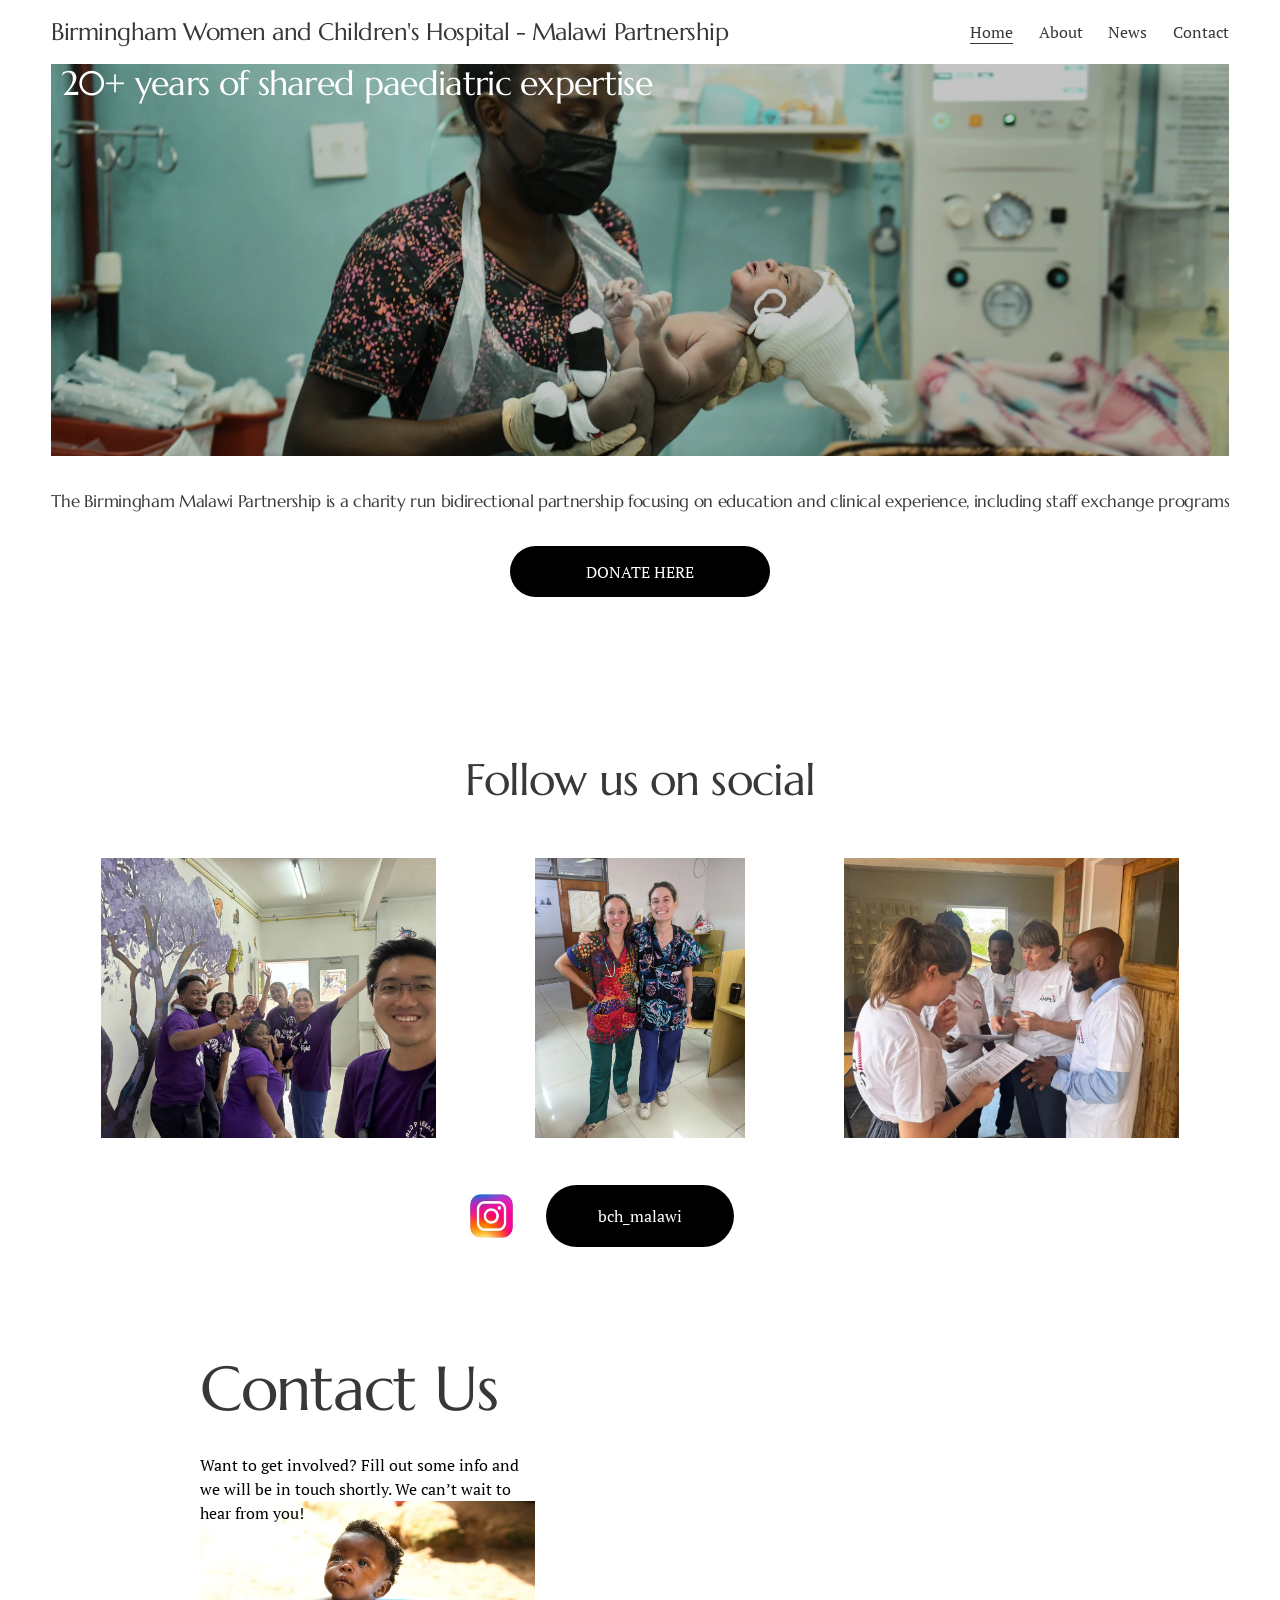
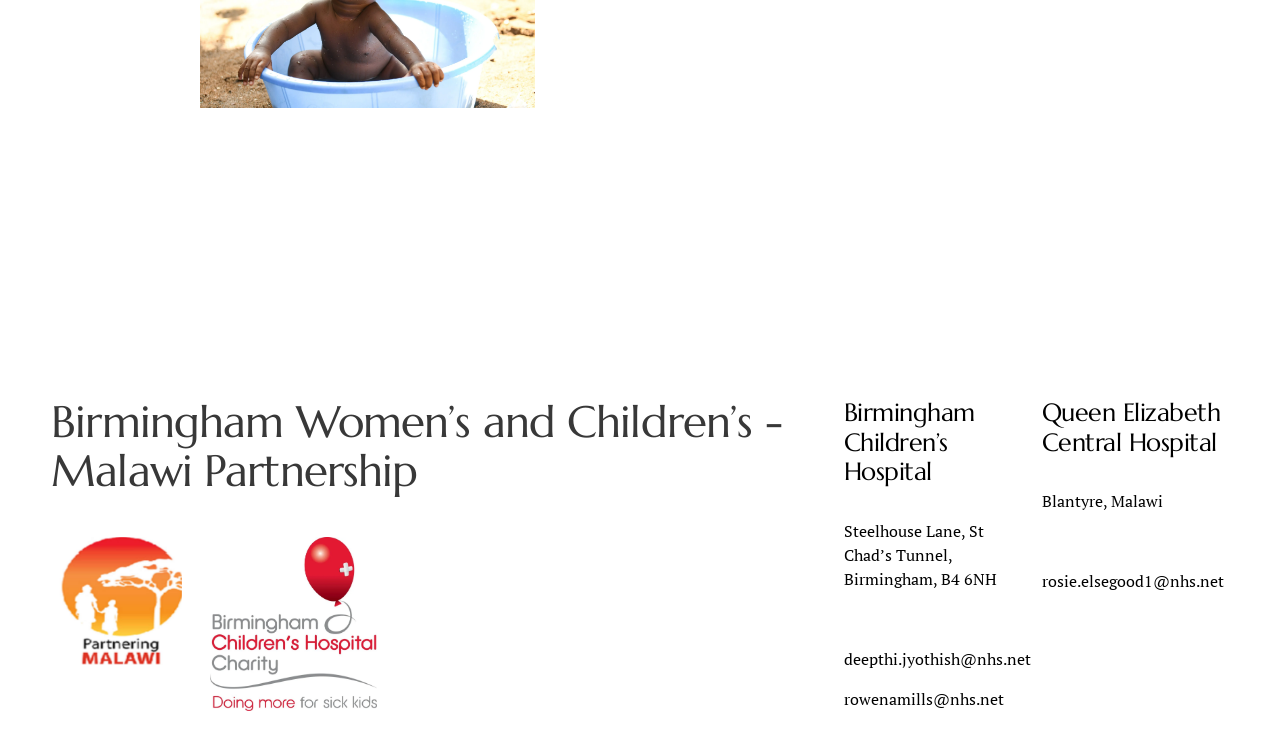
==== commit 12a14bb6: "Tidy up of links" ====
--- a/index.html
+++ b/index.html
@@ -59,7 +59,7 @@
     >
       
         <div id="floatingCart" class="floating-cart hidden">
-          <a href="/cart" class="icon icon--stroke icon--fill icon--cart sqs-custom-cart">
+          <a href="/cart.html" class="icon icon--stroke icon--fill icon--cart sqs-custom-cart">
             <span class="Cart-inner">
               
 
@@ -491,7 +491,7 @@
   
     <div class="header-nav-item header-nav-item--collection">
       <a
-        href="/about"
+        href="/about.html"
         data-animation-role="header-element"
         
       >
@@ -506,7 +506,7 @@
   
     <div class="header-nav-item header-nav-item--collection">
       <a
-        href="/news"
+        href="/news.html"
         data-animation-role="header-element"
         
       >
@@ -521,7 +521,7 @@
   
     <div class="header-nav-item header-nav-item--collection">
       <a
-        href="/contact"
+        href="/contact.html"
         data-animation-role="header-element"
         
       >
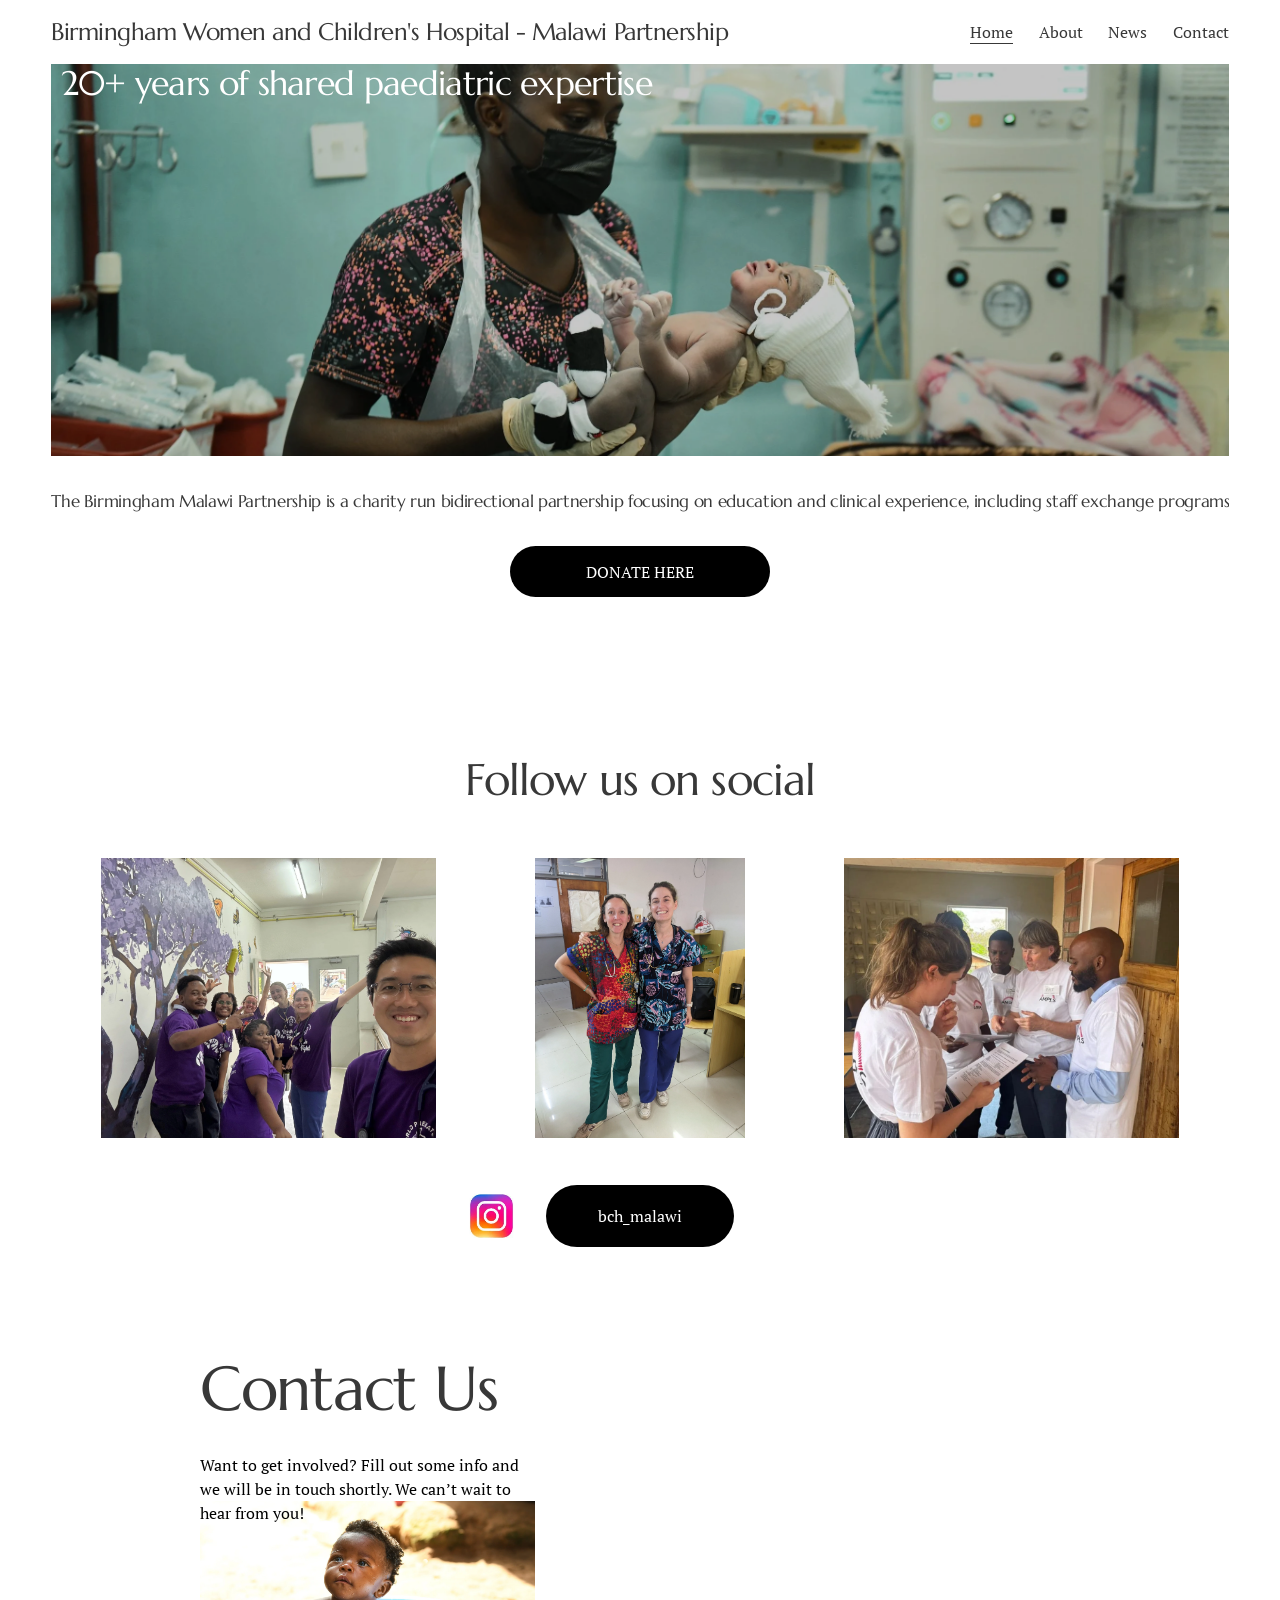
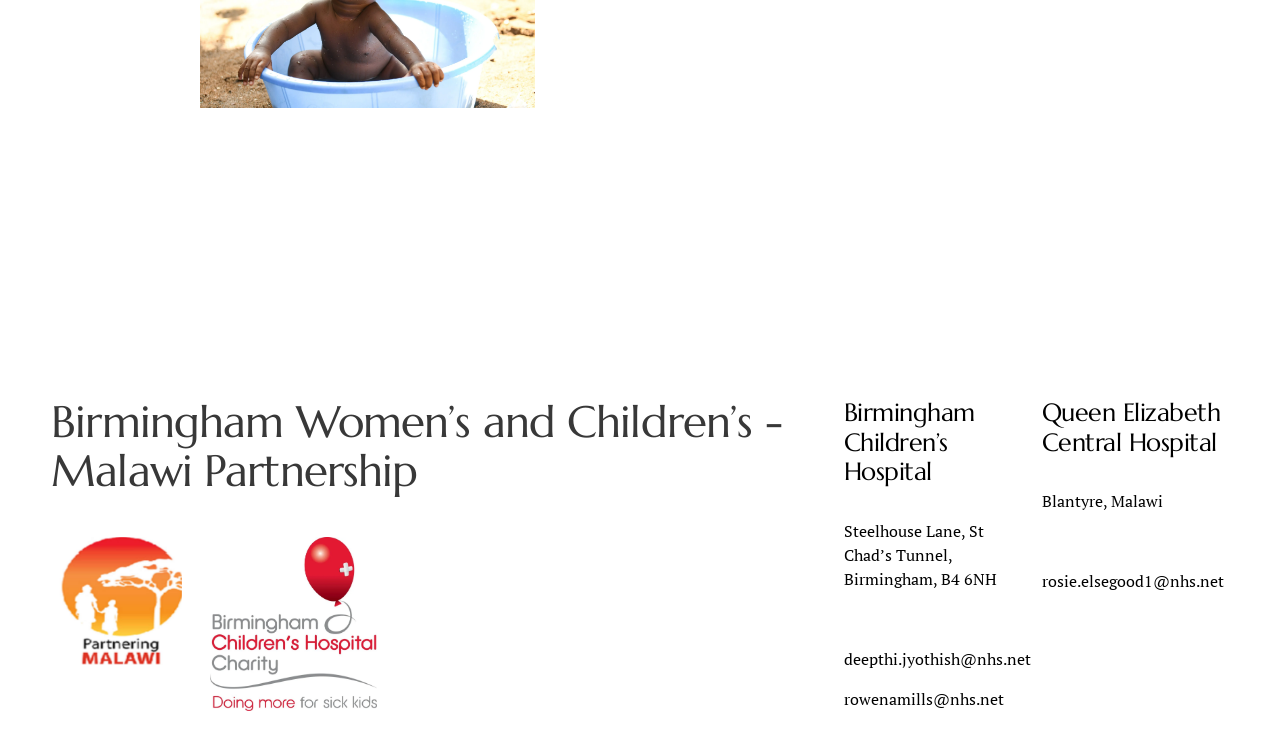
==== commit 60e64ea7: "Correct links" ====
--- a/index.html
+++ b/index.html
@@ -1,7 +1,7 @@
 <!doctype html>
 <html xmlns:og="http://opengraphprotocol.org/schema/" xmlns:fb="http://www.facebook.com/2008/fbml" lang="en-GB"  >
   <head>
-	<base href="">
+	<base href="JonDavis33.github.io">
 	<script src="js/rerouter.js"></script>
     <meta http-equiv="X-UA-Compatible" content="IE=edge,chrome=1">
     <meta name="viewport" content="width=device-width, initial-scale=1">
@@ -491,7 +491,7 @@
   
     <div class="header-nav-item header-nav-item--collection">
       <a
-        href="/about.html"
+        href="/about"
         data-animation-role="header-element"
         
       >
@@ -506,7 +506,7 @@
   
     <div class="header-nav-item header-nav-item--collection">
       <a
-        href="/news.html"
+        href="/news"
         data-animation-role="header-element"
         
       >
@@ -521,7 +521,7 @@
   
     <div class="header-nav-item header-nav-item--collection">
       <a
-        href="/contact.html"
+        href="/contact"
         data-animation-role="header-element"
         
       >
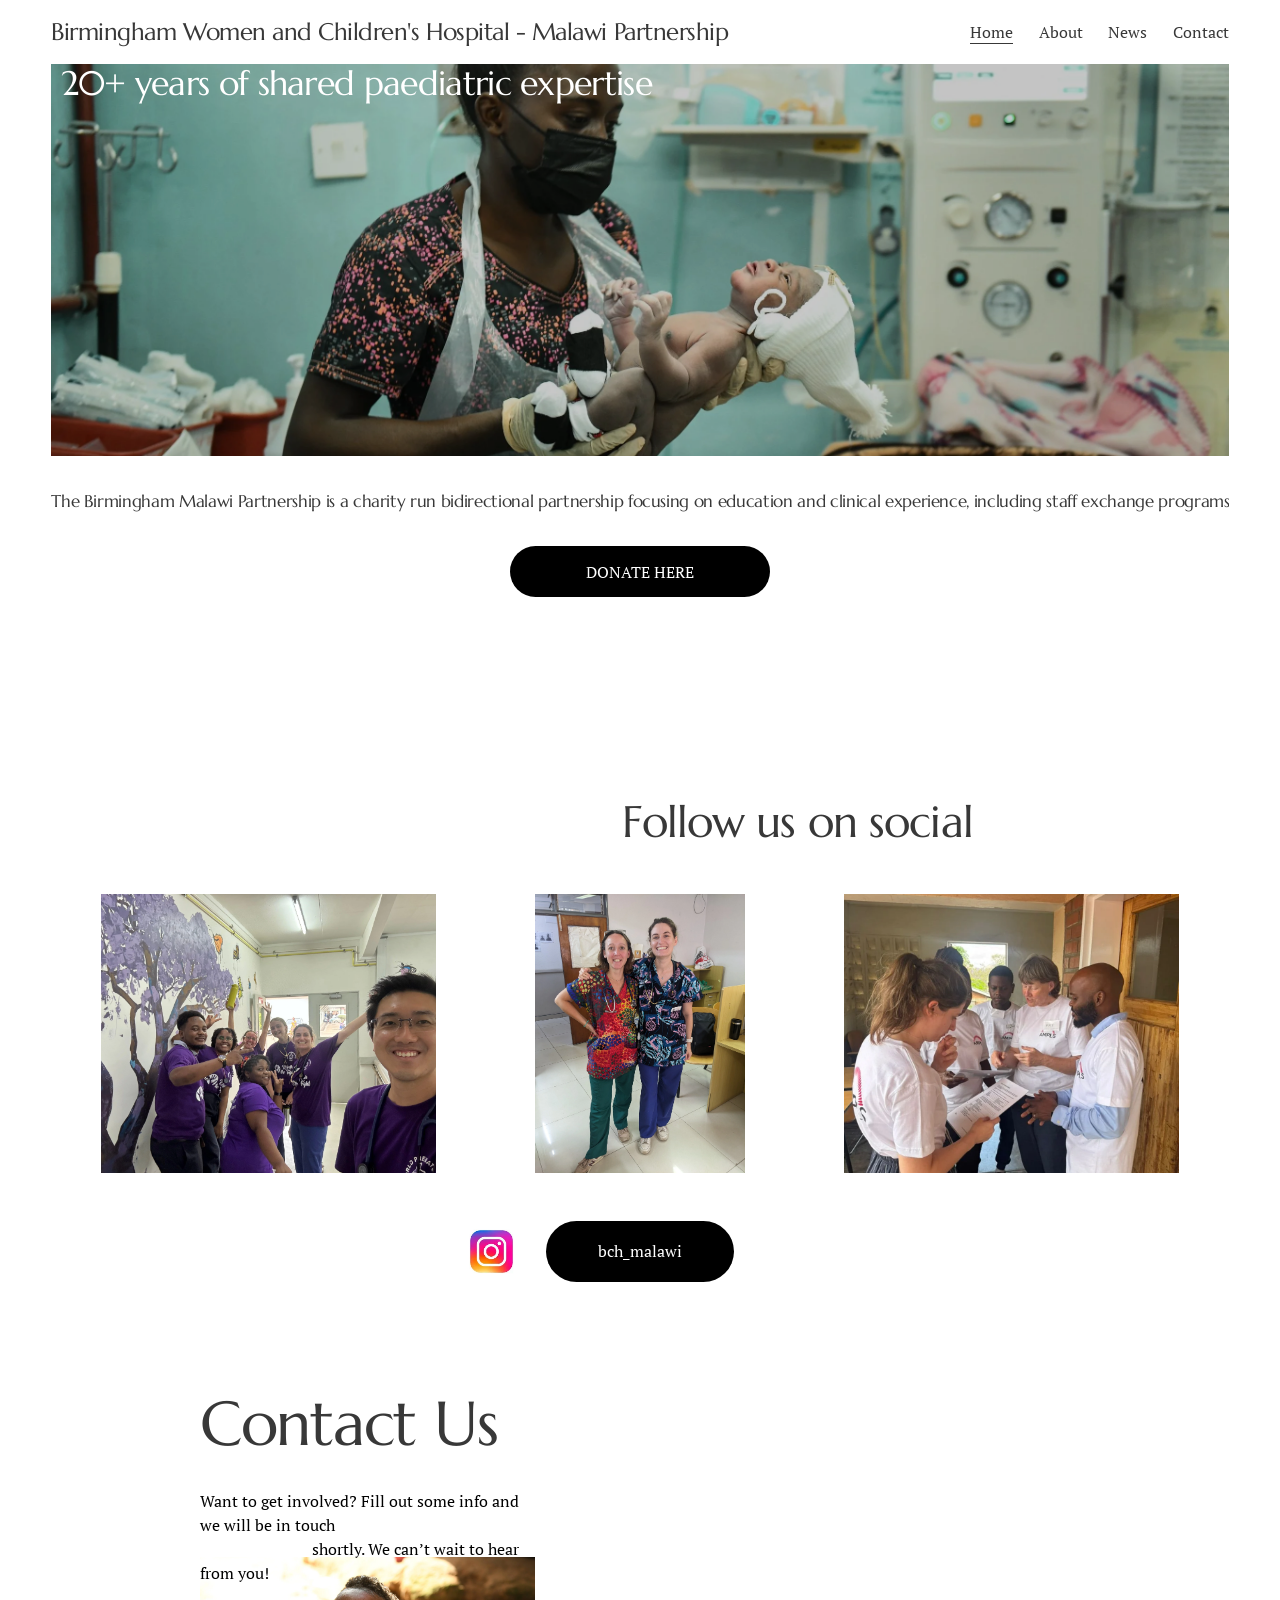
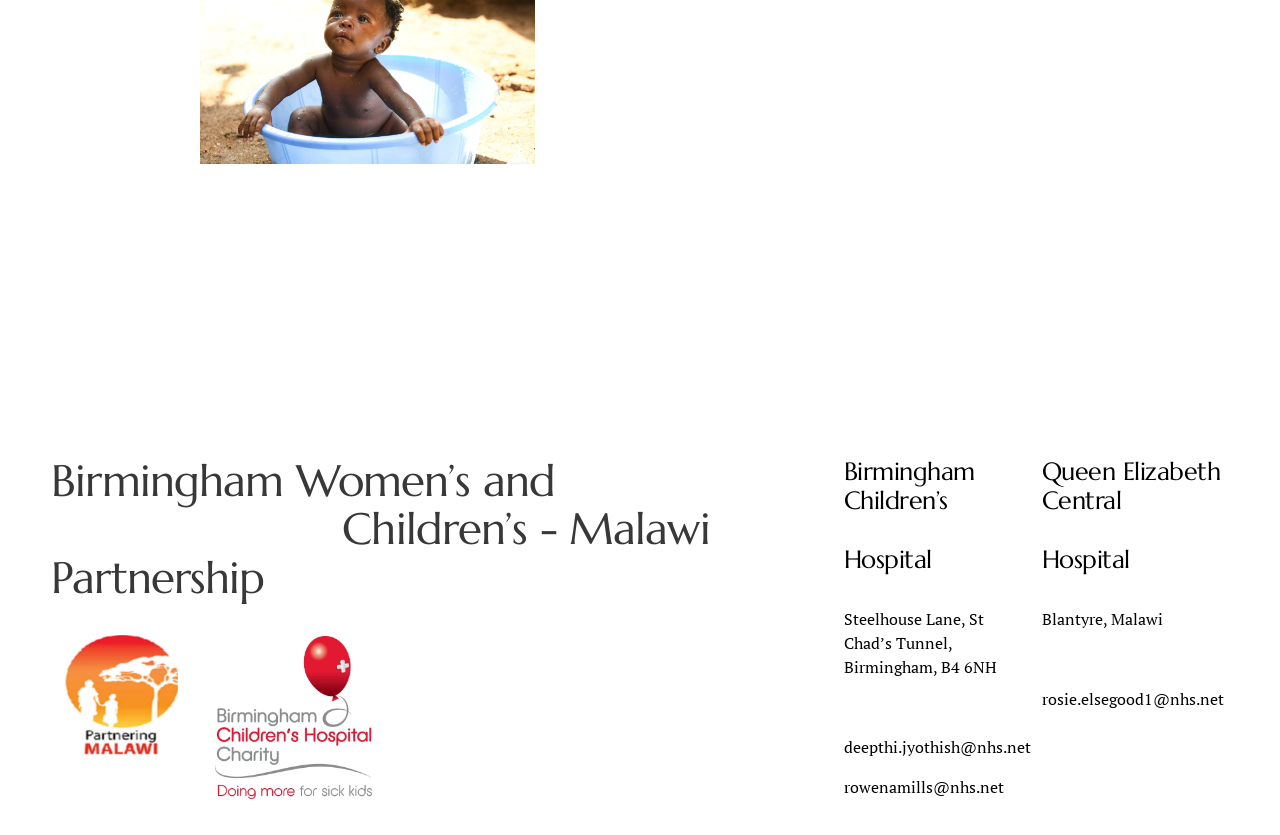
==== commit 1d31ad1a: "Tidy up" ====
--- a/index.html
+++ b/index.html
@@ -1,797 +1,723 @@
 <!doctype html>
-<html xmlns:og="http://opengraphprotocol.org/schema/" xmlns:fb="http://www.facebook.com/2008/fbml" lang="en-GB"  >
-  <head>
-	<base href="JonDavis33.github.io">
-	<script src="js/rerouter.js"></script>
-    <meta http-equiv="X-UA-Compatible" content="IE=edge,chrome=1">
-    <meta name="viewport" content="width=device-width, initial-scale=1">
-    <!-- birmingham-malawi-partnership -->
-
-<meta charset="utf-8" />
-<title>Birmingham Women and Children&#39;s Hospital - Malawi Partnership</title>
-<meta http-equiv="Accept-CH" content="Sec-CH-UA-Platform-Version, Sec-CH-UA-Model" /><link rel="icon" type="image/x-icon" href="https://assets.squarespace.com/universal/default-favicon.ico"/>
-<link rel="canonical" href="https://www.birmingham-malawi-partnership.org"/>
-<meta property="og:site_name" content="Birmingham Women and Children's Hospital - Malawi Partnership"/>
-<meta property="og:title" content="Birmingham Women and Children&#39;s Hospital - Malawi Partnership"/>
-<meta property="og:url" content="https://www.birmingham-malawi-partnership.org"/>
-<meta property="og:type" content="website"/>
-<meta itemprop="name" content="Birmingham Women and Children's Hospital - Malawi Partnership"/>
-<meta itemprop="url" content="https://www.birmingham-malawi-partnership.org"/>
-<meta name="twitter:title" content="Birmingham Women and Children's Hospital - Malawi Partnership"/>
-<meta name="twitter:url" content="https://www.birmingham-malawi-partnership.org"/>
-<meta name="twitter:card" content="summary"/>
-<meta name="description" content="" />
-<link rel="preconnect" href="https://images.squarespace-cdn.com">
-<link rel="preconnect" href="https://fonts.gstatic.com" crossorigin>
-<link rel="stylesheet" href="https://fonts.googleapis.com/css2?family=PT+Serif:ital,wght@0,400;0,700;1,400;1,700&family=Marcellus:ital,wght@0,400"><script type="text/javascript"  defer="true" nomodule="nomodule" src="js/legacy.js"></script>
-<script type="text/javascript"  defer="true" src="js/modern.js"></script>
-<script data-name="static-context">Static = window.Static || {}; Static.SQUARESPACE_CONTEXT = {"betaFeatureFlags":["i18n_beta_website_locales","marketing_automations","enable_modernized_pdp_m3_fluid","commerce_product_payment_plan_editing","campaigns_discount_section_in_automations","override_block_styles","member_areas_feature","campaigns_new_image_layout_picker","new_stacked_index","modernized-pdp-m2-enabled","campaigns_thumbnail_layout","campaigns_table_v2","output_template_css_assets","campaigns_import_discounts","campaigns_discount_section_in_blasts","enable_modernized_pdp_m3_layout_ux","contacts_and_campaigns_redesign","nested_categories","campaigns_merch_state","marketing_landing_page","supports_versioned_template_assets","enable_form_submission_trigger","scripts_defer"],"facebookAppId":"314192535267336","facebookApiVersion":"v6.0","rollups":{"squarespace-announcement-bar":{"js":"js/announcement-bar-b056928bddd21684-min.en-us.js"},"squarespace-audio-player":{"css":"css/audio-player-b05f5197a871c566-min.en-us.css","js":"js/audio-player-49efcf65f7ca7399-min.en-us.js"},"squarespace-blog-collection-list":{"css":"css/blog-collection-list-b4046463b72f34e2-min.en-us.css","js":"js/blog-collection-list-d5bd5d2a1524b858-min.en-us.js"},"squarespace-calendar-block-renderer":{"css":"css/calendar-block-renderer-c3fef2a497c8e56b-min.en-us.css","js":"js/calendar-block-renderer-0735ecef0ff58c21-min.en-us.js"},"squarespace-chartjs-helpers":{"css":"css/chartjs-helpers-96b256171ee039c1-min.en-us.css","js":"js/chartjs-helpers-0f6610ea3f198027-min.en-us.js"},"squarespace-comments":{"css":"css/comments-8e298f33f95e082a-min.en-us.css","js":"js/comments-f638e1ec9f66542d-min.en-us.js"},"squarespace-custom-css-popup":{"css":"css/custom-css-popup-ff18e0c82ceca947-min.en-us.css","js":"js/custom-css-popup-ec74d344337ee615-min.en-us.js"},"squarespace-dialog":{"css":"css/dialog-86aacd645d83874c-min.en-us.css","js":"js/dialog-59b16cdf99ed257a-min.en-us.js"},"squarespace-events-collection":{"css":"css/events-collection-c3fef2a497c8e56b-min.en-us.css","js":"js/events-collection-2857320e1e5c65a4-min.en-us.js"},"squarespace-form-rendering-utils":{"js":"js/form-rendering-utils-5c7bdd040287ed58-min.en-us.js"},"squarespace-forms":{"css":"css/forms-0afd3c6ac30bbab1-min.en-us.css","js":"js/forms-a2deb49ca271661d-min.en-us.js"},"squarespace-gallery-collection-list":{"css":"css/gallery-collection-list-b4046463b72f34e2-min.en-us.css","js":"js/gallery-collection-list-580b9da0957167a8-min.en-us.js"},"squarespace-image-zoom":{"css":"css/image-zoom-b4046463b72f34e2-min.en-us.css","js":"js/image-zoom-52dbe9048953f4ac-min.en-us.js"},"squarespace-pinterest":{"css":"css/pinterest-b4046463b72f34e2-min.en-us.css","js":"js/pinterest-ae09d87a0586f391-min.en-us.js"},"squarespace-popup-overlay":{"css":"css/popup-overlay-b742b752f5880972-min.en-us.css","js":"js/popup-overlay-f4152c871c9e6340-min.en-us.js"},"squarespace-product-quick-view":{"css":"css/product-quick-view-0afd3c6ac30bbab1-min.en-us.css","js":"js/product-quick-view-a4680169fae27262-min.en-us.js"},"squarespace-products-collection-item-v2":{"css":"css/products-collection-item-v2-b4046463b72f34e2-min.en-us.css","js":"js/products-collection-item-v2-c2ab0e31b1585540-min.en-us.js"},"squarespace-products-collection-list-v2":{"css":"css/products-collection-list-v2-b4046463b72f34e2-min.en-us.css","js":"js/products-collection-list-v2-c476cb19fc080a16-min.en-us.js"},"squarespace-search-page":{"css":"css/search-page-90a67fc09b9b32c6-min.en-us.css","js":"js/search-page-6ca7f7aadef2813f-min.en-us.js"},"squarespace-search-preview":{"js":"js/search-preview-be5a22a80185d3cb-min.en-us.js"},"squarespace-simple-liking":{"css":"css/simple-liking-701bf8bbc05ec6aa-min.en-us.css","js":"js/simple-liking-a5d16f553c1269c6-min.en-us.js"},"squarespace-social-buttons":{"css":"css/social-buttons-95032e5fa98e47a5-min.en-us.css","js":"js/social-buttons-c31a45bc9487f0e7-min.en-us.js"},"squarespace-tourdates":{"css":"css/tourdates-b4046463b72f34e2-min.en-us.css","js":"js/tourdates-073b310093de2c66-min.en-us.js"},"squarespace-website-overlays-manager":{"css":"css/website-overlays-manager-07ea5a4e004e6710-min.en-us.css","js":"js/website-overlays-manager-48cf17dee1b1d1bb-min.en-us.js"}},"pageType":2,"website":{"id":"6856afe173c5ba2dd47fcc22","identifier":"birmingham-malawi-partnership","websiteType":1,"contentModifiedOn":1768298307975,"cloneable":false,"hasBeenCloneable":false,"siteStatus":{},"language":"en-GB","translationLocale":"en-US","formattingLocale":"en-GB","timeZone":"Europe/London","machineTimeZoneOffset":3600000,"timeZoneOffset":3600000,"timeZoneAbbr":"BST","siteTitle":"Birmingham Women and Children's Hospital - Malawi Partnership","fullSiteTitle":"Birmingham Women and Children's Hospital - Malawi Partnership","siteDescription":"","location":{},"shareButtonOptions":{"2":true,"6":true,"1":true,"4":true,"3":true,"8":true,"7":true},"authenticUrl":"https://www.birmingham-malawi-partnership.org","internalUrl":"https://birmingham-malawi-partnership.squarespace.com","baseUrl":"https://www.birmingham-malawi-partnership.org","primaryDomain":"www.birmingham-malawi-partnership.org","sslSetting":3,"isHstsEnabled":true,"typekitId":"","statsMigrated":false,"imageMetadataProcessingEnabled":false,"screenshotId":"c80ab83e7de138c8a69d9ac1f3ed82a0ae70d6155fa1c701d5bd5a575b24253e","captchaSettings":{"enabledForDonations":false},"showOwnerLogin":false},"websiteSettings":{"id":"6856afe173c5ba2dd47fcc24","websiteId":"6856afe173c5ba2dd47fcc22","subjects":[],"country":"GB","state":"SCT","simpleLikingEnabled":true,"mobileInfoBarSettings":{"isContactEmailEnabled":false,"isContactPhoneNumberEnabled":false,"isLocationEnabled":false,"isBusinessHoursEnabled":false},"announcementBarSettings":{},"commentLikesAllowed":true,"commentAnonAllowed":true,"commentThreaded":true,"commentApprovalRequired":false,"commentAvatarsOn":true,"commentSortType":2,"commentFlagThreshold":0,"commentFlagsAllowed":true,"commentEnableByDefault":true,"commentDisableAfterDaysDefault":0,"disqusShortname":"","commentsEnabled":false,"businessHours":{},"storeSettings":{"returnPolicy":null,"termsOfService":null,"privacyPolicy":null,"expressCheckout":false,"continueShoppingLinkUrl":"/","useLightCart":false,"showNoteField":false,"shippingCountryDefaultValue":"US","billToShippingDefaultValue":false,"showShippingPhoneNumber":true,"isShippingPhoneRequired":false,"showBillingPhoneNumber":true,"isBillingPhoneRequired":false,"currenciesSupported":["USD","CAD","GBP","AUD","EUR","CHF","NOK","SEK","DKK","NZD","SGD","MXN","HKD","CZK","ILS","MYR","RUB","PHP","PLN","THB","BRL","ARS","COP","IDR","INR","JPY","ZAR"],"defaultCurrency":"USD","selectedCurrency":"GBP","measurementStandard":1,"showCustomCheckoutForm":false,"checkoutPageMarketingOptInEnabled":true,"enableMailingListOptInByDefault":false,"sameAsRetailLocation":false,"merchandisingSettings":{"scarcityEnabledOnProductItems":false,"scarcityEnabledOnProductBlocks":false,"scarcityMessageType":"DEFAULT_SCARCITY_MESSAGE","scarcityThreshold":10,"multipleQuantityAllowedForServices":true,"restockNotificationsEnabled":false,"restockNotificationsMailingListSignUpEnabled":false,"relatedProductsEnabled":false,"relatedProductsOrdering":"random","soldOutVariantsDropdownDisabled":false,"productComposerOptedIn":false,"productComposerABTestOptedOut":false,"productReviewsEnabled":false},"minimumOrderSubtotalEnabled":false,"minimumOrderSubtotal":{"currency":"GBP","value":"0.00"},"addToCartConfirmationType":2,"isLive":false,"multipleQuantityAllowedForServices":true},"useEscapeKeyToLogin":false,"ssBadgeType":1,"ssBadgePosition":4,"ssBadgeVisibility":1,"ssBadgeDevices":1,"pinterestOverlayOptions":{"mode":"disabled"},"userAccountsSettings":{"loginAllowed":true,"signupAllowed":true}},"cookieSettings":{"isCookieBannerEnabled":false,"isRestrictiveCookiePolicyEnabled":false,"cookieBannerText":"","cookieBannerTheme":"","cookieBannerVariant":"","cookieBannerPosition":"","cookieBannerCtaVariant":"","cookieBannerCtaText":"","cookieBannerAcceptType":"OPT_IN","cookieBannerOptOutCtaText":"","cookieBannerHasOptOut":false,"cookieBannerHasManageCookies":true,"cookieBannerManageCookiesLabel":"","cookieBannerSavedPreferencesText":"","cookieBannerSavedPreferencesLayout":"PILL"},"websiteCloneable":false,"collection":{"title":"Home","id":"6856afe173c5ba2dd47fcc38","fullUrl":"/","type":10,"permissionType":1},"subscribed":false,"appDomain":"squarespace.com","templateTweakable":true,"tweakJSON":{"form-use-theme-colors":"true","header-logo-height":"55px","header-mobile-logo-max-height":"30px","header-vert-padding":"1.4vw","header-width":"Inset","maxPageWidth":"1400px","mobile-header-vert-padding":"6vw","pagePadding":"4vw","tweak-blog-alternating-side-by-side-image-aspect-ratio":"1:1 Square","tweak-blog-alternating-side-by-side-image-spacing":"6%","tweak-blog-alternating-side-by-side-meta-spacing":"20px","tweak-blog-alternating-side-by-side-primary-meta":"Categories","tweak-blog-alternating-side-by-side-read-more-spacing":"20px","tweak-blog-alternating-side-by-side-secondary-meta":"Date","tweak-blog-basic-grid-columns":"3","tweak-blog-basic-grid-image-aspect-ratio":"3:2 Standard","tweak-blog-basic-grid-image-spacing":"35px","tweak-blog-basic-grid-meta-spacing":"25px","tweak-blog-basic-grid-primary-meta":"Categories","tweak-blog-basic-grid-read-more-spacing":"20px","tweak-blog-basic-grid-secondary-meta":"Date","tweak-blog-item-custom-width":"50","tweak-blog-item-show-author-profile":"false","tweak-blog-item-width":"Medium","tweak-blog-masonry-columns":"2","tweak-blog-masonry-horizontal-spacing":"30px","tweak-blog-masonry-image-spacing":"20px","tweak-blog-masonry-meta-spacing":"20px","tweak-blog-masonry-primary-meta":"Categories","tweak-blog-masonry-read-more-spacing":"20px","tweak-blog-masonry-secondary-meta":"Date","tweak-blog-masonry-vertical-spacing":"30px","tweak-blog-side-by-side-image-aspect-ratio":"1:1 Square","tweak-blog-side-by-side-image-spacing":"6%","tweak-blog-side-by-side-meta-spacing":"20px","tweak-blog-side-by-side-primary-meta":"Categories","tweak-blog-side-by-side-read-more-spacing":"20px","tweak-blog-side-by-side-secondary-meta":"Date","tweak-blog-single-column-image-spacing":"50px","tweak-blog-single-column-meta-spacing":"30px","tweak-blog-single-column-primary-meta":"Categories","tweak-blog-single-column-read-more-spacing":"15px","tweak-blog-single-column-secondary-meta":"Date","tweak-events-stacked-show-thumbnails":"true","tweak-events-stacked-thumbnail-size":"3:2 Standard","tweak-fixed-header":"false","tweak-fixed-header-style":"Basic","tweak-global-animations-animation-curve":"ease","tweak-global-animations-animation-delay":"0.6s","tweak-global-animations-animation-duration":"0.65s","tweak-global-animations-animation-style":"fade","tweak-global-animations-animation-type":"none","tweak-global-animations-complexity-level":"detailed","tweak-global-animations-enabled":"false","tweak-portfolio-grid-basic-custom-height":"50","tweak-portfolio-grid-overlay-custom-height":"50","tweak-portfolio-hover-follow-acceleration":"10%","tweak-portfolio-hover-follow-animation-duration":"Fast","tweak-portfolio-hover-follow-animation-type":"Fade","tweak-portfolio-hover-follow-delimiter":"Bullet","tweak-portfolio-hover-follow-front":"false","tweak-portfolio-hover-follow-layout":"Inline","tweak-portfolio-hover-follow-size":"50","tweak-portfolio-hover-follow-text-spacing-x":"1.5","tweak-portfolio-hover-follow-text-spacing-y":"1.5","tweak-portfolio-hover-static-animation-duration":"Fast","tweak-portfolio-hover-static-animation-type":"Fade","tweak-portfolio-hover-static-delimiter":"Hyphen","tweak-portfolio-hover-static-front":"true","tweak-portfolio-hover-static-layout":"Inline","tweak-portfolio-hover-static-size":"50","tweak-portfolio-hover-static-text-spacing-x":"1.5","tweak-portfolio-hover-static-text-spacing-y":"1.5","tweak-portfolio-index-background-animation-duration":"Medium","tweak-portfolio-index-background-animation-type":"Fade","tweak-portfolio-index-background-custom-height":"50","tweak-portfolio-index-background-delimiter":"None","tweak-portfolio-index-background-height":"Large","tweak-portfolio-index-background-horizontal-alignment":"Center","tweak-portfolio-index-background-link-format":"Stacked","tweak-portfolio-index-background-persist":"false","tweak-portfolio-index-background-vertical-alignment":"Middle","tweak-portfolio-index-background-width":"Full","tweak-transparent-header":"true"},"templateId":"5c5a519771c10ba3470d8101","templateVersion":"7.1","pageFeatures":[1,2,4],"gmRenderKey":"QUl6YVN5Q0JUUk9xNkx1dkZfSUUxcjQ2LVQ0QWVUU1YtMGQ3bXk4","templateScriptsRootUrl":"https://static1.squarespace.com/static/vta/5c5a519771c10ba3470d8101/scripts/","impersonatedSession":false,"tzData":{"zones":[[0,"EU","GMT/BST",null]],"rules":{"EU":[[1981,"max",null,"Mar","lastSun","1:00u","1:00","S"],[1996,"max",null,"Oct","lastSun","1:00u","0",null]]}},"showAnnouncementBar":false,"recaptchaEnterpriseContext":{"recaptchaEnterpriseSiteKey":"6LdDFQwjAAAAAPigEvvPgEVbb7QBm-TkVJdDTlAv"},"i18nContext":{"timeZoneData":{"id":"Europe/London","name":"Greenwich Mean Time"}},"env":"PRODUCTION","visitorFormContext":{"formFieldFormats":{"initialAddressFormat":{"id":0,"type":"ADDRESS","country":"GB","labelLocale":"en","fields":[{"type":"FIELD","label":"Address Line 1","identifier":"Line1","length":0,"required":true,"metadata":{"autocomplete":"address-line1"}},{"type":"SEPARATOR","label":"\n","identifier":"Newline","length":0,"required":false,"metadata":{}},{"type":"FIELD","label":"Address Line 2","identifier":"Line2","length":0,"required":false,"metadata":{"autocomplete":"address-line2"}},{"type":"SEPARATOR","label":"\n","identifier":"Newline","length":0,"required":false,"metadata":{}},{"type":"FIELD","label":"City / Town","identifier":"City","length":0,"required":true,"metadata":{"autocomplete":"address-level1"}},{"type":"SEPARATOR","label":"\n","identifier":"Newline","length":0,"required":false,"metadata":{}},{"type":"FIELD","label":"Postcode","identifier":"Zip","length":0,"required":true,"metadata":{"autocomplete":"postal-code"}}]},"initialNameOrder":"GIVEN_FIRST","initialPhoneFormat":{"id":0,"type":"PHONE_NUMBER","country":"GB","labelLocale":"en-US","fields":[{"type":"FIELD","label":"1","identifier":"1","length":4,"required":false,"metadata":{}},{"type":"SEPARATOR","label":" ","identifier":"Space","length":0,"required":false,"metadata":{}},{"type":"FIELD","label":"2","identifier":"2","length":16,"required":false,"metadata":{}}]},"countries":[{"name":"Afghanistan","code":"AF","phoneCode":"+93"},{"name":"\u00C5land Islands","code":"AX","phoneCode":"+358"},{"name":"Albania","code":"AL","phoneCode":"+355"},{"name":"Algeria","code":"DZ","phoneCode":"+213"},{"name":"American Samoa","code":"AS","phoneCode":"+1"},{"name":"Andorra","code":"AD","phoneCode":"+376"},{"name":"Angola","code":"AO","phoneCode":"+244"},{"name":"Anguilla","code":"AI","phoneCode":"+1"},{"name":"Antigua & Barbuda","code":"AG","phoneCode":"+1"},{"name":"Argentina","code":"AR","phoneCode":"+54"},{"name":"Armenia","code":"AM","phoneCode":"+374"},{"name":"Aruba","code":"AW","phoneCode":"+297"},{"name":"Ascension Island","code":"AC","phoneCode":"+247"},{"name":"Australia","code":"AU","phoneCode":"+61"},{"name":"Austria","code":"AT","phoneCode":"+43"},{"name":"Azerbaijan","code":"AZ","phoneCode":"+994"},{"name":"Bahamas","code":"BS","phoneCode":"+1"},{"name":"Bahrain","code":"BH","phoneCode":"+973"},{"name":"Bangladesh","code":"BD","phoneCode":"+880"},{"name":"Barbados","code":"BB","phoneCode":"+1"},{"name":"Belarus","code":"BY","phoneCode":"+375"},{"name":"Belgium","code":"BE","phoneCode":"+32"},{"name":"Belize","code":"BZ","phoneCode":"+501"},{"name":"Benin","code":"BJ","phoneCode":"+229"},{"name":"Bermuda","code":"BM","phoneCode":"+1"},{"name":"Bhutan","code":"BT","phoneCode":"+975"},{"name":"Bolivia","code":"BO","phoneCode":"+591"},{"name":"Bosnia & Herzegovina","code":"BA","phoneCode":"+387"},{"name":"Botswana","code":"BW","phoneCode":"+267"},{"name":"Brazil","code":"BR","phoneCode":"+55"},{"name":"British Indian Ocean Territory","code":"IO","phoneCode":"+246"},{"name":"British Virgin Islands","code":"VG","phoneCode":"+1"},{"name":"Brunei","code":"BN","phoneCode":"+673"},{"name":"Bulgaria","code":"BG","phoneCode":"+359"},{"name":"Burkina Faso","code":"BF","phoneCode":"+226"},{"name":"Burundi","code":"BI","phoneCode":"+257"},{"name":"Cambodia","code":"KH","phoneCode":"+855"},{"name":"Cameroon","code":"CM","phoneCode":"+237"},{"name":"Canada","code":"CA","phoneCode":"+1"},{"name":"Cape Verde","code":"CV","phoneCode":"+238"},{"name":"Caribbean Netherlands","code":"BQ","phoneCode":"+599"},{"name":"Cayman Islands","code":"KY","phoneCode":"+1"},{"name":"Central African Republic","code":"CF","phoneCode":"+236"},{"name":"Chad","code":"TD","phoneCode":"+235"},{"name":"Chile","code":"CL","phoneCode":"+56"},{"name":"China","code":"CN","phoneCode":"+86"},{"name":"Christmas Island","code":"CX","phoneCode":"+61"},{"name":"Cocos (Keeling) Islands","code":"CC","phoneCode":"+61"},{"name":"Colombia","code":"CO","phoneCode":"+57"},{"name":"Comoros","code":"KM","phoneCode":"+269"},{"name":"Congo - Brazzaville","code":"CG","phoneCode":"+242"},{"name":"Congo - Kinshasa","code":"CD","phoneCode":"+243"},{"name":"Cook Islands","code":"CK","phoneCode":"+682"},{"name":"Costa Rica","code":"CR","phoneCode":"+506"},{"name":"C\u00F4te d\u2019Ivoire","code":"CI","phoneCode":"+225"},{"name":"Croatia","code":"HR","phoneCode":"+385"},{"name":"Cuba","code":"CU","phoneCode":"+53"},{"name":"Cura\u00E7ao","code":"CW","phoneCode":"+599"},{"name":"Cyprus","code":"CY","phoneCode":"+357"},{"name":"Czechia","code":"CZ","phoneCode":"+420"},{"name":"Denmark","code":"DK","phoneCode":"+45"},{"name":"Djibouti","code":"DJ","phoneCode":"+253"},{"name":"Dominica","code":"DM","phoneCode":"+1"},{"name":"Dominican Republic","code":"DO","phoneCode":"+1"},{"name":"Ecuador","code":"EC","phoneCode":"+593"},{"name":"Egypt","code":"EG","phoneCode":"+20"},{"name":"El Salvador","code":"SV","phoneCode":"+503"},{"name":"Equatorial Guinea","code":"GQ","phoneCode":"+240"},{"name":"Eritrea","code":"ER","phoneCode":"+291"},{"name":"Estonia","code":"EE","phoneCode":"+372"},{"name":"Eswatini","code":"SZ","phoneCode":"+268"},{"name":"Ethiopia","code":"ET","phoneCode":"+251"},{"name":"Falkland Islands","code":"FK","phoneCode":"+500"},{"name":"Faroe Islands","code":"FO","phoneCode":"+298"},{"name":"Fiji","code":"FJ","phoneCode":"+679"},{"name":"Finland","code":"FI","phoneCode":"+358"},{"name":"France","code":"FR","phoneCode":"+33"},{"name":"French Guiana","code":"GF","phoneCode":"+594"},{"name":"French Polynesia","code":"PF","phoneCode":"+689"},{"name":"Gabon","code":"GA","phoneCode":"+241"},{"name":"Gambia","code":"GM","phoneCode":"+220"},{"name":"Georgia","code":"GE","phoneCode":"+995"},{"name":"Germany","code":"DE","phoneCode":"+49"},{"name":"Ghana","code":"GH","phoneCode":"+233"},{"name":"Gibraltar","code":"GI","phoneCode":"+350"},{"name":"Greece","code":"GR","phoneCode":"+30"},{"name":"Greenland","code":"GL","phoneCode":"+299"},{"name":"Grenada","code":"GD","phoneCode":"+1"},{"name":"Guadeloupe","code":"GP","phoneCode":"+590"},{"name":"Guam","code":"GU","phoneCode":"+1"},{"name":"Guatemala","code":"GT","phoneCode":"+502"},{"name":"Guernsey","code":"GG","phoneCode":"+44"},{"name":"Guinea","code":"GN","phoneCode":"+224"},{"name":"Guinea-Bissau","code":"GW","phoneCode":"+245"},{"name":"Guyana","code":"GY","phoneCode":"+592"},{"name":"Haiti","code":"HT","phoneCode":"+509"},{"name":"Honduras","code":"HN","phoneCode":"+504"},{"name":"Hong Kong SAR China","code":"HK","phoneCode":"+852"},{"name":"Hungary","code":"HU","phoneCode":"+36"},{"name":"Iceland","code":"IS","phoneCode":"+354"},{"name":"India","code":"IN","phoneCode":"+91"},{"name":"Indonesia","code":"ID","phoneCode":"+62"},{"name":"Iran","code":"IR","phoneCode":"+98"},{"name":"Iraq","code":"IQ","phoneCode":"+964"},{"name":"Ireland","code":"IE","phoneCode":"+353"},{"name":"Isle of Man","code":"IM","phoneCode":"+44"},{"name":"Israel","code":"IL","phoneCode":"+972"},{"name":"Italy","code":"IT","phoneCode":"+39"},{"name":"Jamaica","code":"JM","phoneCode":"+1"},{"name":"Japan","code":"JP","phoneCode":"+81"},{"name":"Jersey","code":"JE","phoneCode":"+44"},{"name":"Jordan","code":"JO","phoneCode":"+962"},{"name":"Kazakhstan","code":"KZ","phoneCode":"+7"},{"name":"Kenya","code":"KE","phoneCode":"+254"},{"name":"Kiribati","code":"KI","phoneCode":"+686"},{"name":"Kosovo","code":"XK","phoneCode":"+383"},{"name":"Kuwait","code":"KW","phoneCode":"+965"},{"name":"Kyrgyzstan","code":"KG","phoneCode":"+996"},{"name":"Laos","code":"LA","phoneCode":"+856"},{"name":"Latvia","code":"LV","phoneCode":"+371"},{"name":"Lebanon","code":"LB","phoneCode":"+961"},{"name":"Lesotho","code":"LS","phoneCode":"+266"},{"name":"Liberia","code":"LR","phoneCode":"+231"},{"name":"Libya","code":"LY","phoneCode":"+218"},{"name":"Liechtenstein","code":"LI","phoneCode":"+423"},{"name":"Lithuania","code":"LT","phoneCode":"+370"},{"name":"Luxembourg","code":"LU","phoneCode":"+352"},{"name":"Macao SAR China","code":"MO","phoneCode":"+853"},{"name":"Madagascar","code":"MG","phoneCode":"+261"},{"name":"Malawi","code":"MW","phoneCode":"+265"},{"name":"Malaysia","code":"MY","phoneCode":"+60"},{"name":"Maldives","code":"MV","phoneCode":"+960"},{"name":"Mali","code":"ML","phoneCode":"+223"},{"name":"Malta","code":"MT","phoneCode":"+356"},{"name":"Marshall Islands","code":"MH","phoneCode":"+692"},{"name":"Martinique","code":"MQ","phoneCode":"+596"},{"name":"Mauritania","code":"MR","phoneCode":"+222"},{"name":"Mauritius","code":"MU","phoneCode":"+230"},{"name":"Mayotte","code":"YT","phoneCode":"+262"},{"name":"Mexico","code":"MX","phoneCode":"+52"},{"name":"Micronesia","code":"FM","phoneCode":"+691"},{"name":"Moldova","code":"MD","phoneCode":"+373"},{"name":"Monaco","code":"MC","phoneCode":"+377"},{"name":"Mongolia","code":"MN","phoneCode":"+976"},{"name":"Montenegro","code":"ME","phoneCode":"+382"},{"name":"Montserrat","code":"MS","phoneCode":"+1"},{"name":"Morocco","code":"MA","phoneCode":"+212"},{"name":"Mozambique","code":"MZ","phoneCode":"+258"},{"name":"Myanmar (Burma)","code":"MM","phoneCode":"+95"},{"name":"Namibia","code":"NA","phoneCode":"+264"},{"name":"Nauru","code":"NR","phoneCode":"+674"},{"name":"Nepal","code":"NP","phoneCode":"+977"},{"name":"Netherlands","code":"NL","phoneCode":"+31"},{"name":"New Caledonia","code":"NC","phoneCode":"+687"},{"name":"New Zealand","code":"NZ","phoneCode":"+64"},{"name":"Nicaragua","code":"NI","phoneCode":"+505"},{"name":"Niger","code":"NE","phoneCode":"+227"},{"name":"Nigeria","code":"NG","phoneCode":"+234"},{"name":"Niue","code":"NU","phoneCode":"+683"},{"name":"Norfolk Island","code":"NF","phoneCode":"+672"},{"name":"Northern Mariana Islands","code":"MP","phoneCode":"+1"},{"name":"North Korea","code":"KP","phoneCode":"+850"},{"name":"North Macedonia","code":"MK","phoneCode":"+389"},{"name":"Norway","code":"NO","phoneCode":"+47"},{"name":"Oman","code":"OM","phoneCode":"+968"},{"name":"Pakistan","code":"PK","phoneCode":"+92"},{"name":"Palau","code":"PW","phoneCode":"+680"},{"name":"Palestinian Territories","code":"PS","phoneCode":"+970"},{"name":"Panama","code":"PA","phoneCode":"+507"},{"name":"Papua New Guinea","code":"PG","phoneCode":"+675"},{"name":"Paraguay","code":"PY","phoneCode":"+595"},{"name":"Peru","code":"PE","phoneCode":"+51"},{"name":"Philippines","code":"PH","phoneCode":"+63"},{"name":"Poland","code":"PL","phoneCode":"+48"},{"name":"Portugal","code":"PT","phoneCode":"+351"},{"name":"Puerto Rico","code":"PR","phoneCode":"+1"},{"name":"Qatar","code":"QA","phoneCode":"+974"},{"name":"R\u00E9union","code":"RE","phoneCode":"+262"},{"name":"Romania","code":"RO","phoneCode":"+40"},{"name":"Russia","code":"RU","phoneCode":"+7"},{"name":"Rwanda","code":"RW","phoneCode":"+250"},{"name":"Samoa","code":"WS","phoneCode":"+685"},{"name":"San Marino","code":"SM","phoneCode":"+378"},{"name":"S\u00E3o Tom\u00E9 & Pr\u00EDncipe","code":"ST","phoneCode":"+239"},{"name":"Saudi Arabia","code":"SA","phoneCode":"+966"},{"name":"Senegal","code":"SN","phoneCode":"+221"},{"name":"Serbia","code":"RS","phoneCode":"+381"},{"name":"Seychelles","code":"SC","phoneCode":"+248"},{"name":"Sierra Leone","code":"SL","phoneCode":"+232"},{"name":"Singapore","code":"SG","phoneCode":"+65"},{"name":"Sint Maarten","code":"SX","phoneCode":"+1"},{"name":"Slovakia","code":"SK","phoneCode":"+421"},{"name":"Slovenia","code":"SI","phoneCode":"+386"},{"name":"Solomon Islands","code":"SB","phoneCode":"+677"},{"name":"Somalia","code":"SO","phoneCode":"+252"},{"name":"South Africa","code":"ZA","phoneCode":"+27"},{"name":"South Korea","code":"KR","phoneCode":"+82"},{"name":"South Sudan","code":"SS","phoneCode":"+211"},{"name":"Spain","code":"ES","phoneCode":"+34"},{"name":"Sri Lanka","code":"LK","phoneCode":"+94"},{"name":"St. Barth\u00E9lemy","code":"BL","phoneCode":"+590"},{"name":"St. Helena","code":"SH","phoneCode":"+290"},{"name":"St. Kitts & Nevis","code":"KN","phoneCode":"+1"},{"name":"St. Lucia","code":"LC","phoneCode":"+1"},{"name":"St. Martin","code":"MF","phoneCode":"+590"},{"name":"St. Pierre & Miquelon","code":"PM","phoneCode":"+508"},{"name":"St. Vincent & Grenadines","code":"VC","phoneCode":"+1"},{"name":"Sudan","code":"SD","phoneCode":"+249"},{"name":"Suriname","code":"SR","phoneCode":"+597"},{"name":"Svalbard & Jan Mayen","code":"SJ","phoneCode":"+47"},{"name":"Sweden","code":"SE","phoneCode":"+46"},{"name":"Switzerland","code":"CH","phoneCode":"+41"},{"name":"Syria","code":"SY","phoneCode":"+963"},{"name":"Taiwan","code":"TW","phoneCode":"+886"},{"name":"Tajikistan","code":"TJ","phoneCode":"+992"},{"name":"Tanzania","code":"TZ","phoneCode":"+255"},{"name":"Thailand","code":"TH","phoneCode":"+66"},{"name":"Timor-Leste","code":"TL","phoneCode":"+670"},{"name":"Togo","code":"TG","phoneCode":"+228"},{"name":"Tokelau","code":"TK","phoneCode":"+690"},{"name":"Tonga","code":"TO","phoneCode":"+676"},{"name":"Trinidad & Tobago","code":"TT","phoneCode":"+1"},{"name":"Tristan da Cunha","code":"TA","phoneCode":"+290"},{"name":"Tunisia","code":"TN","phoneCode":"+216"},{"name":"T\u00FCrkiye","code":"TR","phoneCode":"+90"},{"name":"Turkmenistan","code":"TM","phoneCode":"+993"},{"name":"Turks & Caicos Islands","code":"TC","phoneCode":"+1"},{"name":"Tuvalu","code":"TV","phoneCode":"+688"},{"name":"U.S. Virgin Islands","code":"VI","phoneCode":"+1"},{"name":"Uganda","code":"UG","phoneCode":"+256"},{"name":"Ukraine","code":"UA","phoneCode":"+380"},{"name":"United Arab Emirates","code":"AE","phoneCode":"+971"},{"name":"United Kingdom","code":"GB","phoneCode":"+44"},{"name":"United States","code":"US","phoneCode":"+1"},{"name":"Uruguay","code":"UY","phoneCode":"+598"},{"name":"Uzbekistan","code":"UZ","phoneCode":"+998"},{"name":"Vanuatu","code":"VU","phoneCode":"+678"},{"name":"Vatican City","code":"VA","phoneCode":"+39"},{"name":"Venezuela","code":"VE","phoneCode":"+58"},{"name":"Vietnam","code":"VN","phoneCode":"+84"},{"name":"Wallis & Futuna","code":"WF","phoneCode":"+681"},{"name":"Western Sahara","code":"EH","phoneCode":"+212"},{"name":"Yemen","code":"YE","phoneCode":"+967"},{"name":"Zambia","code":"ZM","phoneCode":"+260"},{"name":"Zimbabwe","code":"ZW","phoneCode":"+263"}]},"localizedStrings":{"validation":{"noValidSelection":"A valid selection must be made.","invalidUrl":"Must be a valid URL.","stringTooLong":"Value should have a length no longer than {0}.","containsInvalidKey":"{0} contains an invalid key.","invalidTwitterUsername":"Must be a valid Twitter username.","valueOutsideRange":"Value must be in the range {0} to {1}.","invalidPassword":"Passwords should not contain whitespace.","missingRequiredSubfields":"{0} is missing required subfields: {1}","invalidCurrency":"Currency value should be formatted like 1234 or 123.99.","invalidMapSize":"Value should contain exactly {0} elements.","subfieldsRequired":"All fields in {0} are required.","formSubmissionFailed":"Form submission failed. Review the following information: {0}.","invalidCountryCode":"Country code should have an optional plus and up to 4 digits.","invalidDate":"This is not a real date.","required":"{0} is required.","invalidStringLength":"Value should be {0} characters long.","invalidEmail":"Email addresses should follow the format user@domain.com.","invalidListLength":"Value should be {0} elements long.","allEmpty":"Please fill out at least one form field.","missingRequiredQuestion":"Missing a required question.","invalidQuestion":"Contained an invalid question.","captchaFailure":"Captcha validation failed. Please try again.","stringTooShort":"Value should have a length of at least {0}.","invalid":"{0} is not valid.","formErrors":"Form Errors","containsInvalidValue":"{0} contains an invalid value.","invalidUnsignedNumber":"Numbers must contain only digits and no other characters.","invalidName":"Valid names contain only letters, numbers, spaces, ', or - characters."},"submit":"Submit","status":{"title":"{@} Block","learnMore":"Learn more"},"name":{"firstName":"First Name","lastName":"Last Name"},"lightbox":{"openForm":"Open Form"},"likert":{"agree":"Agree","stronglyDisagree":"Strongly Disagree","disagree":"Disagree","stronglyAgree":"Strongly Agree","neutral":"Neutral"},"time":{"am":"AM","second":"Second","pm":"PM","minute":"Minute","amPm":"AM/PM","hour":"Hour"},"notFound":"Form not found.","date":{"yyyy":"YYYY","year":"Year","mm":"MM","day":"Day","month":"Month","dd":"DD"},"phone":{"country":"Country","number":"Number","prefix":"Prefix","areaCode":"Area Code","line":"Line"},"submitError":"Unable to submit form. Please try again later.","address":{"stateProvince":"State/Province","country":"Country","zipPostalCode":"Zip/Postal Code","address2":"Address 2","address1":"Address 1","city":"City"},"email":{"signUp":"Sign up for news and updates"},"required":"(required)","invalidData":"Invalid form data."}}};</script><script type="text/javascript">SQUARESPACE_ROLLUPS = {};</script>
-<script>(function(rollups, name) { if (!rollups[name]) { rollups[name] = {}; } rollups[name].js = ["js/visitor-site-error-reporter-fdfb276a20173335-min.en-us.js"]; })(SQUARESPACE_ROLLUPS, 'squarespace-visitor_site_error_reporter');</script>
-<script  src="js/visitor-site-error-reporter-fdfb276a20173335-min.en-us.js" defer ></script><script>(function(rollups, name) { if (!rollups[name]) { rollups[name] = {}; } rollups[name].js = ["js/extract-css-runtime-f765cc45592b8801-min.en-us.js"]; })(SQUARESPACE_ROLLUPS, 'squarespace-extract_css_runtime');</script>
-<script  src="js/extract-css-runtime-f765cc45592b8801-min.en-us.js" defer ></script><script>(function(rollups, name) { if (!rollups[name]) { rollups[name] = {}; } rollups[name].js = ["js/extract-css-moment-js-vendor-bdf89e58ccd909c7-min.en-us.js"]; })(SQUARESPACE_ROLLUPS, 'squarespace-extract_css_moment_js_vendor');</script>
-<script  src="js/extract-css-moment-js-vendor-bdf89e58ccd909c7-min.en-us.js" defer ></script><script>(function(rollups, name) { if (!rollups[name]) { rollups[name] = {}; } rollups[name].js = ["js/cldr-resource-pack-a48347cd349e6bd9-min.en-us.js"]; })(SQUARESPACE_ROLLUPS, 'squarespace-cldr_resource_pack');</script>
-<script  src="js/cldr-resource-pack-a48347cd349e6bd9-min.en-us.js" defer ></script><script>(function(rollups, name) { if (!rollups[name]) { rollups[name] = {}; } rollups[name].js = ["js/common-vendors-stable-219c33e5378d8300-min.en-us.js"]; })(SQUARESPACE_ROLLUPS, 'squarespace-common_vendors_stable');</script>
-<script  src="js/common-vendors-stable-219c33e5378d8300-min.en-us.js" defer ></script><script>(function(rollups, name) { if (!rollups[name]) { rollups[name] = {}; } rollups[name].js = ["js/common-vendors-58f76066debe8c3d-min.en-us.js"]; })(SQUARESPACE_ROLLUPS, 'squarespace-common_vendors');</script>
-<script  src="js/common-vendors-58f76066debe8c3d-min.en-us.js" defer ></script><script>(function(rollups, name) { if (!rollups[name]) { rollups[name] = {}; } rollups[name].js = ["js/common-f8b36d51777cafac-min.en-us.js"]; })(SQUARESPACE_ROLLUPS, 'squarespace-common');</script>
-<script  src="js/common-f8b36d51777cafac-min.en-us.js" defer ></script><script>(function(rollups, name) { if (!rollups[name]) { rollups[name] = {}; } rollups[name].js = ["js/user-account-core-24ffa039deea0a56-min.en-us.js"]; })(SQUARESPACE_ROLLUPS, 'squarespace-user_account_core');</script>
-<script  src="js/user-account-core-24ffa039deea0a56-min.en-us.js" defer ></script><script>(function(rollups, name) { if (!rollups[name]) { rollups[name] = {}; } rollups[name].css = ["css/user-account-core-19f1883916dfa9bf-min.en-us.css"]; })(SQUARESPACE_ROLLUPS, 'squarespace-user_account_core');</script>
-<link rel="stylesheet" type="text/css" href="css/user-account-core-19f1883916dfa9bf-min.en-us.css"><link rel="stylesheet" type="text/css" href="css/website.components.html.styles.css"/><link rel="stylesheet" type="text/css" href="css/website.components.imagefluid.styles.css"/><link rel="stylesheet" type="text/css" href="css/website.components.form.styles.css"/><link rel="stylesheet" type="text/css" href="css/website.components.button.styles.css"/><script defer src="js/image-effect-refracted-circles.js"></script><script defer src="js/image-effect-liquid.js"></script><script defer src="js/9882.js"></script><script defer src="js/8018.js"></script><script defer src="js/image-effect-film-grain.js"></script><script defer src="js/website.components.button.visitor.js"></script><script defer src="js/748.js"></script><script defer src="js/image-effect-refracted-lines.js"></script><script defer src="js/website.components.imagefluid.visitor.js"></script><script defer src="js/website.components.html.visitor.js"></script><script defer src="js/website.components.imagefluid.shared.constants.js"></script><script defer src="js/image-effect-parallax.js"></script><script defer src="js/website.components.form.visitor.js"></script><script type="application/ld+json">{"url":"https://www.birmingham-malawi-partnership.org","name":"Birmingham Women and Children's Hospital - Malawi Partnership","description":"","@context":"http://schema.org","@type":"WebSite"}</script><script type="application/ld+json">{"address":"","openingHours":"","@context":"http://schema.org","@type":"LocalBusiness"}</script><link rel="stylesheet" type="text/css" href="css/site.css"/><link rel="stylesheet" type="text/css" href="css/static.css"/><script>Static.COOKIE_BANNER_CAPABLE = true;</script>
-<!-- End of Squarespace Headers -->
-    
-    
-  </head>
-
-  <body
+<html xmlns:og="http://opengraphprotocol.org/schema/" xmlns:fb="http://www.facebook.com/2008/fbml" lang="en-GB">
+<head>
+  <base href="">
+  <script src="js/rerouter.js"></script>
+  <meta http-equiv="X-UA-Compatible" content="IE=edge,chrome=1">
+  <meta name="viewport" content="width=device-width, initial-scale=1">
+  <!-- birmingham-malawi-partnership -->
+
+  <meta charset="utf-8"/>
+  <title>Birmingham Women and Children&#39;s Hospital - Malawi Partnership</title>
+  <meta http-equiv="Accept-CH" content="Sec-CH-UA-Platform-Version, Sec-CH-UA-Model"/>
+  <link rel="icon" type="image/x-icon" href="https://assets.squarespace.com/universal/default-favicon.ico"/>
+  <link rel="canonical" href="https://www.birmingham-malawi-partnership.org"/>
+  <meta property="og:site_name" content="Birmingham Women and Children's Hospital - Malawi Partnership"/>
+  <meta property="og:title" content="Birmingham Women and Children&#39;s Hospital - Malawi Partnership"/>
+  <meta property="og:url" content="https://www.birmingham-malawi-partnership.org"/>
+  <meta property="og:type" content="website"/>
+  <meta itemprop="name" content="Birmingham Women and Children's Hospital - Malawi Partnership"/>
+  <meta itemprop="url" content="https://www.birmingham-malawi-partnership.org"/>
+  <meta name="twitter:title" content="Birmingham Women and Children's Hospital - Malawi Partnership"/>
+  <meta name="twitter:url" content="https://www.birmingham-malawi-partnership.org"/>
+  <meta name="twitter:card" content="summary"/>
+  <meta name="description" content=""/>
+  <link rel="preconnect" href="https://images.squarespace-cdn.com">
+  <link rel="preconnect" href="https://fonts.gstatic.com" crossorigin>
+  <link rel="stylesheet"
+        href="https://fonts.googleapis.com/css2?family=PT+Serif:ital,wght@0,400;0,700;1,400;1,700&family=Marcellus:ital,wght@0,400">
+  <script type="text/javascript" defer="true" nomodule="nomodule" src="js/legacy.js"></script>
+  <script type="text/javascript" defer="true" src="js/modern.js"></script>
+  <script data-name="static-context">Static = window.Static || {};
+  Static.SQUARESPACE_CONTEXT = {
+    "betaFeatureFlags": ["i18n_beta_website_locales", "marketing_automations", "enable_modernized_pdp_m3_fluid",
+      "commerce_product_payment_plan_editing", "campaigns_discount_section_in_automations", "override_block_styles", "member_areas_feature",
+      "campaigns_new_image_layout_picker", "new_stacked_index", "modernized-pdp-m2-enabled", "campaigns_thumbnail_layout",
+      "campaigns_table_v2", "output_template_css_assets", "campaigns_import_discounts", "campaigns_discount_section_in_blasts",
+      "enable_modernized_pdp_m3_layout_ux", "contacts_and_campaigns_redesign", "nested_categories", "campaigns_merch_state",
+      "marketing_landing_page", "supports_versioned_template_assets", "enable_form_submission_trigger", "scripts_defer"],
+    "facebookAppId": "314192535267336",
+    "facebookApiVersion": "v6.0",
+    "rollups": {
+      "squarespace-announcement-bar": {"js": "js/announcement-bar-b056928bddd21684-min.en-us.js"},
+      "squarespace-audio-player": {
+        "css": "css/audio-player-b05f5197a871c566-min.en-us.css",
+        "js": "js/audio-player-49efcf65f7ca7399-min.en-us.js"
+      },
+      "squarespace-blog-collection-list": {
+        "css": "css/blog-collection-list-b4046463b72f34e2-min.en-us.css",
+        "js": "js/blog-collection-list-d5bd5d2a1524b858-min.en-us.js"
+      },
+      "squarespace-calendar-block-renderer": {
+        "css": "css/calendar-block-renderer-c3fef2a497c8e56b-min.en-us.css",
+        "js": "js/calendar-block-renderer-0735ecef0ff58c21-min.en-us.js"
+      },
+      "squarespace-chartjs-helpers": {
+        "css": "css/chartjs-helpers-96b256171ee039c1-min.en-us.css",
+        "js": "js/chartjs-helpers-0f6610ea3f198027-min.en-us.js"
+      },
+      "squarespace-comments": {"css": "css/comments-8e298f33f95e082a-min.en-us.css", "js": "js/comments-f638e1ec9f66542d-min.en-us.js"},
+      "squarespace-custom-css-popup": {
+        "css": "css/custom-css-popup-ff18e0c82ceca947-min.en-us.css",
+        "js": "js/custom-css-popup-ec74d344337ee615-min.en-us.js"
+      },
+      "squarespace-dialog": {"css": "css/dialog-86aacd645d83874c-min.en-us.css", "js": "js/dialog-59b16cdf99ed257a-min.en-us.js"},
+      "squarespace-events-collection": {
+        "css": "css/events-collection-c3fef2a497c8e56b-min.en-us.css",
+        "js": "js/events-collection-2857320e1e5c65a4-min.en-us.js"
+      },
+      "squarespace-form-rendering-utils": {"js": "js/form-rendering-utils-5c7bdd040287ed58-min.en-us.js"},
+      "squarespace-forms": {"css": "css/forms-0afd3c6ac30bbab1-min.en-us.css", "js": "js/forms-a2deb49ca271661d-min.en-us.js"},
+      "squarespace-gallery-collection-list": {
+        "css": "css/gallery-collection-list-b4046463b72f34e2-min.en-us.css",
+        "js": "js/gallery-collection-list-580b9da0957167a8-min.en-us.js"
+      },
+      "squarespace-image-zoom": {
+        "css": "css/image-zoom-b4046463b72f34e2-min.en-us.css",
+        "js": "js/image-zoom-52dbe9048953f4ac-min.en-us.js"
+      },
+      "squarespace-pinterest": {"css": "css/pinterest-b4046463b72f34e2-min.en-us.css", "js": "js/pinterest-ae09d87a0586f391-min.en-us.js"},
+      "squarespace-popup-overlay": {
+        "css": "css/popup-overlay-b742b752f5880972-min.en-us.css",
+        "js": "js/popup-overlay-f4152c871c9e6340-min.en-us.js"
+      },
+      "squarespace-product-quick-view": {
+        "css": "css/product-quick-view-0afd3c6ac30bbab1-min.en-us.css",
+        "js": "js/product-quick-view-a4680169fae27262-min.en-us.js"
+      },
+      "squarespace-products-collection-item-v2": {
+        "css": "css/products-collection-item-v2-b4046463b72f34e2-min.en-us.css",
+        "js": "js/products-collection-item-v2-c2ab0e31b1585540-min.en-us.js"
+      },
+      "squarespace-products-collection-list-v2": {
+        "css": "css/products-collection-list-v2-b4046463b72f34e2-min.en-us.css",
+        "js": "js/products-collection-list-v2-c476cb19fc080a16-min.en-us.js"
+      },
+      "squarespace-search-page": {
+        "css": "css/search-page-90a67fc09b9b32c6-min.en-us.css",
+        "js": "js/search-page-6ca7f7aadef2813f-min.en-us.js"
+      },
+      "squarespace-search-preview": {"js": "js/search-preview-be5a22a80185d3cb-min.en-us.js"},
+      "squarespace-simple-liking": {
+        "css": "css/simple-liking-701bf8bbc05ec6aa-min.en-us.css",
+        "js": "js/simple-liking-a5d16f553c1269c6-min.en-us.js"
+      },
+      "squarespace-social-buttons": {
+        "css": "css/social-buttons-95032e5fa98e47a5-min.en-us.css",
+        "js": "js/social-buttons-c31a45bc9487f0e7-min.en-us.js"
+      },
+      "squarespace-tourdates": {"css": "css/tourdates-b4046463b72f34e2-min.en-us.css", "js": "js/tourdates-073b310093de2c66-min.en-us.js"},
+      "squarespace-website-overlays-manager": {
+        "css": "css/website-overlays-manager-07ea5a4e004e6710-min.en-us.css",
+        "js": "js/website-overlays-manager-48cf17dee1b1d1bb-min.en-us.js"
+      }
+    },
+    "pageType": 2,
+    "website": {
+      "id": "6856afe173c5ba2dd47fcc22",
+      "identifier": "birmingham-malawi-partnership",
+      "websiteType": 1,
+      "contentModifiedOn": 1768298307975,
+      "cloneable": false,
+      "hasBeenCloneable": false,
+      "siteStatus": {},
+      "language": "en-GB",
+      "translationLocale": "en-US",
+      "formattingLocale": "en-GB",
+      "timeZone": "Europe/London",
+      "machineTimeZoneOffset": 3600000,
+      "timeZoneOffset": 3600000,
+      "timeZoneAbbr": "BST",
+      "siteTitle": "Birmingham Women and Children's Hospital - Malawi Partnership",
+      "fullSiteTitle": "Birmingham Women and Children's Hospital - Malawi Partnership",
+      "siteDescription": "",
+      "location": {},
+      "shareButtonOptions": {"2": true, "6": true, "1": true, "4": true, "3": true, "8": true, "7": true},
+      "authenticUrl": "https://www.birmingham-malawi-partnership.org",
+      "internalUrl": "https://birmingham-malawi-partnership.squarespace.com",
+      "baseUrl": "https://www.birmingham-malawi-partnership.org",
+      "primaryDomain": "www.birmingham-malawi-partnership.org",
+      "sslSetting": 3,
+      "isHstsEnabled": true,
+      "typekitId": "",
+      "statsMigrated": false,
+      "imageMetadataProcessingEnabled": false,
+      "screenshotId": "c80ab83e7de138c8a69d9ac1f3ed82a0ae70d6155fa1c701d5bd5a575b24253e",
+      "captchaSettings": {"enabledForDonations": false},
+      "showOwnerLogin": false
+    },
+    "websiteSettings": {
+      "id": "6856afe173c5ba2dd47fcc24",
+      "websiteId": "6856afe173c5ba2dd47fcc22",
+      "subjects": [],
+      "country": "GB",
+      "state": "SCT",
+      "simpleLikingEnabled": true,
+      "mobileInfoBarSettings": {
+        "isContactEmailEnabled": false,
+        "isContactPhoneNumberEnabled": false,
+        "isLocationEnabled": false,
+        "isBusinessHoursEnabled": false
+      },
+      "announcementBarSettings": {},
+      "commentLikesAllowed": true,
+      "commentAnonAllowed": true,
+      "commentThreaded": true,
+      "commentApprovalRequired": false,
+      "commentAvatarsOn": true,
+      "commentSortType": 2,
+      "commentFlagThreshold": 0,
+      "commentFlagsAllowed": true,
+      "commentEnableByDefault": true,
+      "commentDisableAfterDaysDefault": 0,
+      "disqusShortname": "",
+      "commentsEnabled": false,
+      "businessHours": {},
+      "storeSettings": {
+        "returnPolicy": null,
+        "termsOfService": null,
+        "privacyPolicy": null,
+        "expressCheckout": false,
+        "continueShoppingLinkUrl": "/",
+        "useLightCart": false,
+        "showNoteField": false,
+        "shippingCountryDefaultValue": "US",
+        "billToShippingDefaultValue": false,
+        "showShippingPhoneNumber": true,
+        "isShippingPhoneRequired": false,
+        "showBillingPhoneNumber": true,
+        "isBillingPhoneRequired": false,
+        "currenciesSupported": ["USD", "CAD", "GBP", "AUD", "EUR", "CHF", "NOK", "SEK", "DKK", "NZD", "SGD", "MXN", "HKD", "CZK", "ILS",
+          "MYR", "RUB", "PHP", "PLN", "THB", "BRL", "ARS", "COP", "IDR", "INR", "JPY", "ZAR"],
+        "defaultCurrency": "USD",
+        "selectedCurrency": "GBP",
+        "measurementStandard": 1,
+        "showCustomCheckoutForm": false,
+        "checkoutPageMarketingOptInEnabled": true,
+        "enableMailingListOptInByDefault": false,
+        "sameAsRetailLocation": false,
+        "merchandisingSettings": {
+          "scarcityEnabledOnProductItems": false,
+          "scarcityEnabledOnProductBlocks": false,
+          "scarcityMessageType": "DEFAULT_SCARCITY_MESSAGE",
+          "scarcityThreshold": 10,
+          "multipleQuantityAllowedForServices": true,
+          "restockNotificationsEnabled": false,
+          "restockNotificationsMailingListSignUpEnabled": false,
+          "relatedProductsEnabled": false,
+          "relatedProductsOrdering": "random",
+          "soldOutVariantsDropdownDisabled": false,
+          "productComposerOptedIn": false,
+          "productComposerABTestOptedOut": false,
+          "productReviewsEnabled": false
+        },
+        "minimumOrderSubtotalEnabled": false,
+        "minimumOrderSubtotal": {"currency": "GBP", "value": "0.00"},
+        "addToCartConfirmationType": 2,
+        "isLive": false,
+        "multipleQuantityAllowedForServices": true
+      },
+      "useEscapeKeyToLogin": false,
+      "ssBadgeType": 1,
+      "ssBadgePosition": 4,
+      "ssBadgeVisibility": 1,
+      "ssBadgeDevices": 1,
+      "pinterestOverlayOptions": {"mode": "disabled"},
+      "userAccountsSettings": {"loginAllowed": true, "signupAllowed": true}
+    },
+    "cookieSettings": {
+      "isCookieBannerEnabled": false,
+      "isRestrictiveCookiePolicyEnabled": false,
+      "cookieBannerText": "",
+      "cookieBannerTheme": "",
+      "cookieBannerVariant": "",
+      "cookieBannerPosition": "",
+      "cookieBannerCtaVariant": "",
+      "cookieBannerCtaText": "",
+      "cookieBannerAcceptType": "OPT_IN",
+      "cookieBannerOptOutCtaText": "",
+      "cookieBannerHasOptOut": false,
+      "cookieBannerHasManageCookies": true,
+      "cookieBannerManageCookiesLabel": "",
+      "cookieBannerSavedPreferencesText": "",
+      "cookieBannerSavedPreferencesLayout": "PILL"
+    },
+    "websiteCloneable": false,
+    "collection": {"title": "Home", "id": "6856afe173c5ba2dd47fcc38", "fullUrl": "/", "type": 10, "permissionType": 1},
+    "subscribed": false,
+    "appDomain": "squarespace.com",
+    "templateTweakable": true,
+    "tweakJSON": {
+      "form-use-theme-colors": "true",
+      "header-logo-height": "55px",
+      "header-mobile-logo-max-height": "30px",
+      "header-vert-padding": "1.4vw",
+      "header-width": "Inset",
+      "maxPageWidth": "1400px",
+      "mobile-header-vert-padding": "6vw",
+      "pagePadding": "4vw",
+      "tweak-blog-alternating-side-by-side-image-aspect-ratio": "1:1 Square",
+      "tweak-blog-alternating-side-by-side-image-spacing": "6%",
+      "tweak-blog-alternating-side-by-side-meta-spacing": "20px",
+      "tweak-blog-alternating-side-by-side-primary-meta": "Categories",
+      "tweak-blog-alternating-side-by-side-read-more-spacing": "20px",
+      "tweak-blog-alternating-side-by-side-secondary-meta": "Date",
+      "tweak-blog-basic-grid-columns": "3",
+      "tweak-blog-basic-grid-image-aspect-ratio": "3:2 Standard",
+      "tweak-blog-basic-grid-image-spacing": "35px",
+      "tweak-blog-basic-grid-meta-spacing": "25px",
+      "tweak-blog-basic-grid-primary-meta": "Categories",
+      "tweak-blog-basic-grid-read-more-spacing": "20px",
+      "tweak-blog-basic-grid-secondary-meta": "Date",
+      "tweak-blog-item-custom-width": "50",
+      "tweak-blog-item-show-author-profile": "false",
+      "tweak-blog-item-width": "Medium",
+      "tweak-blog-masonry-columns": "2",
+      "tweak-blog-masonry-horizontal-spacing": "30px",
+      "tweak-blog-masonry-image-spacing": "20px",
+      "tweak-blog-masonry-meta-spacing": "20px",
+      "tweak-blog-masonry-primary-meta": "Categories",
+      "tweak-blog-masonry-read-more-spacing": "20px",
+      "tweak-blog-masonry-secondary-meta": "Date",
+      "tweak-blog-masonry-vertical-spacing": "30px",
+      "tweak-blog-side-by-side-image-aspect-ratio": "1:1 Square",
+      "tweak-blog-side-by-side-image-spacing": "6%",
+      "tweak-blog-side-by-side-meta-spacing": "20px",
+      "tweak-blog-side-by-side-primary-meta": "Categories",
+      "tweak-blog-side-by-side-read-more-spacing": "20px",
+      "tweak-blog-side-by-side-secondary-meta": "Date",
+      "tweak-blog-single-column-image-spacing": "50px",
+      "tweak-blog-single-column-meta-spacing": "30px",
+      "tweak-blog-single-column-primary-meta": "Categories",
+      "tweak-blog-single-column-read-more-spacing": "15px",
+      "tweak-blog-single-column-secondary-meta": "Date",
+      "tweak-events-stacked-show-thumbnails": "true",
+      "tweak-events-stacked-thumbnail-size": "3:2 Standard",
+      "tweak-fixed-header": "false",
+      "tweak-fixed-header-style": "Basic",
+      "tweak-global-animations-animation-curve": "ease",
+      "tweak-global-animations-animation-delay": "0.6s",
+      "tweak-global-animations-animation-duration": "0.65s",
+      "tweak-global-animations-animation-style": "fade",
+      "tweak-global-animations-animation-type": "none",
+      "tweak-global-animations-complexity-level": "detailed",
+      "tweak-global-animations-enabled": "false",
+      "tweak-portfolio-grid-basic-custom-height": "50",
+      "tweak-portfolio-grid-overlay-custom-height": "50",
+      "tweak-portfolio-hover-follow-acceleration": "10%",
+      "tweak-portfolio-hover-follow-animation-duration": "Fast",
+      "tweak-portfolio-hover-follow-animation-type": "Fade",
+      "tweak-portfolio-hover-follow-delimiter": "Bullet",
+      "tweak-portfolio-hover-follow-front": "false",
+      "tweak-portfolio-hover-follow-layout": "Inline",
+      "tweak-portfolio-hover-follow-size": "50",
+      "tweak-portfolio-hover-follow-text-spacing-x": "1.5",
+      "tweak-portfolio-hover-follow-text-spacing-y": "1.5",
+      "tweak-portfolio-hover-static-animation-duration": "Fast",
+      "tweak-portfolio-hover-static-animation-type": "Fade",
+      "tweak-portfolio-hover-static-delimiter": "Hyphen",
+      "tweak-portfolio-hover-static-front": "true",
+      "tweak-portfolio-hover-static-layout": "Inline",
+      "tweak-portfolio-hover-static-size": "50",
+      "tweak-portfolio-hover-static-text-spacing-x": "1.5",
+      "tweak-portfolio-hover-static-text-spacing-y": "1.5",
+      "tweak-portfolio-index-background-animation-duration": "Medium",
+      "tweak-portfolio-index-background-animation-type": "Fade",
+      "tweak-portfolio-index-background-custom-height": "50",
+      "tweak-portfolio-index-background-delimiter": "None",
+      "tweak-portfolio-index-background-height": "Large",
+      "tweak-portfolio-index-background-horizontal-alignment": "Center",
+      "tweak-portfolio-index-background-link-format": "Stacked",
+      "tweak-portfolio-index-background-persist": "false",
+      "tweak-portfolio-index-background-vertical-alignment": "Middle",
+      "tweak-portfolio-index-background-width": "Full",
+      "tweak-transparent-header": "true"
+    },
+    "templateId": "5c5a519771c10ba3470d8101",
+    "templateVersion": "7.1",
+    "pageFeatures": [1, 2, 4],
+    "gmRenderKey": "QUl6YVN5Q0JUUk9xNkx1dkZfSUUxcjQ2LVQ0QWVUU1YtMGQ3bXk4",
+    "templateScriptsRootUrl": "https://static1.squarespace.com/static/vta/5c5a519771c10ba3470d8101/scripts/",
+    "impersonatedSession": false,
+    "tzData": {
+      "zones": [[0, "EU", "GMT/BST", null]],
+      "rules": {
+        "EU": [[1981, "max", null, "Mar", "lastSun", "1:00u", "1:00", "S"], [1996, "max", null, "Oct", "lastSun", "1:00u", "0", null]]
+      }
+    },
+    "showAnnouncementBar": false,
+    "recaptchaEnterpriseContext": {"recaptchaEnterpriseSiteKey": "6LdDFQwjAAAAAPigEvvPgEVbb7QBm-TkVJdDTlAv"},
+    "i18nContext": {"timeZoneData": {"id": "Europe/London", "name": "Greenwich Mean Time"}},
+    "env": "PRODUCTION",
+    "visitorFormContext": {
+      "formFieldFormats": {
+        "initialAddressFormat": {
+          "id": 0,
+          "type": "ADDRESS",
+          "country": "GB",
+          "labelLocale": "en",
+          "fields": [{
+            "type": "FIELD",
+            "label": "Address Line 1",
+            "identifier": "Line1",
+            "length": 0,
+            "required": true,
+            "metadata": {"autocomplete": "address-line1"}
+          }, {"type": "SEPARATOR", "label": "\n", "identifier": "Newline", "length": 0, "required": false, "metadata": {}}, {
+            "type": "FIELD",
+            "label": "Address Line 2",
+            "identifier": "Line2",
+            "length": 0,
+            "required": false,
+            "metadata": {"autocomplete": "address-line2"}
+          }, {"type": "SEPARATOR", "label": "\n", "identifier": "Newline", "length": 0, "required": false, "metadata": {}}, {
+            "type": "FIELD",
+            "label": "City / Town",
+            "identifier": "City",
+            "length": 0,
+            "required": true,
+            "metadata": {"autocomplete": "address-level1"}
+          }, {"type": "SEPARATOR", "label": "\n", "identifier": "Newline", "length": 0, "required": false, "metadata": {}}, {
+            "type": "FIELD",
+            "label": "Postcode",
+            "identifier": "Zip",
+            "length": 0,
+            "required": true,
+            "metadata": {"autocomplete": "postal-code"}
+          }]
+        },
+        "initialNameOrder": "GIVEN_FIRST",
+        "initialPhoneFormat": {
+          "id": 0,
+          "type": "PHONE_NUMBER",
+          "country": "GB",
+          "labelLocale": "en-US",
+          "fields": [{"type": "FIELD", "label": "1", "identifier": "1", "length": 4, "required": false, "metadata": {}},
+            {"type": "SEPARATOR", "label": " ", "identifier": "Space", "length": 0, "required": false, "metadata": {}},
+            {"type": "FIELD", "label": "2", "identifier": "2", "length": 16, "required": false, "metadata": {}}]
+        },
+        "countries": [{"name": "Afghanistan", "code": "AF", "phoneCode": "+93"},
+          {"name": "\u00C5land Islands", "code": "AX", "phoneCode": "+358"}, {"name": "Albania", "code": "AL", "phoneCode": "+355"},
+          {"name": "Algeria", "code": "DZ", "phoneCode": "+213"}, {"name": "American Samoa", "code": "AS", "phoneCode": "+1"},
+          {"name": "Andorra", "code": "AD", "phoneCode": "+376"}, {"name": "Angola", "code": "AO", "phoneCode": "+244"},
+          {"name": "Anguilla", "code": "AI", "phoneCode": "+1"}, {"name": "Antigua & Barbuda", "code": "AG", "phoneCode": "+1"},
+          {"name": "Argentina", "code": "AR", "phoneCode": "+54"}, {"name": "Armenia", "code": "AM", "phoneCode": "+374"},
+          {"name": "Aruba", "code": "AW", "phoneCode": "+297"}, {"name": "Ascension Island", "code": "AC", "phoneCode": "+247"},
+          {"name": "Australia", "code": "AU", "phoneCode": "+61"}, {"name": "Austria", "code": "AT", "phoneCode": "+43"},
+          {"name": "Azerbaijan", "code": "AZ", "phoneCode": "+994"}, {"name": "Bahamas", "code": "BS", "phoneCode": "+1"},
+          {"name": "Bahrain", "code": "BH", "phoneCode": "+973"}, {"name": "Bangladesh", "code": "BD", "phoneCode": "+880"},
+          {"name": "Barbados", "code": "BB", "phoneCode": "+1"}, {"name": "Belarus", "code": "BY", "phoneCode": "+375"},
+          {"name": "Belgium", "code": "BE", "phoneCode": "+32"}, {"name": "Belize", "code": "BZ", "phoneCode": "+501"},
+          {"name": "Benin", "code": "BJ", "phoneCode": "+229"}, {"name": "Bermuda", "code": "BM", "phoneCode": "+1"},
+          {"name": "Bhutan", "code": "BT", "phoneCode": "+975"}, {"name": "Bolivia", "code": "BO", "phoneCode": "+591"},
+          {"name": "Bosnia & Herzegovina", "code": "BA", "phoneCode": "+387"}, {"name": "Botswana", "code": "BW", "phoneCode": "+267"},
+          {"name": "Brazil", "code": "BR", "phoneCode": "+55"},
+          {"name": "British Indian Ocean Territory", "code": "IO", "phoneCode": "+246"},
+          {"name": "British Virgin Islands", "code": "VG", "phoneCode": "+1"}, {"name": "Brunei", "code": "BN", "phoneCode": "+673"},
+          {"name": "Bulgaria", "code": "BG", "phoneCode": "+359"}, {"name": "Burkina Faso", "code": "BF", "phoneCode": "+226"},
+          {"name": "Burundi", "code": "BI", "phoneCode": "+257"}, {"name": "Cambodia", "code": "KH", "phoneCode": "+855"},
+          {"name": "Cameroon", "code": "CM", "phoneCode": "+237"}, {"name": "Canada", "code": "CA", "phoneCode": "+1"},
+          {"name": "Cape Verde", "code": "CV", "phoneCode": "+238"}, {"name": "Caribbean Netherlands", "code": "BQ", "phoneCode": "+599"},
+          {"name": "Cayman Islands", "code": "KY", "phoneCode": "+1"},
+          {"name": "Central African Republic", "code": "CF", "phoneCode": "+236"}, {"name": "Chad", "code": "TD", "phoneCode": "+235"},
+          {"name": "Chile", "code": "CL", "phoneCode": "+56"}, {"name": "China", "code": "CN", "phoneCode": "+86"},
+          {"name": "Christmas Island", "code": "CX", "phoneCode": "+61"},
+          {"name": "Cocos (Keeling) Islands", "code": "CC", "phoneCode": "+61"}, {"name": "Colombia", "code": "CO", "phoneCode": "+57"},
+          {"name": "Comoros", "code": "KM", "phoneCode": "+269"}, {"name": "Congo - Brazzaville", "code": "CG", "phoneCode": "+242"},
+          {"name": "Congo - Kinshasa", "code": "CD", "phoneCode": "+243"}, {"name": "Cook Islands", "code": "CK", "phoneCode": "+682"},
+          {"name": "Costa Rica", "code": "CR", "phoneCode": "+506"}, {"name": "C\u00F4te d\u2019Ivoire", "code": "CI", "phoneCode": "+225"},
+          {"name": "Croatia", "code": "HR", "phoneCode": "+385"}, {"name": "Cuba", "code": "CU", "phoneCode": "+53"},
+          {"name": "Cura\u00E7ao", "code": "CW", "phoneCode": "+599"}, {"name": "Cyprus", "code": "CY", "phoneCode": "+357"},
+          {"name": "Czechia", "code": "CZ", "phoneCode": "+420"}, {"name": "Denmark", "code": "DK", "phoneCode": "+45"},
+          {"name": "Djibouti", "code": "DJ", "phoneCode": "+253"}, {"name": "Dominica", "code": "DM", "phoneCode": "+1"},
+          {"name": "Dominican Republic", "code": "DO", "phoneCode": "+1"}, {"name": "Ecuador", "code": "EC", "phoneCode": "+593"},
+          {"name": "Egypt", "code": "EG", "phoneCode": "+20"}, {"name": "El Salvador", "code": "SV", "phoneCode": "+503"},
+          {"name": "Equatorial Guinea", "code": "GQ", "phoneCode": "+240"}, {"name": "Eritrea", "code": "ER", "phoneCode": "+291"},
+          {"name": "Estonia", "code": "EE", "phoneCode": "+372"}, {"name": "Eswatini", "code": "SZ", "phoneCode": "+268"},
+          {"name": "Ethiopia", "code": "ET", "phoneCode": "+251"}, {"name": "Falkland Islands", "code": "FK", "phoneCode": "+500"},
+          {"name": "Faroe Islands", "code": "FO", "phoneCode": "+298"}, {"name": "Fiji", "code": "FJ", "phoneCode": "+679"},
+          {"name": "Finland", "code": "FI", "phoneCode": "+358"}, {"name": "France", "code": "FR", "phoneCode": "+33"},
+          {"name": "French Guiana", "code": "GF", "phoneCode": "+594"}, {"name": "French Polynesia", "code": "PF", "phoneCode": "+689"},
+          {"name": "Gabon", "code": "GA", "phoneCode": "+241"}, {"name": "Gambia", "code": "GM", "phoneCode": "+220"},
+          {"name": "Georgia", "code": "GE", "phoneCode": "+995"}, {"name": "Germany", "code": "DE", "phoneCode": "+49"},
+          {"name": "Ghana", "code": "GH", "phoneCode": "+233"}, {"name": "Gibraltar", "code": "GI", "phoneCode": "+350"},
+          {"name": "Greece", "code": "GR", "phoneCode": "+30"}, {"name": "Greenland", "code": "GL", "phoneCode": "+299"},
+          {"name": "Grenada", "code": "GD", "phoneCode": "+1"}, {"name": "Guadeloupe", "code": "GP", "phoneCode": "+590"},
+          {"name": "Guam", "code": "GU", "phoneCode": "+1"}, {"name": "Guatemala", "code": "GT", "phoneCode": "+502"},
+          {"name": "Guernsey", "code": "GG", "phoneCode": "+44"}, {"name": "Guinea", "code": "GN", "phoneCode": "+224"},
+          {"name": "Guinea-Bissau", "code": "GW", "phoneCode": "+245"}, {"name": "Guyana", "code": "GY", "phoneCode": "+592"},
+          {"name": "Haiti", "code": "HT", "phoneCode": "+509"}, {"name": "Honduras", "code": "HN", "phoneCode": "+504"},
+          {"name": "Hong Kong SAR China", "code": "HK", "phoneCode": "+852"}, {"name": "Hungary", "code": "HU", "phoneCode": "+36"},
+          {"name": "Iceland", "code": "IS", "phoneCode": "+354"}, {"name": "India", "code": "IN", "phoneCode": "+91"},
+          {"name": "Indonesia", "code": "ID", "phoneCode": "+62"}, {"name": "Iran", "code": "IR", "phoneCode": "+98"},
+          {"name": "Iraq", "code": "IQ", "phoneCode": "+964"}, {"name": "Ireland", "code": "IE", "phoneCode": "+353"},
+          {"name": "Isle of Man", "code": "IM", "phoneCode": "+44"}, {"name": "Israel", "code": "IL", "phoneCode": "+972"},
+          {"name": "Italy", "code": "IT", "phoneCode": "+39"}, {"name": "Jamaica", "code": "JM", "phoneCode": "+1"},
+          {"name": "Japan", "code": "JP", "phoneCode": "+81"}, {"name": "Jersey", "code": "JE", "phoneCode": "+44"},
+          {"name": "Jordan", "code": "JO", "phoneCode": "+962"}, {"name": "Kazakhstan", "code": "KZ", "phoneCode": "+7"},
+          {"name": "Kenya", "code": "KE", "phoneCode": "+254"}, {"name": "Kiribati", "code": "KI", "phoneCode": "+686"},
+          {"name": "Kosovo", "code": "XK", "phoneCode": "+383"}, {"name": "Kuwait", "code": "KW", "phoneCode": "+965"},
+          {"name": "Kyrgyzstan", "code": "KG", "phoneCode": "+996"}, {"name": "Laos", "code": "LA", "phoneCode": "+856"},
+          {"name": "Latvia", "code": "LV", "phoneCode": "+371"}, {"name": "Lebanon", "code": "LB", "phoneCode": "+961"},
+          {"name": "Lesotho", "code": "LS", "phoneCode": "+266"}, {"name": "Liberia", "code": "LR", "phoneCode": "+231"},
+          {"name": "Libya", "code": "LY", "phoneCode": "+218"}, {"name": "Liechtenstein", "code": "LI", "phoneCode": "+423"},
+          {"name": "Lithuania", "code": "LT", "phoneCode": "+370"}, {"name": "Luxembourg", "code": "LU", "phoneCode": "+352"},
+          {"name": "Macao SAR China", "code": "MO", "phoneCode": "+853"}, {"name": "Madagascar", "code": "MG", "phoneCode": "+261"},
+          {"name": "Malawi", "code": "MW", "phoneCode": "+265"}, {"name": "Malaysia", "code": "MY", "phoneCode": "+60"},
+          {"name": "Maldives", "code": "MV", "phoneCode": "+960"}, {"name": "Mali", "code": "ML", "phoneCode": "+223"},
+          {"name": "Malta", "code": "MT", "phoneCode": "+356"}, {"name": "Marshall Islands", "code": "MH", "phoneCode": "+692"},
+          {"name": "Martinique", "code": "MQ", "phoneCode": "+596"}, {"name": "Mauritania", "code": "MR", "phoneCode": "+222"},
+          {"name": "Mauritius", "code": "MU", "phoneCode": "+230"}, {"name": "Mayotte", "code": "YT", "phoneCode": "+262"},
+          {"name": "Mexico", "code": "MX", "phoneCode": "+52"}, {"name": "Micronesia", "code": "FM", "phoneCode": "+691"},
+          {"name": "Moldova", "code": "MD", "phoneCode": "+373"}, {"name": "Monaco", "code": "MC", "phoneCode": "+377"},
+          {"name": "Mongolia", "code": "MN", "phoneCode": "+976"}, {"name": "Montenegro", "code": "ME", "phoneCode": "+382"},
+          {"name": "Montserrat", "code": "MS", "phoneCode": "+1"}, {"name": "Morocco", "code": "MA", "phoneCode": "+212"},
+          {"name": "Mozambique", "code": "MZ", "phoneCode": "+258"}, {"name": "Myanmar (Burma)", "code": "MM", "phoneCode": "+95"},
+          {"name": "Namibia", "code": "NA", "phoneCode": "+264"}, {"name": "Nauru", "code": "NR", "phoneCode": "+674"},
+          {"name": "Nepal", "code": "NP", "phoneCode": "+977"}, {"name": "Netherlands", "code": "NL", "phoneCode": "+31"},
+          {"name": "New Caledonia", "code": "NC", "phoneCode": "+687"}, {"name": "New Zealand", "code": "NZ", "phoneCode": "+64"},
+          {"name": "Nicaragua", "code": "NI", "phoneCode": "+505"}, {"name": "Niger", "code": "NE", "phoneCode": "+227"},
+          {"name": "Nigeria", "code": "NG", "phoneCode": "+234"}, {"name": "Niue", "code": "NU", "phoneCode": "+683"},
+          {"name": "Norfolk Island", "code": "NF", "phoneCode": "+672"},
+          {"name": "Northern Mariana Islands", "code": "MP", "phoneCode": "+1"}, {"name": "North Korea", "code": "KP", "phoneCode": "+850"},
+          {"name": "North Macedonia", "code": "MK", "phoneCode": "+389"}, {"name": "Norway", "code": "NO", "phoneCode": "+47"},
+          {"name": "Oman", "code": "OM", "phoneCode": "+968"}, {"name": "Pakistan", "code": "PK", "phoneCode": "+92"},
+          {"name": "Palau", "code": "PW", "phoneCode": "+680"}, {"name": "Palestinian Territories", "code": "PS", "phoneCode": "+970"},
+          {"name": "Panama", "code": "PA", "phoneCode": "+507"}, {"name": "Papua New Guinea", "code": "PG", "phoneCode": "+675"},
+          {"name": "Paraguay", "code": "PY", "phoneCode": "+595"}, {"name": "Peru", "code": "PE", "phoneCode": "+51"},
+          {"name": "Philippines", "code": "PH", "phoneCode": "+63"}, {"name": "Poland", "code": "PL", "phoneCode": "+48"},
+          {"name": "Portugal", "code": "PT", "phoneCode": "+351"}, {"name": "Puerto Rico", "code": "PR", "phoneCode": "+1"},
+          {"name": "Qatar", "code": "QA", "phoneCode": "+974"}, {"name": "R\u00E9union", "code": "RE", "phoneCode": "+262"},
+          {"name": "Romania", "code": "RO", "phoneCode": "+40"}, {"name": "Russia", "code": "RU", "phoneCode": "+7"},
+          {"name": "Rwanda", "code": "RW", "phoneCode": "+250"}, {"name": "Samoa", "code": "WS", "phoneCode": "+685"},
+          {"name": "San Marino", "code": "SM", "phoneCode": "+378"},
+          {"name": "S\u00E3o Tom\u00E9 & Pr\u00EDncipe", "code": "ST", "phoneCode": "+239"},
+          {"name": "Saudi Arabia", "code": "SA", "phoneCode": "+966"}, {"name": "Senegal", "code": "SN", "phoneCode": "+221"},
+          {"name": "Serbia", "code": "RS", "phoneCode": "+381"}, {"name": "Seychelles", "code": "SC", "phoneCode": "+248"},
+          {"name": "Sierra Leone", "code": "SL", "phoneCode": "+232"}, {"name": "Singapore", "code": "SG", "phoneCode": "+65"},
+          {"name": "Sint Maarten", "code": "SX", "phoneCode": "+1"}, {"name": "Slovakia", "code": "SK", "phoneCode": "+421"},
+          {"name": "Slovenia", "code": "SI", "phoneCode": "+386"}, {"name": "Solomon Islands", "code": "SB", "phoneCode": "+677"},
+          {"name": "Somalia", "code": "SO", "phoneCode": "+252"}, {"name": "South Africa", "code": "ZA", "phoneCode": "+27"},
+          {"name": "South Korea", "code": "KR", "phoneCode": "+82"}, {"name": "South Sudan", "code": "SS", "phoneCode": "+211"},
+          {"name": "Spain", "code": "ES", "phoneCode": "+34"}, {"name": "Sri Lanka", "code": "LK", "phoneCode": "+94"},
+          {"name": "St. Barth\u00E9lemy", "code": "BL", "phoneCode": "+590"}, {"name": "St. Helena", "code": "SH", "phoneCode": "+290"},
+          {"name": "St. Kitts & Nevis", "code": "KN", "phoneCode": "+1"}, {"name": "St. Lucia", "code": "LC", "phoneCode": "+1"},
+          {"name": "St. Martin", "code": "MF", "phoneCode": "+590"}, {"name": "St. Pierre & Miquelon", "code": "PM", "phoneCode": "+508"},
+          {"name": "St. Vincent & Grenadines", "code": "VC", "phoneCode": "+1"}, {"name": "Sudan", "code": "SD", "phoneCode": "+249"},
+          {"name": "Suriname", "code": "SR", "phoneCode": "+597"}, {"name": "Svalbard & Jan Mayen", "code": "SJ", "phoneCode": "+47"},
+          {"name": "Sweden", "code": "SE", "phoneCode": "+46"}, {"name": "Switzerland", "code": "CH", "phoneCode": "+41"},
+          {"name": "Syria", "code": "SY", "phoneCode": "+963"}, {"name": "Taiwan", "code": "TW", "phoneCode": "+886"},
+          {"name": "Tajikistan", "code": "TJ", "phoneCode": "+992"}, {"name": "Tanzania", "code": "TZ", "phoneCode": "+255"},
+          {"name": "Thailand", "code": "TH", "phoneCode": "+66"}, {"name": "Timor-Leste", "code": "TL", "phoneCode": "+670"},
+          {"name": "Togo", "code": "TG", "phoneCode": "+228"}, {"name": "Tokelau", "code": "TK", "phoneCode": "+690"},
+          {"name": "Tonga", "code": "TO", "phoneCode": "+676"}, {"name": "Trinidad & Tobago", "code": "TT", "phoneCode": "+1"},
+          {"name": "Tristan da Cunha", "code": "TA", "phoneCode": "+290"}, {"name": "Tunisia", "code": "TN", "phoneCode": "+216"},
+          {"name": "T\u00FCrkiye", "code": "TR", "phoneCode": "+90"}, {"name": "Turkmenistan", "code": "TM", "phoneCode": "+993"},
+          {"name": "Turks & Caicos Islands", "code": "TC", "phoneCode": "+1"}, {"name": "Tuvalu", "code": "TV", "phoneCode": "+688"},
+          {"name": "U.S. Virgin Islands", "code": "VI", "phoneCode": "+1"}, {"name": "Uganda", "code": "UG", "phoneCode": "+256"},
+          {"name": "Ukraine", "code": "UA", "phoneCode": "+380"}, {"name": "United Arab Emirates", "code": "AE", "phoneCode": "+971"},
+          {"name": "United Kingdom", "code": "GB", "phoneCode": "+44"}, {"name": "United States", "code": "US", "phoneCode": "+1"},
+          {"name": "Uruguay", "code": "UY", "phoneCode": "+598"}, {"name": "Uzbekistan", "code": "UZ", "phoneCode": "+998"},
+          {"name": "Vanuatu", "code": "VU", "phoneCode": "+678"}, {"name": "Vatican City", "code": "VA", "phoneCode": "+39"},
+          {"name": "Venezuela", "code": "VE", "phoneCode": "+58"}, {"name": "Vietnam", "code": "VN", "phoneCode": "+84"},
+          {"name": "Wallis & Futuna", "code": "WF", "phoneCode": "+681"}, {"name": "Western Sahara", "code": "EH", "phoneCode": "+212"},
+          {"name": "Yemen", "code": "YE", "phoneCode": "+967"}, {"name": "Zambia", "code": "ZM", "phoneCode": "+260"},
+          {"name": "Zimbabwe", "code": "ZW", "phoneCode": "+263"}]
+      }, "localizedStrings": {
+        "validation": {
+          "noValidSelection": "A valid selection must be made.",
+          "invalidUrl": "Must be a valid URL.",
+          "stringTooLong": "Value should have a length no longer than {0}.",
+          "containsInvalidKey": "{0} contains an invalid key.",
+          "invalidTwitterUsername": "Must be a valid Twitter username.",
+          "valueOutsideRange": "Value must be in the range {0} to {1}.",
+          "invalidPassword": "Passwords should not contain whitespace.",
+          "missingRequiredSubfields": "{0} is missing required subfields: {1}",
+          "invalidCurrency": "Currency value should be formatted like 1234 or 123.99.",
+          "invalidMapSize": "Value should contain exactly {0} elements.",
+          "subfieldsRequired": "All fields in {0} are required.",
+          "formSubmissionFailed": "Form submission failed. Review the following information: {0}.",
+          "invalidCountryCode": "Country code should have an optional plus and up to 4 digits.",
+          "invalidDate": "This is not a real date.",
+          "required": "{0} is required.",
+          "invalidStringLength": "Value should be {0} characters long.",
+          "invalidEmail": "Email addresses should follow the format user@domain.com.",
+          "invalidListLength": "Value should be {0} elements long.",
+          "allEmpty": "Please fill out at least one form field.",
+          "missingRequiredQuestion": "Missing a required question.",
+          "invalidQuestion": "Contained an invalid question.",
+          "captchaFailure": "Captcha validation failed. Please try again.",
+          "stringTooShort": "Value should have a length of at least {0}.",
+          "invalid": "{0} is not valid.",
+          "formErrors": "Form Errors",
+          "containsInvalidValue": "{0} contains an invalid value.",
+          "invalidUnsignedNumber": "Numbers must contain only digits and no other characters.",
+          "invalidName": "Valid names contain only letters, numbers, spaces, ', or - characters."
+        },
+        "submit": "Submit",
+        "status": {"title": "{@} Block", "learnMore": "Learn more"},
+        "name": {"firstName": "First Name", "lastName": "Last Name"},
+        "lightbox": {"openForm": "Open Form"},
+        "likert": {
+          "agree": "Agree",
+          "stronglyDisagree": "Strongly Disagree",
+          "disagree": "Disagree",
+          "stronglyAgree": "Strongly Agree",
+          "neutral": "Neutral"
+        },
+        "time": {"am": "AM", "second": "Second", "pm": "PM", "minute": "Minute", "amPm": "AM/PM", "hour": "Hour"},
+        "notFound": "Form not found.",
+        "date": {"yyyy": "YYYY", "year": "Year", "mm": "MM", "day": "Day", "month": "Month", "dd": "DD"},
+        "phone": {"country": "Country", "number": "Number", "prefix": "Prefix", "areaCode": "Area Code", "line": "Line"},
+        "submitError": "Unable to submit form. Please try again later.",
+        "address": {
+          "stateProvince": "State/Province",
+          "country": "Country",
+          "zipPostalCode": "Zip/Postal Code",
+          "address2": "Address 2",
+          "address1": "Address 1",
+          "city": "City"
+        },
+        "email": {"signUp": "Sign up for news and updates"},
+        "required": "(required)",
+        "invalidData": "Invalid form data."
+      }
+    }
+  };</script>
+  <script type="text/javascript">SQUARESPACE_ROLLUPS = {};</script>
+  <script>(function (rollups, name) {
+    if (!rollups[name]) {
+      rollups[name] = {};
+    }
+    rollups[name].js = ["js/visitor-site-error-reporter-fdfb276a20173335-min.en-us.js"];
+  })(SQUARESPACE_ROLLUPS, 'squarespace-visitor_site_error_reporter');</script>
+  <script src="js/visitor-site-error-reporter-fdfb276a20173335-min.en-us.js" defer></script>
+  <script>(function (rollups, name) {
+    if (!rollups[name]) {
+      rollups[name] = {};
+    }
+    rollups[name].js = ["js/extract-css-runtime-f765cc45592b8801-min.en-us.js"];
+  })(SQUARESPACE_ROLLUPS, 'squarespace-extract_css_runtime');</script>
+  <script src="js/extract-css-runtime-f765cc45592b8801-min.en-us.js" defer></script>
+  <script>(function (rollups, name) {
+    if (!rollups[name]) {
+      rollups[name] = {};
+    }
+    rollups[name].js = ["js/extract-css-moment-js-vendor-bdf89e58ccd909c7-min.en-us.js"];
+  })(SQUARESPACE_ROLLUPS, 'squarespace-extract_css_moment_js_vendor');</script>
+  <script src="js/extract-css-moment-js-vendor-bdf89e58ccd909c7-min.en-us.js" defer></script>
+  <script>(function (rollups, name) {
+    if (!rollups[name]) {
+      rollups[name] = {};
+    }
+    rollups[name].js = ["js/cldr-resource-pack-a48347cd349e6bd9-min.en-us.js"];
+  })(SQUARESPACE_ROLLUPS, 'squarespace-cldr_resource_pack');</script>
+  <script src="js/cldr-resource-pack-a48347cd349e6bd9-min.en-us.js" defer></script>
+  <script>(function (rollups, name) {
+    if (!rollups[name]) {
+      rollups[name] = {};
+    }
+    rollups[name].js = ["js/common-vendors-stable-219c33e5378d8300-min.en-us.js"];
+  })(SQUARESPACE_ROLLUPS, 'squarespace-common_vendors_stable');</script>
+  <script src="js/common-vendors-stable-219c33e5378d8300-min.en-us.js" defer></script>
+  <script>(function (rollups, name) {
+    if (!rollups[name]) {
+      rollups[name] = {};
+    }
+    rollups[name].js = ["js/common-vendors-58f76066debe8c3d-min.en-us.js"];
+  })(SQUARESPACE_ROLLUPS, 'squarespace-common_vendors');</script>
+  <script src="js/common-vendors-58f76066debe8c3d-min.en-us.js" defer></script>
+  <script>(function (rollups, name) {
+    if (!rollups[name]) {
+      rollups[name] = {};
+    }
+    rollups[name].js = ["js/common-f8b36d51777cafac-min.en-us.js"];
+  })(SQUARESPACE_ROLLUPS, 'squarespace-common');</script>
+  <script src="js/common-f8b36d51777cafac-min.en-us.js" defer></script>
+  <script>(function (rollups, name) {
+    if (!rollups[name]) {
+      rollups[name] = {};
+    }
+    rollups[name].js = ["js/user-account-core-24ffa039deea0a56-min.en-us.js"];
+  })(SQUARESPACE_ROLLUPS, 'squarespace-user_account_core');</script>
+  <script src="js/user-account-core-24ffa039deea0a56-min.en-us.js" defer></script>
+  <script>(function (rollups, name) {
+    if (!rollups[name]) {
+      rollups[name] = {};
+    }
+    rollups[name].css = ["css/user-account-core-19f1883916dfa9bf-min.en-us.css"];
+  })(SQUARESPACE_ROLLUPS, 'squarespace-user_account_core');</script>
+  <link rel="stylesheet" type="text/css" href="css/user-account-core-19f1883916dfa9bf-min.en-us.css">
+  <link rel="stylesheet" type="text/css" href="css/website.components.html.styles.css"/>
+  <link rel="stylesheet" type="text/css" href="css/website.components.imagefluid.styles.css"/>
+  <link rel="stylesheet" type="text/css" href="css/website.components.form.styles.css"/>
+  <link rel="stylesheet" type="text/css" href="css/website.components.button.styles.css"/>
+  <script defer src="js/image-effect-refracted-circles.js"></script>
+  <script defer src="js/image-effect-liquid.js"></script>
+  <script defer src="js/9882.js"></script>
+  <script defer src="js/8018.js"></script>
+  <script defer src="js/image-effect-film-grain.js"></script>
+  <script defer src="js/website.components.button.visitor.js"></script>
+  <script defer src="js/748.js"></script>
+  <script defer src="js/image-effect-refracted-lines.js"></script>
+  <script defer src="js/website.components.imagefluid.visitor.js"></script>
+  <script defer src="js/website.components.html.visitor.js"></script>
+  <script defer src="js/website.components.imagefluid.shared.constants.js"></script>
+  <script defer src="js/image-effect-parallax.js"></script>
+  <script defer src="js/website.components.form.visitor.js"></script>
+  <script type="application/ld+json">{
+    "url": "https://www.birmingham-malawi-partnership.org",
+    "name": "Birmingham Women and Children's Hospital - Malawi Partnership",
+    "description": "",
+    "@context": "http://schema.org",
+    "@type": "WebSite"
+  }</script>
+  <script type="application/ld+json">{
+    "address": "",
+    "openingHours": "",
+    "@context": "http://schema.org",
+    "@type": "LocalBusiness"
+  }</script>
+  <link rel="stylesheet" type="text/css" href="css/site.css"/>
+  <link rel="stylesheet" type="text/css" href="css/static.css"/>
+  <script>Static.COOKIE_BANNER_CAPABLE = true;</script>
+  <!-- End of Squarespace Headers -->
+
+
+</head>
+
+<body
     id="collection-6856afe173c5ba2dd47fcc38"
     class="
       tweak-blog-alternating-side-by-side-width-full tweak-blog-alternating-side-by-side-image-aspect-ratio-11-square tweak-blog-alternating-side-by-side-text-alignment-left tweak-blog-alternating-side-by-side-read-more-style-show tweak-blog-alternating-side-by-side-image-text-alignment-middle tweak-blog-alternating-side-by-side-delimiter-bullet tweak-blog-alternating-side-by-side-meta-position-top tweak-blog-alternating-side-by-side-primary-meta-categories tweak-blog-alternating-side-by-side-secondary-meta-date tweak-blog-alternating-side-by-side-excerpt-show image-block-poster-text-alignment-left image-block-card-content-position-center image-block-card-text-alignment-left image-block-overlap-content-position-center image-block-overlap-text-alignment-left image-block-collage-content-position-center image-block-collage-text-alignment-left image-block-stack-text-alignment-left form-use-theme-colors form-field-style-outline form-field-shape-pill form-field-border-all form-field-checkbox-type-icon form-field-checkbox-fill-outline form-field-checkbox-color-inverted form-field-checkbox-shape-rounded form-field-checkbox-layout-fit form-field-radio-type-icon form-field-radio-fill-outline form-field-radio-color-inverted form-field-radio-shape-rounded form-field-radio-layout-fit form-field-survey-fill-outline form-field-survey-color-inverted form-field-survey-shape-rounded form-field-hover-focus-outline form-submit-button-style-label  tweak-global-animations-complexity-level-detailed tweak-global-animations-animation-style-fade tweak-global-animations-animation-type-none tweak-global-animations-animation-curve-ease tweak-blog-masonry-width-full tweak-blog-masonry-text-alignment-left tweak-blog-masonry-primary-meta-categories tweak-blog-masonry-secondary-meta-date tweak-blog-masonry-meta-position-top tweak-blog-masonry-read-more-style-show tweak-blog-masonry-delimiter-space tweak-blog-masonry-image-placement-above tweak-blog-masonry-excerpt-show tweak-portfolio-grid-overlay-width-full tweak-portfolio-grid-overlay-height-large tweak-portfolio-grid-overlay-image-aspect-ratio-11-square tweak-portfolio-grid-overlay-text-placement-center tweak-portfolio-grid-overlay-show-text-after-hover tweak-blog-single-column-width-full tweak-blog-single-column-text-alignment-left tweak-blog-single-column-image-placement-above tweak-blog-single-column-delimiter-bullet tweak-blog-single-column-read-more-style-show tweak-blog-single-column-primary-meta-categories tweak-blog-single-column-secondary-meta-date tweak-blog-single-column-meta-position-top tweak-blog-single-column-content-full-post header-width-inset tweak-transparent-header  tweak-fixed-header-style-basic tweak-blog-item-width-medium tweak-blog-item-text-alignment-left tweak-blog-item-meta-position-above-title tweak-blog-item-show-categories tweak-blog-item-show-date   tweak-blog-item-delimiter-bullet tweak-blog-side-by-side-width-full tweak-blog-side-by-side-image-placement-left tweak-blog-side-by-side-image-aspect-ratio-11-square tweak-blog-side-by-side-primary-meta-categories tweak-blog-side-by-side-secondary-meta-date tweak-blog-side-by-side-meta-position-top tweak-blog-side-by-side-text-alignment-left tweak-blog-side-by-side-image-text-alignment-middle tweak-blog-side-by-side-read-more-style-show tweak-blog-side-by-side-delimiter-bullet tweak-blog-side-by-side-excerpt-show primary-button-style-solid primary-button-shape-pill secondary-button-style-outline secondary-button-shape-pill tertiary-button-style-outline tertiary-button-shape-underline tweak-events-stacked-width-full tweak-events-stacked-height-large  tweak-events-stacked-show-thumbnails tweak-events-stacked-thumbnail-size-32-standard tweak-events-stacked-date-style-with-text tweak-events-stacked-show-time tweak-events-stacked-show-location  tweak-events-stacked-show-excerpt  tweak-blog-basic-grid-width-inset tweak-blog-basic-grid-image-aspect-ratio-32-standard tweak-blog-basic-grid-text-alignment-center tweak-blog-basic-grid-delimiter-bullet tweak-blog-basic-grid-image-placement-above tweak-blog-basic-grid-read-more-style-show tweak-blog-basic-grid-primary-meta-categories tweak-blog-basic-grid-secondary-meta-date tweak-blog-basic-grid-excerpt-show tweak-portfolio-grid-basic-width-full tweak-portfolio-grid-basic-height-large tweak-portfolio-grid-basic-image-aspect-ratio-11-square tweak-portfolio-grid-basic-text-alignment-left tweak-portfolio-grid-basic-hover-effect-fade header-overlay-alignment-center tweak-portfolio-index-background-link-format-stacked tweak-portfolio-index-background-width-full tweak-portfolio-index-background-height-large  tweak-portfolio-index-background-vertical-alignment-middle tweak-portfolio-index-background-horizontal-alignment-center tweak-portfolio-index-background-delimiter-none tweak-portfolio-index-background-animation-type-fade tweak-portfolio-index-background-animation-duration-medium tweak-portfolio-hover-follow-layout-inline  tweak-portfolio-hover-follow-delimiter-bullet tweak-portfolio-hover-follow-animation-type-fade tweak-portfolio-hover-follow-animation-duration-fast tweak-portfolio-hover-static-layout-inline tweak-portfolio-hover-static-front tweak-portfolio-hover-static-delimiter-hyphen tweak-portfolio-hover-static-animation-type-fade tweak-portfolio-hover-static-animation-duration-fast hide-opentable-icons opentable-style-dark tweak-product-quick-view-button-style-floating tweak-product-quick-view-button-position-bottom tweak-product-quick-view-lightbox-excerpt-display-truncate tweak-product-quick-view-lightbox-show-arrows tweak-product-quick-view-lightbox-show-close-button tweak-product-quick-view-lightbox-controls-weight-light native-currency-code-gbp collection-type-page collection-6856afe173c5ba2dd47fcc38 collection-layout-default homepage mobile-style-available sqs-seven-one
-      
-        
-          
-        
-      
+
+
+
+
+
     "
     tabindex="-1"
-  >
-    <div
-      id="siteWrapper"
-      class="clearfix site-wrapper"
-    >
-      
-        <div id="floatingCart" class="floating-cart hidden">
-          <a href="/cart.html" class="icon icon--stroke icon--fill icon--cart sqs-custom-cart">
-            <span class="Cart-inner">
-              
-
-
-
-  <svg class="icon icon--cart" width="144" height="125" viewBox="0 0 144 125" >
-<path d="M4.69551 0.000432948C2.10179 0.000432948 0 2.09856 0 4.68769C0 7.27686 2.10183 9.37496 4.69551 9.37496H23.43C31.2022 28.5892 38.8567 47.8378 46.5654 67.089L39.4737 84.129C38.8799 85.5493 39.0464 87.2634 39.905 88.5418C40.7622 89.8216 42.2856 90.6283 43.8271 90.6232H122.088C124.568 90.658 126.85 88.4129 126.85 85.9359C126.85 83.4589 124.569 81.214 122.088 81.2487H50.8702L54.9305 71.5802L130.306 65.5745C132.279 65.4199 134.064 63.8849 134.512 61.9608L143.903 21.337C144.518 18.6009 142.114 15.6147 139.306 15.624H36.0522L30.9654 2.92939C30.2682 1.21146 28.4698 0 26.612 0L4.69551 0.000432948ZM39.8152 24.9999H133.385L126.097 56.5426L54.7339 62.2067L39.8152 24.9999ZM59.4777 93.75C50.8885 93.75 43.8252 100.801 43.8252 109.375C43.8252 117.949 50.8885 125 59.4777 125C68.0669 125 75.1301 117.949 75.1301 109.375C75.1301 100.801 68.0669 93.75 59.4777 93.75ZM106.433 93.75C97.8436 93.75 90.7803 100.801 90.7803 109.375C90.7803 117.949 97.8436 125 106.433 125C115.022 125 122.085 117.949 122.085 109.375C122.085 100.801 115.022 93.75 106.433 93.75ZM59.4777 103.125C62.9906 103.125 65.7378 105.867 65.7378 109.374C65.7378 112.88 62.9905 115.623 59.4777 115.623C55.9647 115.623 53.2175 112.88 53.2175 109.374C53.2175 105.867 55.9649 103.125 59.4777 103.125ZM106.433 103.125C109.946 103.125 112.693 105.867 112.693 109.374C112.693 112.88 109.946 115.623 106.433 115.623C102.92 115.623 100.173 112.88 100.173 109.374C100.173 105.867 102.92 103.125 106.433 103.125Z" />
-</svg>
-
-
-              <div class="legacy-cart icon-cart-quantity">
-                <span class="sqs-cart-quantity">0</span>
-              </div>
-            </span>
-          </a>
-        </div>
-      
-
-      
-
-
-
-
-
-
-
-
-
-
+>
+<div
+    id="siteWrapper"
+    class="clearfix site-wrapper"
+>
 
 
   <header
-    data-test="header"
-    id="header"
-    
-    class="
-      
-        
-          
-        
-      
+      data-test="header"
+      id="header"
+
+      class="
+
+
+
+
+
       header theme-col--primary
     "
-    data-section-theme=""
-    data-controller="Header"
-    data-current-styles="{
-                                                                                                                                                                                                                                                                                                                                                                                                                                                                                                                                                                                            &quot;layout&quot;: &quot;navRight&quot;,
-                                                                                                                                                                                                                                                                                                                                                                                                                                                                                                                                                                                            &quot;action&quot;: {
-                                                                                                                                                                                                                                                                                                                                                                                                                                                                                                                                                                                              &quot;href&quot;: &quot;/appointments&quot;,
-                                                                                                                                                                                                                                                                                                                                                                                                                                                                                                                                                                                              &quot;buttonText&quot;: &quot;Book now&quot;,
-                                                                                                                                                                                                                                                                                                                                                                                                                                                                                                                                                                                              &quot;newWindow&quot;: false
-                                                                                                                                                                                                                                                                                                                                                                                                                                                                                                                                                                                            },
-                                                                                                                                                                                                                                                                                                                                                                                                                                                                                                                                                                                            &quot;showSocial&quot;: false,
-                                                                                                                                                                                                                                                                                                                                                                                                                                                                                                                                                                                            &quot;socialOptions&quot;: {
-                                                                                                                                                                                                                                                                                                                                                                                                                                                                                                                                                                                              &quot;socialBorderShape&quot;: &quot;none&quot;,
-                                                                                                                                                                                                                                                                                                                                                                                                                                                                                                                                                                                              &quot;socialBorderStyle&quot;: &quot;outline&quot;,
-                                                                                                                                                                                                                                                                                                                                                                                                                                                                                                                                                                                              &quot;socialBorderThickness&quot;: {
-                                                                                                                                                                                                                                                                                                                                                                                                                                                                                                                                                                                                &quot;unit&quot;: &quot;px&quot;,
-                                                                                                                                                                                                                                                                                                                                                                                                                                                                                                                                                                                                &quot;value&quot;: 1.0
-                                                                                                                                                                                                                                                                                                                                                                                                                                                                                                                                                                                              }
-                                                                                                                                                                                                                                                                                                                                                                                                                                                                                                                                                                                            },
-                                                                                                                                                                                                                                                                                                                                                                                                                                                                                                                                                                                            &quot;menuOverlayAnimation&quot;: &quot;fade&quot;,
-                                                                                                                                                                                                                                                                                                                                                                                                                                                                                                                                                                                            &quot;cartStyle&quot;: &quot;text&quot;,
-                                                                                                                                                                                                                                                                                                                                                                                                                                                                                                                                                                                            &quot;cartText&quot;: &quot;Cart&quot;,
-                                                                                                                                                                                                                                                                                                                                                                                                                                                                                                                                                                                            &quot;showEmptyCartState&quot;: false,
-                                                                                                                                                                                                                                                                                                                                                                                                                                                                                                                                                                                            &quot;cartOptions&quot;: {
-                                                                                                                                                                                                                                                                                                                                                                                                                                                                                                                                                                                              &quot;iconType&quot;: &quot;stroke-9&quot;,
-                                                                                                                                                                                                                                                                                                                                                                                                                                                                                                                                                                                              &quot;cartBorderShape&quot;: &quot;none&quot;,
-                                                                                                                                                                                                                                                                                                                                                                                                                                                                                                                                                                                              &quot;cartBorderStyle&quot;: &quot;outline&quot;,
-                                                                                                                                                                                                                                                                                                                                                                                                                                                                                                                                                                                              &quot;cartBorderThickness&quot;: {
-                                                                                                                                                                                                                                                                                                                                                                                                                                                                                                                                                                                                &quot;unit&quot;: &quot;px&quot;,
-                                                                                                                                                                                                                                                                                                                                                                                                                                                                                                                                                                                                &quot;value&quot;: 1.0
-                                                                                                                                                                                                                                                                                                                                                                                                                                                                                                                                                                                              }
-                                                                                                                                                                                                                                                                                                                                                                                                                                                                                                                                                                                            },
-                                                                                                                                                                                                                                                                                                                                                                                                                                                                                                                                                                                            &quot;showButton&quot;: false,
-                                                                                                                                                                                                                                                                                                                                                                                                                                                                                                                                                                                            &quot;showCart&quot;: false,
-                                                                                                                                                                                                                                                                                                                                                                                                                                                                                                                                                                                            &quot;showAccountLogin&quot;: false,
-                                                                                                                                                                                                                                                                                                                                                                                                                                                                                                                                                                                            &quot;headerStyle&quot;: &quot;dynamic&quot;,
-                                                                                                                                                                                                                                                                                                                                                                                                                                                                                                                                                                                            &quot;languagePicker&quot;: {
-                                                                                                                                                                                                                                                                                                                                                                                                                                                                                                                                                                                              &quot;enabled&quot;: false,
-                                                                                                                                                                                                                                                                                                                                                                                                                                                                                                                                                                                              &quot;iconEnabled&quot;: false,
-                                                                                                                                                                                                                                                                                                                                                                                                                                                                                                                                                                                              &quot;iconType&quot;: &quot;globe&quot;,
-                                                                                                                                                                                                                                                                                                                                                                                                                                                                                                                                                                                              &quot;flagShape&quot;: &quot;shiny&quot;,
-                                                                                                                                                                                                                                                                                                                                                                                                                                                                                                                                                                                              &quot;languageFlags&quot;: [ ]
-                                                                                                                                                                                                                                                                                                                                                                                                                                                                                                                                                                                            },
-                                                                                                                                                                                                                                                                                                                                                                                                                                                                                                                                                                                            &quot;iconOptions&quot;: {
-                                                                                                                                                                                                                                                                                                                                                                                                                                                                                                                                                                                              &quot;desktopDropdownIconOptions&quot;: {
-                                                                                                                                                                                                                                                                                                                                                                                                                                                                                                                                                                                                &quot;size&quot;: {
-                                                                                                                                                                                                                                                                                                                                                                                                                                                                                                                                                                                                  &quot;unit&quot;: &quot;em&quot;,
-                                                                                                                                                                                                                                                                                                                                                                                                                                                                                                                                                                                                  &quot;value&quot;: 1.0
-                                                                                                                                                                                                                                                                                                                                                                                                                                                                                                                                                                                                },
-                                                                                                                                                                                                                                                                                                                                                                                                                                                                                                                                                                                                &quot;iconSpacing&quot;: {
-                                                                                                                                                                                                                                                                                                                                                                                                                                                                                                                                                                                                  &quot;unit&quot;: &quot;em&quot;,
-                                                                                                                                                                                                                                                                                                                                                                                                                                                                                                                                                                                                  &quot;value&quot;: 0.35
-                                                                                                                                                                                                                                                                                                                                                                                                                                                                                                                                                                                                },
-                                                                                                                                                                                                                                                                                                                                                                                                                                                                                                                                                                                                &quot;strokeWidth&quot;: {
-                                                                                                                                                                                                                                                                                                                                                                                                                                                                                                                                                                                                  &quot;unit&quot;: &quot;px&quot;,
-                                                                                                                                                                                                                                                                                                                                                                                                                                                                                                                                                                                                  &quot;value&quot;: 1.0
-                                                                                                                                                                                                                                                                                                                                                                                                                                                                                                                                                                                                },
-                                                                                                                                                                                                                                                                                                                                                                                                                                                                                                                                                                                                &quot;endcapType&quot;: &quot;square&quot;,
-                                                                                                                                                                                                                                                                                                                                                                                                                                                                                                                                                                                                &quot;folderDropdownIcon&quot;: &quot;none&quot;,
-                                                                                                                                                                                                                                                                                                                                                                                                                                                                                                                                                                                                &quot;languagePickerIcon&quot;: &quot;openArrowHead&quot;
-                                                                                                                                                                                                                                                                                                                                                                                                                                                                                                                                                                                              },
-                                                                                                                                                                                                                                                                                                                                                                                                                                                                                                                                                                                              &quot;mobileDropdownIconOptions&quot;: {
-                                                                                                                                                                                                                                                                                                                                                                                                                                                                                                                                                                                                &quot;size&quot;: {
-                                                                                                                                                                                                                                                                                                                                                                                                                                                                                                                                                                                                  &quot;unit&quot;: &quot;em&quot;,
-                                                                                                                                                                                                                                                                                                                                                                                                                                                                                                                                                                                                  &quot;value&quot;: 1.0
-                                                                                                                                                                                                                                                                                                                                                                                                                                                                                                                                                                                                },
-                                                                                                                                                                                                                                                                                                                                                                                                                                                                                                                                                                                                &quot;iconSpacing&quot;: {
-                                                                                                                                                                                                                                                                                                                                                                                                                                                                                                                                                                                                  &quot;unit&quot;: &quot;em&quot;,
-                                                                                                                                                                                                                                                                                                                                                                                                                                                                                                                                                                                                  &quot;value&quot;: 0.15
-                                                                                                                                                                                                                                                                                                                                                                                                                                                                                                                                                                                                },
-                                                                                                                                                                                                                                                                                                                                                                                                                                                                                                                                                                                                &quot;strokeWidth&quot;: {
-                                                                                                                                                                                                                                                                                                                                                                                                                                                                                                                                                                                                  &quot;unit&quot;: &quot;px&quot;,
-                                                                                                                                                                                                                                                                                                                                                                                                                                                                                                                                                                                                  &quot;value&quot;: 0.5
-                                                                                                                                                                                                                                                                                                                                                                                                                                                                                                                                                                                                },
-                                                                                                                                                                                                                                                                                                                                                                                                                                                                                                                                                                                                &quot;endcapType&quot;: &quot;square&quot;,
-                                                                                                                                                                                                                                                                                                                                                                                                                                                                                                                                                                                                &quot;folderDropdownIcon&quot;: &quot;openArrowHead&quot;,
-                                                                                                                                                                                                                                                                                                                                                                                                                                                                                                                                                                                                &quot;languagePickerIcon&quot;: &quot;openArrowHead&quot;
-                                                                                                                                                                                                                                                                                                                                                                                                                                                                                                                                                                                              }
-                                                                                                                                                                                                                                                                                                                                                                                                                                                                                                                                                                                            },
-                                                                                                                                                                                                                                                                                                                                                                                                                                                                                                                                                                                            &quot;mobileOptions&quot;: {
-                                                                                                                                                                                                                                                                                                                                                                                                                                                                                                                                                                                              &quot;layout&quot;: &quot;logoLeftNavRight&quot;,
-                                                                                                                                                                                                                                                                                                                                                                                                                                                                                                                                                                                              &quot;menuIconOptions&quot;: {
-                                                                                                                                                                                                                                                                                                                                                                                                                                                                                                                                                                                                &quot;style&quot;: &quot;doubleLineHamburger&quot;,
-                                                                                                                                                                                                                                                                                                                                                                                                                                                                                                                                                                                                &quot;thickness&quot;: {
-                                                                                                                                                                                                                                                                                                                                                                                                                                                                                                                                                                                                  &quot;unit&quot;: &quot;px&quot;,
-                                                                                                                                                                                                                                                                                                                                                                                                                                                                                                                                                                                                  &quot;value&quot;: 1.0
-                                                                                                                                                                                                                                                                                                                                                                                                                                                                                                                                                                                                }
-                                                                                                                                                                                                                                                                                                                                                                                                                                                                                                                                                                                              }
-                                                                                                                                                                                                                                                                                                                                                                                                                                                                                                                                                                                            },
-                                                                                                                                                                                                                                                                                                                                                                                                                                                                                                                                                                                            &quot;solidOptions&quot;: {
-                                                                                                                                                                                                                                                                                                                                                                                                                                                                                                                                                                                              &quot;headerOpacity&quot;: {
-                                                                                                                                                                                                                                                                                                                                                                                                                                                                                                                                                                                                &quot;unit&quot;: &quot;%&quot;,
-                                                                                                                                                                                                                                                                                                                                                                                                                                                                                                                                                                                                &quot;value&quot;: 100.0
-                                                                                                                                                                                                                                                                                                                                                                                                                                                                                                                                                                                              },
-                                                                                                                                                                                                                                                                                                                                                                                                                                                                                                                                                                                              &quot;blurBackground&quot;: {
-                                                                                                                                                                                                                                                                                                                                                                                                                                                                                                                                                                                                &quot;enabled&quot;: false,
-                                                                                                                                                                                                                                                                                                                                                                                                                                                                                                                                                                                                &quot;blurRadius&quot;: {
-                                                                                                                                                                                                                                                                                                                                                                                                                                                                                                                                                                                                  &quot;unit&quot;: &quot;px&quot;,
-                                                                                                                                                                                                                                                                                                                                                                                                                                                                                                                                                                                                  &quot;value&quot;: 12.0
-                                                                                                                                                                                                                                                                                                                                                                                                                                                                                                                                                                                                }
-                                                                                                                                                                                                                                                                                                                                                                                                                                                                                                                                                                                              }
-                                                                                                                                                                                                                                                                                                                                                                                                                                                                                                                                                                                            },
-                                                                                                                                                                                                                                                                                                                                                                                                                                                                                                                                                                                            &quot;gradientOptions&quot;: {
-                                                                                                                                                                                                                                                                                                                                                                                                                                                                                                                                                                                              &quot;gradientType&quot;: &quot;faded&quot;,
-                                                                                                                                                                                                                                                                                                                                                                                                                                                                                                                                                                                              &quot;headerOpacity&quot;: {
-                                                                                                                                                                                                                                                                                                                                                                                                                                                                                                                                                                                                &quot;unit&quot;: &quot;%&quot;,
-                                                                                                                                                                                                                                                                                                                                                                                                                                                                                                                                                                                                &quot;value&quot;: 90.0
-                                                                                                                                                                                                                                                                                                                                                                                                                                                                                                                                                                                              },
-                                                                                                                                                                                                                                                                                                                                                                                                                                                                                                                                                                                              &quot;blurBackground&quot;: {
-                                                                                                                                                                                                                                                                                                                                                                                                                                                                                                                                                                                                &quot;enabled&quot;: false,
-                                                                                                                                                                                                                                                                                                                                                                                                                                                                                                                                                                                                &quot;blurRadius&quot;: {
-                                                                                                                                                                                                                                                                                                                                                                                                                                                                                                                                                                                                  &quot;unit&quot;: &quot;px&quot;,
-                                                                                                                                                                                                                                                                                                                                                                                                                                                                                                                                                                                                  &quot;value&quot;: 12.0
-                                                                                                                                                                                                                                                                                                                                                                                                                                                                                                                                                                                                }
-                                                                                                                                                                                                                                                                                                                                                                                                                                                                                                                                                                                              }
-                                                                                                                                                                                                                                                                                                                                                                                                                                                                                                                                                                                            },
-                                                                                                                                                                                                                                                                                                                                                                                                                                                                                                                                                                                            &quot;dropShadowOptions&quot;: {
-                                                                                                                                                                                                                                                                                                                                                                                                                                                                                                                                                                                              &quot;enabled&quot;: false,
-                                                                                                                                                                                                                                                                                                                                                                                                                                                                                                                                                                                              &quot;blur&quot;: {
-                                                                                                                                                                                                                                                                                                                                                                                                                                                                                                                                                                                                &quot;unit&quot;: &quot;px&quot;,
-                                                                                                                                                                                                                                                                                                                                                                                                                                                                                                                                                                                                &quot;value&quot;: 12.0
-                                                                                                                                                                                                                                                                                                                                                                                                                                                                                                                                                                                              },
-                                                                                                                                                                                                                                                                                                                                                                                                                                                                                                                                                                                              &quot;spread&quot;: {
-                                                                                                                                                                                                                                                                                                                                                                                                                                                                                                                                                                                                &quot;unit&quot;: &quot;px&quot;,
-                                                                                                                                                                                                                                                                                                                                                                                                                                                                                                                                                                                                &quot;value&quot;: 0.0
-                                                                                                                                                                                                                                                                                                                                                                                                                                                                                                                                                                                              },
-                                                                                                                                                                                                                                                                                                                                                                                                                                                                                                                                                                                              &quot;distance&quot;: {
-                                                                                                                                                                                                                                                                                                                                                                                                                                                                                                                                                                                                &quot;unit&quot;: &quot;px&quot;,
-                                                                                                                                                                                                                                                                                                                                                                                                                                                                                                                                                                                                &quot;value&quot;: 12.0
-                                                                                                                                                                                                                                                                                                                                                                                                                                                                                                                                                                                              }
-                                                                                                                                                                                                                                                                                                                                                                                                                                                                                                                                                                                            },
-                                                                                                                                                                                                                                                                                                                                                                                                                                                                                                                                                                                            &quot;borderOptions&quot;: {
-                                                                                                                                                                                                                                                                                                                                                                                                                                                                                                                                                                                              &quot;enabled&quot;: false,
-                                                                                                                                                                                                                                                                                                                                                                                                                                                                                                                                                                                              &quot;position&quot;: &quot;allSides&quot;,
-                                                                                                                                                                                                                                                                                                                                                                                                                                                                                                                                                                                              &quot;thickness&quot;: {
-                                                                                                                                                                                                                                                                                                                                                                                                                                                                                                                                                                                                &quot;unit&quot;: &quot;px&quot;,
-                                                                                                                                                                                                                                                                                                                                                                                                                                                                                                                                                                                                &quot;value&quot;: 4.0
-                                                                                                                                                                                                                                                                                                                                                                                                                                                                                                                                                                                              }
-                                                                                                                                                                                                                                                                                                                                                                                                                                                                                                                                                                                            },
-                                                                                                                                                                                                                                                                                                                                                                                                                                                                                                                                                                                            &quot;showPromotedElement&quot;: false,
-                                                                                                                                                                                                                                                                                                                                                                                                                                                                                                                                                                                            &quot;buttonVariant&quot;: &quot;primary&quot;,
-                                                                                                                                                                                                                                                                                                                                                                                                                                                                                                                                                                                            &quot;blurBackground&quot;: {
-                                                                                                                                                                                                                                                                                                                                                                                                                                                                                                                                                                                              &quot;enabled&quot;: false,
-                                                                                                                                                                                                                                                                                                                                                                                                                                                                                                                                                                                              &quot;blurRadius&quot;: {
-                                                                                                                                                                                                                                                                                                                                                                                                                                                                                                                                                                                                &quot;unit&quot;: &quot;px&quot;,
-                                                                                                                                                                                                                                                                                                                                                                                                                                                                                                                                                                                                &quot;value&quot;: 12.0
-                                                                                                                                                                                                                                                                                                                                                                                                                                                                                                                                                                                              }
-                                                                                                                                                                                                                                                                                                                                                                                                                                                                                                                                                                                            },
-                                                                                                                                                                                                                                                                                                                                                                                                                                                                                                                                                                                            &quot;headerOpacity&quot;: {
-                                                                                                                                                                                                                                                                                                                                                                                                                                                                                                                                                                                              &quot;unit&quot;: &quot;%&quot;,
-                                                                                                                                                                                                                                                                                                                                                                                                                                                                                                                                                                                              &quot;value&quot;: 100.0
-                                                                                                                                                                                                                                                                                                                                                                                                                                                                                                                                                                                            }
-                                                                                                                                                                                                                                                                                                                                                                                                                                                                                                                                                                                          }"
-    data-section-id="header"
-    data-header-style="dynamic"
-    data-language-picker="{
-                                                                                                                                                                                                                                                                                                                                                                                                                                                                                                                                                                                            &quot;enabled&quot;: false,
-                                                                                                                                                                                                                                                                                                                                                                                                                                                                                                                                                                                            &quot;iconEnabled&quot;: false,
-                                                                                                                                                                                                                                                                                                                                                                                                                                                                                                                                                                                            &quot;iconType&quot;: &quot;globe&quot;,
-                                                                                                                                                                                                                                                                                                                                                                                                                                                                                                                                                                                            &quot;flagShape&quot;: &quot;shiny&quot;,
-                                                                                                                                                                                                                                                                                                                                                                                                                                                                                                                                                                                            &quot;languageFlags&quot;: [ ]
-                                                                                                                                                                                                                                                                                                                                                                                                                                                                                                                                                                                          }"
-    data-native-multilingual=""
-    
-    data-first-focusable-element
-    tabindex="-1"
-    style="
-      
-      
-      
-      
-      
-      
-    "
-  >
-    <svg  style="display:none" viewBox="0 0 22 22" xmlns="http://www.w3.org/2000/svg">
-  <symbol id="circle" >
-    <path d="M11.5 17C14.5376 17 17 14.5376 17 11.5C17 8.46243 14.5376 6 11.5 6C8.46243 6 6 8.46243 6 11.5C6 14.5376 8.46243 17 11.5 17Z" fill="none" />
-  </symbol>
-
-  <symbol id="circleFilled" >
-    <path d="M11.5 17C14.5376 17 17 14.5376 17 11.5C17 8.46243 14.5376 6 11.5 6C8.46243 6 6 8.46243 6 11.5C6 14.5376 8.46243 17 11.5 17Z" />
-  </symbol>
-
-  <symbol id="dash" >
-    <path d="M11 11H19H3" />
-  </symbol>
-
-  <symbol id="squareFilled" >
-    <rect x="6" y="6" width="11" height="11" />
-  </symbol>
-
-  <symbol id="square" >
-    <rect x="7" y="7" width="9" height="9" fill="none" stroke="inherit" />
-  </symbol>
-  
-  <symbol id="plus" >
-    <path d="M11 3V19" />
-    <path d="M19 11L3 11"/>
-  </symbol>
-  
-  <symbol id="closedArrow" >
-    <path d="M11 11V2M11 18.1797L17 11.1477L5 11.1477L11 18.1797Z" fill="none" />
-  </symbol>
-  
-  <symbol id="closedArrowFilled" >
-    <path d="M11 11L11 2" stroke="inherit" fill="none"  />
-    <path fill-rule="evenodd" clip-rule="evenodd" d="M2.74695 9.38428L19.038 9.38428L10.8925 19.0846L2.74695 9.38428Z" stroke-width="1" />
-  </symbol>
-  
-  <symbol id="closedArrowHead" viewBox="0 0 22 22"  xmlns="http://www.w3.org/2000/symbol">
-    <path d="M18 7L11 15L4 7L18 7Z" fill="none" stroke="inherit" />
-  </symbol>
-  
-  
-  <symbol id="closedArrowHeadFilled" viewBox="0 0 22 22"  xmlns="http://www.w3.org/2000/symbol">
-    <path d="M18.875 6.5L11 15.5L3.125 6.5L18.875 6.5Z" />
-  </symbol>
-  
-  <symbol id="openArrow" >
-    <path d="M11 18.3591L11 3" stroke="inherit" fill="none"  />
-    <path d="M18 11.5L11 18.5L4 11.5" stroke="inherit" fill="none"  />
-  </symbol>
-  
-  <symbol id="openArrowHead" >
-    <path d="M18 7L11 14L4 7" fill="none" />
-  </symbol>
-
-  <symbol id="pinchedArrow" >
-    <path d="M11 17.3591L11 2" fill="none" />
-    <path d="M2 11C5.85455 12.2308 8.81818 14.9038 11 18C13.1818 14.8269 16.1455 12.1538 20 11" fill="none" />
-  </symbol>
-
-  <symbol id="pinchedArrowFilled" >
-    <path d="M11.05 10.4894C7.04096 8.73759 1.05005 8 1.05005 8C6.20459 11.3191 9.41368 14.1773 11.05 21C12.6864 14.0851 15.8955 11.227 21.05 8C21.05 8 15.0591 8.73759 11.05 10.4894Z" stroke-width="1"/>
-    <path d="M11 11L11 1" fill="none"/>
-  </symbol>
-
-  <symbol id="pinchedArrowHead" >
-    <path d="M2 7.24091C5.85455 8.40454 8.81818 10.9318 11 13.8591C13.1818 10.8591 16.1455 8.33181 20 7.24091"  fill="none" />
-  </symbol>
-  
-  <symbol id="pinchedArrowHeadFilled" >
-    <path d="M11.05 7.1591C7.04096 5.60456 1.05005 4.95001 1.05005 4.95001C6.20459 7.89547 9.41368 10.4318 11.05 16.4864C12.6864 10.35 15.8955 7.81365 21.05 4.95001C21.05 4.95001 15.0591 5.60456 11.05 7.1591Z" />
-  </symbol>
-
-</svg>
-    
-<div class="sqs-announcement-bar-dropzone"></div>
-
-    <div class="header-announcement-bar-wrapper">
-      
-      <a
-        href="#page"
-        class="header-skip-link sqs-button-element--primary"
-      >
-        Skip to Content
-      </a>
-      
-
-
-<style>
-    @supports (-webkit-backdrop-filter: none) or (backdrop-filter: none) {
-        .header-blur-background {
-            
-            
-        }
-    }
-</style>
-      <div
-        class="header-border"
-        data-header-style="dynamic"
-        data-header-border="false"
-        data-test="header-border"
-        style="
-
-
-
-
-"
-      ></div>
-      <div
-        class="header-dropshadow"
-        data-header-style="dynamic"
-        data-header-dropshadow="false"
-        data-test="header-dropshadow"
-        style=""
-      ></div>
-      
-      
-
-      <div class='header-inner container--fluid
-        
-        
-        
-         header-mobile-layout-logo-left-nav-right
-        
-        
-        
-        
-        
-        
-         header-layout-nav-right
-        
-        
-        
-        
-        
-        
-        
-        
-        '
-        data-test="header-inner"
-        >
-        <!-- Background -->
-        <div class="header-background theme-bg--primary"></div>
-
-        <div class="header-display-desktop" data-content-field="site-title">
-          
-
-          
-
-          
-
-          
-
-          
-
-          
-          
-            
-            <!-- Social -->
-            
-          
-            
-            <!-- Title and nav wrapper -->
-            <div class="header-title-nav-wrapper">
-              
-
-              
-
-              
-                
-                <!-- Title -->
-                
-                  <div
-                    class="
-                      header-title
-                      
-                    "
-                    data-animation-role="header-element"
-                  >
-                    
-                      <div class="header-title-text">
-                        <a id="site-title" href="/" data-animation-role="header-element">Birmingham Women and Children&#39;s Hospital - Malawi Partnership</a>
-                      </div>
-                    
-                    
-                  </div>
-                
-              
-                
-                <!-- Nav -->
-                <div class="header-nav">
-                  <div class="header-nav-wrapper">
-                    <nav class="header-nav-list">
-                      
-
-
-  
-    <div class="header-nav-item header-nav-item--collection header-nav-item--active header-nav-item--homepage">
-      <a
-        href="/"
-        data-animation-role="header-element"
-        
-          aria-current="page"
-        
-      >
-        Home
-      </a>
-    </div>
-  
-  
-  
-
-
-  
-    <div class="header-nav-item header-nav-item--collection">
-      <a
-        href="/about"
-        data-animation-role="header-element"
-        
-      >
-        About
-      </a>
-    </div>
-  
-  
-  
-
-
-  
-    <div class="header-nav-item header-nav-item--collection">
-      <a
-        href="/news"
-        data-animation-role="header-element"
-        
-      >
-        News
-      </a>
-    </div>
-  
-  
-  
-
-
-  
-    <div class="header-nav-item header-nav-item--collection">
-      <a
-        href="/contact"
-        data-animation-role="header-element"
-        
-      >
-        Contact
-      </a>
-    </div>
-  
-  
-  
-
-
-
-                    </nav>
-                  </div>
-                </div>
-              
-              
-            </div>
-          
-            
-            <!-- Actions -->
-            <div class="header-actions header-actions--right">
-              
-                
-              
-              
-
-              
-
-            
-            
-
-              
-              <div class="showOnMobile">
-                
-              </div>
-
-              
-              <div class="showOnDesktop">
-                
-              </div>
-
-              
-            </div>
-          
-            
-
-
-<style>
-  .top-bun, 
-  .patty, 
-  .bottom-bun {
-    height: 1px;
-  }
-</style>
-
-<!-- Burger -->
-<div class="header-burger
-
-  menu-overlay-does-not-have-visible-non-navigation-items
-
-
-  
-  no-actions
-  
-" data-animation-role="header-element">
-  <button class="header-burger-btn burger" data-test="header-burger">
-    <span hidden class="js-header-burger-open-title visually-hidden">Open Menu</span>
-    <span hidden class="js-header-burger-close-title visually-hidden">Close Menu</span>
-    <div class="burger-box">
-      <div class="burger-inner header-menu-icon-doubleLineHamburger">
-        <div class="top-bun"></div>
-        <div class="patty"></div>
-        <div class="bottom-bun"></div>
-      </div>
-    </div>
-  </button>
-</div>
-
-          
-
-        </div>
-        <div class="header-display-mobile" data-content-field="site-title">
-          
-            
-            <!-- Social -->
-            
-          
-            
-            <!-- Title and nav wrapper -->
-            <div class="header-title-nav-wrapper">
-              
-
-              
-
-              
-                
-                <!-- Title -->
-                
-                  <div
-                    class="
-                      header-title
-                      
-                    "
-                    data-animation-role="header-element"
-                  >
-                    
-                      <div class="header-title-text">
-                        <a id="site-title" href="/" data-animation-role="header-element">Birmingham Women and Children&#39;s Hospital - Malawi Partnership</a>
-                      </div>
-                    
-                    
-                  </div>
-                
-              
-                
-                <!-- Nav -->
-                <div class="header-nav">
-                  <div class="header-nav-wrapper">
-                    <nav class="header-nav-list">
-                      
-
-
-  
-    <div class="header-nav-item header-nav-item--collection header-nav-item--active header-nav-item--homepage">
-      <a
-        href="/"
-        data-animation-role="header-element"
-        
-          aria-current="page"
-        
-      >
-        Home
-      </a>
-    </div>
-  
-  
-  
-
-
-  
-    <div class="header-nav-item header-nav-item--collection">
-      <a
-        href="/about"
-        data-animation-role="header-element"
-        
-      >
-        About
-      </a>
-    </div>
-  
-  
-  
-
-
-  
-    <div class="header-nav-item header-nav-item--collection">
-      <a
-        href="/news"
-        data-animation-role="header-element"
-        
-      >
-        News
-      </a>
-    </div>
-  
-  
-  
-
-
-  
-    <div class="header-nav-item header-nav-item--collection">
-      <a
-        href="/contact"
-        data-animation-role="header-element"
-        
-      >
-        Contact
-      </a>
-    </div>
-  
-  
-  
-
-
-
-                    </nav>
-                  </div>
-                </div>
-              
-              
-            </div>
-          
-            
-            <!-- Actions -->
-            <div class="header-actions header-actions--right">
-              
-                
-              
-              
-
-              
-
-            
-            
-
-              
-              <div class="showOnMobile">
-                
-              </div>
-
-              
-              <div class="showOnDesktop">
-                
-              </div>
-
-              
-            </div>
-          
-            
-
-
-<style>
-  .top-bun, 
-  .patty, 
-  .bottom-bun {
-    height: 1px;
-  }
-</style>
-
-<!-- Burger -->
-<div class="header-burger
-
-  menu-overlay-does-not-have-visible-non-navigation-items
-
-
-  
-  no-actions
-  
-" data-animation-role="header-element">
-  <button class="header-burger-btn burger" data-test="header-burger">
-    <span hidden class="js-header-burger-open-title visually-hidden">Open Menu</span>
-    <span hidden class="js-header-burger-close-title visually-hidden">Close Menu</span>
-    <div class="burger-box">
-      <div class="burger-inner header-menu-icon-doubleLineHamburger">
-        <div class="top-bun"></div>
-        <div class="patty"></div>
-        <div class="bottom-bun"></div>
-      </div>
-    </div>
-  </button>
-</div>
-
-          
-          
-          
-          
-          
-        </div>
-      </div>
-    </div>
-    <!-- (Mobile) Menu Navigation -->
-    <div class="header-menu header-menu--folder-list
-      
-      
-      
-      
-      
-      "
       data-section-theme=""
+      data-controller="Header"
       data-current-styles="{
                                                                                                                                                                                                                                                                                                                                                                                                                                                                                                                                                                                             &quot;layout&quot;: &quot;navRight&quot;,
                                                                                                                                                                                                                                                                                                                                                                                                                                                                                                                                                                                             &quot;action&quot;: {
@@ -942,98 +868,683 @@
                                                                                                                                                                                                                                                                                                                                                                                                                                                                                                                                                                                               &quot;value&quot;: 100.0
                                                                                                                                                                                                                                                                                                                                                                                                                                                                                                                                                                                             }
                                                                                                                                                                                                                                                                                                                                                                                                                                                                                                                                                                                           }"
-      data-section-id="overlay-nav"
-      data-show-account-login="false"
-      data-test="header-menu">
+      data-section-id="header"
+      data-header-style="dynamic"
+      data-language-picker="{
+                                                                                                                                                                                                                                                                                                                                                                                                                                                                                                                                                                                            &quot;enabled&quot;: false,
+                                                                                                                                                                                                                                                                                                                                                                                                                                                                                                                                                                                            &quot;iconEnabled&quot;: false,
+                                                                                                                                                                                                                                                                                                                                                                                                                                                                                                                                                                                            &quot;iconType&quot;: &quot;globe&quot;,
+                                                                                                                                                                                                                                                                                                                                                                                                                                                                                                                                                                                            &quot;flagShape&quot;: &quot;shiny&quot;,
+                                                                                                                                                                                                                                                                                                                                                                                                                                                                                                                                                                                            &quot;languageFlags&quot;: [ ]
+                                                                                                                                                                                                                                                                                                                                                                                                                                                                                                                                                                                          }"
+      data-native-multilingual=""
+
+      data-first-focusable-element
+      tabindex="-1"
+      style="
+
+
+
+
+
+
+    "
+  >
+    <svg style="display:none" viewBox="0 0 22 22" xmlns="http://www.w3.org/2000/svg">
+      <symbol id="circle">
+        <path
+            d="M11.5 17C14.5376 17 17 14.5376 17 11.5C17 8.46243 14.5376 6 11.5 6C8.46243 6 6 8.46243 6 11.5C6 14.5376 8.46243 17 11.5 17Z"
+            fill="none"/>
+      </symbol>
+
+      <symbol id="circleFilled">
+        <path
+            d="M11.5 17C14.5376 17 17 14.5376 17 11.5C17 8.46243 14.5376 6 11.5 6C8.46243 6 6 8.46243 6 11.5C6 14.5376 8.46243 17 11.5 17Z"/>
+      </symbol>
+
+      <symbol id="dash">
+        <path d="M11 11H19H3"/>
+      </symbol>
+
+      <symbol id="squareFilled">
+        <rect x="6" y="6" width="11" height="11"/>
+      </symbol>
+
+      <symbol id="square">
+        <rect x="7" y="7" width="9" height="9" fill="none" stroke="inherit"/>
+      </symbol>
+
+      <symbol id="plus">
+        <path d="M11 3V19"/>
+        <path d="M19 11L3 11"/>
+      </symbol>
+
+      <symbol id="closedArrow">
+        <path d="M11 11V2M11 18.1797L17 11.1477L5 11.1477L11 18.1797Z" fill="none"/>
+      </symbol>
+
+      <symbol id="closedArrowFilled">
+        <path d="M11 11L11 2" stroke="inherit" fill="none"/>
+        <path fill-rule="evenodd" clip-rule="evenodd" d="M2.74695 9.38428L19.038 9.38428L10.8925 19.0846L2.74695 9.38428Z"
+              stroke-width="1"/>
+      </symbol>
+
+      <symbol id="closedArrowHead" viewBox="0 0 22 22" xmlns="http://www.w3.org/2000/symbol">
+        <path d="M18 7L11 15L4 7L18 7Z" fill="none" stroke="inherit"/>
+      </symbol>
+
+
+      <symbol id="closedArrowHeadFilled" viewBox="0 0 22 22" xmlns="http://www.w3.org/2000/symbol">
+        <path d="M18.875 6.5L11 15.5L3.125 6.5L18.875 6.5Z"/>
+      </symbol>
+
+      <symbol id="openArrow">
+        <path d="M11 18.3591L11 3" stroke="inherit" fill="none"/>
+        <path d="M18 11.5L11 18.5L4 11.5" stroke="inherit" fill="none"/>
+      </symbol>
+
+      <symbol id="openArrowHead">
+        <path d="M18 7L11 14L4 7" fill="none"/>
+      </symbol>
+
+      <symbol id="pinchedArrow">
+        <path d="M11 17.3591L11 2" fill="none"/>
+        <path d="M2 11C5.85455 12.2308 8.81818 14.9038 11 18C13.1818 14.8269 16.1455 12.1538 20 11" fill="none"/>
+      </symbol>
+
+      <symbol id="pinchedArrowFilled">
+        <path
+            d="M11.05 10.4894C7.04096 8.73759 1.05005 8 1.05005 8C6.20459 11.3191 9.41368 14.1773 11.05 21C12.6864 14.0851 15.8955 11.227 21.05 8C21.05 8 15.0591 8.73759 11.05 10.4894Z"
+            stroke-width="1"/>
+        <path d="M11 11L11 1" fill="none"/>
+      </symbol>
+
+      <symbol id="pinchedArrowHead">
+        <path d="M2 7.24091C5.85455 8.40454 8.81818 10.9318 11 13.8591C13.1818 10.8591 16.1455 8.33181 20 7.24091" fill="none"/>
+      </symbol>
+
+      <symbol id="pinchedArrowHeadFilled">
+        <path
+            d="M11.05 7.1591C7.04096 5.60456 1.05005 4.95001 1.05005 4.95001C6.20459 7.89547 9.41368 10.4318 11.05 16.4864C12.6864 10.35 15.8955 7.81365 21.05 4.95001C21.05 4.95001 15.0591 5.60456 11.05 7.1591Z"/>
+      </symbol>
+
+    </svg>
+
+    <div class="sqs-announcement-bar-dropzone"></div>
+
+    <div class="header-announcement-bar-wrapper">
+
+      <a
+          href="#page"
+          class="header-skip-link sqs-button-element--primary"
+      >
+        Skip to Content
+      </a>
+
+
+      <style>
+        @supports (-webkit-backdrop-filter: none) or (backdrop-filter: none) {
+          .header-blur-background {
+
+
+          }
+        }
+      </style>
+      <div
+          class="header-border"
+          data-header-style="dynamic"
+          data-header-border="false"
+          data-test="header-border"
+          style="
+
+
+
+
+"
+      ></div>
+      <div
+          class="header-dropshadow"
+          data-header-style="dynamic"
+          data-header-dropshadow="false"
+          data-test="header-dropshadow"
+          style=""
+      ></div>
+
+
+      <div class='header-inner container--fluid
+
+
+
+         header-mobile-layout-logo-left-nav-right
+
+
+
+
+
+
+         header-layout-nav-right
+
+
+
+
+
+
+
+
+        '
+           data-test="header-inner"
+      >
+        <!-- Background -->
+        <div class="header-background theme-bg--primary"></div>
+
+        <div class="header-display-desktop" data-content-field="site-title">
+
+
+          <!-- Social -->
+
+
+          <!-- Title and nav wrapper -->
+          <div class="header-title-nav-wrapper">
+
+
+            <!-- Title -->
+
+            <div
+                class="
+                      header-title
+
+                    "
+                data-animation-role="header-element"
+            >
+
+              <div class="header-title-text">
+                <a id="site-title" href="./index.html" data-animation-role="header-element">Birmingham Women and Children&#39;s Hospital - Malawi
+                  Partnership</a>
+              </div>
+
+
+            </div>
+
+
+            <!-- Nav -->
+            <div class="header-nav">
+              <div class="header-nav-wrapper">
+                <nav class="header-nav-list">
+
+
+                  <div class="header-nav-item header-nav-item--collection header-nav-item--active header-nav-item--homepage">
+                    <a
+                        href="./index.html"
+                        data-animation-role="header-element"
+
+                        aria-current="page"
+
+                    >
+                      Home
+                    </a>
+                  </div>
+
+
+                  <div class="header-nav-item header-nav-item--collection">
+                    <a
+                        href="./about.html"
+                        data-animation-role="header-element"
+
+                    >
+                      About
+                    </a>
+                  </div>
+
+
+                  <div class="header-nav-item header-nav-item--collection">
+                    <a
+                        href="./news.html"
+                        data-animation-role="header-element"
+
+                    >
+                      News
+                    </a>
+                  </div>
+
+
+                  <div class="header-nav-item header-nav-item--collection">
+                    <a
+                        href="./contact.html"
+                        data-animation-role="header-element"
+
+                    >
+                      Contact
+                    </a>
+                  </div>
+
+
+                </nav>
+              </div>
+            </div>
+
+
+          </div>
+
+
+          <!-- Actions -->
+          <div class="header-actions header-actions--right">
+
+
+            <div class="showOnMobile">
+
+            </div>
+
+
+            <div class="showOnDesktop">
+
+            </div>
+
+
+          </div>
+
+
+          <style>
+            .top-bun,
+            .patty,
+            .bottom-bun {
+              height: 1px;
+            }
+          </style>
+
+          <!-- Burger -->
+          <div class="header-burger
+
+  menu-overlay-does-not-have-visible-non-navigation-items
+
+
+
+  no-actions
+
+" data-animation-role="header-element">
+            <button class="header-burger-btn burger" data-test="header-burger">
+              <span hidden class="js-header-burger-open-title visually-hidden">Open Menu</span>
+              <span hidden class="js-header-burger-close-title visually-hidden">Close Menu</span>
+              <div class="burger-box">
+                <div class="burger-inner header-menu-icon-doubleLineHamburger">
+                  <div class="top-bun"></div>
+                  <div class="patty"></div>
+                  <div class="bottom-bun"></div>
+                </div>
+              </div>
+            </button>
+          </div>
+
+
+        </div>
+        <div class="header-display-mobile" data-content-field="site-title">
+
+
+          <!-- Social -->
+
+
+          <!-- Title and nav wrapper -->
+          <div class="header-title-nav-wrapper">
+
+
+            <!-- Title -->
+
+            <div
+                class="
+                      header-title
+
+                    "
+                data-animation-role="header-element"
+            >
+
+              <div class="header-title-text">
+                <a id="site-title" href="./index.html" data-animation-role="header-element">Birmingham Women and Children&#39;s Hospital - Malawi
+                  Partnership</a>
+              </div>
+
+
+            </div>
+
+
+            <!-- Nav -->
+            <div class="header-nav">
+              <div class="header-nav-wrapper">
+                <nav class="header-nav-list">
+
+
+                  <div class="header-nav-item header-nav-item--collection header-nav-item--active header-nav-item--homepage">
+                    <a
+                        href="./index.html"
+                        data-animation-role="header-element"
+
+                        aria-current="page"
+
+                    >
+                      Home
+                    </a>
+                  </div>
+
+
+                  <div class="header-nav-item header-nav-item--collection">
+                    <a
+                        href="./about.html"
+                        data-animation-role="header-element"
+
+                    >
+                      About
+                    </a>
+                  </div>
+
+
+                  <div class="header-nav-item header-nav-item--collection">
+                    <a
+                        href="./news.html"
+                        data-animation-role="header-element"
+
+                    >
+                      News
+                    </a>
+                  </div>
+
+
+                  <div class="header-nav-item header-nav-item--collection">
+                    <a
+                        href="./contact.html"
+                        data-animation-role="header-element"
+
+                    >
+                      Contact
+                    </a>
+                  </div>
+
+
+                </nav>
+              </div>
+            </div>
+
+
+          </div>
+
+
+          <!-- Actions -->
+          <div class="header-actions header-actions--right">
+
+
+            <div class="showOnMobile">
+
+            </div>
+
+
+            <div class="showOnDesktop">
+
+            </div>
+
+
+          </div>
+
+
+          <style>
+            .top-bun,
+            .patty,
+            .bottom-bun {
+              height: 1px;
+            }
+          </style>
+
+          <!-- Burger -->
+          <div class="header-burger
+
+  menu-overlay-does-not-have-visible-non-navigation-items
+
+
+
+  no-actions
+
+" data-animation-role="header-element">
+            <button class="header-burger-btn burger" data-test="header-burger">
+              <span hidden class="js-header-burger-open-title visually-hidden">Open Menu</span>
+              <span hidden class="js-header-burger-close-title visually-hidden">Close Menu</span>
+              <div class="burger-box">
+                <div class="burger-inner header-menu-icon-doubleLineHamburger">
+                  <div class="top-bun"></div>
+                  <div class="patty"></div>
+                  <div class="bottom-bun"></div>
+                </div>
+              </div>
+            </button>
+          </div>
+
+
+        </div>
+      </div>
+    </div>
+    <!-- (Mobile) Menu Navigation -->
+    <div class="header-menu header-menu--folder-list
+
+
+
+
+
+      "
+         data-section-theme=""
+         data-current-styles="{
+                                                                                                                                                                                                                                                                                                                                                                                                                                                                                                                                                                                            &quot;layout&quot;: &quot;navRight&quot;,
+                                                                                                                                                                                                                                                                                                                                                                                                                                                                                                                                                                                            &quot;action&quot;: {
+                                                                                                                                                                                                                                                                                                                                                                                                                                                                                                                                                                                              &quot;href&quot;: &quot;/appointments&quot;,
+                                                                                                                                                                                                                                                                                                                                                                                                                                                                                                                                                                                              &quot;buttonText&quot;: &quot;Book now&quot;,
+                                                                                                                                                                                                                                                                                                                                                                                                                                                                                                                                                                                              &quot;newWindow&quot;: false
+                                                                                                                                                                                                                                                                                                                                                                                                                                                                                                                                                                                            },
+                                                                                                                                                                                                                                                                                                                                                                                                                                                                                                                                                                                            &quot;showSocial&quot;: false,
+                                                                                                                                                                                                                                                                                                                                                                                                                                                                                                                                                                                            &quot;socialOptions&quot;: {
+                                                                                                                                                                                                                                                                                                                                                                                                                                                                                                                                                                                              &quot;socialBorderShape&quot;: &quot;none&quot;,
+                                                                                                                                                                                                                                                                                                                                                                                                                                                                                                                                                                                              &quot;socialBorderStyle&quot;: &quot;outline&quot;,
+                                                                                                                                                                                                                                                                                                                                                                                                                                                                                                                                                                                              &quot;socialBorderThickness&quot;: {
+                                                                                                                                                                                                                                                                                                                                                                                                                                                                                                                                                                                                &quot;unit&quot;: &quot;px&quot;,
+                                                                                                                                                                                                                                                                                                                                                                                                                                                                                                                                                                                                &quot;value&quot;: 1.0
+                                                                                                                                                                                                                                                                                                                                                                                                                                                                                                                                                                                              }
+                                                                                                                                                                                                                                                                                                                                                                                                                                                                                                                                                                                            },
+                                                                                                                                                                                                                                                                                                                                                                                                                                                                                                                                                                                            &quot;menuOverlayAnimation&quot;: &quot;fade&quot;,
+                                                                                                                                                                                                                                                                                                                                                                                                                                                                                                                                                                                            &quot;cartStyle&quot;: &quot;text&quot;,
+                                                                                                                                                                                                                                                                                                                                                                                                                                                                                                                                                                                            &quot;cartText&quot;: &quot;Cart&quot;,
+                                                                                                                                                                                                                                                                                                                                                                                                                                                                                                                                                                                            &quot;showEmptyCartState&quot;: false,
+                                                                                                                                                                                                                                                                                                                                                                                                                                                                                                                                                                                            &quot;cartOptions&quot;: {
+                                                                                                                                                                                                                                                                                                                                                                                                                                                                                                                                                                                              &quot;iconType&quot;: &quot;stroke-9&quot;,
+                                                                                                                                                                                                                                                                                                                                                                                                                                                                                                                                                                                              &quot;cartBorderShape&quot;: &quot;none&quot;,
+                                                                                                                                                                                                                                                                                                                                                                                                                                                                                                                                                                                              &quot;cartBorderStyle&quot;: &quot;outline&quot;,
+                                                                                                                                                                                                                                                                                                                                                                                                                                                                                                                                                                                              &quot;cartBorderThickness&quot;: {
+                                                                                                                                                                                                                                                                                                                                                                                                                                                                                                                                                                                                &quot;unit&quot;: &quot;px&quot;,
+                                                                                                                                                                                                                                                                                                                                                                                                                                                                                                                                                                                                &quot;value&quot;: 1.0
+                                                                                                                                                                                                                                                                                                                                                                                                                                                                                                                                                                                              }
+                                                                                                                                                                                                                                                                                                                                                                                                                                                                                                                                                                                            },
+                                                                                                                                                                                                                                                                                                                                                                                                                                                                                                                                                                                            &quot;showButton&quot;: false,
+                                                                                                                                                                                                                                                                                                                                                                                                                                                                                                                                                                                            &quot;showCart&quot;: false,
+                                                                                                                                                                                                                                                                                                                                                                                                                                                                                                                                                                                            &quot;showAccountLogin&quot;: false,
+                                                                                                                                                                                                                                                                                                                                                                                                                                                                                                                                                                                            &quot;headerStyle&quot;: &quot;dynamic&quot;,
+                                                                                                                                                                                                                                                                                                                                                                                                                                                                                                                                                                                            &quot;languagePicker&quot;: {
+                                                                                                                                                                                                                                                                                                                                                                                                                                                                                                                                                                                              &quot;enabled&quot;: false,
+                                                                                                                                                                                                                                                                                                                                                                                                                                                                                                                                                                                              &quot;iconEnabled&quot;: false,
+                                                                                                                                                                                                                                                                                                                                                                                                                                                                                                                                                                                              &quot;iconType&quot;: &quot;globe&quot;,
+                                                                                                                                                                                                                                                                                                                                                                                                                                                                                                                                                                                              &quot;flagShape&quot;: &quot;shiny&quot;,
+                                                                                                                                                                                                                                                                                                                                                                                                                                                                                                                                                                                              &quot;languageFlags&quot;: [ ]
+                                                                                                                                                                                                                                                                                                                                                                                                                                                                                                                                                                                            },
+                                                                                                                                                                                                                                                                                                                                                                                                                                                                                                                                                                                            &quot;iconOptions&quot;: {
+                                                                                                                                                                                                                                                                                                                                                                                                                                                                                                                                                                                              &quot;desktopDropdownIconOptions&quot;: {
+                                                                                                                                                                                                                                                                                                                                                                                                                                                                                                                                                                                                &quot;size&quot;: {
+                                                                                                                                                                                                                                                                                                                                                                                                                                                                                                                                                                                                  &quot;unit&quot;: &quot;em&quot;,
+                                                                                                                                                                                                                                                                                                                                                                                                                                                                                                                                                                                                  &quot;value&quot;: 1.0
+                                                                                                                                                                                                                                                                                                                                                                                                                                                                                                                                                                                                },
+                                                                                                                                                                                                                                                                                                                                                                                                                                                                                                                                                                                                &quot;iconSpacing&quot;: {
+                                                                                                                                                                                                                                                                                                                                                                                                                                                                                                                                                                                                  &quot;unit&quot;: &quot;em&quot;,
+                                                                                                                                                                                                                                                                                                                                                                                                                                                                                                                                                                                                  &quot;value&quot;: 0.35
+                                                                                                                                                                                                                                                                                                                                                                                                                                                                                                                                                                                                },
+                                                                                                                                                                                                                                                                                                                                                                                                                                                                                                                                                                                                &quot;strokeWidth&quot;: {
+                                                                                                                                                                                                                                                                                                                                                                                                                                                                                                                                                                                                  &quot;unit&quot;: &quot;px&quot;,
+                                                                                                                                                                                                                                                                                                                                                                                                                                                                                                                                                                                                  &quot;value&quot;: 1.0
+                                                                                                                                                                                                                                                                                                                                                                                                                                                                                                                                                                                                },
+                                                                                                                                                                                                                                                                                                                                                                                                                                                                                                                                                                                                &quot;endcapType&quot;: &quot;square&quot;,
+                                                                                                                                                                                                                                                                                                                                                                                                                                                                                                                                                                                                &quot;folderDropdownIcon&quot;: &quot;none&quot;,
+                                                                                                                                                                                                                                                                                                                                                                                                                                                                                                                                                                                                &quot;languagePickerIcon&quot;: &quot;openArrowHead&quot;
+                                                                                                                                                                                                                                                                                                                                                                                                                                                                                                                                                                                              },
+                                                                                                                                                                                                                                                                                                                                                                                                                                                                                                                                                                                              &quot;mobileDropdownIconOptions&quot;: {
+                                                                                                                                                                                                                                                                                                                                                                                                                                                                                                                                                                                                &quot;size&quot;: {
+                                                                                                                                                                                                                                                                                                                                                                                                                                                                                                                                                                                                  &quot;unit&quot;: &quot;em&quot;,
+                                                                                                                                                                                                                                                                                                                                                                                                                                                                                                                                                                                                  &quot;value&quot;: 1.0
+                                                                                                                                                                                                                                                                                                                                                                                                                                                                                                                                                                                                },
+                                                                                                                                                                                                                                                                                                                                                                                                                                                                                                                                                                                                &quot;iconSpacing&quot;: {
+                                                                                                                                                                                                                                                                                                                                                                                                                                                                                                                                                                                                  &quot;unit&quot;: &quot;em&quot;,
+                                                                                                                                                                                                                                                                                                                                                                                                                                                                                                                                                                                                  &quot;value&quot;: 0.15
+                                                                                                                                                                                                                                                                                                                                                                                                                                                                                                                                                                                                },
+                                                                                                                                                                                                                                                                                                                                                                                                                                                                                                                                                                                                &quot;strokeWidth&quot;: {
+                                                                                                                                                                                                                                                                                                                                                                                                                                                                                                                                                                                                  &quot;unit&quot;: &quot;px&quot;,
+                                                                                                                                                                                                                                                                                                                                                                                                                                                                                                                                                                                                  &quot;value&quot;: 0.5
+                                                                                                                                                                                                                                                                                                                                                                                                                                                                                                                                                                                                },
+                                                                                                                                                                                                                                                                                                                                                                                                                                                                                                                                                                                                &quot;endcapType&quot;: &quot;square&quot;,
+                                                                                                                                                                                                                                                                                                                                                                                                                                                                                                                                                                                                &quot;folderDropdownIcon&quot;: &quot;openArrowHead&quot;,
+                                                                                                                                                                                                                                                                                                                                                                                                                                                                                                                                                                                                &quot;languagePickerIcon&quot;: &quot;openArrowHead&quot;
+                                                                                                                                                                                                                                                                                                                                                                                                                                                                                                                                                                                              }
+                                                                                                                                                                                                                                                                                                                                                                                                                                                                                                                                                                                            },
+                                                                                                                                                                                                                                                                                                                                                                                                                                                                                                                                                                                            &quot;mobileOptions&quot;: {
+                                                                                                                                                                                                                                                                                                                                                                                                                                                                                                                                                                                              &quot;layout&quot;: &quot;logoLeftNavRight&quot;,
+                                                                                                                                                                                                                                                                                                                                                                                                                                                                                                                                                                                              &quot;menuIconOptions&quot;: {
+                                                                                                                                                                                                                                                                                                                                                                                                                                                                                                                                                                                                &quot;style&quot;: &quot;doubleLineHamburger&quot;,
+                                                                                                                                                                                                                                                                                                                                                                                                                                                                                                                                                                                                &quot;thickness&quot;: {
+                                                                                                                                                                                                                                                                                                                                                                                                                                                                                                                                                                                                  &quot;unit&quot;: &quot;px&quot;,
+                                                                                                                                                                                                                                                                                                                                                                                                                                                                                                                                                                                                  &quot;value&quot;: 1.0
+                                                                                                                                                                                                                                                                                                                                                                                                                                                                                                                                                                                                }
+                                                                                                                                                                                                                                                                                                                                                                                                                                                                                                                                                                                              }
+                                                                                                                                                                                                                                                                                                                                                                                                                                                                                                                                                                                            },
+                                                                                                                                                                                                                                                                                                                                                                                                                                                                                                                                                                                            &quot;solidOptions&quot;: {
+                                                                                                                                                                                                                                                                                                                                                                                                                                                                                                                                                                                              &quot;headerOpacity&quot;: {
+                                                                                                                                                                                                                                                                                                                                                                                                                                                                                                                                                                                                &quot;unit&quot;: &quot;%&quot;,
+                                                                                                                                                                                                                                                                                                                                                                                                                                                                                                                                                                                                &quot;value&quot;: 100.0
+                                                                                                                                                                                                                                                                                                                                                                                                                                                                                                                                                                                              },
+                                                                                                                                                                                                                                                                                                                                                                                                                                                                                                                                                                                              &quot;blurBackground&quot;: {
+                                                                                                                                                                                                                                                                                                                                                                                                                                                                                                                                                                                                &quot;enabled&quot;: false,
+                                                                                                                                                                                                                                                                                                                                                                                                                                                                                                                                                                                                &quot;blurRadius&quot;: {
+                                                                                                                                                                                                                                                                                                                                                                                                                                                                                                                                                                                                  &quot;unit&quot;: &quot;px&quot;,
+                                                                                                                                                                                                                                                                                                                                                                                                                                                                                                                                                                                                  &quot;value&quot;: 12.0
+                                                                                                                                                                                                                                                                                                                                                                                                                                                                                                                                                                                                }
+                                                                                                                                                                                                                                                                                                                                                                                                                                                                                                                                                                                              }
+                                                                                                                                                                                                                                                                                                                                                                                                                                                                                                                                                                                            },
+                                                                                                                                                                                                                                                                                                                                                                                                                                                                                                                                                                                            &quot;gradientOptions&quot;: {
+                                                                                                                                                                                                                                                                                                                                                                                                                                                                                                                                                                                              &quot;gradientType&quot;: &quot;faded&quot;,
+                                                                                                                                                                                                                                                                                                                                                                                                                                                                                                                                                                                              &quot;headerOpacity&quot;: {
+                                                                                                                                                                                                                                                                                                                                                                                                                                                                                                                                                                                                &quot;unit&quot;: &quot;%&quot;,
+                                                                                                                                                                                                                                                                                                                                                                                                                                                                                                                                                                                                &quot;value&quot;: 90.0
+                                                                                                                                                                                                                                                                                                                                                                                                                                                                                                                                                                                              },
+                                                                                                                                                                                                                                                                                                                                                                                                                                                                                                                                                                                              &quot;blurBackground&quot;: {
+                                                                                                                                                                                                                                                                                                                                                                                                                                                                                                                                                                                                &quot;enabled&quot;: false,
+                                                                                                                                                                                                                                                                                                                                                                                                                                                                                                                                                                                                &quot;blurRadius&quot;: {
+                                                                                                                                                                                                                                                                                                                                                                                                                                                                                                                                                                                                  &quot;unit&quot;: &quot;px&quot;,
+                                                                                                                                                                                                                                                                                                                                                                                                                                                                                                                                                                                                  &quot;value&quot;: 12.0
+                                                                                                                                                                                                                                                                                                                                                                                                                                                                                                                                                                                                }
+                                                                                                                                                                                                                                                                                                                                                                                                                                                                                                                                                                                              }
+                                                                                                                                                                                                                                                                                                                                                                                                                                                                                                                                                                                            },
+                                                                                                                                                                                                                                                                                                                                                                                                                                                                                                                                                                                            &quot;dropShadowOptions&quot;: {
+                                                                                                                                                                                                                                                                                                                                                                                                                                                                                                                                                                                              &quot;enabled&quot;: false,
+                                                                                                                                                                                                                                                                                                                                                                                                                                                                                                                                                                                              &quot;blur&quot;: {
+                                                                                                                                                                                                                                                                                                                                                                                                                                                                                                                                                                                                &quot;unit&quot;: &quot;px&quot;,
+                                                                                                                                                                                                                                                                                                                                                                                                                                                                                                                                                                                                &quot;value&quot;: 12.0
+                                                                                                                                                                                                                                                                                                                                                                                                                                                                                                                                                                                              },
+                                                                                                                                                                                                                                                                                                                                                                                                                                                                                                                                                                                              &quot;spread&quot;: {
+                                                                                                                                                                                                                                                                                                                                                                                                                                                                                                                                                                                                &quot;unit&quot;: &quot;px&quot;,
+                                                                                                                                                                                                                                                                                                                                                                                                                                                                                                                                                                                                &quot;value&quot;: 0.0
+                                                                                                                                                                                                                                                                                                                                                                                                                                                                                                                                                                                              },
+                                                                                                                                                                                                                                                                                                                                                                                                                                                                                                                                                                                              &quot;distance&quot;: {
+                                                                                                                                                                                                                                                                                                                                                                                                                                                                                                                                                                                                &quot;unit&quot;: &quot;px&quot;,
+                                                                                                                                                                                                                                                                                                                                                                                                                                                                                                                                                                                                &quot;value&quot;: 12.0
+                                                                                                                                                                                                                                                                                                                                                                                                                                                                                                                                                                                              }
+                                                                                                                                                                                                                                                                                                                                                                                                                                                                                                                                                                                            },
+                                                                                                                                                                                                                                                                                                                                                                                                                                                                                                                                                                                            &quot;borderOptions&quot;: {
+                                                                                                                                                                                                                                                                                                                                                                                                                                                                                                                                                                                              &quot;enabled&quot;: false,
+                                                                                                                                                                                                                                                                                                                                                                                                                                                                                                                                                                                              &quot;position&quot;: &quot;allSides&quot;,
+                                                                                                                                                                                                                                                                                                                                                                                                                                                                                                                                                                                              &quot;thickness&quot;: {
+                                                                                                                                                                                                                                                                                                                                                                                                                                                                                                                                                                                                &quot;unit&quot;: &quot;px&quot;,
+                                                                                                                                                                                                                                                                                                                                                                                                                                                                                                                                                                                                &quot;value&quot;: 4.0
+                                                                                                                                                                                                                                                                                                                                                                                                                                                                                                                                                                                              }
+                                                                                                                                                                                                                                                                                                                                                                                                                                                                                                                                                                                            },
+                                                                                                                                                                                                                                                                                                                                                                                                                                                                                                                                                                                            &quot;showPromotedElement&quot;: false,
+                                                                                                                                                                                                                                                                                                                                                                                                                                                                                                                                                                                            &quot;buttonVariant&quot;: &quot;primary&quot;,
+                                                                                                                                                                                                                                                                                                                                                                                                                                                                                                                                                                                            &quot;blurBackground&quot;: {
+                                                                                                                                                                                                                                                                                                                                                                                                                                                                                                                                                                                              &quot;enabled&quot;: false,
+                                                                                                                                                                                                                                                                                                                                                                                                                                                                                                                                                                                              &quot;blurRadius&quot;: {
+                                                                                                                                                                                                                                                                                                                                                                                                                                                                                                                                                                                                &quot;unit&quot;: &quot;px&quot;,
+                                                                                                                                                                                                                                                                                                                                                                                                                                                                                                                                                                                                &quot;value&quot;: 12.0
+                                                                                                                                                                                                                                                                                                                                                                                                                                                                                                                                                                                              }
+                                                                                                                                                                                                                                                                                                                                                                                                                                                                                                                                                                                            },
+                                                                                                                     